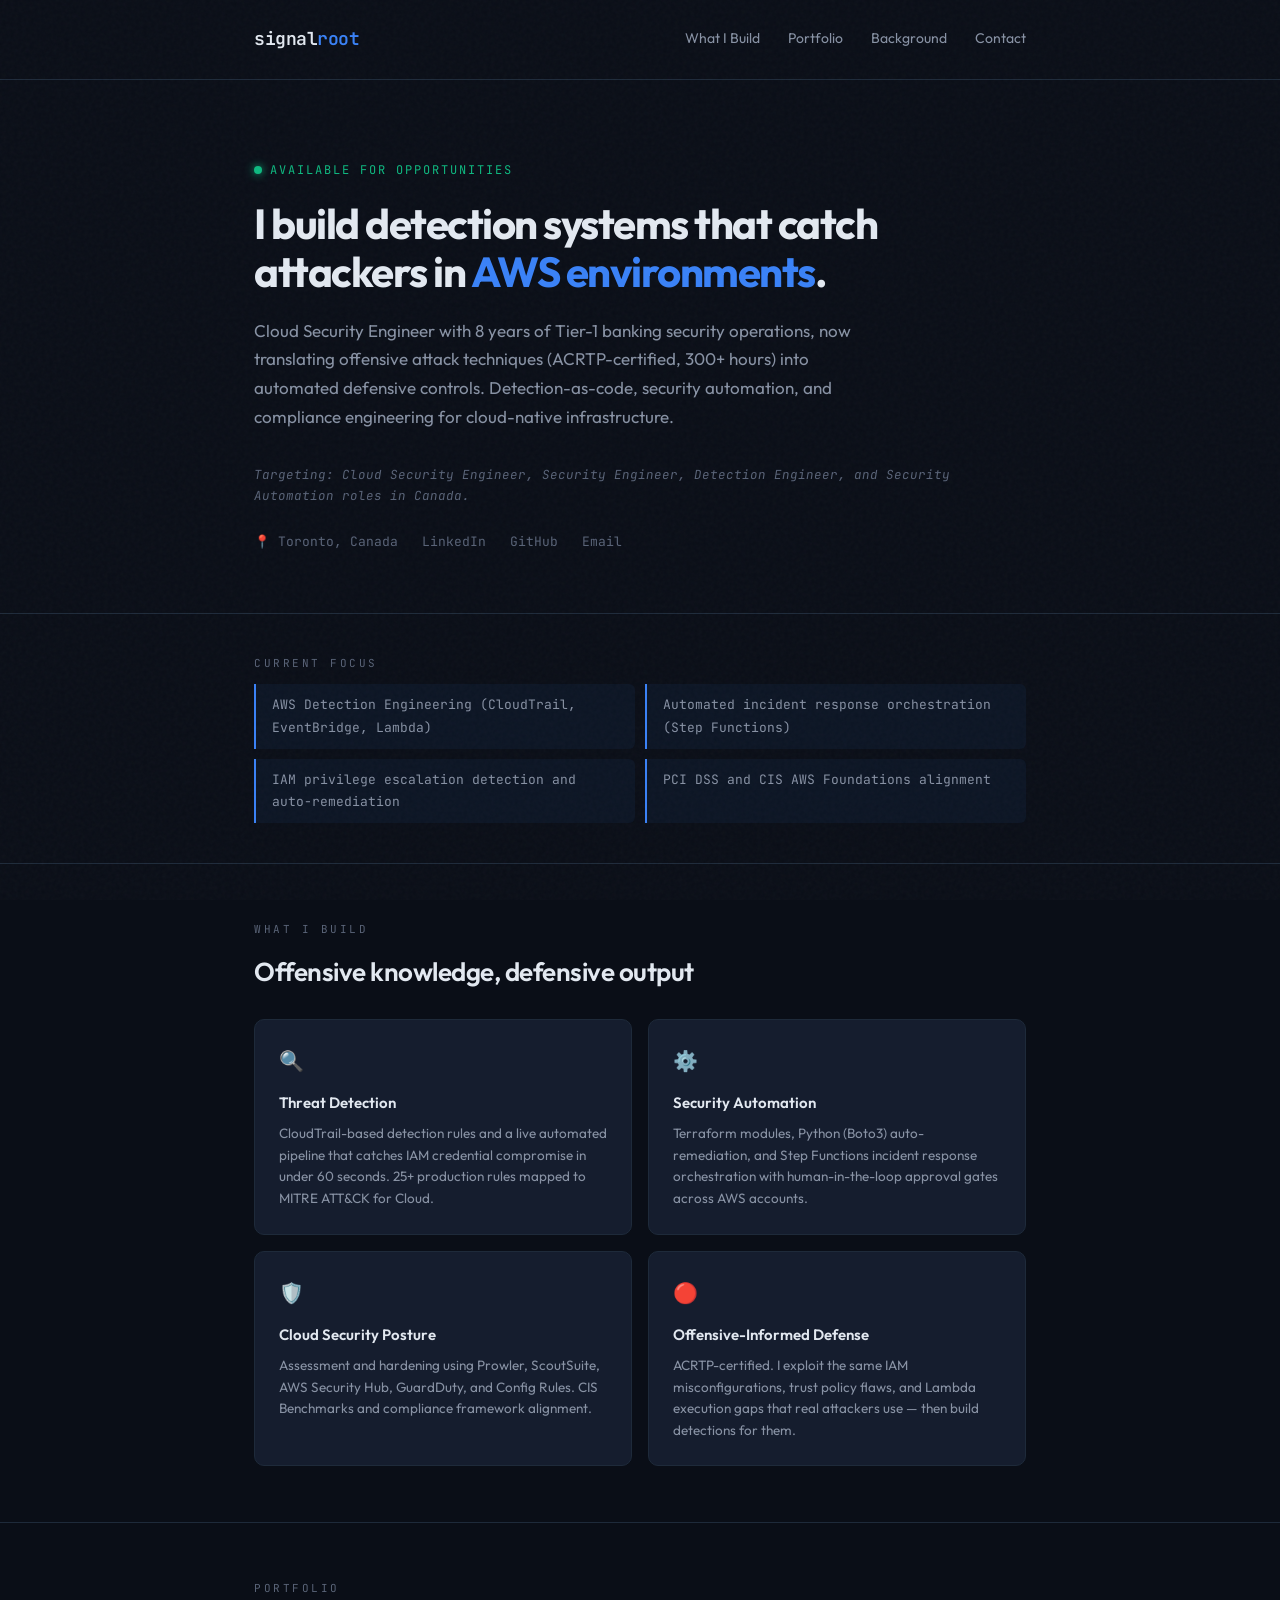
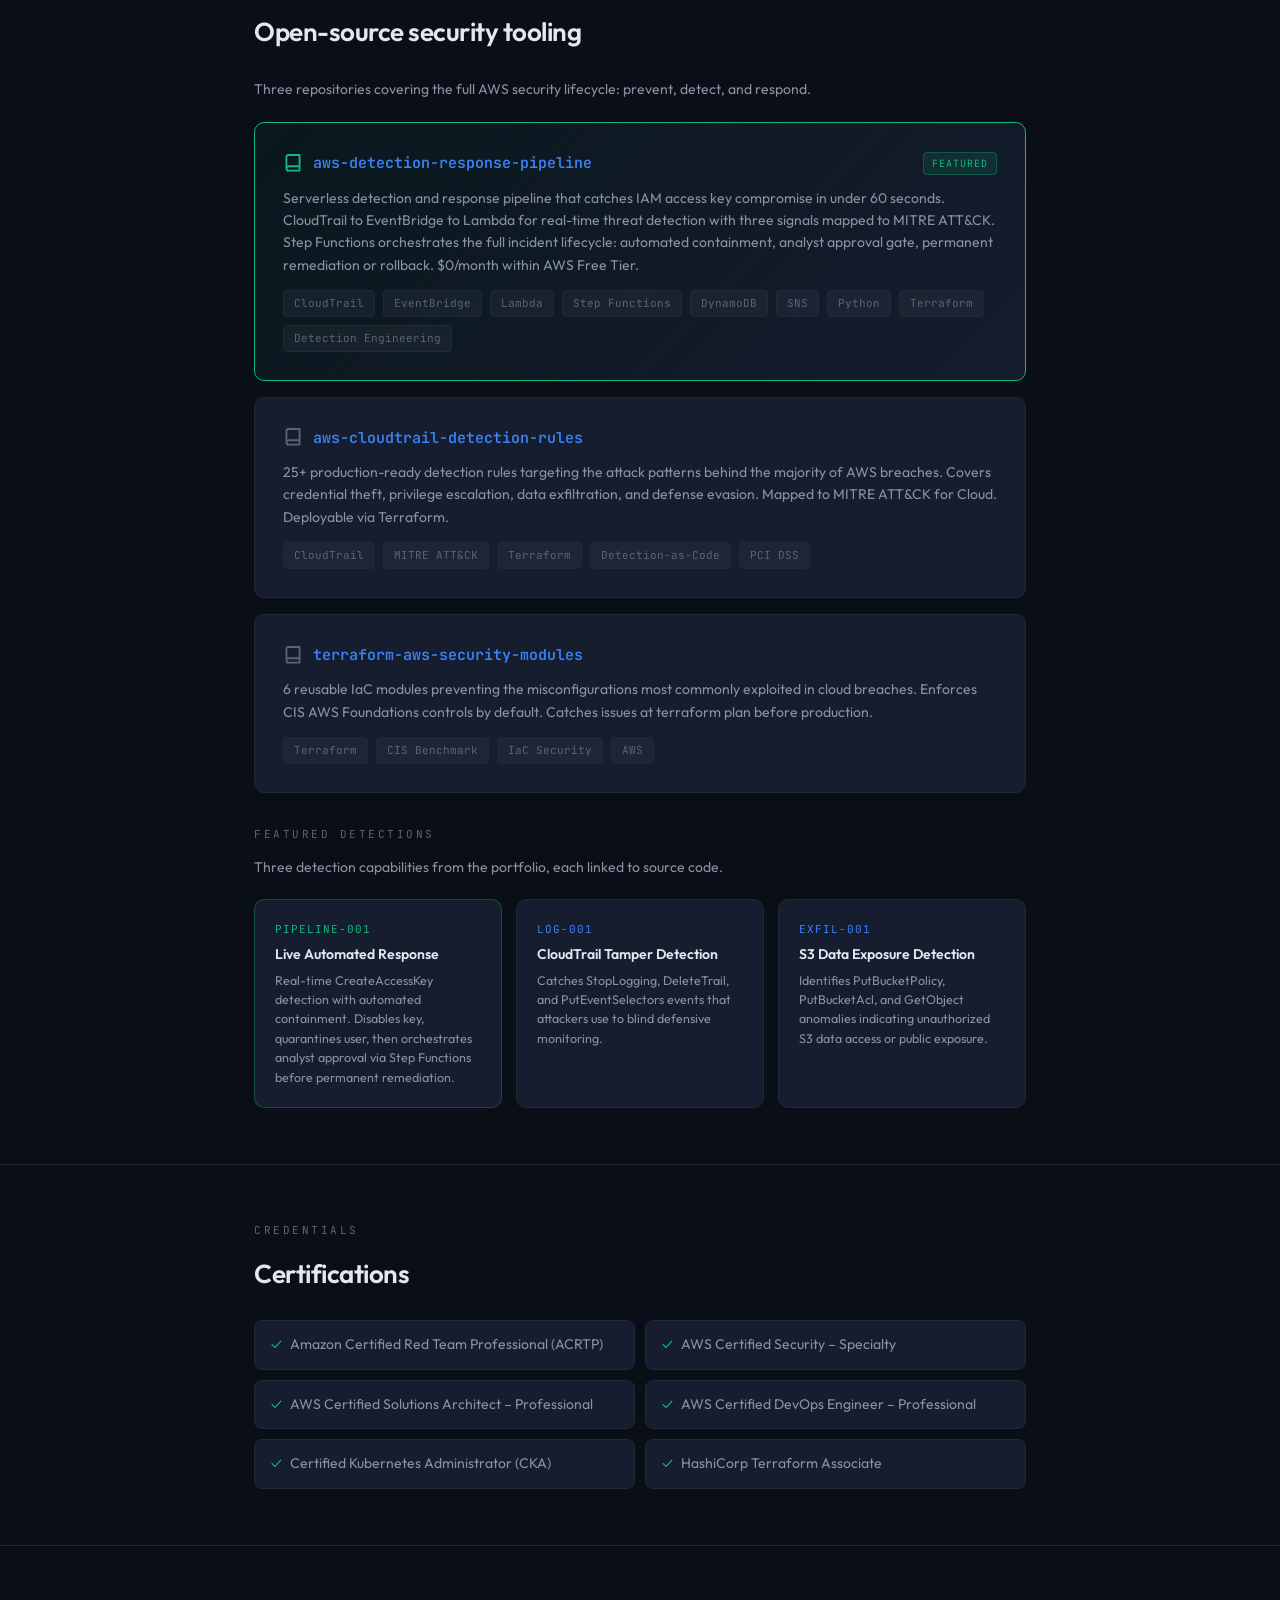
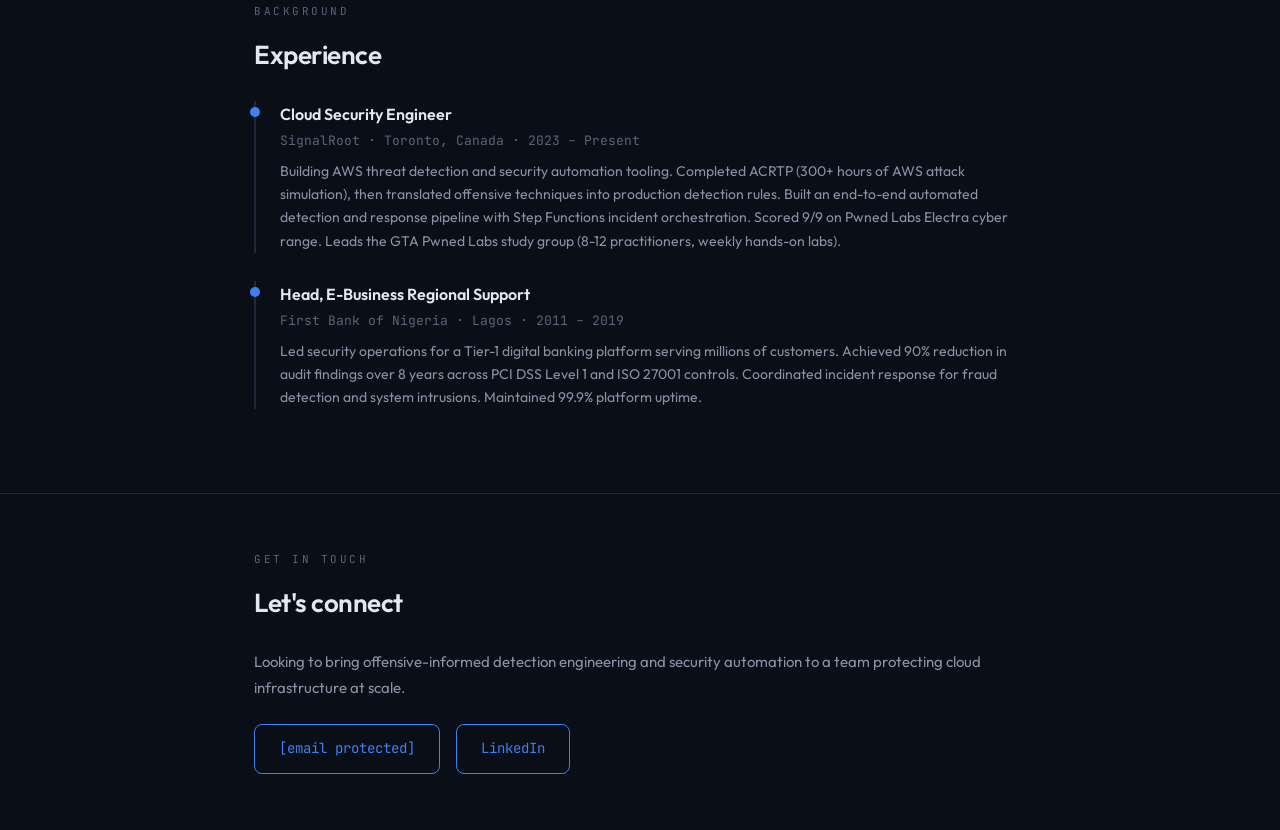
==== index.html @ 10da5808 "Refactor styles and enhance HTML structure Updated CSS variables for improved styling and added new " ====
<!DOCTYPE html>
<html lang="en">
<head>
    <meta charset="UTF-8">
    <meta name="viewport" content="width=device-width, initial-scale=1.0">
    <title>SignalRoot | Cloud Security Engineering</title>
    <meta name="description" content="SignalRoot — AWS cloud security engineering, threat detection, and security automation by Adewale Odeja.">
    <link rel="preconnect" href="https://fonts.googleapis.com">
    <link rel="preconnect" href="https://fonts.gstatic.com" crossorigin>
    <link href="https://fonts.googleapis.com/css2?family=JetBrains+Mono:wght@400;600&family=Outfit:wght@300;400;500;600;700&display=swap" rel="stylesheet">
    <style>
        :root {
            --bg-primary: #0a0e17;
            --bg-secondary: #111827;
            --bg-card: #151d2e;
            --border: #1e2a3a;
            --text-primary: #e2e8f0;
            --text-secondary: #8892a4;
            --text-muted: #5a6478;
            --accent: #3b82f6;
            --accent-glow: rgba(59, 130, 246, 0.15);
            --green: #10b981;
            --green-glow: rgba(16, 185, 129, 0.12);
            --mono: 'JetBrains Mono', monospace;
            --sans: 'Outfit', -apple-system, sans-serif;
        }

        * { margin: 0; padding: 0; box-sizing: border-box; }

        html { scroll-behavior: smooth; }

        body {
            font-family: var(--sans);
            background: var(--bg-primary);
            color: var(--text-primary);
            line-height: 1.7;
            -webkit-font-smoothing: antialiased;
        }

        /* === NOISE OVERLAY === */
        body::before {
            content: '';
            position: fixed;
            top: 0; left: 0; right: 0; bottom: 0;
            background-image: url("data:image/svg+xml,%3Csvg viewBox='0 0 256 256' xmlns='http://www.w3.org/2000/svg'%3E%3Cfilter id='noise'%3E%3CfeTurbulence type='fractalNoise' baseFrequency='0.9' numOctaves='4' stitchTiles='stitch'/%3E%3C/filter%3E%3Crect width='100%25' height='100%25' filter='url(%23noise)' opacity='0.03'/%3E%3C/svg%3E");
            pointer-events: none;
            z-index: 0;
        }

        /* === LAYOUT === */
        .container {
            max-width: 820px;
            margin: 0 auto;
            padding: 0 24px;
            position: relative;
            z-index: 1;
        }

        /* === NAV === */
        nav {
            padding: 24px 0;
            border-bottom: 1px solid var(--border);
            margin-bottom: 0;
        }
        nav .container {
            display: flex;
            justify-content: space-between;
            align-items: center;
        }
        .logo {
            font-family: var(--mono);
            font-weight: 600;
            font-size: 18px;
            color: var(--text-primary);
            text-decoration: none;
            letter-spacing: -0.5px;
        }
        .logo span { color: var(--accent); }
        .nav-links { display: flex; gap: 28px; }
        .nav-links a {
            color: var(--text-secondary);
            text-decoration: none;
            font-size: 14px;
            font-weight: 400;
            transition: color 0.2s;
        }
        .nav-links a:hover { color: var(--text-primary); }

        /* === HERO === */
        .hero {
            padding: 80px 0 60px;
            border-bottom: 1px solid var(--border);
        }
        .hero-label {
            font-family: var(--mono);
            font-size: 12px;
            color: var(--green);
            text-transform: uppercase;
            letter-spacing: 2px;
            margin-bottom: 20px;
            display: flex;
            align-items: center;
            gap: 8px;
        }
        .hero-label::before {
            content: '';
            width: 8px;
            height: 8px;
            background: var(--green);
            border-radius: 50%;
            display: inline-block;
            box-shadow: 0 0 8px var(--green);
            animation: pulse 2s ease-in-out infinite;
        }
        @keyframes pulse {
            0%, 100% { opacity: 1; }
            50% { opacity: 0.4; }
        }
        .hero h1 {
            font-size: 42px;
            font-weight: 700;
            line-height: 1.15;
            letter-spacing: -1.5px;
            margin-bottom: 20px;
            color: var(--text-primary);
        }
        .hero h1 em {
            font-style: normal;
            color: var(--accent);
        }
        .hero-sub {
            font-size: 17px;
            color: var(--text-secondary);
            max-width: 620px;
            line-height: 1.7;
            margin-bottom: 32px;
        }
        .hero-meta {
            display: flex;
            gap: 24px;
            flex-wrap: wrap;
        }
        .hero-meta a, .hero-meta span {
            font-family: var(--mono);
            font-size: 13px;
            color: var(--text-muted);
            text-decoration: none;
            display: flex;
            align-items: center;
            gap: 6px;
            transition: color 0.2s;
        }
        .hero-meta a:hover { color: var(--accent); }

        /* === SECTIONS === */
        section {
            padding: 56px 0;
            border-bottom: 1px solid var(--border);
        }
        section:last-of-type { border-bottom: none; }

        .section-label {
            font-family: var(--mono);
            font-size: 11px;
            color: var(--text-muted);
            text-transform: uppercase;
            letter-spacing: 2.5px;
            margin-bottom: 12px;
        }
        .section-title {
            font-size: 26px;
            font-weight: 600;
            letter-spacing: -0.5px;
            margin-bottom: 24px;
            color: var(--text-primary);
        }

        /* === WHAT I BUILD === */
        .capability-grid {
            display: grid;
            grid-template-columns: 1fr 1fr;
            gap: 16px;
        }
        .capability-card {
            background: var(--bg-card);
            border: 1px solid var(--border);
            border-radius: 10px;
            padding: 24px;
            transition: border-color 0.3s, box-shadow 0.3s;
        }
        .capability-card:hover {
            border-color: var(--accent);
            box-shadow: 0 0 20px var(--accent-glow);
        }
        .capability-card h3 {
            font-size: 15px;
            font-weight: 600;
            margin-bottom: 8px;
            color: var(--text-primary);
        }
        .capability-card p {
            font-size: 13.5px;
            color: var(--text-secondary);
            line-height: 1.6;
        }
        .capability-card .icon {
            font-size: 20px;
            margin-bottom: 12px;
            display: block;
        }

        /* === PORTFOLIO === */
        .repo-card {
            background: var(--bg-card);
            border: 1px solid var(--border);
            border-radius: 10px;
            padding: 28px;
            margin-bottom: 16px;
            transition: border-color 0.3s, box-shadow 0.3s;
            text-decoration: none;
            display: block;
        }
        .repo-card:hover {
            border-color: var(--green);
            box-shadow: 0 0 24px var(--green-glow);
        }
        .repo-header {
            display: flex;
            align-items: center;
            gap: 10px;
            margin-bottom: 10px;
        }
        .repo-header svg { flex-shrink: 0; }
        .repo-name {
            font-family: var(--mono);
            font-size: 15px;
            font-weight: 600;
            color: var(--accent);
        }
        .repo-desc {
            font-size: 14px;
            color: var(--text-secondary);
            line-height: 1.6;
            margin-bottom: 14px;
        }
        .repo-tags {
            display: flex;
            gap: 8px;
            flex-wrap: wrap;
        }
        .tag {
            font-family: var(--mono);
            font-size: 11px;
            color: var(--text-muted);
            background: rgba(255,255,255,0.04);
            border: 1px solid var(--border);
            padding: 3px 10px;
            border-radius: 4px;
        }

        /* === CREDENTIALS === */
        .cert-grid {
            display: grid;
            grid-template-columns: 1fr 1fr;
            gap: 10px;
        }
        .cert-item {
            font-size: 14px;
            color: var(--text-secondary);
            padding: 12px 16px;
            background: var(--bg-card);
            border: 1px solid var(--border);
            border-radius: 8px;
            display: flex;
            align-items: center;
            gap: 8px;
        }
        .cert-item .cert-icon {
            color: var(--green);
            font-size: 14px;
            flex-shrink: 0;
        }

        /* === BACKGROUND === */
        .timeline-item {
            padding-left: 24px;
            border-left: 2px solid var(--border);
            margin-bottom: 28px;
            position: relative;
        }
        .timeline-item::before {
            content: '';
            width: 10px;
            height: 10px;
            background: var(--accent);
            border-radius: 50%;
            position: absolute;
            left: -6px;
            top: 6px;
        }
        .timeline-role {
            font-size: 16px;
            font-weight: 600;
            color: var(--text-primary);
            margin-bottom: 2px;
        }
        .timeline-company {
            font-size: 13px;
            color: var(--text-muted);
            font-family: var(--mono);
            margin-bottom: 8px;
        }
        .timeline-desc {
            font-size: 14px;
            color: var(--text-secondary);
            line-height: 1.65;
        }

        /* === CONTACT === */
        .contact-row {
            display: flex;
            gap: 16px;
            flex-wrap: wrap;
        }
        .contact-link {
            font-family: var(--mono);
            font-size: 14px;
            color: var(--accent);
            text-decoration: none;
            padding: 12px 24px;
            border: 1px solid var(--accent);
            border-radius: 8px;
            transition: background 0.2s, color 0.2s;
        }
        .contact-link:hover {
            background: var(--accent);
            color: #fff;
        }

        /* === FOOTER === */
        footer {
            padding: 32px 0;
            text-align: center;
        }
        footer p {
            font-size: 13px;
            color: var(--text-muted);
        }

        /* === RESPONSIVE === */
        @media (max-width: 640px) {
            .hero h1 { font-size: 30px; }
            .capability-grid { grid-template-columns: 1fr; }
            .cert-grid { grid-template-columns: 1fr; }
            .hero-meta { flex-direction: column; gap: 12px; }
            .nav-links { gap: 16px; }
            .nav-links a { font-size: 13px; }
            .focus-grid { grid-template-columns: 1fr; }
            .detection-grid { grid-template-columns: 1fr; }
        }

        /* === HERO POSITIONING LINE === */
        .hero-position {
            font-family: var(--mono);
            font-size: 12.5px;
            color: var(--text-muted);
            margin-bottom: 24px;
            font-style: italic;
        }

        /* === CURRENT FOCUS === */
        .focus-section {
            padding: 40px 0;
            border-bottom: 1px solid var(--border);
        }
        .focus-grid {
            display: grid;
            grid-template-columns: 1fr 1fr;
            gap: 10px;
        }
        .focus-item {
            font-family: var(--mono);
            font-size: 13px;
            color: var(--text-secondary);
            padding: 10px 16px;
            background: rgba(59, 130, 246, 0.06);
            border-left: 2px solid var(--accent);
            border-radius: 0 6px 6px 0;
        }

        /* === DETECTION PROJECTS === */
        .detection-grid {
            display: grid;
            grid-template-columns: 1fr 1fr 1fr;
            gap: 14px;
            margin-top: 20px;
        }
        .detection-card {
            background: var(--bg-card);
            border: 1px solid var(--border);
            border-radius: 10px;
            padding: 20px;
            text-decoration: none;
            display: block;
            transition: border-color 0.3s, box-shadow 0.3s;
        }
        .detection-card:hover {
            border-color: var(--accent);
            box-shadow: 0 0 20px var(--accent-glow);
        }
        .detection-id {
            font-family: var(--mono);
            font-size: 11px;
            color: var(--accent);
            letter-spacing: 1px;
            margin-bottom: 6px;
            text-transform: uppercase;
        }
        .detection-title {
            font-size: 14px;
            font-weight: 600;
            color: var(--text-primary);
            margin-bottom: 6px;
            line-height: 1.4;
        }
        .detection-desc {
            font-size: 12.5px;
            color: var(--text-secondary);
            line-height: 1.55;
        }
    </style>
</head>
<body>

<nav>
    <div class="container">
        <a href="#" class="logo">signal<span>root</span></a>
        <div class="nav-links">
            <a href="#capabilities">What I Build</a>
            <a href="#portfolio">Portfolio</a>
            <a href="#background">Background</a>
            <a href="#contact">Contact</a>
        </div>
    </div>
</nav>

<header class="hero">
    <div class="container">
        <div class="hero-label">Available for opportunities</div>
        <h1>I build detection systems that catch attackers in <em>AWS environments</em>.</h1>
        <p class="hero-sub">
            Cloud Security Engineer with 8 years of Tier-1 banking security operations, 
            now translating offensive attack techniques (ACRTP-certified, 300+ hours) into 
            automated defensive controls. Detection-as-code, security automation, and 
            compliance engineering for cloud-native infrastructure.
        </p>
        <p class="hero-position">Targeting: Cloud Security Engineer, Security Engineer, Detection Engineer, and Security Automation roles in Canada.</p>
        <div class="hero-meta">
            <span>📍 Toronto, Canada</span>
            <a href="https://linkedin.com/in/adewaleodeja" target="_blank" rel="noopener">LinkedIn</a>
            <a href="https://github.com/Walentino" target="_blank" rel="noopener">GitHub</a>
            <a href="/cdn-cgi/l/email-protection#14757071637578717b70717e75547379757d783a777b79">Email</a>
        </div>
    </div>
</header>

<div class="focus-section">
    <div class="container">
        <div class="section-label">Current Focus</div>
        <div class="focus-grid">
            <div class="focus-item">AWS Detection Engineering (CloudTrail, EventBridge, Lambda)</div>
            <div class="focus-item">Automated incident response orchestration (Step Functions)</div>
            <div class="focus-item">IAM privilege escalation detection and auto-remediation</div>
            <div class="focus-item">PCI DSS and CIS AWS Foundations alignment</div>
        </div>
    </div>
</div>

<section id="capabilities">
    <div class="container">
        <div class="section-label">What I Build</div>
        <h2 class="section-title">Offensive knowledge, defensive output</h2>
        <div class="capability-grid">
            <div class="capability-card">
                <span class="icon">🔍</span>
                <h3>Threat Detection</h3>
                <p>CloudTrail-based detection rules and a live automated pipeline that catches IAM credential compromise in under 60 seconds. 25+ production rules mapped to MITRE ATT&CK for Cloud.</p>
            </div>
            <div class="capability-card">
                <span class="icon">⚙️</span>
                <h3>Security Automation</h3>
                <p>Terraform modules, Python (Boto3) auto-remediation, and Step Functions incident response orchestration with human-in-the-loop approval gates across AWS accounts.</p>
            </div>
            <div class="capability-card">
                <span class="icon">🛡️</span>
                <h3>Cloud Security Posture</h3>
                <p>Assessment and hardening using Prowler, ScoutSuite, AWS Security Hub, GuardDuty, and Config Rules. CIS Benchmarks and compliance framework alignment.</p>
            </div>
            <div class="capability-card">
                <span class="icon">🔴</span>
                <h3>Offensive-Informed Defense</h3>
                <p>ACRTP-certified. I exploit the same IAM misconfigurations, trust policy flaws, and Lambda execution gaps that real attackers use — then build detections for them.</p>
            </div>
        </div>
    </div>
</section>

<section id="portfolio">
    <div class="container">
        <div class="section-label">Portfolio</div>
        <h2 class="section-title">Open-source security tooling</h2>
        <p style="color: var(--text-secondary); font-size: 14px; margin-bottom: 20px;">Three repositories covering the full AWS security lifecycle: prevent, detect, and respond.</p>

        <a href="https://github.com/Walentino/aws-detection-response-pipeline" target="_blank" rel="noopener" class="repo-card" style="border-color: var(--green); background: linear-gradient(135deg, rgba(16, 185, 129, 0.06) 0%, var(--bg-card) 100%);">
            <div class="repo-header">
                <svg width="20" height="20" viewBox="0 0 16 16" fill="currentColor" style="color: var(--green)"><path d="M2 2.5A2.5 2.5 0 014.5 0h8.75a.75.75 0 01.75.75v12.5a.75.75 0 01-.75.75h-2.5a.75.75 0 110-1.5h1.75v-2h-8a1 1 0 00-.714 1.7.75.75 0 01-1.072 1.05A2.495 2.495 0 012 11.5v-9zm10.5-1h-8a1 1 0 00-1 1v6.708A2.486 2.486 0 014.5 9h8V1.5zm-8 11h8v1.5h-8a1 1 0 110-1.5z"/></svg>
                <span class="repo-name">aws-detection-response-pipeline</span>
                <span style="font-family: var(--mono); font-size: 10px; color: var(--green); background: rgba(16, 185, 129, 0.12); border: 1px solid rgba(16, 185, 129, 0.3); padding: 2px 8px; border-radius: 4px; text-transform: uppercase; letter-spacing: 1px; margin-left: auto;">Featured</span>
            </div>
            <p class="repo-desc">
                Serverless detection and response pipeline that catches IAM access key compromise in under 60 seconds.
                CloudTrail to EventBridge to Lambda for real-time threat detection with three signals mapped to MITRE ATT&CK.
                Step Functions orchestrates the full incident lifecycle: automated containment, analyst approval gate, permanent remediation or rollback.
                $0/month within AWS Free Tier.
            </p>
            <div class="repo-tags">
                <span class="tag">CloudTrail</span>
                <span class="tag">EventBridge</span>
                <span class="tag">Lambda</span>
                <span class="tag">Step Functions</span>
                <span class="tag">DynamoDB</span>
                <span class="tag">SNS</span>
                <span class="tag">Python</span>
                <span class="tag">Terraform</span>
                <span class="tag">Detection Engineering</span>
            </div>
        </a>

        <a href="https://github.com/Walentino/aws-cloudtrail-detection-rules" target="_blank" rel="noopener" class="repo-card">
            <div class="repo-header">
                <svg width="20" height="20" viewBox="0 0 16 16" fill="currentColor" style="color: var(--text-muted)"><path d="M2 2.5A2.5 2.5 0 014.5 0h8.75a.75.75 0 01.75.75v12.5a.75.75 0 01-.75.75h-2.5a.75.75 0 110-1.5h1.75v-2h-8a1 1 0 00-.714 1.7.75.75 0 01-1.072 1.05A2.495 2.495 0 012 11.5v-9zm10.5-1h-8a1 1 0 00-1 1v6.708A2.486 2.486 0 014.5 9h8V1.5zm-8 11h8v1.5h-8a1 1 0 110-1.5z"/></svg>
                <span class="repo-name">aws-cloudtrail-detection-rules</span>
            </div>
            <p class="repo-desc">
                25+ production-ready detection rules targeting the attack patterns behind the majority of AWS breaches. 
                Covers credential theft, privilege escalation, data exfiltration, and defense evasion. 
                Mapped to MITRE ATT&CK for Cloud. Deployable via Terraform.
            </p>
            <div class="repo-tags">
                <span class="tag">CloudTrail</span>
                <span class="tag">MITRE ATT&CK</span>
                <span class="tag">Terraform</span>
                <span class="tag">Detection-as-Code</span>
                <span class="tag">PCI DSS</span>
            </div>
        </a>

        <a href="https://github.com/Walentino/terraform-aws-security-modules" target="_blank" rel="noopener" class="repo-card">
            <div class="repo-header">
                <svg width="20" height="20" viewBox="0 0 16 16" fill="currentColor" style="color: var(--text-muted)"><path d="M2 2.5A2.5 2.5 0 014.5 0h8.75a.75.75 0 01.75.75v12.5a.75.75 0 01-.75.75h-2.5a.75.75 0 110-1.5h1.75v-2h-8a1 1 0 00-.714 1.7.75.75 0 01-1.072 1.05A2.495 2.495 0 012 11.5v-9zm10.5-1h-8a1 1 0 00-1 1v6.708A2.486 2.486 0 014.5 9h8V1.5zm-8 11h8v1.5h-8a1 1 0 110-1.5z"/></svg>
                <span class="repo-name">terraform-aws-security-modules</span>
            </div>
            <p class="repo-desc">
                6 reusable IaC modules preventing the misconfigurations most commonly exploited in cloud breaches. 
                Enforces CIS AWS Foundations controls by default. Catches issues at terraform plan before production.
            </p>
            <div class="repo-tags">
                <span class="tag">Terraform</span>
                <span class="tag">CIS Benchmark</span>
                <span class="tag">IaC Security</span>
                <span class="tag">AWS</span>
            </div>
        </a>

        <div style="margin-top: 32px;">
            <div class="section-label">Featured Detections</div>
            <p style="color: var(--text-secondary); font-size: 14px; margin-bottom: 16px;">Three detection capabilities from the portfolio, each linked to source code.</p>
            <div class="detection-grid">
                <a href="https://github.com/Walentino/aws-detection-response-pipeline" target="_blank" rel="noopener" class="detection-card" style="border-color: rgba(16, 185, 129, 0.3);">
                    <div class="detection-id" style="color: var(--green);">PIPELINE-001</div>
                    <div class="detection-title">Live Automated Response</div>
                    <div class="detection-desc">Real-time CreateAccessKey detection with automated containment. Disables key, quarantines user, then orchestrates analyst approval via Step Functions before permanent remediation.</div>
                </a>
                <a href="https://github.com/Walentino/aws-cloudtrail-detection-rules" target="_blank" rel="noopener" class="detection-card">
                    <div class="detection-id">LOG-001</div>
                    <div class="detection-title">CloudTrail Tamper Detection</div>
                    <div class="detection-desc">Catches StopLogging, DeleteTrail, and PutEventSelectors events that attackers use to blind defensive monitoring.</div>
                </a>
                <a href="https://github.com/Walentino/aws-cloudtrail-detection-rules" target="_blank" rel="noopener" class="detection-card">
                    <div class="detection-id">EXFIL-001</div>
                    <div class="detection-title">S3 Data Exposure Detection</div>
                    <div class="detection-desc">Identifies PutBucketPolicy, PutBucketAcl, and GetObject anomalies indicating unauthorized S3 data access or public exposure.</div>
                </a>
            </div>
        </div>
    </div>
</section>

<section id="credentials">
    <div class="container">
        <div class="section-label">Credentials</div>
        <h2 class="section-title">Certifications</h2>
        <div class="cert-grid">
            <div class="cert-item"><span class="cert-icon">✓</span> Amazon Certified Red Team Professional (ACRTP)</div>
            <div class="cert-item"><span class="cert-icon">✓</span> AWS Certified Security – Specialty</div>
            <div class="cert-item"><span class="cert-icon">✓</span> AWS Certified Solutions Architect – Professional</div>
            <div class="cert-item"><span class="cert-icon">✓</span> AWS Certified DevOps Engineer – Professional</div>
            <div class="cert-item"><span class="cert-icon">✓</span> Certified Kubernetes Administrator (CKA)</div>
            <div class="cert-item"><span class="cert-icon">✓</span> HashiCorp Terraform Associate</div>
        </div>
    </div>
</section>

<section id="background">
    <div class="container">
        <div class="section-label">Background</div>
        <h2 class="section-title">Experience</h2>

        <div class="timeline-item">
            <div class="timeline-role">Cloud Security Engineer</div>
            <div class="timeline-company">SignalRoot · Toronto, Canada · 2023 – Present</div>
            <p class="timeline-desc">
                Building AWS threat detection and security automation tooling. Completed ACRTP (300+ hours of AWS attack simulation), 
                then translated offensive techniques into production detection rules. Built an end-to-end automated detection and response pipeline
                with Step Functions incident orchestration. Scored 9/9 on Pwned Labs Electra cyber range. 
                Leads the GTA Pwned Labs study group (8-12 practitioners, weekly hands-on labs).
            </p>
        </div>

        <div class="timeline-item">
            <div class="timeline-role">Head, E-Business Regional Support</div>
            <div class="timeline-company">First Bank of Nigeria · Lagos · 2011 – 2019</div>
            <p class="timeline-desc">
                Led security operations for a Tier-1 digital banking platform serving millions of customers. 
                Achieved 90% reduction in audit findings over 8 years across PCI DSS Level 1 and ISO 27001 controls. 
                Coordinated incident response for fraud detection and system intrusions. 
                Maintained 99.9% platform uptime.
            </p>
        </div>
    </div>
</section>

<section id="contact">
    <div class="container">
        <div class="section-label">Get in touch</div>
        <h2 class="section-title">Let's connect</h2>
        <p style="color: var(--text-secondary); margin-bottom: 24px; font-size: 15px;">
            Looking to bring offensive-informed detection engineering and security automation to a team protecting cloud infrastructure at scale.
        </p>
        <div class="contact-row">
            <a href="/cdn-cgi/l/email-protection#4726232230262b222823222d2607202a262e2b6924282a" class="contact-link"><span class="__cf_email__" data-cfemail="8feeebeaf8eee3eae0ebeae5eecfe8e2eee6e3a1ece0e2">[email&#160;protected]</span></a>
            <a href="https://linkedin.com/in/adewaleodeja" target="_blank" rel="noopener" class="contact-link">LinkedIn</a>
            <a href="https://github.com/Walentino" target="_blank" rel="noopener" class="contact-lin
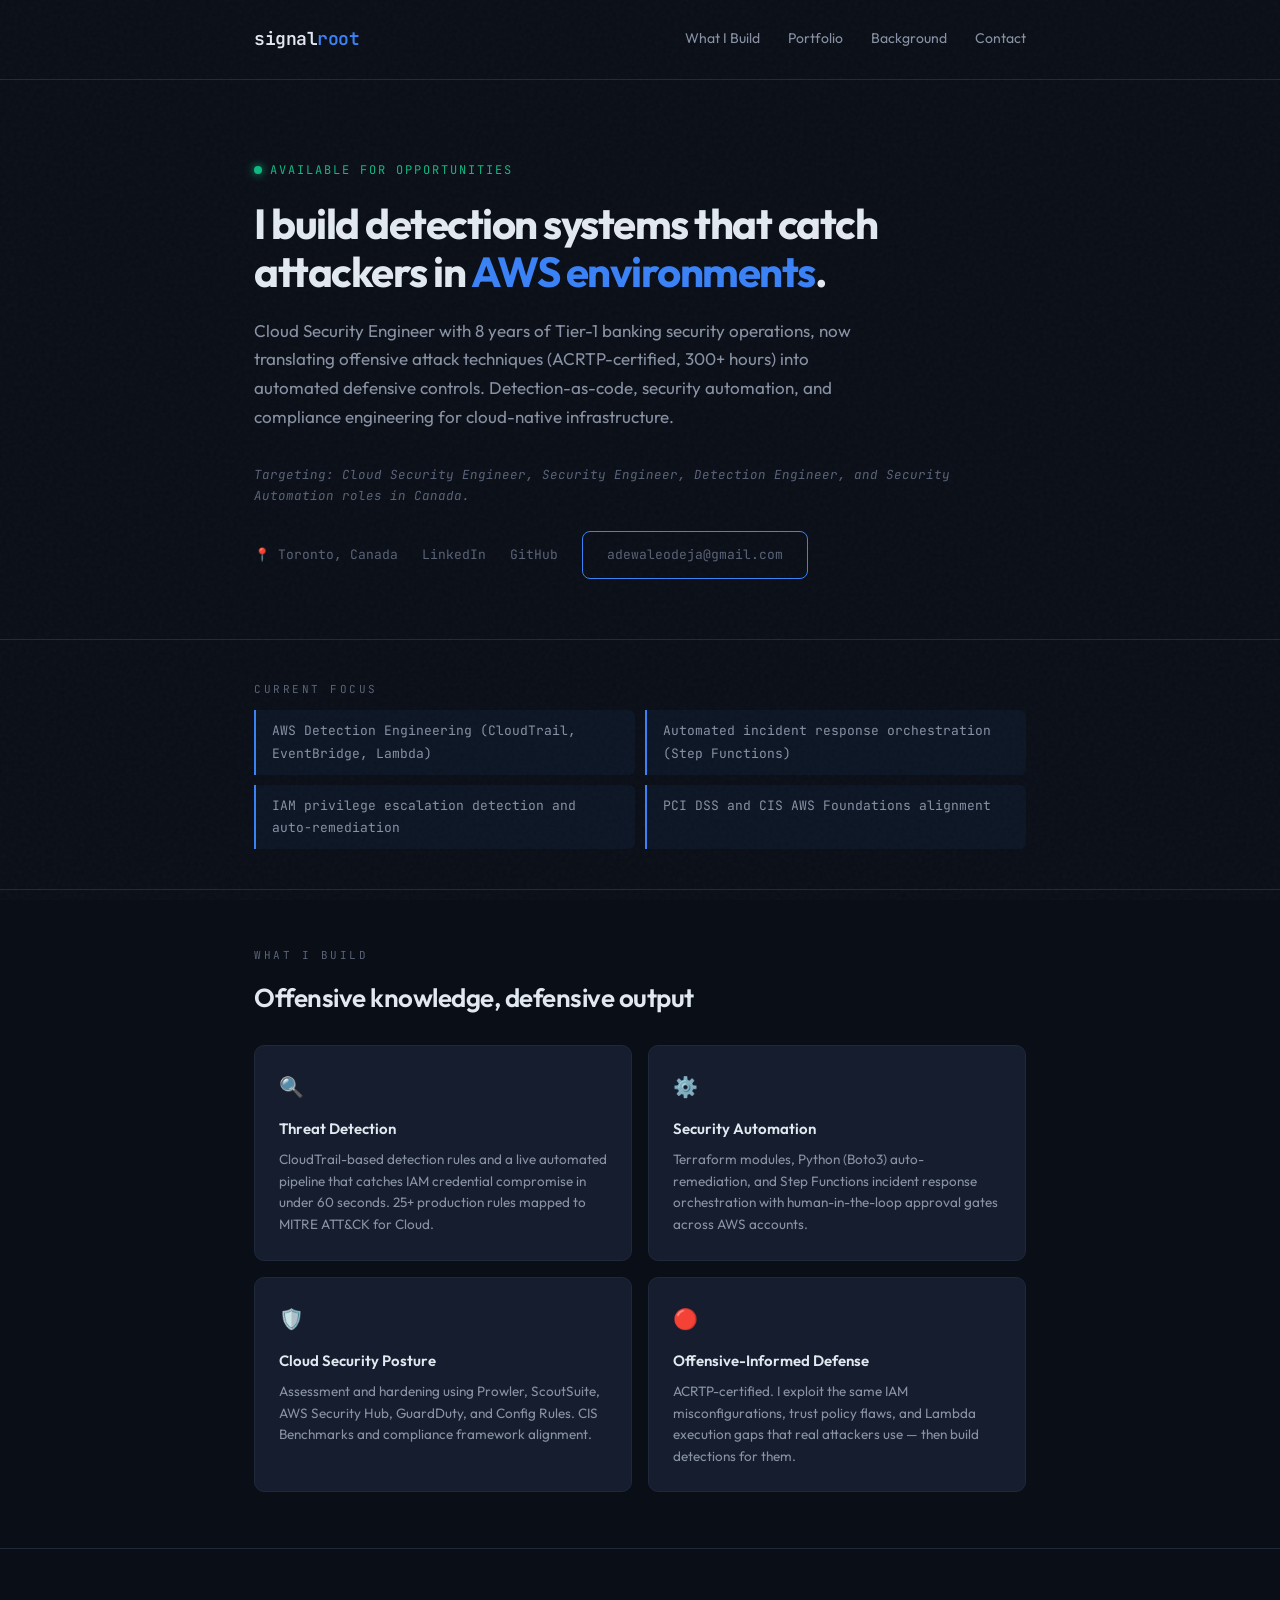
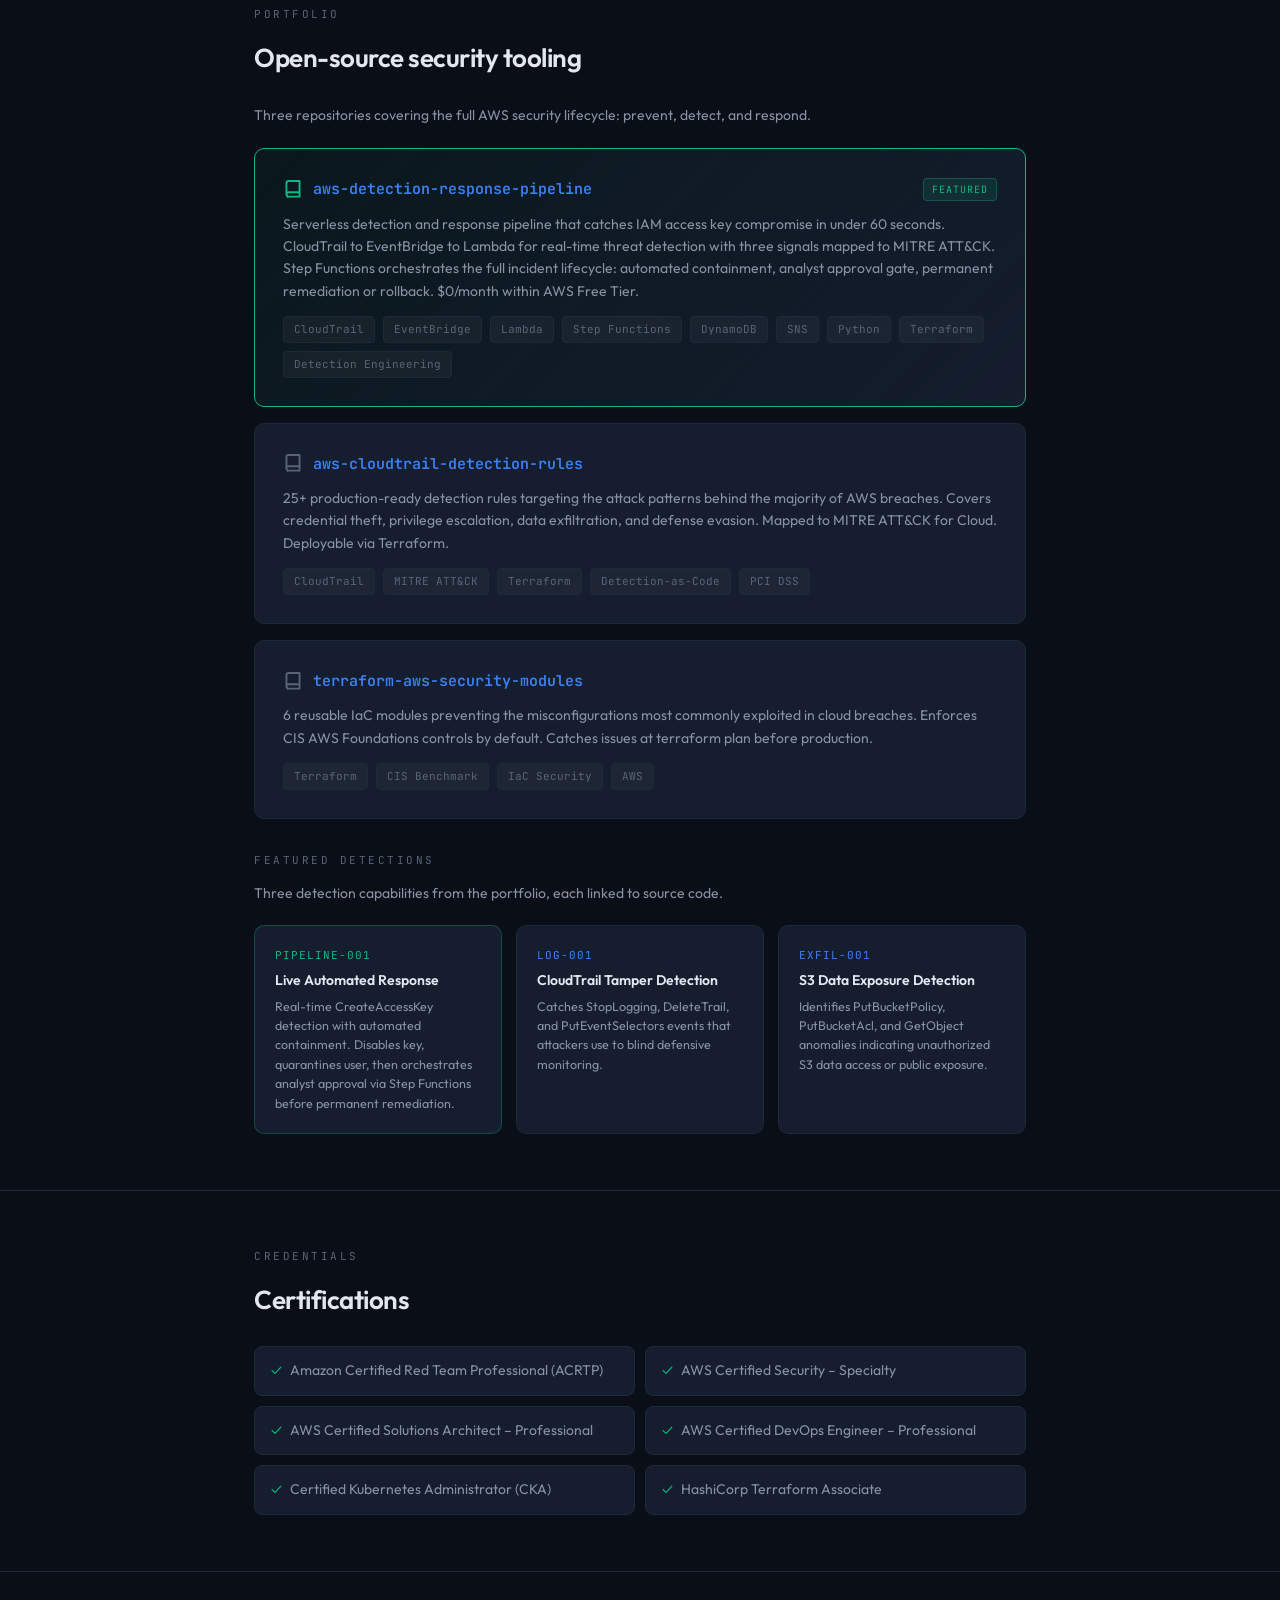
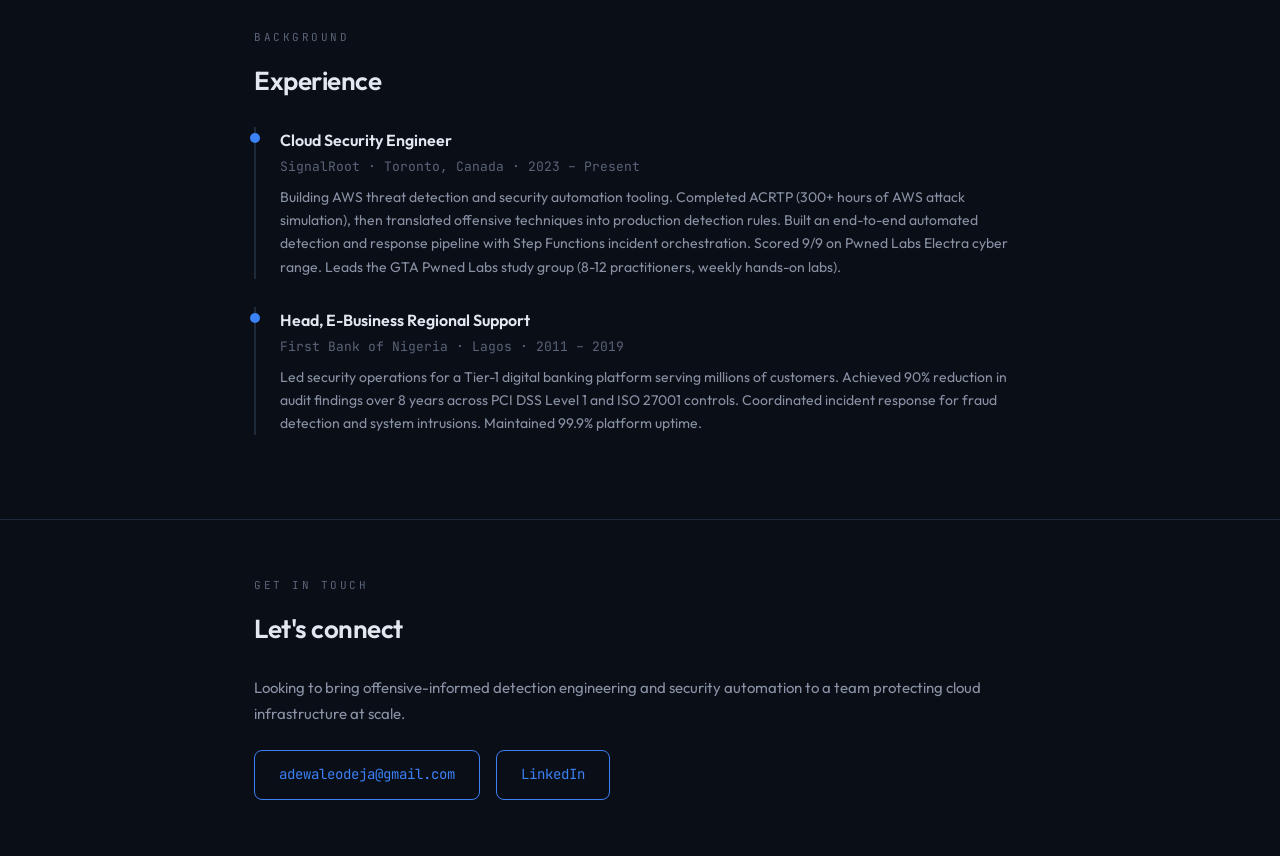
==== commit c4caebec: "Update email link to use mailto format" ====
--- a/index.html
+++ b/index.html
@@ -459,7 +459,7 @@
             <span>📍 Toronto, Canada</span>
             <a href="https://linkedin.com/in/adewaleodeja" target="_blank" rel="noopener">LinkedIn</a>
             <a href="https://github.com/Walentino" target="_blank" rel="noopener">GitHub</a>
-            <a href="/cdn-cgi/l/email-protection#14757071637578717b70717e75547379757d783a777b79">Email</a>
+            <a href="mailto:adewaleodeja@gmail.com" class="contact-link">adewaleodeja@gmail.com</a>
         </div>
     </div>
 </header>
@@ -648,6 +648,6 @@
             Looking to bring offensive-informed detection engineering and security automation to a team protecting cloud infrastructure at scale.
         </p>
         <div class="contact-row">
-            <a href="/cdn-cgi/l/email-protection#4726232230262b222823222d2607202a262e2b6924282a" class="contact-link"><span class="__cf_email__" data-cfemail="8feeebeaf8eee3eae0ebeae5eecfe8e2eee6e3a1ece0e2">[email&#160;protected]</span></a>
+            <a href="mailto:adewaleodeja@gmail.com" class="contact-link">adewaleodeja@gmail.com</a>
             <a href="https://linkedin.com/in/adewaleodeja" target="_blank" rel="noopener" class="contact-link">LinkedIn</a>
             <a href="https://github.com/Walentino" target="_blank" rel="noopener" class="contact-lin
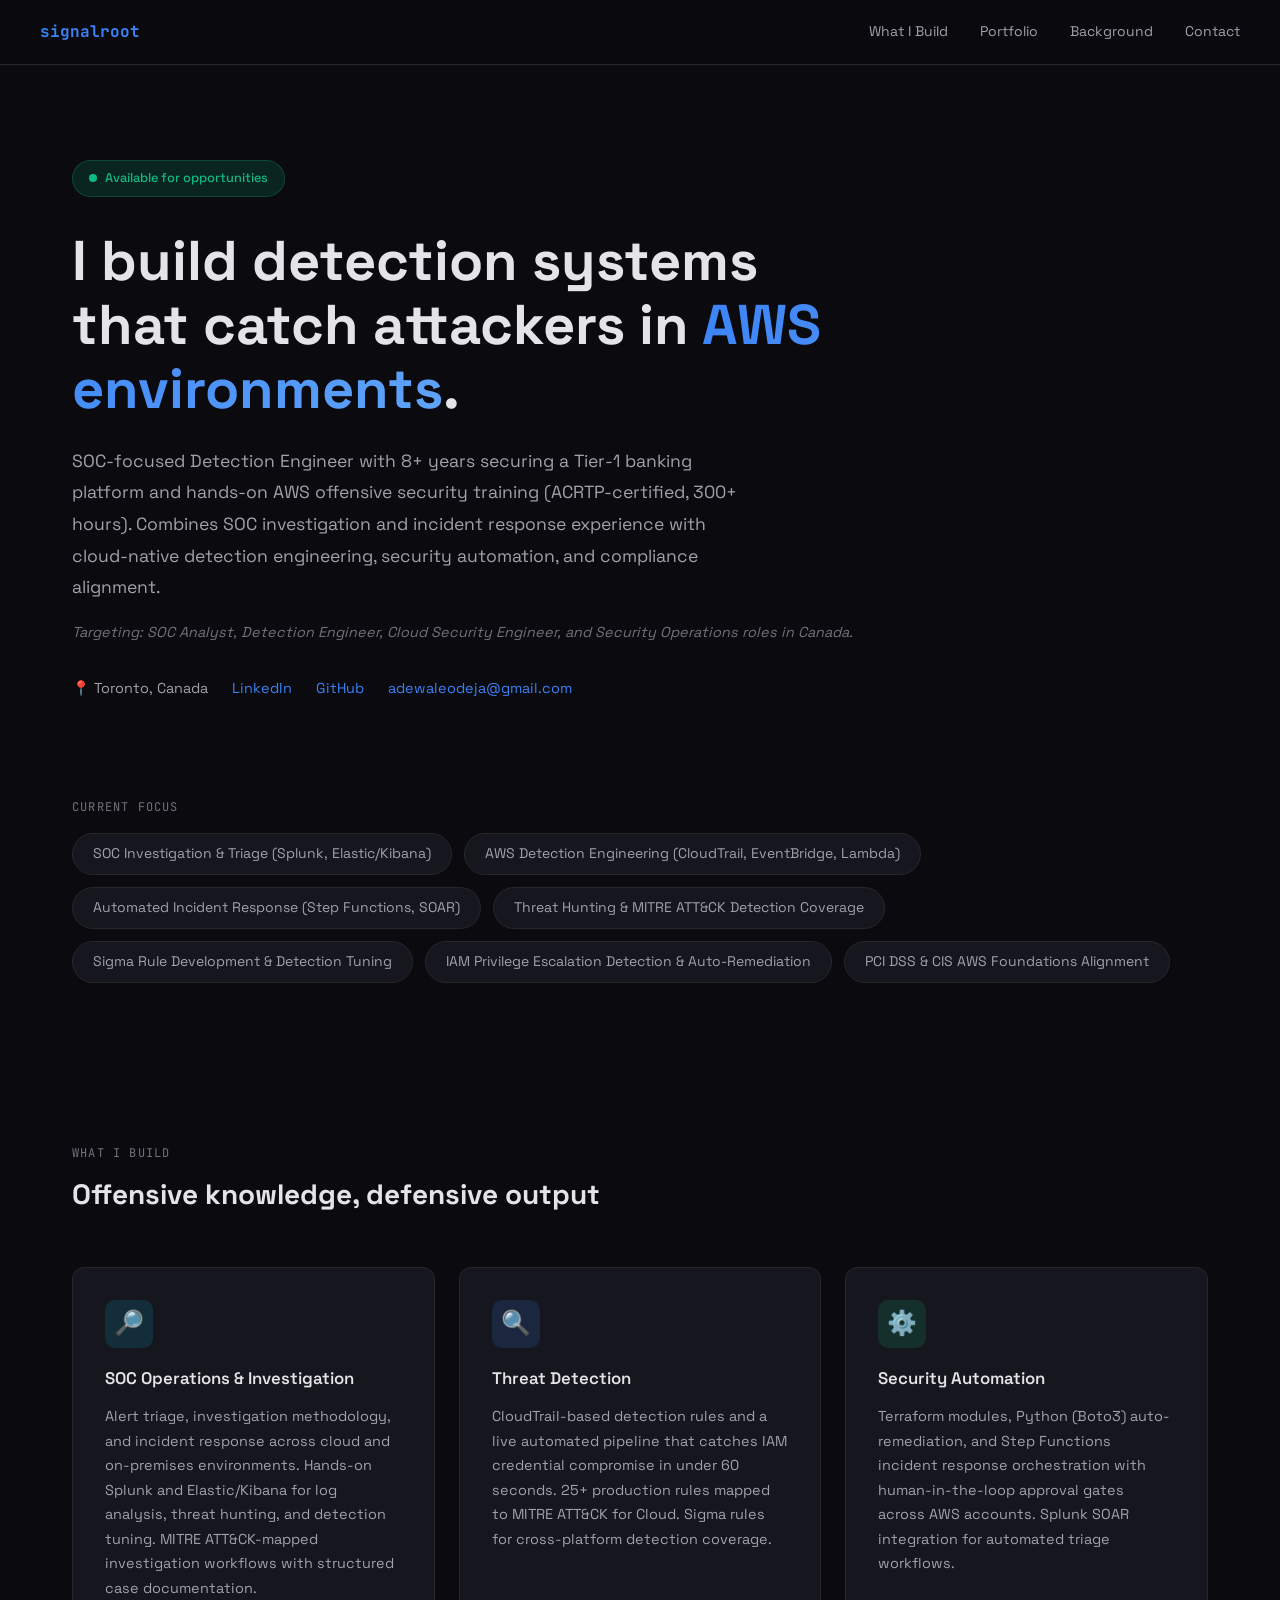
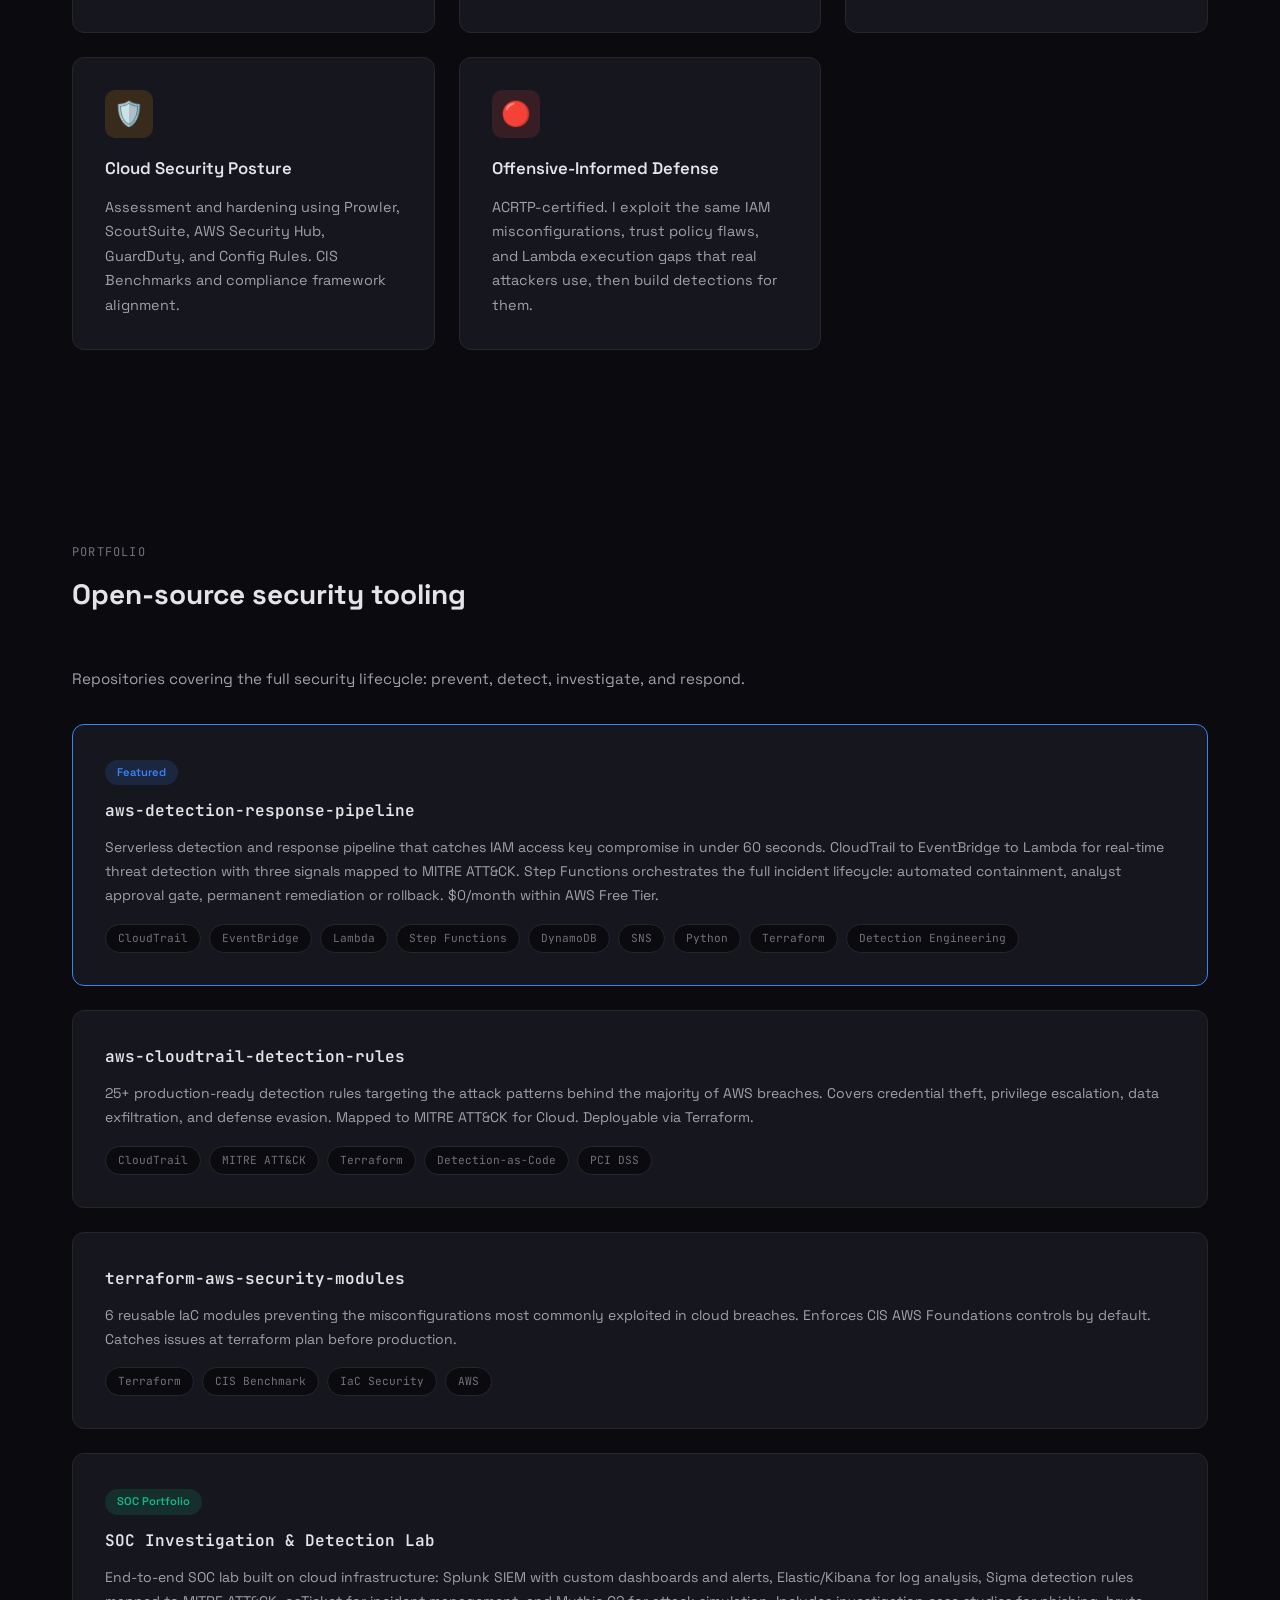
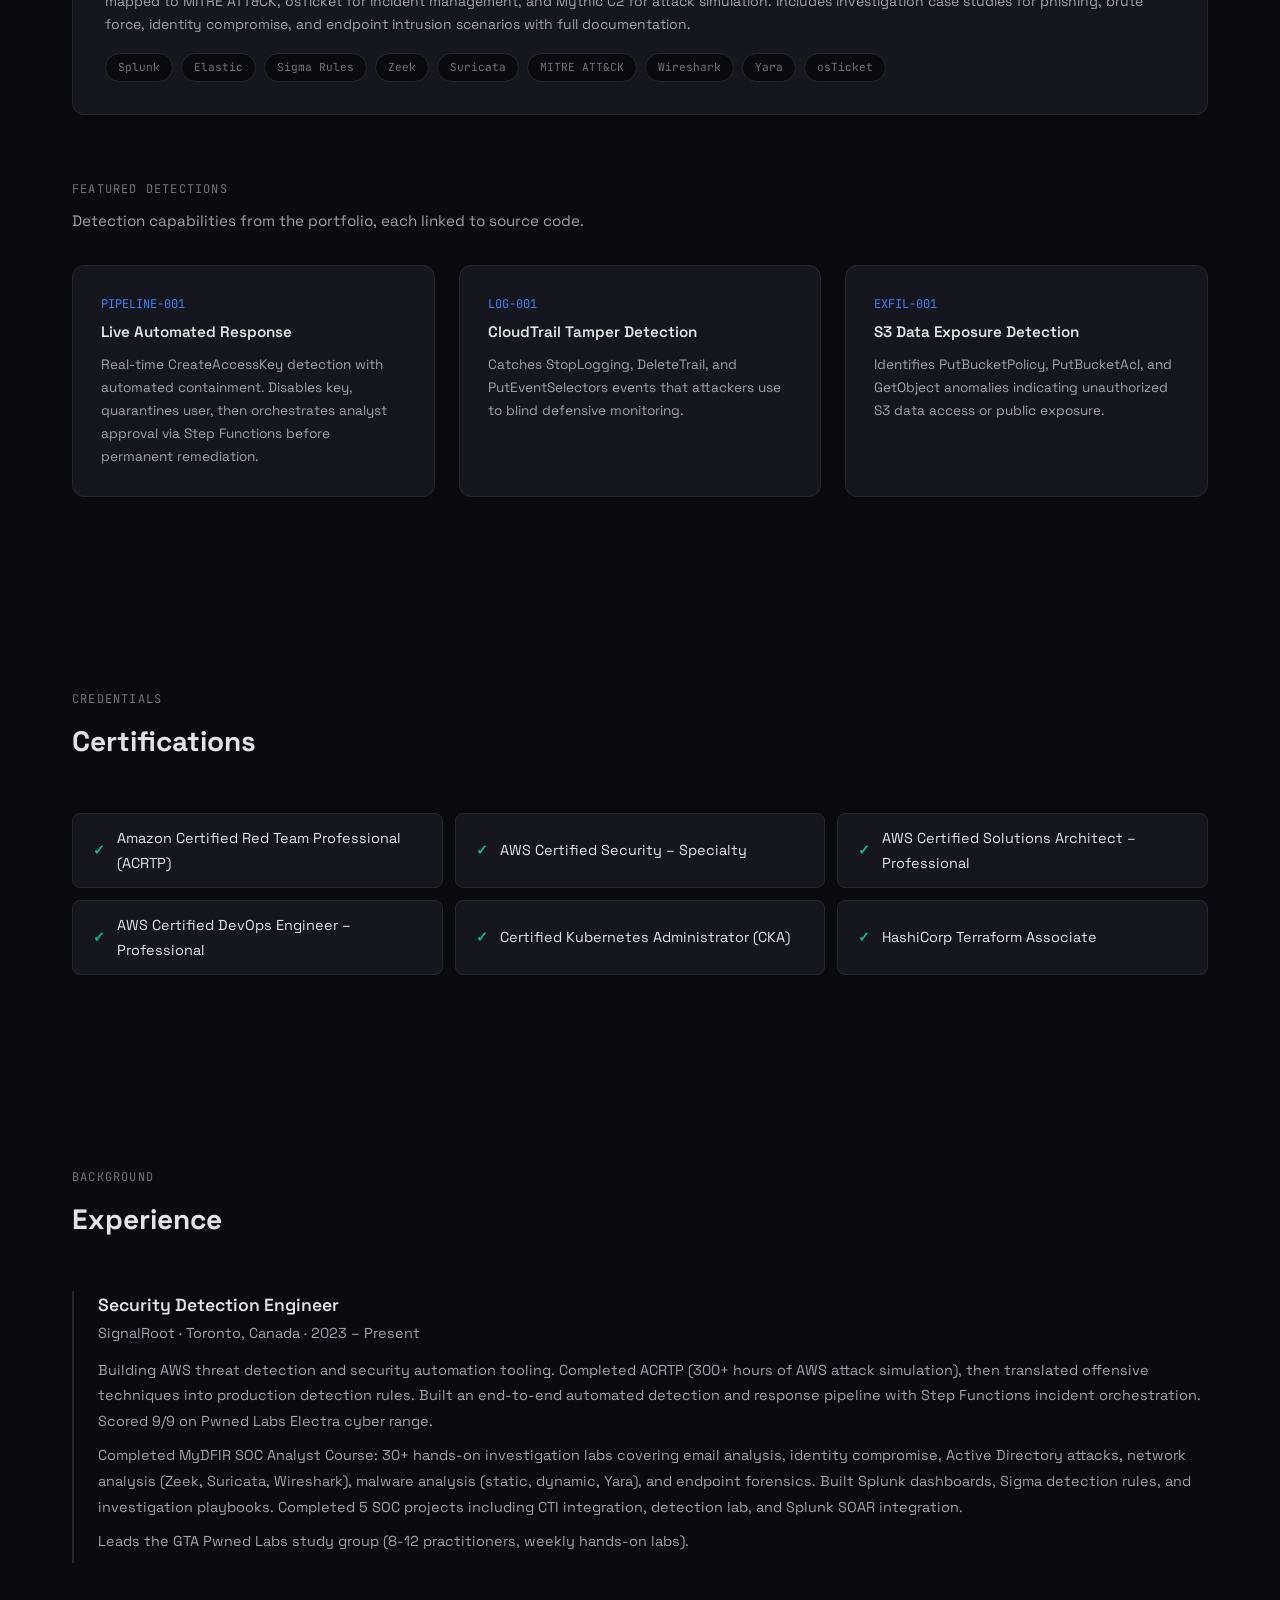
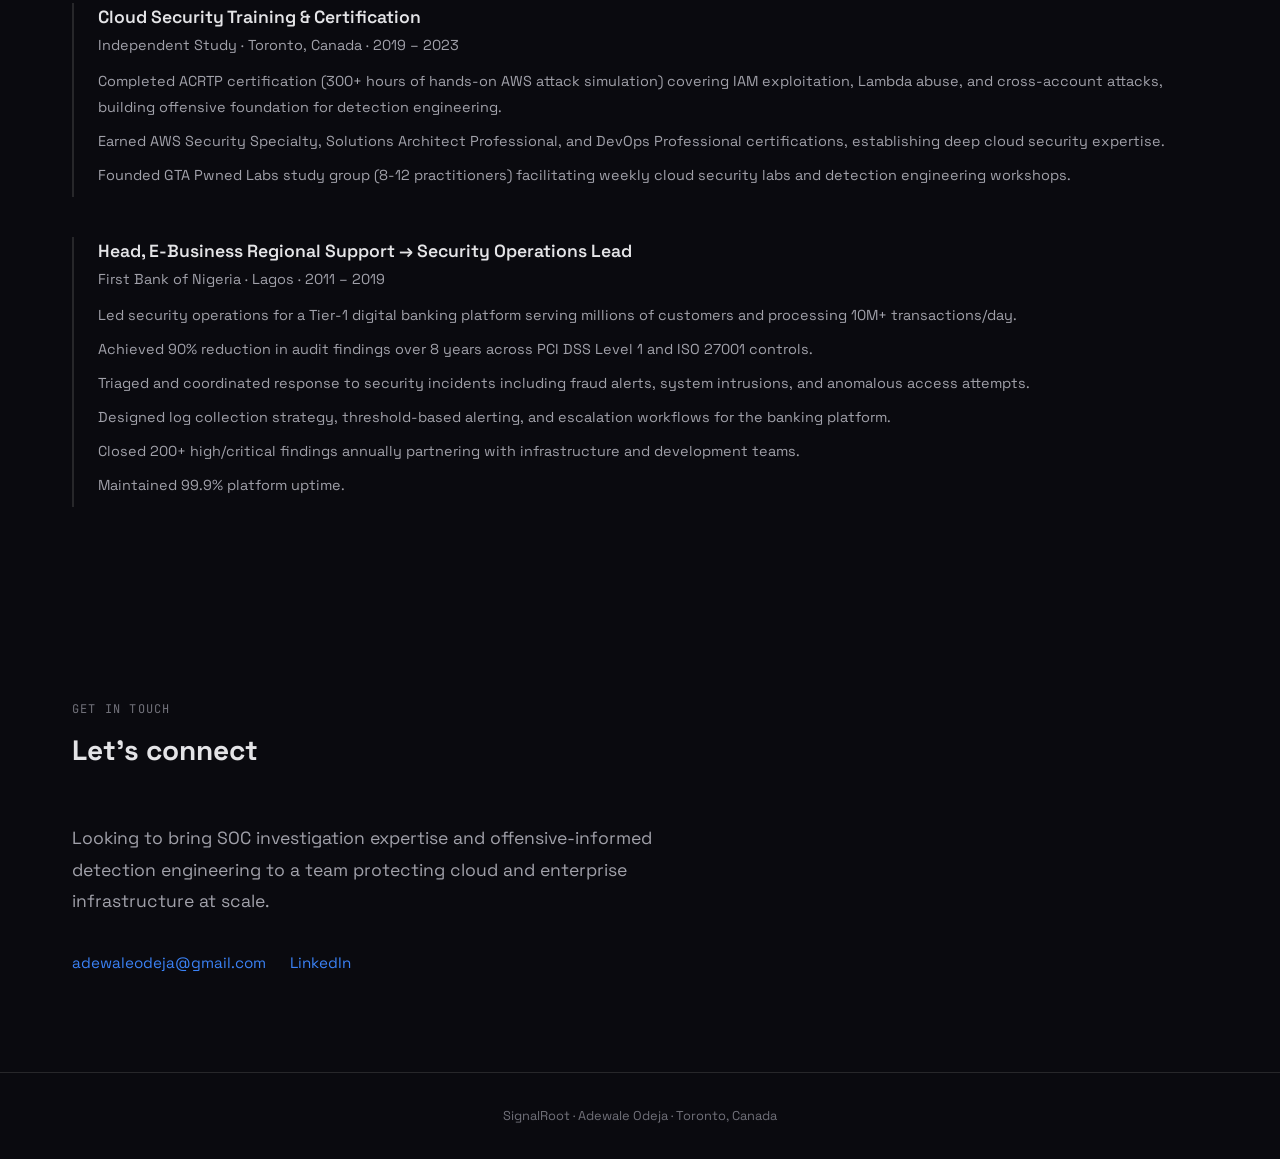
==== commit 7e9d292e: "Update: Add SOC skills, fix consistency, add MyDFIR portfolio" ====
--- a/index.html
+++ b/index.html
@@ -3,26 +3,36 @@
 <head>
     <meta charset="UTF-8">
     <meta name="viewport" content="width=device-width, initial-scale=1.0">
-    <title>SignalRoot | Cloud Security Engineering</title>
-    <meta name="description" content="SignalRoot — AWS cloud security engineering, threat detection, and security automation by Adewale Odeja.">
-    <link rel="preconnect" href="https://fonts.googleapis.com">
-    <link rel="preconnect" href="https://fonts.gstatic.com" crossorigin>
-    <link href="https://fonts.googleapis.com/css2?family=JetBrains+Mono:wght@400;600&family=Outfit:wght@300;400;500;600;700&display=swap" rel="stylesheet">
+    <title>I build detection systems that catch attackers in AWS environments.</title>
+    <meta name="description" content="SignalRoot | SOC-focused Detection Engineer building cloud-native detection rules, automated response pipelines, and IR playbooks for AWS environments.">
     <style>
+        @import url('https://fonts.googleapis.com/css2?family=JetBrains+Mono:wght@400;500;700&family=Space+Grotesk:wght@400;500;600;700&display=swap');
+
         :root {
-            --bg-primary: #0a0e17;
-            --bg-secondary: #111827;
-            --bg-card: #151d2e;
-            --border: #1e2a3a;
-            --text-primary: #e2e8f0;
-            --text-secondary: #8892a4;
-            --text-muted: #5a6478;
+            --bg-primary: #0a0a0f;
+            --bg-secondary: #111118;
+            --bg-card: #16161f;
+            --bg-card-hover: #1c1c28;
+            --text-primary: #e4e4e7;
+            --text-secondary: #a1a1aa;
+            --text-muted: #71717a;
             --accent: #3b82f6;
-            --accent-glow: rgba(59, 130, 246, 0.15);
-            --green: #10b981;
-            --green-glow: rgba(16, 185, 129, 0.12);
-            --mono: 'JetBrains Mono', monospace;
-            --sans: 'Outfit', -apple-system, sans-serif;
+            --accent-dim: rgba(59, 130, 246, 0.15);
+            --accent-green: #10b981;
+            --accent-green-dim: rgba(16, 185, 129, 0.15);
+            --accent-amber: #f59e0b;
+            --accent-amber-dim: rgba(245, 158, 11, 0.15);
+            --accent-red: #ef4444;
+            --accent-red-dim: rgba(239, 68, 68, 0.15);
+            --accent-purple: #8b5cf6;
+            --accent-purple-dim: rgba(139, 92, 246, 0.15);
+            --accent-cyan: #06b6d4;
+            --accent-cyan-dim: rgba(6, 182, 212, 0.15);
+            --border: #27272a;
+            --border-light: #3f3f46;
+            --radius: 12px;
+            --font-mono: 'JetBrains Mono', monospace;
+            --font-body: 'Space Grotesk', sans-serif;
         }
 
         * { margin: 0; padding: 0; box-sizing: border-box; }
@@ -30,411 +40,239 @@
         html { scroll-behavior: smooth; }
 
         body {
-            font-family: var(--sans);
+            font-family: var(--font-body);
             background: var(--bg-primary);
             color: var(--text-primary);
             line-height: 1.7;
             -webkit-font-smoothing: antialiased;
         }
 
-        /* === NOISE OVERLAY === */
-        body::before {
-            content: '';
-            position: fixed;
-            top: 0; left: 0; right: 0; bottom: 0;
-            background-image: url("data:image/svg+xml,%3Csvg viewBox='0 0 256 256' xmlns='http://www.w3.org/2000/svg'%3E%3Cfilter id='noise'%3E%3CfeTurbulence type='fractalNoise' baseFrequency='0.9' numOctaves='4' stitchTiles='stitch'/%3E%3C/filter%3E%3Crect width='100%25' height='100%25' filter='url(%23noise)' opacity='0.03'/%3E%3C/svg%3E");
-            pointer-events: none;
-            z-index: 0;
-        }
-
-        /* === LAYOUT === */
-        .container {
-            max-width: 820px;
-            margin: 0 auto;
-            padding: 0 24px;
-            position: relative;
-            z-index: 1;
-        }
-
-        /* === NAV === */
+        /* NAV */
         nav {
-            padding: 24px 0;
+            position: fixed; top: 0; left: 0; right: 0; z-index: 100;
+            background: rgba(10, 10, 15, 0.85);
+            backdrop-filter: blur(20px);
             border-bottom: 1px solid var(--border);
-            margin-bottom: 0;
-        }
-        nav .container {
-            display: flex;
-            justify-content: space-between;
-            align-items: center;
-        }
-        .logo {
-            font-family: var(--mono);
-            font-weight: 600;
-            font-size: 18px;
-            color: var(--text-primary);
-            text-decoration: none;
-            letter-spacing: -0.5px;
-        }
-        .logo span { color: var(--accent); }
-        .nav-links { display: flex; gap: 28px; }
-        .nav-links a {
-            color: var(--text-secondary);
-            text-decoration: none;
-            font-size: 14px;
-            font-weight: 400;
+            padding: 0 2rem;
+        }
+        nav .nav-inner {
+            max-width: 1200px; margin: 0 auto;
+            display: flex; justify-content: space-between; align-items: center;
+            height: 64px;
+        }
+        nav .logo {
+            font-family: var(--font-mono); font-weight: 700; font-size: 1rem;
+            color: var(--accent); text-decoration: none;
+        }
+        nav .nav-links { display: flex; gap: 2rem; }
+        nav .nav-links a {
+            font-size: 0.875rem; color: var(--text-secondary);
+            text-decoration: none; transition: color 0.2s;
+        }
+        nav .nav-links a:hover { color: var(--text-primary); }
+
+        /* SECTIONS */
+        section { padding: 6rem 2rem; max-width: 1200px; margin: 0 auto; }
+
+        /* HERO */
+        .hero { padding-top: 10rem; padding-bottom: 4rem; }
+        .hero .badge {
+            display: inline-flex; align-items: center; gap: 0.5rem;
+            background: var(--accent-green-dim); color: var(--accent-green);
+            font-size: 0.8rem; font-weight: 500; padding: 0.4rem 1rem;
+            border-radius: 100px; border: 1px solid rgba(16, 185, 129, 0.25);
+            margin-bottom: 2rem;
+        }
+        .hero .badge::before {
+            content: ''; width: 8px; height: 8px; border-radius: 50%;
+            background: var(--accent-green);
+            animation: pulse 2s ease-in-out infinite;
+        }
+        @keyframes pulse { 0%, 100% { opacity: 1; } 50% { opacity: 0.4; } }
+
+        .hero h1 {
+            font-size: clamp(2.2rem, 5vw, 3.5rem); font-weight: 700;
+            line-height: 1.15; margin-bottom: 1.5rem; max-width: 800px;
+        }
+        .hero h1 em {
+            font-style: normal; color: var(--accent);
+            background: linear-gradient(135deg, var(--accent), #60a5fa);
+            -webkit-background-clip: text; -webkit-text-fill-color: transparent;
+        }
+        .hero .desc {
+            font-size: 1.1rem; color: var(--text-secondary);
+            max-width: 680px; margin-bottom: 1rem; line-height: 1.8;
+        }
+        .hero .targeting {
+            font-size: 0.9rem; color: var(--text-muted);
+            margin-bottom: 2rem; font-style: italic;
+        }
+        .hero .meta {
+            display: flex; flex-wrap: wrap; gap: 1.5rem; align-items: center;
+            font-size: 0.9rem; color: var(--text-secondary);
+        }
+        .hero .meta a {
+            color: var(--accent); text-decoration: none;
             transition: color 0.2s;
         }
-        .nav-links a:hover { color: var(--text-primary); }
-
-        /* === HERO === */
-        .hero {
-            padding: 80px 0 60px;
-            border-bottom: 1px solid var(--border);
-        }
-        .hero-label {
-            font-family: var(--mono);
-            font-size: 12px;
-            color: var(--green);
-            text-transform: uppercase;
-            letter-spacing: 2px;
-            margin-bottom: 20px;
-            display: flex;
-            align-items: center;
-            gap: 8px;
-        }
-        .hero-label::before {
-            content: '';
-            width: 8px;
-            height: 8px;
-            background: var(--green);
-            border-radius: 50%;
-            display: inline-block;
-            box-shadow: 0 0 8px var(--green);
-            animation: pulse 2s ease-in-out infinite;
-        }
-        @keyframes pulse {
-            0%, 100% { opacity: 1; }
-            50% { opacity: 0.4; }
-        }
-        .hero h1 {
-            font-size: 42px;
-            font-weight: 700;
-            line-height: 1.15;
-            letter-spacing: -1.5px;
-            margin-bottom: 20px;
-            color: var(--text-primary);
-        }
-        .hero h1 em {
-            font-style: normal;
-            color: var(--accent);
-        }
-        .hero-sub {
-            font-size: 17px;
-            color: var(--text-secondary);
-            max-width: 620px;
-            line-height: 1.7;
-            margin-bottom: 32px;
-        }
-        .hero-meta {
-            display: flex;
-            gap: 24px;
-            flex-wrap: wrap;
-        }
-        .hero-meta a, .hero-meta span {
-            font-family: var(--mono);
-            font-size: 13px;
-            color: var(--text-muted);
-            text-decoration: none;
-            display: flex;
-            align-items: center;
-            gap: 6px;
-            transition: color 0.2s;
-        }
-        .hero-meta a:hover { color: var(--accent); }
-
-        /* === SECTIONS === */
-        section {
-            padding: 56px 0;
-            border-bottom: 1px solid var(--border);
-        }
-        section:last-of-type { border-bottom: none; }
-
+        .hero .meta a:hover { color: #60a5fa; }
+
+        /* FOCUS PILLS */
+        .focus { padding-top: 2rem; padding-bottom: 4rem; }
+        .focus-label {
+            font-family: var(--font-mono); font-size: 0.75rem;
+            color: var(--text-muted); text-transform: uppercase;
+            letter-spacing: 0.1em; margin-bottom: 1rem;
+        }
+        .focus-grid {
+            display: flex; flex-wrap: wrap; gap: 0.75rem;
+        }
+        .focus-pill {
+            background: var(--bg-card); border: 1px solid var(--border);
+            padding: 0.5rem 1.25rem; border-radius: 100px;
+            font-size: 0.875rem; color: var(--text-secondary);
+        }
+
+        /* CAPABILITIES */
         .section-label {
-            font-family: var(--mono);
-            font-size: 11px;
-            color: var(--text-muted);
-            text-transform: uppercase;
-            letter-spacing: 2.5px;
-            margin-bottom: 12px;
+            font-family: var(--font-mono); font-size: 0.75rem;
+            color: var(--text-muted); text-transform: uppercase;
+            letter-spacing: 0.1em; margin-bottom: 0.5rem;
         }
         .section-title {
-            font-size: 26px;
-            font-weight: 600;
-            letter-spacing: -0.5px;
-            margin-bottom: 24px;
-            color: var(--text-primary);
-        }
-
-        /* === WHAT I BUILD === */
-        .capability-grid {
+            font-size: 1.75rem; font-weight: 700; margin-bottom: 3rem;
+        }
+
+        .cap-grid {
             display: grid;
-            grid-template-columns: 1fr 1fr;
-            gap: 16px;
-        }
-        .capability-card {
-            background: var(--bg-card);
+            grid-template-columns: repeat(auto-fit, minmax(280px, 1fr));
+            gap: 1.5rem;
+        }
+        .cap-card {
+            background: var(--bg-card); border: 1px solid var(--border);
+            border-radius: var(--radius); padding: 2rem;
+            transition: all 0.3s ease;
+        }
+        .cap-card:hover {
+            border-color: var(--border-light);
+            background: var(--bg-card-hover);
+            transform: translateY(-2px);
+        }
+        .cap-icon {
+            font-size: 1.5rem; margin-bottom: 1rem;
+            width: 48px; height: 48px; border-radius: 10px;
+            display: flex; align-items: center; justify-content: center;
+        }
+        .cap-card h3 { font-size: 1.05rem; font-weight: 600; margin-bottom: 0.75rem; }
+        .cap-card p { font-size: 0.9rem; color: var(--text-secondary); line-height: 1.7; }
+
+        /* PORTFOLIO */
+        .port-grid { display: grid; gap: 1.5rem; }
+        .port-card {
+            background: var(--bg-card); border: 1px solid var(--border);
+            border-radius: var(--radius); padding: 2rem;
+            text-decoration: none; color: inherit;
+            transition: all 0.3s ease; display: block;
+        }
+        .port-card:hover {
+            border-color: var(--accent);
+            background: var(--bg-card-hover);
+            transform: translateY(-2px);
+        }
+        .port-card.featured { border-color: var(--accent); }
+        .port-badge {
+            display: inline-block; font-size: 0.7rem; font-weight: 600;
+            color: var(--accent); background: var(--accent-dim);
+            padding: 0.2rem 0.75rem; border-radius: 100px;
+            margin-bottom: 0.75rem;
+        }
+        .port-card h3 {
+            font-family: var(--font-mono); font-size: 1rem;
+            font-weight: 600; margin-bottom: 0.75rem;
+        }
+        .port-card p { font-size: 0.875rem; color: var(--text-secondary); line-height: 1.7; margin-bottom: 1rem; }
+        .port-tags { display: flex; flex-wrap: wrap; gap: 0.5rem; }
+        .port-tag {
+            font-family: var(--font-mono); font-size: 0.7rem;
+            color: var(--text-muted); background: var(--bg-primary);
+            padding: 0.25rem 0.75rem; border-radius: 100px;
             border: 1px solid var(--border);
-            border-radius: 10px;
-            padding: 24px;
-            transition: border-color 0.3s, box-shadow 0.3s;
-        }
-        .capability-card:hover {
-            border-color: var(--accent);
-            box-shadow: 0 0 20px var(--accent-glow);
-        }
-        .capability-card h3 {
-            font-size: 15px;
-            font-weight: 600;
-            margin-bottom: 8px;
-            color: var(--text-primary);
-        }
-        .capability-card p {
-            font-size: 13.5px;
-            color: var(--text-secondary);
-            line-height: 1.6;
-        }
-        .capability-card .icon {
-            font-size: 20px;
-            margin-bottom: 12px;
-            display: block;
-        }
-
-        /* === PORTFOLIO === */
-        .repo-card {
-            background: var(--bg-card);
-            border: 1px solid var(--border);
-            border-radius: 10px;
-            padding: 28px;
-            margin-bottom: 16px;
-            transition: border-color 0.3s, box-shadow 0.3s;
-            text-decoration: none;
-            display: block;
-        }
-        .repo-card:hover {
-            border-color: var(--green);
-            box-shadow: 0 0 24px var(--green-glow);
-        }
-        .repo-header {
-            display: flex;
-            align-items: center;
-            gap: 10px;
-            margin-bottom: 10px;
-        }
-        .repo-header svg { flex-shrink: 0; }
-        .repo-name {
-            font-family: var(--mono);
-            font-size: 15px;
-            font-weight: 600;
-            color: var(--accent);
-        }
-        .repo-desc {
-            font-size: 14px;
-            color: var(--text-secondary);
-            line-height: 1.6;
-            margin-bottom: 14px;
-        }
-        .repo-tags {
-            display: flex;
-            gap: 8px;
-            flex-wrap: wrap;
-        }
-        .tag {
-            font-family: var(--mono);
-            font-size: 11px;
-            color: var(--text-muted);
-            background: rgba(255,255,255,0.04);
-            border: 1px solid var(--border);
-            padding: 3px 10px;
-            border-radius: 4px;
-        }
-
-        /* === CREDENTIALS === */
-        .cert-grid {
+        }
+
+        /* DETECTIONS */
+        .det-grid {
             display: grid;
-            grid-template-columns: 1fr 1fr;
-            gap: 10px;
+            grid-template-columns: repeat(auto-fit, minmax(300px, 1fr));
+            gap: 1.5rem; margin-top: 2rem;
+        }
+        .det-card {
+            background: var(--bg-card); border: 1px solid var(--border);
+            border-radius: var(--radius); padding: 1.75rem;
+            text-decoration: none; color: inherit;
+            transition: all 0.3s ease;
+        }
+        .det-card:hover {
+            border-color: var(--border-light);
+            transform: translateY(-2px);
+        }
+        .det-id {
+            font-family: var(--font-mono); font-size: 0.75rem;
+            color: var(--accent); margin-bottom: 0.25rem;
+        }
+        .det-card h4 { font-size: 0.95rem; font-weight: 600; margin-bottom: 0.5rem; }
+        .det-card p { font-size: 0.85rem; color: var(--text-secondary); }
+
+        /* CERTS */
+        .certs-grid {
+            display: grid;
+            grid-template-columns: repeat(auto-fit, minmax(320px, 1fr));
+            gap: 0.75rem; margin-top: 2rem;
         }
         .cert-item {
-            font-size: 14px;
-            color: var(--text-secondary);
-            padding: 12px 16px;
-            background: var(--bg-card);
-            border: 1px solid var(--border);
-            border-radius: 8px;
-            display: flex;
-            align-items: center;
-            gap: 8px;
-        }
-        .cert-item .cert-icon {
-            color: var(--green);
-            font-size: 14px;
-            flex-shrink: 0;
-        }
-
-        /* === BACKGROUND === */
-        .timeline-item {
-            padding-left: 24px;
-            border-left: 2px solid var(--border);
-            margin-bottom: 28px;
-            position: relative;
-        }
-        .timeline-item::before {
-            content: '';
-            width: 10px;
-            height: 10px;
-            background: var(--accent);
-            border-radius: 50%;
-            position: absolute;
-            left: -6px;
-            top: 6px;
-        }
-        .timeline-role {
-            font-size: 16px;
-            font-weight: 600;
-            color: var(--text-primary);
-            margin-bottom: 2px;
-        }
-        .timeline-company {
-            font-size: 13px;
-            color: var(--text-muted);
-            font-family: var(--mono);
-            margin-bottom: 8px;
-        }
-        .timeline-desc {
-            font-size: 14px;
-            color: var(--text-secondary);
-            line-height: 1.65;
-        }
-
-        /* === CONTACT === */
-        .contact-row {
-            display: flex;
-            gap: 16px;
-            flex-wrap: wrap;
-        }
-        .contact-link {
-            font-family: var(--mono);
-            font-size: 14px;
-            color: var(--accent);
-            text-decoration: none;
-            padding: 12px 24px;
-            border: 1px solid var(--accent);
-            border-radius: 8px;
-            transition: background 0.2s, color 0.2s;
-        }
-        .contact-link:hover {
-            background: var(--accent);
-            color: #fff;
-        }
-
-        /* === FOOTER === */
-        footer {
-            padding: 32px 0;
-            text-align: center;
-        }
-        footer p {
-            font-size: 13px;
-            color: var(--text-muted);
-        }
-
-        /* === RESPONSIVE === */
-        @media (max-width: 640px) {
-            .hero h1 { font-size: 30px; }
-            .capability-grid { grid-template-columns: 1fr; }
-            .cert-grid { grid-template-columns: 1fr; }
-            .hero-meta { flex-direction: column; gap: 12px; }
-            .nav-links { gap: 16px; }
-            .nav-links a { font-size: 13px; }
-            .focus-grid { grid-template-columns: 1fr; }
-            .detection-grid { grid-template-columns: 1fr; }
-        }
-
-        /* === HERO POSITIONING LINE === */
-        .hero-position {
-            font-family: var(--mono);
-            font-size: 12.5px;
-            color: var(--text-muted);
-            margin-bottom: 24px;
-            font-style: italic;
-        }
-
-        /* === CURRENT FOCUS === */
-        .focus-section {
-            padding: 40px 0;
-            border-bottom: 1px solid var(--border);
-        }
-        .focus-grid {
-            display: grid;
-            grid-template-columns: 1fr 1fr;
-            gap: 10px;
-        }
-        .focus-item {
-            font-family: var(--mono);
-            font-size: 13px;
-            color: var(--text-secondary);
-            padding: 10px 16px;
-            background: rgba(59, 130, 246, 0.06);
-            border-left: 2px solid var(--accent);
-            border-radius: 0 6px 6px 0;
-        }
-
-        /* === DETECTION PROJECTS === */
-        .detection-grid {
-            display: grid;
-            grid-template-columns: 1fr 1fr 1fr;
-            gap: 14px;
-            margin-top: 20px;
-        }
-        .detection-card {
-            background: var(--bg-card);
-            border: 1px solid var(--border);
-            border-radius: 10px;
-            padding: 20px;
-            text-decoration: none;
-            display: block;
-            transition: border-color 0.3s, box-shadow 0.3s;
-        }
-        .detection-card:hover {
-            border-color: var(--accent);
-            box-shadow: 0 0 20px var(--accent-glow);
-        }
-        .detection-id {
-            font-family: var(--mono);
-            font-size: 11px;
-            color: var(--accent);
-            letter-spacing: 1px;
-            margin-bottom: 6px;
-            text-transform: uppercase;
-        }
-        .detection-title {
-            font-size: 14px;
-            font-weight: 600;
-            color: var(--text-primary);
-            margin-bottom: 6px;
-            line-height: 1.4;
-        }
-        .detection-desc {
-            font-size: 12.5px;
-            color: var(--text-secondary);
-            line-height: 1.55;
+            display: flex; align-items: center; gap: 0.75rem;
+            padding: 0.75rem 1.25rem; background: var(--bg-card);
+            border: 1px solid var(--border); border-radius: 8px;
+            font-size: 0.9rem;
+        }
+        .cert-check { color: var(--accent-green); font-weight: 700; }
+
+        /* EXPERIENCE */
+        .exp-timeline { display: grid; gap: 2.5rem; margin-top: 2rem; }
+        .exp-item { padding-left: 1.5rem; border-left: 2px solid var(--border); }
+        .exp-title { font-size: 1.1rem; font-weight: 600; }
+        .exp-company { font-size: 0.9rem; color: var(--text-secondary); margin-bottom: 0.75rem; }
+        .exp-desc { font-size: 0.9rem; color: var(--text-secondary); line-height: 1.8; }
+        .exp-desc p { margin-bottom: 0.5rem; }
+
+        /* CONTACT */
+        .contact-text {
+            font-size: 1.1rem; color: var(--text-secondary);
+            max-width: 600px; margin-bottom: 2rem; line-height: 1.8;
+        }
+        .contact-links { display: flex; gap: 1.5rem; flex-wrap: wrap; }
+        .contact-links a {
+            color: var(--accent); text-decoration: none;
+            font-size: 0.95rem; transition: color 0.2s;
+        }
+        .contact-links a:hover { color: #60a5fa; }
+
+        /* RESPONSIVE */
+        @media (max-width: 768px) {
+            section { padding: 4rem 1.25rem; }
+            .hero { padding-top: 7rem; }
+            .hero h1 { font-size: 2rem; }
+            nav .nav-links { gap: 1rem; }
+            nav .nav-links a { font-size: 0.8rem; }
+            .cap-grid { grid-template-columns: 1fr; }
         }
     </style>
 </head>
 <body>
 
+<!-- NAV -->
 <nav>
-    <div class="container">
-        <a href="#" class="logo">signal<span>root</span></a>
+    <div class="nav-inner">
+        <a href="#" class="logo">signalroot</a>
         <div class="nav-links">
             <a href="#capabilities">What I Build</a>
             <a href="#portfolio">Portfolio</a>
@@ -444,210 +282,261 @@
     </div>
 </nav>
 
-<header class="hero">
-    <div class="container">
-        <div class="hero-label">Available for opportunities</div>
-        <h1>I build detection systems that catch attackers in <em>AWS environments</em>.</h1>
-        <p class="hero-sub">
-            Cloud Security Engineer with 8 years of Tier-1 banking security operations, 
-            now translating offensive attack techniques (ACRTP-certified, 300+ hours) into 
-            automated defensive controls. Detection-as-code, security automation, and 
-            compliance engineering for cloud-native infrastructure.
-        </p>
-        <p class="hero-position">Targeting: Cloud Security Engineer, Security Engineer, Detection Engineer, and Security Automation roles in Canada.</p>
-        <div class="hero-meta">
-            <span>📍 Toronto, Canada</span>
-            <a href="https://linkedin.com/in/adewaleodeja" target="_blank" rel="noopener">LinkedIn</a>
-            <a href="https://github.com/Walentino" target="_blank" rel="noopener">GitHub</a>
-            <a href="mailto:adewaleodeja@gmail.com" class="contact-link">adewaleodeja@gmail.com</a>
-        </div>
-    </div>
-</header>
-
-<div class="focus-section">
-    <div class="container">
-        <div class="section-label">Current Focus</div>
-        <div class="focus-grid">
-            <div class="focus-item">AWS Detection Engineering (CloudTrail, EventBridge, Lambda)</div>
-            <div class="focus-item">Automated incident response orchestration (Step Functions)</div>
-            <div class="focus-item">IAM privilege escalation detection and auto-remediation</div>
-            <div class="focus-item">PCI DSS and CIS AWS Foundations alignment</div>
-        </div>
-    </div>
-</div>
-
+<!-- HERO -->
+<section class="hero">
+    <div class="badge">Available for opportunities</div>
+    <h1>I build detection systems that catch attackers in <em>AWS environments</em>.</h1>
+    <p class="desc">
+        SOC-focused Detection Engineer with 8+ years securing a Tier-1 banking platform
+        and hands-on AWS offensive security training (ACRTP-certified, 300+ hours).
+        Combines SOC investigation and incident response experience with cloud-native
+        detection engineering, security automation, and compliance alignment.
+    </p>
+    <p class="targeting">
+        Targeting: SOC Analyst, Detection Engineer, Cloud Security Engineer,
+        and Security Operations roles in Canada.
+    </p>
+    <div class="meta">
+        <span>📍 Toronto, Canada</span>
+        <a href="https://linkedin.com/in/adewaleodeja">LinkedIn</a>
+        <a href="https://github.com/Walentino">GitHub</a>
+        <a href="mailto:adewaleodeja@gmail.com">adewaleodeja@gmail.com</a>
+    </div>
+</section>
+
+<!-- CURRENT FOCUS -->
+<section class="focus">
+    <div class="focus-label">Current Focus</div>
+    <div class="focus-grid">
+        <span class="focus-pill">SOC Investigation & Triage (Splunk, Elastic/Kibana)</span>
+        <span class="focus-pill">AWS Detection Engineering (CloudTrail, EventBridge, Lambda)</span>
+        <span class="focus-pill">Automated Incident Response (Step Functions, SOAR)</span>
+        <span class="focus-pill">Threat Hunting & MITRE ATT&CK Detection Coverage</span>
+        <span class="focus-pill">Sigma Rule Development & Detection Tuning</span>
+        <span class="focus-pill">IAM Privilege Escalation Detection & Auto-Remediation</span>
+        <span class="focus-pill">PCI DSS & CIS AWS Foundations Alignment</span>
+    </div>
+</section>
+
+<!-- CAPABILITIES -->
 <section id="capabilities">
-    <div class="container">
-        <div class="section-label">What I Build</div>
-        <h2 class="section-title">Offensive knowledge, defensive output</h2>
-        <div class="capability-grid">
-            <div class="capability-card">
-                <span class="icon">🔍</span>
-                <h3>Threat Detection</h3>
-                <p>CloudTrail-based detection rules and a live automated pipeline that catches IAM credential compromise in under 60 seconds. 25+ production rules mapped to MITRE ATT&CK for Cloud.</p>
-            </div>
-            <div class="capability-card">
-                <span class="icon">⚙️</span>
-                <h3>Security Automation</h3>
-                <p>Terraform modules, Python (Boto3) auto-remediation, and Step Functions incident response orchestration with human-in-the-loop approval gates across AWS accounts.</p>
-            </div>
-            <div class="capability-card">
-                <span class="icon">🛡️</span>
-                <h3>Cloud Security Posture</h3>
-                <p>Assessment and hardening using Prowler, ScoutSuite, AWS Security Hub, GuardDuty, and Config Rules. CIS Benchmarks and compliance framework alignment.</p>
-            </div>
-            <div class="capability-card">
-                <span class="icon">🔴</span>
-                <h3>Offensive-Informed Defense</h3>
-                <p>ACRTP-certified. I exploit the same IAM misconfigurations, trust policy flaws, and Lambda execution gaps that real attackers use — then build detections for them.</p>
-            </div>
-        </div>
-    </div>
-</section>
-
+    <div class="section-label">What I Build</div>
+    <h2 class="section-title">Offensive knowledge, defensive output</h2>
+    <div class="cap-grid">
+        <div class="cap-card">
+            <div class="cap-icon" style="background: var(--accent-cyan-dim);">🔎</div>
+            <h3>SOC Operations & Investigation</h3>
+            <p>Alert triage, investigation methodology, and incident response across cloud and on-premises environments. Hands-on Splunk and Elastic/Kibana for log analysis, threat hunting, and detection tuning. MITRE ATT&CK-mapped investigation workflows with structured case documentation.</p>
+        </div>
+        <div class="cap-card">
+            <div class="cap-icon" style="background: var(--accent-dim);">🔍</div>
+            <h3>Threat Detection</h3>
+            <p>CloudTrail-based detection rules and a live automated pipeline that catches IAM credential compromise in under 60 seconds. 25+ production rules mapped to MITRE ATT&CK for Cloud. Sigma rules for cross-platform detection coverage.</p>
+        </div>
+        <div class="cap-card">
+            <div class="cap-icon" style="background: var(--accent-green-dim);">⚙️</div>
+            <h3>Security Automation</h3>
+            <p>Terraform modules, Python (Boto3) auto-remediation, and Step Functions incident response orchestration with human-in-the-loop approval gates across AWS accounts. Splunk SOAR integration for automated triage workflows.</p>
+        </div>
+        <div class="cap-card">
+            <div class="cap-icon" style="background: var(--accent-amber-dim);">🛡️</div>
+            <h3>Cloud Security Posture</h3>
+            <p>Assessment and hardening using Prowler, ScoutSuite, AWS Security Hub, GuardDuty, and Config Rules. CIS Benchmarks and compliance framework alignment.</p>
+        </div>
+        <div class="cap-card">
+            <div class="cap-icon" style="background: var(--accent-red-dim);">🔴</div>
+            <h3>Offensive-Informed Defense</h3>
+            <p>ACRTP-certified. I exploit the same IAM misconfigurations, trust policy flaws, and Lambda execution gaps that real attackers use, then build detections for them.</p>
+        </div>
+    </div>
+</section>
+
+<!-- PORTFOLIO -->
 <section id="portfolio">
-    <div class="container">
-        <div class="section-label">Portfolio</div>
-        <h2 class="section-title">Open-source security tooling</h2>
-        <p style="color: var(--text-secondary); font-size: 14px; margin-bottom: 20px;">Three repositories covering the full AWS security lifecycle: prevent, detect, and respond.</p>
-
-        <a href="https://github.com/Walentino/aws-detection-response-pipeline" target="_blank" rel="noopener" class="repo-card" style="border-color: var(--green); background: linear-gradient(135deg, rgba(16, 185, 129, 0.06) 0%, var(--bg-card) 100%);">
-            <div class="repo-header">
-                <svg width="20" height="20" viewBox="0 0 16 16" fill="currentColor" style="color: var(--green)"><path d="M2 2.5A2.5 2.5 0 014.5 0h8.75a.75.75 0 01.75.75v12.5a.75.75 0 01-.75.75h-2.5a.75.75 0 110-1.5h1.75v-2h-8a1 1 0 00-.714 1.7.75.75 0 01-1.072 1.05A2.495 2.495 0 012 11.5v-9zm10.5-1h-8a1 1 0 00-1 1v6.708A2.486 2.486 0 014.5 9h8V1.5zm-8 11h8v1.5h-8a1 1 0 110-1.5z"/></svg>
-                <span class="repo-name">aws-detection-response-pipeline</span>
-                <span style="font-family: var(--mono); font-size: 10px; color: var(--green); background: rgba(16, 185, 129, 0.12); border: 1px solid rgba(16, 185, 129, 0.3); padding: 2px 8px; border-radius: 4px; text-transform: uppercase; letter-spacing: 1px; margin-left: auto;">Featured</span>
-            </div>
-            <p class="repo-desc">
+    <div class="section-label">Portfolio</div>
+    <h2 class="section-title">Open-source security tooling</h2>
+    <p style="color: var(--text-secondary); margin-bottom: 2rem; font-size: 0.95rem;">
+        Repositories covering the full security lifecycle: prevent, detect, investigate, and respond.
+    </p>
+    <div class="port-grid">
+        <!-- AWS Detection Response Pipeline -->
+        <a href="https://github.com/Walentino/aws-detection-response-pipeline" class="port-card featured">
+            <span class="port-badge">Featured</span>
+            <h3>aws-detection-response-pipeline</h3>
+            <p>
                 Serverless detection and response pipeline that catches IAM access key compromise in under 60 seconds.
                 CloudTrail to EventBridge to Lambda for real-time threat detection with three signals mapped to MITRE ATT&CK.
-                Step Functions orchestrates the full incident lifecycle: automated containment, analyst approval gate, permanent remediation or rollback.
-                $0/month within AWS Free Tier.
+                Step Functions orchestrates the full incident lifecycle: automated containment, analyst approval gate,
+                permanent remediation or rollback. $0/month within AWS Free Tier.
             </p>
-            <div class="repo-tags">
-                <span class="tag">CloudTrail</span>
-                <span class="tag">EventBridge</span>
-                <span class="tag">Lambda</span>
-                <span class="tag">Step Functions</span>
-                <span class="tag">DynamoDB</span>
-                <span class="tag">SNS</span>
-                <span class="tag">Python</span>
-                <span class="tag">Terraform</span>
-                <span class="tag">Detection Engineering</span>
+            <div class="port-tags">
+                <span class="port-tag">CloudTrail</span>
+                <span class="port-tag">EventBridge</span>
+                <span class="port-tag">Lambda</span>
+                <span class="port-tag">Step Functions</span>
+                <span class="port-tag">DynamoDB</span>
+                <span class="port-tag">SNS</span>
+                <span class="port-tag">Python</span>
+                <span class="port-tag">Terraform</span>
+                <span class="port-tag">Detection Engineering</span>
             </div>
         </a>
 
-        <a href="https://github.com/Walentino/aws-cloudtrail-detection-rules" target="_blank" rel="noopener" class="repo-card">
-            <div class="repo-header">
-                <svg width="20" height="20" viewBox="0 0 16 16" fill="currentColor" style="color: var(--text-muted)"><path d="M2 2.5A2.5 2.5 0 014.5 0h8.75a.75.75 0 01.75.75v12.5a.75.75 0 01-.75.75h-2.5a.75.75 0 110-1.5h1.75v-2h-8a1 1 0 00-.714 1.7.75.75 0 01-1.072 1.05A2.495 2.495 0 012 11.5v-9zm10.5-1h-8a1 1 0 00-1 1v6.708A2.486 2.486 0 014.5 9h8V1.5zm-8 11h8v1.5h-8a1 1 0 110-1.5z"/></svg>
-                <span class="repo-name">aws-cloudtrail-detection-rules</span>
-            </div>
-            <p class="repo-desc">
-                25+ production-ready detection rules targeting the attack patterns behind the majority of AWS breaches. 
-                Covers credential theft, privilege escalation, data exfiltration, and defense evasion. 
+        <!-- CloudTrail Detection Rules -->
+        <a href="https://github.com/Walentino/aws-cloudtrail-detection-rules" class="port-card">
+            <h3>aws-cloudtrail-detection-rules</h3>
+            <p>
+                25+ production-ready detection rules targeting the attack patterns behind the majority of AWS breaches.
+                Covers credential theft, privilege escalation, data exfiltration, and defense evasion.
                 Mapped to MITRE ATT&CK for Cloud. Deployable via Terraform.
             </p>
-            <div class="repo-tags">
-                <span class="tag">CloudTrail</span>
-                <span class="tag">MITRE ATT&CK</span>
-                <span class="tag">Terraform</span>
-                <span class="tag">Detection-as-Code</span>
-                <span class="tag">PCI DSS</span>
+            <div class="port-tags">
+                <span class="port-tag">CloudTrail</span>
+                <span class="port-tag">MITRE ATT&CK</span>
+                <span class="port-tag">Terraform</span>
+                <span class="port-tag">Detection-as-Code</span>
+                <span class="port-tag">PCI DSS</span>
             </div>
         </a>
 
-        <a href="https://github.com/Walentino/terraform-aws-security-modules" target="_blank" rel="noopener" class="repo-card">
-            <div class="repo-header">
-                <svg width="20" height="20" viewBox="0 0 16 16" fill="currentColor" style="color: var(--text-muted)"><path d="M2 2.5A2.5 2.5 0 014.5 0h8.75a.75.75 0 01.75.75v12.5a.75.75 0 01-.75.75h-2.5a.75.75 0 110-1.5h1.75v-2h-8a1 1 0 00-.714 1.7.75.75 0 01-1.072 1.05A2.495 2.495 0 012 11.5v-9zm10.5-1h-8a1 1 0 00-1 1v6.708A2.486 2.486 0 014.5 9h8V1.5zm-8 11h8v1.5h-8a1 1 0 110-1.5z"/></svg>
-                <span class="repo-name">terraform-aws-security-modules</span>
-            </div>
-            <p class="repo-desc">
-                6 reusable IaC modules preventing the misconfigurations most commonly exploited in cloud breaches. 
+        <!-- Terraform Security Modules -->
+        <a href="https://github.com/Walentino/terraform-aws-security-modules" class="port-card">
+            <h3>terraform-aws-security-modules</h3>
+            <p>
+                6 reusable IaC modules preventing the misconfigurations most commonly exploited in cloud breaches.
                 Enforces CIS AWS Foundations controls by default. Catches issues at terraform plan before production.
             </p>
-            <div class="repo-tags">
-                <span class="tag">Terraform</span>
-                <span class="tag">CIS Benchmark</span>
-                <span class="tag">IaC Security</span>
-                <span class="tag">AWS</span>
+            <div class="port-tags">
+                <span class="port-tag">Terraform</span>
+                <span class="port-tag">CIS Benchmark</span>
+                <span class="port-tag">IaC Security</span>
+                <span class="port-tag">AWS</span>
             </div>
         </a>
 
-        <div style="margin-top: 32px;">
-            <div class="section-label">Featured Detections</div>
-            <p style="color: var(--text-secondary); font-size: 14px; margin-bottom: 16px;">Three detection capabilities from the portfolio, each linked to source code.</p>
-            <div class="detection-grid">
-                <a href="https://github.com/Walentino/aws-detection-response-pipeline" target="_blank" rel="noopener" class="detection-card" style="border-color: rgba(16, 185, 129, 0.3);">
-                    <div class="detection-id" style="color: var(--green);">PIPELINE-001</div>
-                    <div class="detection-title">Live Automated Response</div>
-                    <div class="detection-desc">Real-time CreateAccessKey detection with automated containment. Disables key, quarantines user, then orchestrates analyst approval via Step Functions before permanent remediation.</div>
-                </a>
-                <a href="https://github.com/Walentino/aws-cloudtrail-detection-rules" target="_blank" rel="noopener" class="detection-card">
-                    <div class="detection-id">LOG-001</div>
-                    <div class="detection-title">CloudTrail Tamper Detection</div>
-                    <div class="detection-desc">Catches StopLogging, DeleteTrail, and PutEventSelectors events that attackers use to blind defensive monitoring.</div>
-                </a>
-                <a href="https://github.com/Walentino/aws-cloudtrail-detection-rules" target="_blank" rel="noopener" class="detection-card">
-                    <div class="detection-id">EXFIL-001</div>
-                    <div class="detection-title">S3 Data Exposure Detection</div>
-                    <div class="detection-desc">Identifies PutBucketPolicy, PutBucketAcl, and GetObject anomalies indicating unauthorized S3 data access or public exposure.</div>
-                </a>
-            </div>
-        </div>
-    </div>
-</section>
-
-<section id="credentials">
-    <div class="container">
-        <div class="section-label">Credentials</div>
-        <h2 class="section-title">Certifications</h2>
-        <div class="cert-grid">
-            <div class="cert-item"><span class="cert-icon">✓</span> Amazon Certified Red Team Professional (ACRTP)</div>
-            <div class="cert-item"><span class="cert-icon">✓</span> AWS Certified Security – Specialty</div>
-            <div class="cert-item"><span class="cert-icon">✓</span> AWS Certified Solutions Architect – Professional</div>
-            <div class="cert-item"><span class="cert-icon">✓</span> AWS Certified DevOps Engineer – Professional</div>
-            <div class="cert-item"><span class="cert-icon">✓</span> Certified Kubernetes Administrator (CKA)</div>
-            <div class="cert-item"><span class="cert-icon">✓</span> HashiCorp Terraform Associate</div>
-        </div>
-    </div>
-</section>
-
+        <!-- SOC Investigation Portfolio (NEW - Post MyDFIR) -->
+        <a href="https://github.com/Walentino" class="port-card">
+            <span class="port-badge" style="background: var(--accent-green-dim); color: var(--accent-green);">SOC Portfolio</span>
+            <h3>SOC Investigation & Detection Lab</h3>
+            <p>
+                End-to-end SOC lab built on cloud infrastructure: Splunk SIEM with custom dashboards and alerts,
+                Elastic/Kibana for log analysis, Sigma detection rules mapped to MITRE ATT&CK,
+                osTicket for incident management, and Mythic C2 for attack simulation.
+                Includes investigation case studies for phishing, brute force, identity compromise,
+                and endpoint intrusion scenarios with full documentation.
+            </p>
+            <div class="port-tags">
+                <span class="port-tag">Splunk</span>
+                <span class="port-tag">Elastic</span>
+                <span class="port-tag">Sigma Rules</span>
+                <span class="port-tag">Zeek</span>
+                <span class="port-tag">Suricata</span>
+                <span class="port-tag">MITRE ATT&CK</span>
+                <span class="port-tag">Wireshark</span>
+                <span class="port-tag">Yara</span>
+                <span class="port-tag">osTicket</span>
+            </div>
+        </a>
+    </div>
+
+    <!-- Featured Detections -->
+    <div style="margin-top: 4rem;">
+        <div class="section-label">Featured Detections</div>
+        <p style="color: var(--text-secondary); margin-bottom: 1rem; font-size: 0.95rem;">Detection capabilities from the portfolio, each linked to source code.</p>
+        <div class="det-grid">
+            <a href="https://github.com/Walentino/aws-detection-response-pipeline" class="det-card">
+                <div class="det-id">PIPELINE-001</div>
+                <h4>Live Automated Response</h4>
+                <p>Real-time CreateAccessKey detection with automated containment. Disables key, quarantines user, then orchestrates analyst approval via Step Functions before permanent remediation.</p>
+            </a>
+            <a href="https://github.com/Walentino/aws-cloudtrail-detection-rules" class="det-card">
+                <div class="det-id">LOG-001</div>
+                <h4>CloudTrail Tamper Detection</h4>
+                <p>Catches StopLogging, DeleteTrail, and PutEventSelectors events that attackers use to blind defensive monitoring.</p>
+            </a>
+            <a href="https://github.com/Walentino/aws-cloudtrail-detection-rules" class="det-card">
+                <div class="det-id">EXFIL-001</div>
+                <h4>S3 Data Exposure Detection</h4>
+                <p>Identifies PutBucketPolicy, PutBucketAcl, and GetObject anomalies indicating unauthorized S3 data access or public exposure.</p>
+            </a>
+        </div>
+    </div>
+</section>
+
+<!-- CERTIFICATIONS -->
+<section>
+    <div class="section-label">Credentials</div>
+    <h2 class="section-title">Certifications</h2>
+    <div class="certs-grid">
+        <div class="cert-item"><span class="cert-check">✓</span> Amazon Certified Red Team Professional (ACRTP)</div>
+        <div class="cert-item"><span class="cert-check">✓</span> AWS Certified Security – Specialty</div>
+        <div class="cert-item"><span class="cert-check">✓</span> AWS Certified Solutions Architect – Professional</div>
+        <div class="cert-item"><span class="cert-check">✓</span> AWS Certified DevOps Engineer – Professional</div>
+        <div class="cert-item"><span class="cert-check">✓</span> Certified Kubernetes Administrator (CKA)</div>
+        <div class="cert-item"><span class="cert-check">✓</span> HashiCorp Terraform Associate</div>
+    </div>
+</section>
+
+<!-- EXPERIENCE -->
 <section id="background">
-    <div class="container">
-        <div class="section-label">Background</div>
-        <h2 class="section-title">Experience</h2>
-
-        <div class="timeline-item">
-            <div class="timeline-role">Cloud Security Engineer</div>
-            <div class="timeline-company">SignalRoot · Toronto, Canada · 2023 – Present</div>
-            <p class="timeline-desc">
-                Building AWS threat detection and security automation tooling. Completed ACRTP (300+ hours of AWS attack simulation), 
-                then translated offensive techniques into production detection rules. Built an end-to-end automated detection and response pipeline
-                with Step Functions incident orchestration. Scored 9/9 on Pwned Labs Electra cyber range. 
-                Leads the GTA Pwned Labs study group (8-12 practitioners, weekly hands-on labs).
-            </p>
-        </div>
-
-        <div class="timeline-item">
-            <div class="timeline-role">Head, E-Business Regional Support</div>
-            <div class="timeline-company">First Bank of Nigeria · Lagos · 2011 – 2019</div>
-            <p class="timeline-desc">
-                Led security operations for a Tier-1 digital banking platform serving millions of customers. 
-                Achieved 90% reduction in audit findings over 8 years across PCI DSS Level 1 and ISO 27001 controls. 
-                Coordinated incident response for fraud detection and system intrusions. 
-                Maintained 99.9% platform uptime.
-            </p>
-        </div>
-    </div>
-</section>
-
+    <div class="section-label">Background</div>
+    <h2 class="section-title">Experience</h2>
+    <div class="exp-timeline">
+        <!-- SignalRoot -->
+        <div class="exp-item">
+            <div class="exp-title">Security Detection Engineer</div>
+            <div class="exp-company">SignalRoot · Toronto, Canada · 2023 – Present</div>
+            <div class="exp-desc">
+                <p>Building AWS threat detection and security automation tooling. Completed ACRTP (300+ hours of AWS attack simulation), then translated offensive techniques into production detection rules. Built an end-to-end automated detection and response pipeline with Step Functions incident orchestration. Scored 9/9 on Pwned Labs Electra cyber range.</p>
+                <p>Completed MyDFIR SOC Analyst Course: 30+ hands-on investigation labs covering email analysis, identity compromise, Active Directory attacks, network analysis (Zeek, Suricata, Wireshark), malware analysis (static, dynamic, Yara), and endpoint forensics. Built Splunk dashboards, Sigma detection rules, and investigation playbooks. Completed 5 SOC projects including CTI integration, detection lab, and Splunk SOAR integration.</p>
+                <p>Leads the GTA Pwned Labs study group (8-12 practitioners, weekly hands-on labs).</p>
+            </div>
+        </div>
+
+        <!-- Career Development -->
+        <div class="exp-item">
+            <div class="exp-title">Cloud Security Training & Certification</div>
+            <div class="exp-company">Independent Study · Toronto, Canada · 2019 – 2023</div>
+            <div class="exp-desc">
+                <p>Completed ACRTP certification (300+ hours of hands-on AWS attack simulation) covering IAM exploitation, Lambda abuse, and cross-account attacks, building offensive foundation for detection engineering.</p>
+                <p>Earned AWS Security Specialty, Solutions Architect Professional, and DevOps Professional certifications, establishing deep cloud security expertise.</p>
+                <p>Founded GTA Pwned Labs study group (8-12 practitioners) facilitating weekly cloud security labs and detection engineering workshops.</p>
+            </div>
+        </div>
+
+        <!-- First Bank -->
+        <div class="exp-item">
+            <div class="exp-title">Head, E-Business Regional Support → Security Operations Lead</div>
+            <div class="exp-company">First Bank of Nigeria · Lagos · 2011 – 2019</div>
+            <div class="exp-desc">
+                <p>Led security operations for a Tier-1 digital banking platform serving millions of customers and processing 10M+ transactions/day.</p>
+                <p>Achieved 90% reduction in audit findings over 8 years across PCI DSS Level 1 and ISO 27001 controls.</p>
+                <p>Triaged and coordinated response to security incidents including fraud alerts, system intrusions, and anomalous access attempts.</p>
+                <p>Designed log collection strategy, threshold-based alerting, and escalation workflows for the banking platform.</p>
+                <p>Closed 200+ high/critical findings annually partnering with infrastructure and development teams.</p>
+                <p>Maintained 99.9% platform uptime.</p>
+            </div>
+        </div>
+    </div>
+</section>
+
+<!-- CONTACT -->
 <section id="contact">
-    <div class="container">
-        <div class="section-label">Get in touch</div>
-        <h2 class="section-title">Let's connect</h2>
-        <p style="color: var(--text-secondary); margin-bottom: 24px; font-size: 15px;">
-            Looking to bring offensive-informed detection engineering and security automation to a team protecting cloud infrastructure at scale.
-        </p>
-        <div class="contact-row">
-            <a href="mailto:adewaleodeja@gmail.com" class="contact-link">adewaleodeja@gmail.com</a>
-            <a href="https://linkedin.com/in/adewaleodeja" target="_blank" rel="noopener" class="contact-link">LinkedIn</a>
-            <a href="https://github.com/Walentino" target="_blank" rel="noopener" class="contact-lin
+    <div class="section-label">Get in touch</div>
+    <h2 class="section-title">Let's connect</h2>
+    <p class="contact-text">
+        Looking to bring SOC investigation expertise and offensive-informed detection
+        engineering to a team protecting cloud and enterprise infrastructure at scale.
+    </p>
+    <div class="contact-links">
+        <a href="mailto:adewaleodeja@gmail.com">adewaleodeja@gmail.com</a>
+        <a href="https://linkedin.com/in/adewaleodeja">LinkedIn</a>
+    </div>
+</section>
+
+<div style="padding: 2rem; text-align: center; border-top: 1px solid var(--border); color: var(--text-muted); font-size: 0.8rem;">
+    SignalRoot · Adewale Odeja · Toronto, Canada
+</div>
+
+</body>
+</html>
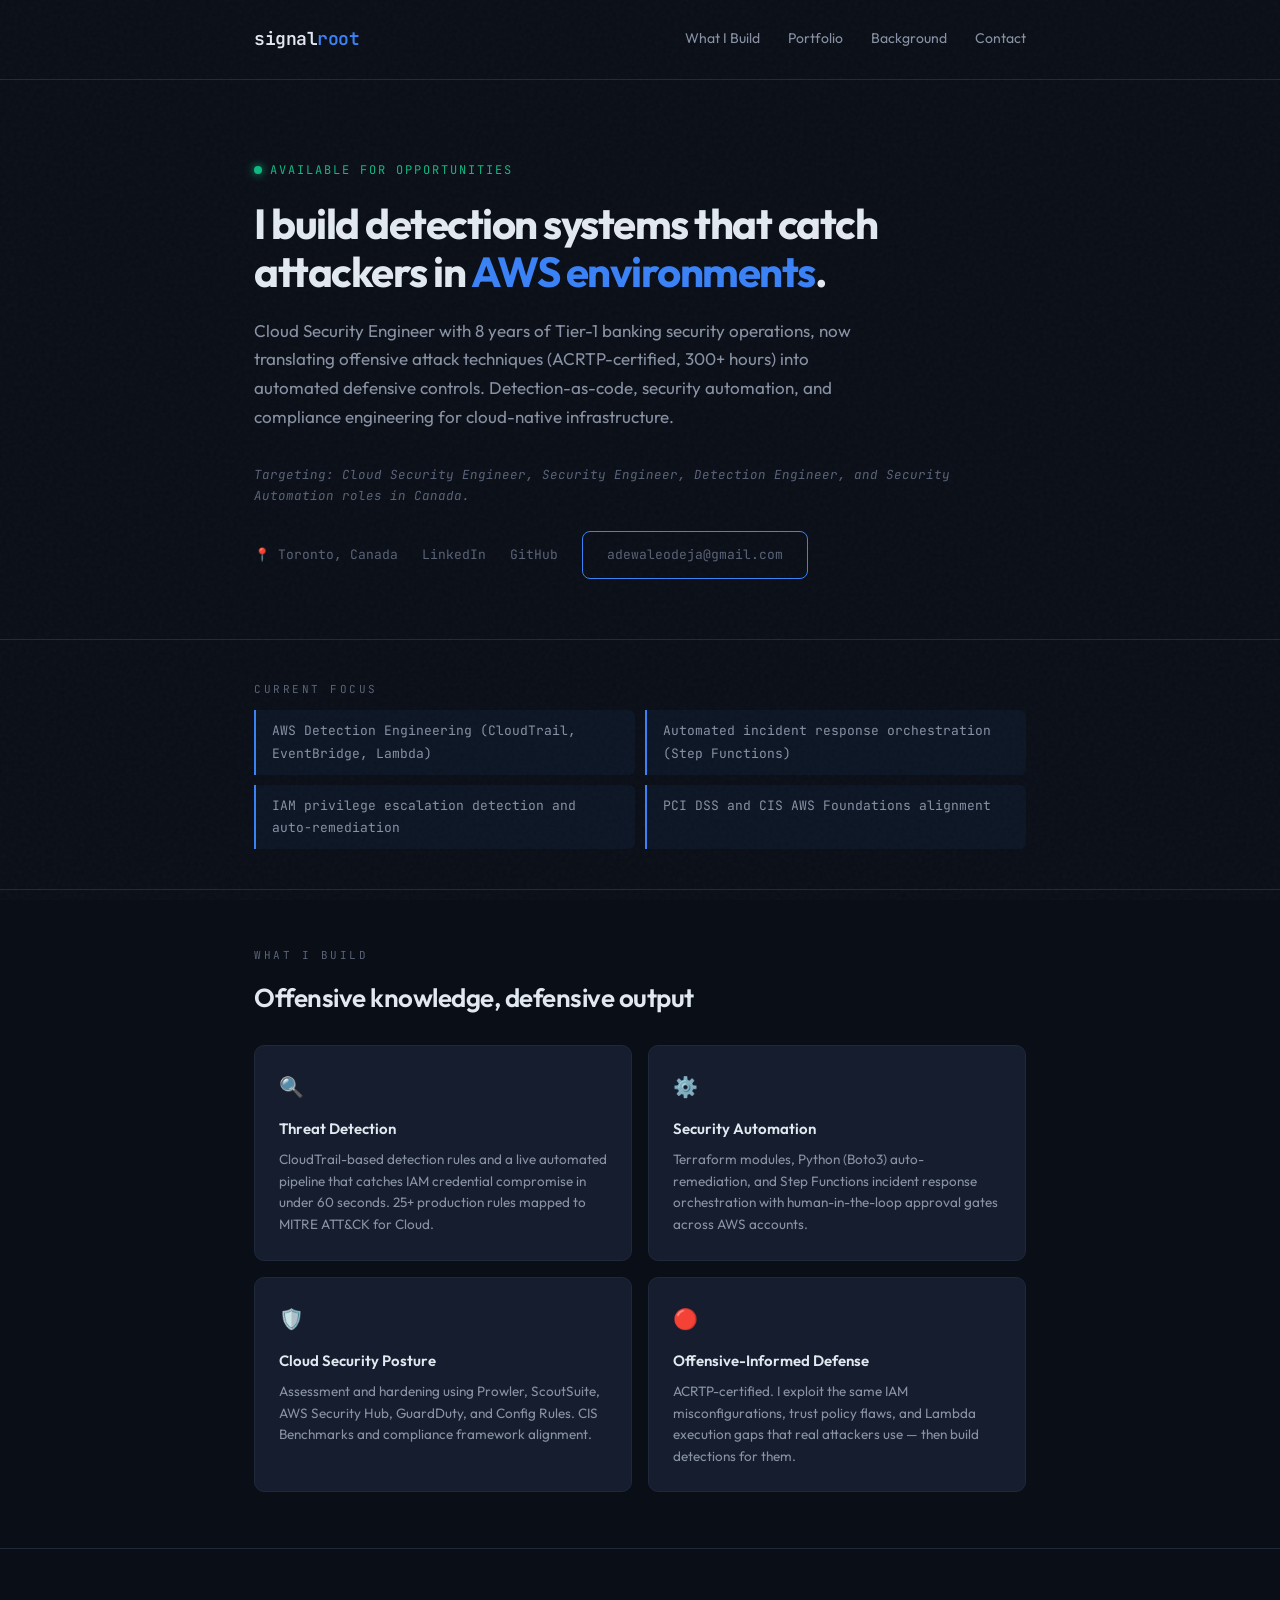
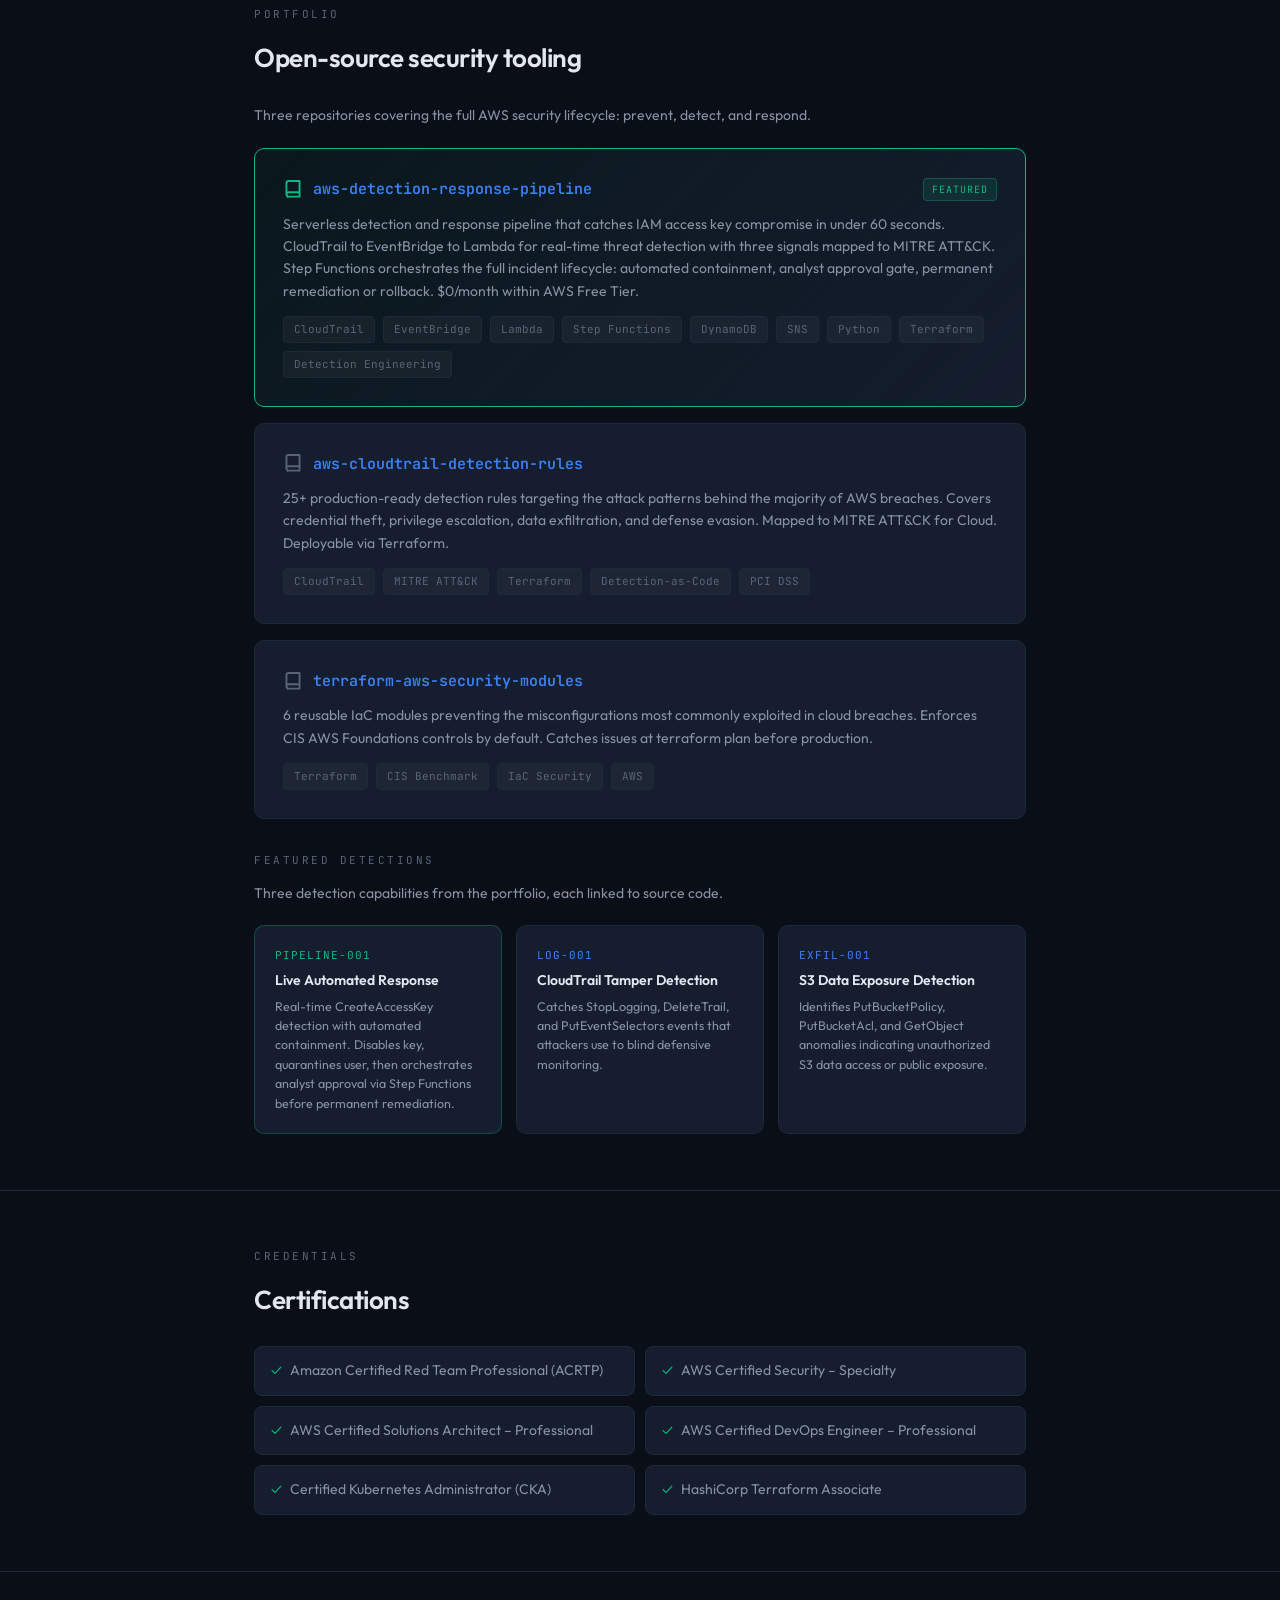
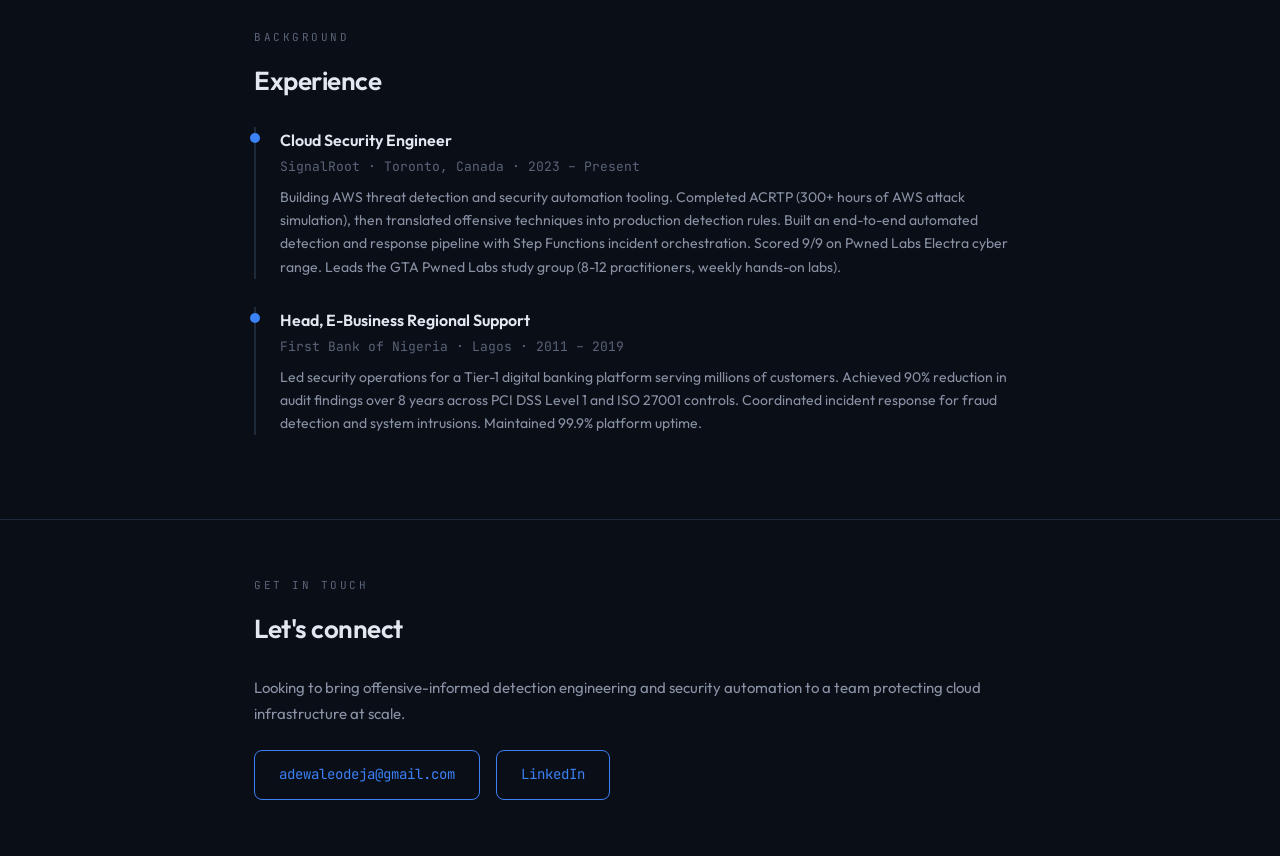
==== commit 6d2a49b3: "Merge remote changes" ====
--- a/index.html
+++ b/index.html
@@ -3,36 +3,26 @@
 <head>
     <meta charset="UTF-8">
     <meta name="viewport" content="width=device-width, initial-scale=1.0">
-    <title>I build detection systems that catch attackers in AWS environments.</title>
-    <meta name="description" content="SignalRoot | SOC-focused Detection Engineer building cloud-native detection rules, automated response pipelines, and IR playbooks for AWS environments.">
+    <title>SignalRoot | Cloud Security Engineering</title>
+    <meta name="description" content="SignalRoot — AWS cloud security engineering, threat detection, and security automation by Adewale Odeja.">
+    <link rel="preconnect" href="https://fonts.googleapis.com">
+    <link rel="preconnect" href="https://fonts.gstatic.com" crossorigin>
+    <link href="https://fonts.googleapis.com/css2?family=JetBrains+Mono:wght@400;600&family=Outfit:wght@300;400;500;600;700&display=swap" rel="stylesheet">
     <style>
-        @import url('https://fonts.googleapis.com/css2?family=JetBrains+Mono:wght@400;500;700&family=Space+Grotesk:wght@400;500;600;700&display=swap');
-
         :root {
-            --bg-primary: #0a0a0f;
-            --bg-secondary: #111118;
-            --bg-card: #16161f;
-            --bg-card-hover: #1c1c28;
-            --text-primary: #e4e4e7;
-            --text-secondary: #a1a1aa;
-            --text-muted: #71717a;
+            --bg-primary: #0a0e17;
+            --bg-secondary: #111827;
+            --bg-card: #151d2e;
+            --border: #1e2a3a;
+            --text-primary: #e2e8f0;
+            --text-secondary: #8892a4;
+            --text-muted: #5a6478;
             --accent: #3b82f6;
-            --accent-dim: rgba(59, 130, 246, 0.15);
-            --accent-green: #10b981;
-            --accent-green-dim: rgba(16, 185, 129, 0.15);
-            --accent-amber: #f59e0b;
-            --accent-amber-dim: rgba(245, 158, 11, 0.15);
-            --accent-red: #ef4444;
-            --accent-red-dim: rgba(239, 68, 68, 0.15);
-            --accent-purple: #8b5cf6;
-            --accent-purple-dim: rgba(139, 92, 246, 0.15);
-            --accent-cyan: #06b6d4;
-            --accent-cyan-dim: rgba(6, 182, 212, 0.15);
-            --border: #27272a;
-            --border-light: #3f3f46;
-            --radius: 12px;
-            --font-mono: 'JetBrains Mono', monospace;
-            --font-body: 'Space Grotesk', sans-serif;
+            --accent-glow: rgba(59, 130, 246, 0.15);
+            --green: #10b981;
+            --green-glow: rgba(16, 185, 129, 0.12);
+            --mono: 'JetBrains Mono', monospace;
+            --sans: 'Outfit', -apple-system, sans-serif;
         }
 
         * { margin: 0; padding: 0; box-sizing: border-box; }
@@ -40,239 +30,411 @@
         html { scroll-behavior: smooth; }
 
         body {
-            font-family: var(--font-body);
+            font-family: var(--sans);
             background: var(--bg-primary);
             color: var(--text-primary);
             line-height: 1.7;
             -webkit-font-smoothing: antialiased;
         }
 
-        /* NAV */
+        /* === NOISE OVERLAY === */
+        body::before {
+            content: '';
+            position: fixed;
+            top: 0; left: 0; right: 0; bottom: 0;
+            background-image: url("data:image/svg+xml,%3Csvg viewBox='0 0 256 256' xmlns='http://www.w3.org/2000/svg'%3E%3Cfilter id='noise'%3E%3CfeTurbulence type='fractalNoise' baseFrequency='0.9' numOctaves='4' stitchTiles='stitch'/%3E%3C/filter%3E%3Crect width='100%25' height='100%25' filter='url(%23noise)' opacity='0.03'/%3E%3C/svg%3E");
+            pointer-events: none;
+            z-index: 0;
+        }
+
+        /* === LAYOUT === */
+        .container {
+            max-width: 820px;
+            margin: 0 auto;
+            padding: 0 24px;
+            position: relative;
+            z-index: 1;
+        }
+
+        /* === NAV === */
         nav {
-            position: fixed; top: 0; left: 0; right: 0; z-index: 100;
-            background: rgba(10, 10, 15, 0.85);
-            backdrop-filter: blur(20px);
+            padding: 24px 0;
             border-bottom: 1px solid var(--border);
-            padding: 0 2rem;
-        }
-        nav .nav-inner {
-            max-width: 1200px; margin: 0 auto;
-            display: flex; justify-content: space-between; align-items: center;
-            height: 64px;
-        }
-        nav .logo {
-            font-family: var(--font-mono); font-weight: 700; font-size: 1rem;
-            color: var(--accent); text-decoration: none;
-        }
-        nav .nav-links { display: flex; gap: 2rem; }
-        nav .nav-links a {
-            font-size: 0.875rem; color: var(--text-secondary);
-            text-decoration: none; transition: color 0.2s;
-        }
-        nav .nav-links a:hover { color: var(--text-primary); }
-
-        /* SECTIONS */
-        section { padding: 6rem 2rem; max-width: 1200px; margin: 0 auto; }
-
-        /* HERO */
-        .hero { padding-top: 10rem; padding-bottom: 4rem; }
-        .hero .badge {
-            display: inline-flex; align-items: center; gap: 0.5rem;
-            background: var(--accent-green-dim); color: var(--accent-green);
-            font-size: 0.8rem; font-weight: 500; padding: 0.4rem 1rem;
-            border-radius: 100px; border: 1px solid rgba(16, 185, 129, 0.25);
-            margin-bottom: 2rem;
-        }
-        .hero .badge::before {
-            content: ''; width: 8px; height: 8px; border-radius: 50%;
-            background: var(--accent-green);
+            margin-bottom: 0;
+        }
+        nav .container {
+            display: flex;
+            justify-content: space-between;
+            align-items: center;
+        }
+        .logo {
+            font-family: var(--mono);
+            font-weight: 600;
+            font-size: 18px;
+            color: var(--text-primary);
+            text-decoration: none;
+            letter-spacing: -0.5px;
+        }
+        .logo span { color: var(--accent); }
+        .nav-links { display: flex; gap: 28px; }
+        .nav-links a {
+            color: var(--text-secondary);
+            text-decoration: none;
+            font-size: 14px;
+            font-weight: 400;
+            transition: color 0.2s;
+        }
+        .nav-links a:hover { color: var(--text-primary); }
+
+        /* === HERO === */
+        .hero {
+            padding: 80px 0 60px;
+            border-bottom: 1px solid var(--border);
+        }
+        .hero-label {
+            font-family: var(--mono);
+            font-size: 12px;
+            color: var(--green);
+            text-transform: uppercase;
+            letter-spacing: 2px;
+            margin-bottom: 20px;
+            display: flex;
+            align-items: center;
+            gap: 8px;
+        }
+        .hero-label::before {
+            content: '';
+            width: 8px;
+            height: 8px;
+            background: var(--green);
+            border-radius: 50%;
+            display: inline-block;
+            box-shadow: 0 0 8px var(--green);
             animation: pulse 2s ease-in-out infinite;
         }
-        @keyframes pulse { 0%, 100% { opacity: 1; } 50% { opacity: 0.4; } }
-
+        @keyframes pulse {
+            0%, 100% { opacity: 1; }
+            50% { opacity: 0.4; }
+        }
         .hero h1 {
-            font-size: clamp(2.2rem, 5vw, 3.5rem); font-weight: 700;
-            line-height: 1.15; margin-bottom: 1.5rem; max-width: 800px;
+            font-size: 42px;
+            font-weight: 700;
+            line-height: 1.15;
+            letter-spacing: -1.5px;
+            margin-bottom: 20px;
+            color: var(--text-primary);
         }
         .hero h1 em {
-            font-style: normal; color: var(--accent);
-            background: linear-gradient(135deg, var(--accent), #60a5fa);
-            -webkit-background-clip: text; -webkit-text-fill-color: transparent;
-        }
-        .hero .desc {
-            font-size: 1.1rem; color: var(--text-secondary);
-            max-width: 680px; margin-bottom: 1rem; line-height: 1.8;
-        }
-        .hero .targeting {
-            font-size: 0.9rem; color: var(--text-muted);
-            margin-bottom: 2rem; font-style: italic;
-        }
-        .hero .meta {
-            display: flex; flex-wrap: wrap; gap: 1.5rem; align-items: center;
-            font-size: 0.9rem; color: var(--text-secondary);
-        }
-        .hero .meta a {
-            color: var(--accent); text-decoration: none;
+            font-style: normal;
+            color: var(--accent);
+        }
+        .hero-sub {
+            font-size: 17px;
+            color: var(--text-secondary);
+            max-width: 620px;
+            line-height: 1.7;
+            margin-bottom: 32px;
+        }
+        .hero-meta {
+            display: flex;
+            gap: 24px;
+            flex-wrap: wrap;
+        }
+        .hero-meta a, .hero-meta span {
+            font-family: var(--mono);
+            font-size: 13px;
+            color: var(--text-muted);
+            text-decoration: none;
+            display: flex;
+            align-items: center;
+            gap: 6px;
             transition: color 0.2s;
         }
-        .hero .meta a:hover { color: #60a5fa; }
-
-        /* FOCUS PILLS */
-        .focus { padding-top: 2rem; padding-bottom: 4rem; }
-        .focus-label {
-            font-family: var(--font-mono); font-size: 0.75rem;
-            color: var(--text-muted); text-transform: uppercase;
-            letter-spacing: 0.1em; margin-bottom: 1rem;
+        .hero-meta a:hover { color: var(--accent); }
+
+        /* === SECTIONS === */
+        section {
+            padding: 56px 0;
+            border-bottom: 1px solid var(--border);
+        }
+        section:last-of-type { border-bottom: none; }
+
+        .section-label {
+            font-family: var(--mono);
+            font-size: 11px;
+            color: var(--text-muted);
+            text-transform: uppercase;
+            letter-spacing: 2.5px;
+            margin-bottom: 12px;
+        }
+        .section-title {
+            font-size: 26px;
+            font-weight: 600;
+            letter-spacing: -0.5px;
+            margin-bottom: 24px;
+            color: var(--text-primary);
+        }
+
+        /* === WHAT I BUILD === */
+        .capability-grid {
+            display: grid;
+            grid-template-columns: 1fr 1fr;
+            gap: 16px;
+        }
+        .capability-card {
+            background: var(--bg-card);
+            border: 1px solid var(--border);
+            border-radius: 10px;
+            padding: 24px;
+            transition: border-color 0.3s, box-shadow 0.3s;
+        }
+        .capability-card:hover {
+            border-color: var(--accent);
+            box-shadow: 0 0 20px var(--accent-glow);
+        }
+        .capability-card h3 {
+            font-size: 15px;
+            font-weight: 600;
+            margin-bottom: 8px;
+            color: var(--text-primary);
+        }
+        .capability-card p {
+            font-size: 13.5px;
+            color: var(--text-secondary);
+            line-height: 1.6;
+        }
+        .capability-card .icon {
+            font-size: 20px;
+            margin-bottom: 12px;
+            display: block;
+        }
+
+        /* === PORTFOLIO === */
+        .repo-card {
+            background: var(--bg-card);
+            border: 1px solid var(--border);
+            border-radius: 10px;
+            padding: 28px;
+            margin-bottom: 16px;
+            transition: border-color 0.3s, box-shadow 0.3s;
+            text-decoration: none;
+            display: block;
+        }
+        .repo-card:hover {
+            border-color: var(--green);
+            box-shadow: 0 0 24px var(--green-glow);
+        }
+        .repo-header {
+            display: flex;
+            align-items: center;
+            gap: 10px;
+            margin-bottom: 10px;
+        }
+        .repo-header svg { flex-shrink: 0; }
+        .repo-name {
+            font-family: var(--mono);
+            font-size: 15px;
+            font-weight: 600;
+            color: var(--accent);
+        }
+        .repo-desc {
+            font-size: 14px;
+            color: var(--text-secondary);
+            line-height: 1.6;
+            margin-bottom: 14px;
+        }
+        .repo-tags {
+            display: flex;
+            gap: 8px;
+            flex-wrap: wrap;
+        }
+        .tag {
+            font-family: var(--mono);
+            font-size: 11px;
+            color: var(--text-muted);
+            background: rgba(255,255,255,0.04);
+            border: 1px solid var(--border);
+            padding: 3px 10px;
+            border-radius: 4px;
+        }
+
+        /* === CREDENTIALS === */
+        .cert-grid {
+            display: grid;
+            grid-template-columns: 1fr 1fr;
+            gap: 10px;
+        }
+        .cert-item {
+            font-size: 14px;
+            color: var(--text-secondary);
+            padding: 12px 16px;
+            background: var(--bg-card);
+            border: 1px solid var(--border);
+            border-radius: 8px;
+            display: flex;
+            align-items: center;
+            gap: 8px;
+        }
+        .cert-item .cert-icon {
+            color: var(--green);
+            font-size: 14px;
+            flex-shrink: 0;
+        }
+
+        /* === BACKGROUND === */
+        .timeline-item {
+            padding-left: 24px;
+            border-left: 2px solid var(--border);
+            margin-bottom: 28px;
+            position: relative;
+        }
+        .timeline-item::before {
+            content: '';
+            width: 10px;
+            height: 10px;
+            background: var(--accent);
+            border-radius: 50%;
+            position: absolute;
+            left: -6px;
+            top: 6px;
+        }
+        .timeline-role {
+            font-size: 16px;
+            font-weight: 600;
+            color: var(--text-primary);
+            margin-bottom: 2px;
+        }
+        .timeline-company {
+            font-size: 13px;
+            color: var(--text-muted);
+            font-family: var(--mono);
+            margin-bottom: 8px;
+        }
+        .timeline-desc {
+            font-size: 14px;
+            color: var(--text-secondary);
+            line-height: 1.65;
+        }
+
+        /* === CONTACT === */
+        .contact-row {
+            display: flex;
+            gap: 16px;
+            flex-wrap: wrap;
+        }
+        .contact-link {
+            font-family: var(--mono);
+            font-size: 14px;
+            color: var(--accent);
+            text-decoration: none;
+            padding: 12px 24px;
+            border: 1px solid var(--accent);
+            border-radius: 8px;
+            transition: background 0.2s, color 0.2s;
+        }
+        .contact-link:hover {
+            background: var(--accent);
+            color: #fff;
+        }
+
+        /* === FOOTER === */
+        footer {
+            padding: 32px 0;
+            text-align: center;
+        }
+        footer p {
+            font-size: 13px;
+            color: var(--text-muted);
+        }
+
+        /* === RESPONSIVE === */
+        @media (max-width: 640px) {
+            .hero h1 { font-size: 30px; }
+            .capability-grid { grid-template-columns: 1fr; }
+            .cert-grid { grid-template-columns: 1fr; }
+            .hero-meta { flex-direction: column; gap: 12px; }
+            .nav-links { gap: 16px; }
+            .nav-links a { font-size: 13px; }
+            .focus-grid { grid-template-columns: 1fr; }
+            .detection-grid { grid-template-columns: 1fr; }
+        }
+
+        /* === HERO POSITIONING LINE === */
+        .hero-position {
+            font-family: var(--mono);
+            font-size: 12.5px;
+            color: var(--text-muted);
+            margin-bottom: 24px;
+            font-style: italic;
+        }
+
+        /* === CURRENT FOCUS === */
+        .focus-section {
+            padding: 40px 0;
+            border-bottom: 1px solid var(--border);
         }
         .focus-grid {
-            display: flex; flex-wrap: wrap; gap: 0.75rem;
-        }
-        .focus-pill {
-            background: var(--bg-card); border: 1px solid var(--border);
-            padding: 0.5rem 1.25rem; border-radius: 100px;
-            font-size: 0.875rem; color: var(--text-secondary);
-        }
-
-        /* CAPABILITIES */
-        .section-label {
-            font-family: var(--font-mono); font-size: 0.75rem;
-            color: var(--text-muted); text-transform: uppercase;
-            letter-spacing: 0.1em; margin-bottom: 0.5rem;
-        }
-        .section-title {
-            font-size: 1.75rem; font-weight: 700; margin-bottom: 3rem;
-        }
-
-        .cap-grid {
             display: grid;
-            grid-template-columns: repeat(auto-fit, minmax(280px, 1fr));
-            gap: 1.5rem;
-        }
-        .cap-card {
-            background: var(--bg-card); border: 1px solid var(--border);
-            border-radius: var(--radius); padding: 2rem;
-            transition: all 0.3s ease;
-        }
-        .cap-card:hover {
-            border-color: var(--border-light);
-            background: var(--bg-card-hover);
-            transform: translateY(-2px);
-        }
-        .cap-icon {
-            font-size: 1.5rem; margin-bottom: 1rem;
-            width: 48px; height: 48px; border-radius: 10px;
-            display: flex; align-items: center; justify-content: center;
-        }
-        .cap-card h3 { font-size: 1.05rem; font-weight: 600; margin-bottom: 0.75rem; }
-        .cap-card p { font-size: 0.9rem; color: var(--text-secondary); line-height: 1.7; }
-
-        /* PORTFOLIO */
-        .port-grid { display: grid; gap: 1.5rem; }
-        .port-card {
-            background: var(--bg-card); border: 1px solid var(--border);
-            border-radius: var(--radius); padding: 2rem;
-            text-decoration: none; color: inherit;
-            transition: all 0.3s ease; display: block;
-        }
-        .port-card:hover {
+            grid-template-columns: 1fr 1fr;
+            gap: 10px;
+        }
+        .focus-item {
+            font-family: var(--mono);
+            font-size: 13px;
+            color: var(--text-secondary);
+            padding: 10px 16px;
+            background: rgba(59, 130, 246, 0.06);
+            border-left: 2px solid var(--accent);
+            border-radius: 0 6px 6px 0;
+        }
+
+        /* === DETECTION PROJECTS === */
+        .detection-grid {
+            display: grid;
+            grid-template-columns: 1fr 1fr 1fr;
+            gap: 14px;
+            margin-top: 20px;
+        }
+        .detection-card {
+            background: var(--bg-card);
+            border: 1px solid var(--border);
+            border-radius: 10px;
+            padding: 20px;
+            text-decoration: none;
+            display: block;
+            transition: border-color 0.3s, box-shadow 0.3s;
+        }
+        .detection-card:hover {
             border-color: var(--accent);
-            background: var(--bg-card-hover);
-            transform: translateY(-2px);
-        }
-        .port-card.featured { border-color: var(--accent); }
-        .port-badge {
-            display: inline-block; font-size: 0.7rem; font-weight: 600;
-            color: var(--accent); background: var(--accent-dim);
-            padding: 0.2rem 0.75rem; border-radius: 100px;
-            margin-bottom: 0.75rem;
-        }
-        .port-card h3 {
-            font-family: var(--font-mono); font-size: 1rem;
-            font-weight: 600; margin-bottom: 0.75rem;
-        }
-        .port-card p { font-size: 0.875rem; color: var(--text-secondary); line-height: 1.7; margin-bottom: 1rem; }
-        .port-tags { display: flex; flex-wrap: wrap; gap: 0.5rem; }
-        .port-tag {
-            font-family: var(--font-mono); font-size: 0.7rem;
-            color: var(--text-muted); background: var(--bg-primary);
-            padding: 0.25rem 0.75rem; border-radius: 100px;
-            border: 1px solid var(--border);
-        }
-
-        /* DETECTIONS */
-        .det-grid {
-            display: grid;
-            grid-template-columns: repeat(auto-fit, minmax(300px, 1fr));
-            gap: 1.5rem; margin-top: 2rem;
-        }
-        .det-card {
-            background: var(--bg-card); border: 1px solid var(--border);
-            border-radius: var(--radius); padding: 1.75rem;
-            text-decoration: none; color: inherit;
-            transition: all 0.3s ease;
-        }
-        .det-card:hover {
-            border-color: var(--border-light);
-            transform: translateY(-2px);
-        }
-        .det-id {
-            font-family: var(--font-mono); font-size: 0.75rem;
-            color: var(--accent); margin-bottom: 0.25rem;
-        }
-        .det-card h4 { font-size: 0.95rem; font-weight: 600; margin-bottom: 0.5rem; }
-        .det-card p { font-size: 0.85rem; color: var(--text-secondary); }
-
-        /* CERTS */
-        .certs-grid {
-            display: grid;
-            grid-template-columns: repeat(auto-fit, minmax(320px, 1fr));
-            gap: 0.75rem; margin-top: 2rem;
-        }
-        .cert-item {
-            display: flex; align-items: center; gap: 0.75rem;
-            padding: 0.75rem 1.25rem; background: var(--bg-card);
-            border: 1px solid var(--border); border-radius: 8px;
-            font-size: 0.9rem;
-        }
-        .cert-check { color: var(--accent-green); font-weight: 700; }
-
-        /* EXPERIENCE */
-        .exp-timeline { display: grid; gap: 2.5rem; margin-top: 2rem; }
-        .exp-item { padding-left: 1.5rem; border-left: 2px solid var(--border); }
-        .exp-title { font-size: 1.1rem; font-weight: 600; }
-        .exp-company { font-size: 0.9rem; color: var(--text-secondary); margin-bottom: 0.75rem; }
-        .exp-desc { font-size: 0.9rem; color: var(--text-secondary); line-height: 1.8; }
-        .exp-desc p { margin-bottom: 0.5rem; }
-
-        /* CONTACT */
-        .contact-text {
-            font-size: 1.1rem; color: var(--text-secondary);
-            max-width: 600px; margin-bottom: 2rem; line-height: 1.8;
-        }
-        .contact-links { display: flex; gap: 1.5rem; flex-wrap: wrap; }
-        .contact-links a {
-            color: var(--accent); text-decoration: none;
-            font-size: 0.95rem; transition: color 0.2s;
-        }
-        .contact-links a:hover { color: #60a5fa; }
-
-        /* RESPONSIVE */
-        @media (max-width: 768px) {
-            section { padding: 4rem 1.25rem; }
-            .hero { padding-top: 7rem; }
-            .hero h1 { font-size: 2rem; }
-            nav .nav-links { gap: 1rem; }
-            nav .nav-links a { font-size: 0.8rem; }
-            .cap-grid { grid-template-columns: 1fr; }
+            box-shadow: 0 0 20px var(--accent-glow);
+        }
+        .detection-id {
+            font-family: var(--mono);
+            font-size: 11px;
+            color: var(--accent);
+            letter-spacing: 1px;
+            margin-bottom: 6px;
+            text-transform: uppercase;
+        }
+        .detection-title {
+            font-size: 14px;
+            font-weight: 600;
+            color: var(--text-primary);
+            margin-bottom: 6px;
+            line-height: 1.4;
+        }
+        .detection-desc {
+            font-size: 12.5px;
+            color: var(--text-secondary);
+            line-height: 1.55;
         }
     </style>
 </head>
 <body>
 
-<!-- NAV -->
 <nav>
-    <div class="nav-inner">
-        <a href="#" class="logo">signalroot</a>
+    <div class="container">
+        <a href="#" class="logo">signal<span>root</span></a>
         <div class="nav-links">
             <a href="#capabilities">What I Build</a>
             <a href="#portfolio">Portfolio</a>
@@ -282,261 +444,210 @@
     </div>
 </nav>
 
-<!-- HERO -->
-<section class="hero">
-    <div class="badge">Available for opportunities</div>
-    <h1>I build detection systems that catch attackers in <em>AWS environments</em>.</h1>
-    <p class="desc">
-        SOC-focused Detection Engineer with 8+ years securing a Tier-1 banking platform
-        and hands-on AWS offensive security training (ACRTP-certified, 300+ hours).
-        Combines SOC investigation and incident response experience with cloud-native
-        detection engineering, security automation, and compliance alignment.
-    </p>
-    <p class="targeting">
-        Targeting: SOC Analyst, Detection Engineer, Cloud Security Engineer,
-        and Security Operations roles in Canada.
-    </p>
-    <div class="meta">
-        <span>📍 Toronto, Canada</span>
-        <a href="https://linkedin.com/in/adewaleodeja">LinkedIn</a>
-        <a href="https://github.com/Walentino">GitHub</a>
-        <a href="mailto:adewaleodeja@gmail.com">adewaleodeja@gmail.com</a>
+<header class="hero">
+    <div class="container">
+        <div class="hero-label">Available for opportunities</div>
+        <h1>I build detection systems that catch attackers in <em>AWS environments</em>.</h1>
+        <p class="hero-sub">
+            Cloud Security Engineer with 8 years of Tier-1 banking security operations, 
+            now translating offensive attack techniques (ACRTP-certified, 300+ hours) into 
+            automated defensive controls. Detection-as-code, security automation, and 
+            compliance engineering for cloud-native infrastructure.
+        </p>
+        <p class="hero-position">Targeting: Cloud Security Engineer, Security Engineer, Detection Engineer, and Security Automation roles in Canada.</p>
+        <div class="hero-meta">
+            <span>📍 Toronto, Canada</span>
+            <a href="https://linkedin.com/in/adewaleodeja" target="_blank" rel="noopener">LinkedIn</a>
+            <a href="https://github.com/Walentino" target="_blank" rel="noopener">GitHub</a>
+            <a href="mailto:adewaleodeja@gmail.com" class="contact-link">adewaleodeja@gmail.com</a>
+        </div>
+    </div>
+</header>
+
+<div class="focus-section">
+    <div class="container">
+        <div class="section-label">Current Focus</div>
+        <div class="focus-grid">
+            <div class="focus-item">AWS Detection Engineering (CloudTrail, EventBridge, Lambda)</div>
+            <div class="focus-item">Automated incident response orchestration (Step Functions)</div>
+            <div class="focus-item">IAM privilege escalation detection and auto-remediation</div>
+            <div class="focus-item">PCI DSS and CIS AWS Foundations alignment</div>
+        </div>
+    </div>
+</div>
+
+<section id="capabilities">
+    <div class="container">
+        <div class="section-label">What I Build</div>
+        <h2 class="section-title">Offensive knowledge, defensive output</h2>
+        <div class="capability-grid">
+            <div class="capability-card">
+                <span class="icon">🔍</span>
+                <h3>Threat Detection</h3>
+                <p>CloudTrail-based detection rules and a live automated pipeline that catches IAM credential compromise in under 60 seconds. 25+ production rules mapped to MITRE ATT&CK for Cloud.</p>
+            </div>
+            <div class="capability-card">
+                <span class="icon">⚙️</span>
+                <h3>Security Automation</h3>
+                <p>Terraform modules, Python (Boto3) auto-remediation, and Step Functions incident response orchestration with human-in-the-loop approval gates across AWS accounts.</p>
+            </div>
+            <div class="capability-card">
+                <span class="icon">🛡️</span>
+                <h3>Cloud Security Posture</h3>
+                <p>Assessment and hardening using Prowler, ScoutSuite, AWS Security Hub, GuardDuty, and Config Rules. CIS Benchmarks and compliance framework alignment.</p>
+            </div>
+            <div class="capability-card">
+                <span class="icon">🔴</span>
+                <h3>Offensive-Informed Defense</h3>
+                <p>ACRTP-certified. I exploit the same IAM misconfigurations, trust policy flaws, and Lambda execution gaps that real attackers use — then build detections for them.</p>
+            </div>
+        </div>
     </div>
 </section>
 
-<!-- CURRENT FOCUS -->
-<section class="focus">
-    <div class="focus-label">Current Focus</div>
-    <div class="focus-grid">
-        <span class="focus-pill">SOC Investigation & Triage (Splunk, Elastic/Kibana)</span>
-        <span class="focus-pill">AWS Detection Engineering (CloudTrail, EventBridge, Lambda)</span>
-        <span class="focus-pill">Automated Incident Response (Step Functions, SOAR)</span>
-        <span class="focus-pill">Threat Hunting & MITRE ATT&CK Detection Coverage</span>
-        <span class="focus-pill">Sigma Rule Development & Detection Tuning</span>
-        <span class="focus-pill">IAM Privilege Escalation Detection & Auto-Remediation</span>
-        <span class="focus-pill">PCI DSS & CIS AWS Foundations Alignment</span>
+<section id="portfolio">
+    <div class="container">
+        <div class="section-label">Portfolio</div>
+        <h2 class="section-title">Open-source security tooling</h2>
+        <p style="color: var(--text-secondary); font-size: 14px; margin-bottom: 20px;">Three repositories covering the full AWS security lifecycle: prevent, detect, and respond.</p>
+
+        <a href="https://github.com/Walentino/aws-detection-response-pipeline" target="_blank" rel="noopener" class="repo-card" style="border-color: var(--green); background: linear-gradient(135deg, rgba(16, 185, 129, 0.06) 0%, var(--bg-card) 100%);">
+            <div class="repo-header">
+                <svg width="20" height="20" viewBox="0 0 16 16" fill="currentColor" style="color: var(--green)"><path d="M2 2.5A2.5 2.5 0 014.5 0h8.75a.75.75 0 01.75.75v12.5a.75.75 0 01-.75.75h-2.5a.75.75 0 110-1.5h1.75v-2h-8a1 1 0 00-.714 1.7.75.75 0 01-1.072 1.05A2.495 2.495 0 012 11.5v-9zm10.5-1h-8a1 1 0 00-1 1v6.708A2.486 2.486 0 014.5 9h8V1.5zm-8 11h8v1.5h-8a1 1 0 110-1.5z"/></svg>
+                <span class="repo-name">aws-detection-response-pipeline</span>
+                <span style="font-family: var(--mono); font-size: 10px; color: var(--green); background: rgba(16, 185, 129, 0.12); border: 1px solid rgba(16, 185, 129, 0.3); padding: 2px 8px; border-radius: 4px; text-transform: uppercase; letter-spacing: 1px; margin-left: auto;">Featured</span>
+            </div>
+            <p class="repo-desc">
+                Serverless detection and response pipeline that catches IAM access key compromise in under 60 seconds.
+                CloudTrail to EventBridge to Lambda for real-time threat detection with three signals mapped to MITRE ATT&CK.
+                Step Functions orchestrates the full incident lifecycle: automated containment, analyst approval gate, permanent remediation or rollback.
+                $0/month within AWS Free Tier.
+            </p>
+            <div class="repo-tags">
+                <span class="tag">CloudTrail</span>
+                <span class="tag">EventBridge</span>
+                <span class="tag">Lambda</span>
+                <span class="tag">Step Functions</span>
+                <span class="tag">DynamoDB</span>
+                <span class="tag">SNS</span>
+                <span class="tag">Python</span>
+                <span class="tag">Terraform</span>
+                <span class="tag">Detection Engineering</span>
+            </div>
+        </a>
+
+        <a href="https://github.com/Walentino/aws-cloudtrail-detection-rules" target="_blank" rel="noopener" class="repo-card">
+            <div class="repo-header">
+                <svg width="20" height="20" viewBox="0 0 16 16" fill="currentColor" style="color: var(--text-muted)"><path d="M2 2.5A2.5 2.5 0 014.5 0h8.75a.75.75 0 01.75.75v12.5a.75.75 0 01-.75.75h-2.5a.75.75 0 110-1.5h1.75v-2h-8a1 1 0 00-.714 1.7.75.75 0 01-1.072 1.05A2.495 2.495 0 012 11.5v-9zm10.5-1h-8a1 1 0 00-1 1v6.708A2.486 2.486 0 014.5 9h8V1.5zm-8 11h8v1.5h-8a1 1 0 110-1.5z"/></svg>
+                <span class="repo-name">aws-cloudtrail-detection-rules</span>
+            </div>
+            <p class="repo-desc">
+                25+ production-ready detection rules targeting the attack patterns behind the majority of AWS breaches. 
+                Covers credential theft, privilege escalation, data exfiltration, and defense evasion. 
+                Mapped to MITRE ATT&CK for Cloud. Deployable via Terraform.
+            </p>
+            <div class="repo-tags">
+                <span class="tag">CloudTrail</span>
+                <span class="tag">MITRE ATT&CK</span>
+                <span class="tag">Terraform</span>
+                <span class="tag">Detection-as-Code</span>
+                <span class="tag">PCI DSS</span>
+            </div>
+        </a>
+
+        <a href="https://github.com/Walentino/terraform-aws-security-modules" target="_blank" rel="noopener" class="repo-card">
+            <div class="repo-header">
+                <svg width="20" height="20" viewBox="0 0 16 16" fill="currentColor" style="color: var(--text-muted)"><path d="M2 2.5A2.5 2.5 0 014.5 0h8.75a.75.75 0 01.75.75v12.5a.75.75 0 01-.75.75h-2.5a.75.75 0 110-1.5h1.75v-2h-8a1 1 0 00-.714 1.7.75.75 0 01-1.072 1.05A2.495 2.495 0 012 11.5v-9zm10.5-1h-8a1 1 0 00-1 1v6.708A2.486 2.486 0 014.5 9h8V1.5zm-8 11h8v1.5h-8a1 1 0 110-1.5z"/></svg>
+                <span class="repo-name">terraform-aws-security-modules</span>
+            </div>
+            <p class="repo-desc">
+                6 reusable IaC modules preventing the misconfigurations most commonly exploited in cloud breaches. 
+                Enforces CIS AWS Foundations controls by default. Catches issues at terraform plan before production.
+            </p>
+            <div class="repo-tags">
+                <span class="tag">Terraform</span>
+                <span class="tag">CIS Benchmark</span>
+                <span class="tag">IaC Security</span>
+                <span class="tag">AWS</span>
+            </div>
+        </a>
+
+        <div style="margin-top: 32px;">
+            <div class="section-label">Featured Detections</div>
+            <p style="color: var(--text-secondary); font-size: 14px; margin-bottom: 16px;">Three detection capabilities from the portfolio, each linked to source code.</p>
+            <div class="detection-grid">
+                <a href="https://github.com/Walentino/aws-detection-response-pipeline" target="_blank" rel="noopener" class="detection-card" style="border-color: rgba(16, 185, 129, 0.3);">
+                    <div class="detection-id" style="color: var(--green);">PIPELINE-001</div>
+                    <div class="detection-title">Live Automated Response</div>
+                    <div class="detection-desc">Real-time CreateAccessKey detection with automated containment. Disables key, quarantines user, then orchestrates analyst approval via Step Functions before permanent remediation.</div>
+                </a>
+                <a href="https://github.com/Walentino/aws-cloudtrail-detection-rules" target="_blank" rel="noopener" class="detection-card">
+                    <div class="detection-id">LOG-001</div>
+                    <div class="detection-title">CloudTrail Tamper Detection</div>
+                    <div class="detection-desc">Catches StopLogging, DeleteTrail, and PutEventSelectors events that attackers use to blind defensive monitoring.</div>
+                </a>
+                <a href="https://github.com/Walentino/aws-cloudtrail-detection-rules" target="_blank" rel="noopener" class="detection-card">
+                    <div class="detection-id">EXFIL-001</div>
+                    <div class="detection-title">S3 Data Exposure Detection</div>
+                    <div class="detection-desc">Identifies PutBucketPolicy, PutBucketAcl, and GetObject anomalies indicating unauthorized S3 data access or public exposure.</div>
+                </a>
+            </div>
+        </div>
     </div>
 </section>
 
-<!-- CAPABILITIES -->
-<section id="capabilities">
-    <div class="section-label">What I Build</div>
-    <h2 class="section-title">Offensive knowledge, defensive output</h2>
-    <div class="cap-grid">
-        <div class="cap-card">
-            <div class="cap-icon" style="background: var(--accent-cyan-dim);">🔎</div>
-            <h3>SOC Operations & Investigation</h3>
-            <p>Alert triage, investigation methodology, and incident response across cloud and on-premises environments. Hands-on Splunk and Elastic/Kibana for log analysis, threat hunting, and detection tuning. MITRE ATT&CK-mapped investigation workflows with structured case documentation.</p>
-        </div>
-        <div class="cap-card">
-            <div class="cap-icon" style="background: var(--accent-dim);">🔍</div>
-            <h3>Threat Detection</h3>
-            <p>CloudTrail-based detection rules and a live automated pipeline that catches IAM credential compromise in under 60 seconds. 25+ production rules mapped to MITRE ATT&CK for Cloud. Sigma rules for cross-platform detection coverage.</p>
-        </div>
-        <div class="cap-card">
-            <div class="cap-icon" style="background: var(--accent-green-dim);">⚙️</div>
-            <h3>Security Automation</h3>
-            <p>Terraform modules, Python (Boto3) auto-remediation, and Step Functions incident response orchestration with human-in-the-loop approval gates across AWS accounts. Splunk SOAR integration for automated triage workflows.</p>
-        </div>
-        <div class="cap-card">
-            <div class="cap-icon" style="background: var(--accent-amber-dim);">🛡️</div>
-            <h3>Cloud Security Posture</h3>
-            <p>Assessment and hardening using Prowler, ScoutSuite, AWS Security Hub, GuardDuty, and Config Rules. CIS Benchmarks and compliance framework alignment.</p>
-        </div>
-        <div class="cap-card">
-            <div class="cap-icon" style="background: var(--accent-red-dim);">🔴</div>
-            <h3>Offensive-Informed Defense</h3>
-            <p>ACRTP-certified. I exploit the same IAM misconfigurations, trust policy flaws, and Lambda execution gaps that real attackers use, then build detections for them.</p>
+<section id="credentials">
+    <div class="container">
+        <div class="section-label">Credentials</div>
+        <h2 class="section-title">Certifications</h2>
+        <div class="cert-grid">
+            <div class="cert-item"><span class="cert-icon">✓</span> Amazon Certified Red Team Professional (ACRTP)</div>
+            <div class="cert-item"><span class="cert-icon">✓</span> AWS Certified Security – Specialty</div>
+            <div class="cert-item"><span class="cert-icon">✓</span> AWS Certified Solutions Architect – Professional</div>
+            <div class="cert-item"><span class="cert-icon">✓</span> AWS Certified DevOps Engineer – Professional</div>
+            <div class="cert-item"><span class="cert-icon">✓</span> Certified Kubernetes Administrator (CKA)</div>
+            <div class="cert-item"><span class="cert-icon">✓</span> HashiCorp Terraform Associate</div>
         </div>
     </div>
 </section>
 
-<!-- PORTFOLIO -->
-<section id="portfolio">
-    <div class="section-label">Portfolio</div>
-    <h2 class="section-title">Open-source security tooling</h2>
-    <p style="color: var(--text-secondary); margin-bottom: 2rem; font-size: 0.95rem;">
-        Repositories covering the full security lifecycle: prevent, detect, investigate, and respond.
-    </p>
-    <div class="port-grid">
-        <!-- AWS Detection Response Pipeline -->
-        <a href="https://github.com/Walentino/aws-detection-response-pipeline" class="port-card featured">
-            <span class="port-badge">Featured</span>
-            <h3>aws-detection-response-pipeline</h3>
-            <p>
-                Serverless detection and response pipeline that catches IAM access key compromise in under 60 seconds.
-                CloudTrail to EventBridge to Lambda for real-time threat detection with three signals mapped to MITRE ATT&CK.
-                Step Functions orchestrates the full incident lifecycle: automated containment, analyst approval gate,
-                permanent remediation or rollback. $0/month within AWS Free Tier.
+<section id="background">
+    <div class="container">
+        <div class="section-label">Background</div>
+        <h2 class="section-title">Experience</h2>
+
+        <div class="timeline-item">
+            <div class="timeline-role">Cloud Security Engineer</div>
+            <div class="timeline-company">SignalRoot · Toronto, Canada · 2023 – Present</div>
+            <p class="timeline-desc">
+                Building AWS threat detection and security automation tooling. Completed ACRTP (300+ hours of AWS attack simulation), 
+                then translated offensive techniques into production detection rules. Built an end-to-end automated detection and response pipeline
+                with Step Functions incident orchestration. Scored 9/9 on Pwned Labs Electra cyber range. 
+                Leads the GTA Pwned Labs study group (8-12 practitioners, weekly hands-on labs).
             </p>
-            <div class="port-tags">
-                <span class="port-tag">CloudTrail</span>
-                <span class="port-tag">EventBridge</span>
-                <span class="port-tag">Lambda</span>
-                <span class="port-tag">Step Functions</span>
-                <span class="port-tag">DynamoDB</span>
-                <span class="port-tag">SNS</span>
-                <span class="port-tag">Python</span>
-                <span class="port-tag">Terraform</span>
-                <span class="port-tag">Detection Engineering</span>
-            </div>
-        </a>
-
-        <!-- CloudTrail Detection Rules -->
-        <a href="https://github.com/Walentino/aws-cloudtrail-detection-rules" class="port-card">
-            <h3>aws-cloudtrail-detection-rules</h3>
-            <p>
-                25+ production-ready detection rules targeting the attack patterns behind the majority of AWS breaches.
-                Covers credential theft, privilege escalation, data exfiltration, and defense evasion.
-                Mapped to MITRE ATT&CK for Cloud. Deployable via Terraform.
+        </div>
+
+        <div class="timeline-item">
+            <div class="timeline-role">Head, E-Business Regional Support</div>
+            <div class="timeline-company">First Bank of Nigeria · Lagos · 2011 – 2019</div>
+            <p class="timeline-desc">
+                Led security operations for a Tier-1 digital banking platform serving millions of customers. 
+                Achieved 90% reduction in audit findings over 8 years across PCI DSS Level 1 and ISO 27001 controls. 
+                Coordinated incident response for fraud detection and system intrusions. 
+                Maintained 99.9% platform uptime.
             </p>
-            <div class="port-tags">
-                <span class="port-tag">CloudTrail</span>
-                <span class="port-tag">MITRE ATT&CK</span>
-                <span class="port-tag">Terraform</span>
-                <span class="port-tag">Detection-as-Code</span>
-                <span class="port-tag">PCI DSS</span>
-            </div>
-        </a>
-
-        <!-- Terraform Security Modules -->
-        <a href="https://github.com/Walentino/terraform-aws-security-modules" class="port-card">
-            <h3>terraform-aws-security-modules</h3>
-            <p>
-                6 reusable IaC modules preventing the misconfigurations most commonly exploited in cloud breaches.
-                Enforces CIS AWS Foundations controls by default. Catches issues at terraform plan before production.
-            </p>
-            <div class="port-tags">
-                <span class="port-tag">Terraform</span>
-                <span class="port-tag">CIS Benchmark</span>
-                <span class="port-tag">IaC Security</span>
-                <span class="port-tag">AWS</span>
-            </div>
-        </a>
-
-        <!-- SOC Investigation Portfolio (NEW - Post MyDFIR) -->
-        <a href="https://github.com/Walentino" class="port-card">
-            <span class="port-badge" style="background: var(--accent-green-dim); color: var(--accent-green);">SOC Portfolio</span>
-            <h3>SOC Investigation & Detection Lab</h3>
-            <p>
-                End-to-end SOC lab built on cloud infrastructure: Splunk SIEM with custom dashboards and alerts,
-                Elastic/Kibana for log analysis, Sigma detection rules mapped to MITRE ATT&CK,
-                osTicket for incident management, and Mythic C2 for attack simulation.
-                Includes investigation case studies for phishing, brute force, identity compromise,
-                and endpoint intrusion scenarios with full documentation.
-            </p>
-            <div class="port-tags">
-                <span class="port-tag">Splunk</span>
-                <span class="port-tag">Elastic</span>
-                <span class="port-tag">Sigma Rules</span>
-                <span class="port-tag">Zeek</span>
-                <span class="port-tag">Suricata</span>
-                <span class="port-tag">MITRE ATT&CK</span>
-                <span class="port-tag">Wireshark</span>
-                <span class="port-tag">Yara</span>
-                <span class="port-tag">osTicket</span>
-            </div>
-        </a>
-    </div>
-
-    <!-- Featured Detections -->
-    <div style="margin-top: 4rem;">
-        <div class="section-label">Featured Detections</div>
-        <p style="color: var(--text-secondary); margin-bottom: 1rem; font-size: 0.95rem;">Detection capabilities from the portfolio, each linked to source code.</p>
-        <div class="det-grid">
-            <a href="https://github.com/Walentino/aws-detection-response-pipeline" class="det-card">
-                <div class="det-id">PIPELINE-001</div>
-                <h4>Live Automated Response</h4>
-                <p>Real-time CreateAccessKey detection with automated containment. Disables key, quarantines user, then orchestrates analyst approval via Step Functions before permanent remediation.</p>
-            </a>
-            <a href="https://github.com/Walentino/aws-cloudtrail-detection-rules" class="det-card">
-                <div class="det-id">LOG-001</div>
-                <h4>CloudTrail Tamper Detection</h4>
-                <p>Catches StopLogging, DeleteTrail, and PutEventSelectors events that attackers use to blind defensive monitoring.</p>
-            </a>
-            <a href="https://github.com/Walentino/aws-cloudtrail-detection-rules" class="det-card">
-                <div class="det-id">EXFIL-001</div>
-                <h4>S3 Data Exposure Detection</h4>
-                <p>Identifies PutBucketPolicy, PutBucketAcl, and GetObject anomalies indicating unauthorized S3 data access or public exposure.</p>
-            </a>
         </div>
     </div>
 </section>
 
-<!-- CERTIFICATIONS -->
-<section>
-    <div class="section-label">Credentials</div>
-    <h2 class="section-title">Certifications</h2>
-    <div class="certs-grid">
-        <div class="cert-item"><span class="cert-check">✓</span> Amazon Certified Red Team Professional (ACRTP)</div>
-        <div class="cert-item"><span class="cert-check">✓</span> AWS Certified Security – Specialty</div>
-        <div class="cert-item"><span class="cert-check">✓</span> AWS Certified Solutions Architect – Professional</div>
-        <div class="cert-item"><span class="cert-check">✓</span> AWS Certified DevOps Engineer – Professional</div>
-        <div class="cert-item"><span class="cert-check">✓</span> Certified Kubernetes Administrator (CKA)</div>
-        <div class="cert-item"><span class="cert-check">✓</span> HashiCorp Terraform Associate</div>
-    </div>
-</section>
-
-<!-- EXPERIENCE -->
-<section id="background">
-    <div class="section-label">Background</div>
-    <h2 class="section-title">Experience</h2>
-    <div class="exp-timeline">
-        <!-- SignalRoot -->
-        <div class="exp-item">
-            <div class="exp-title">Security Detection Engineer</div>
-            <div class="exp-company">SignalRoot · Toronto, Canada · 2023 – Present</div>
-            <div class="exp-desc">
-                <p>Building AWS threat detection and security automation tooling. Completed ACRTP (300+ hours of AWS attack simulation), then translated offensive techniques into production detection rules. Built an end-to-end automated detection and response pipeline with Step Functions incident orchestration. Scored 9/9 on Pwned Labs Electra cyber range.</p>
-                <p>Completed MyDFIR SOC Analyst Course: 30+ hands-on investigation labs covering email analysis, identity compromise, Active Directory attacks, network analysis (Zeek, Suricata, Wireshark), malware analysis (static, dynamic, Yara), and endpoint forensics. Built Splunk dashboards, Sigma detection rules, and investigation playbooks. Completed 5 SOC projects including CTI integration, detection lab, and Splunk SOAR integration.</p>
-                <p>Leads the GTA Pwned Labs study group (8-12 practitioners, weekly hands-on labs).</p>
-            </div>
-        </div>
-
-        <!-- Career Development -->
-        <div class="exp-item">
-            <div class="exp-title">Cloud Security Training & Certification</div>
-            <div class="exp-company">Independent Study · Toronto, Canada · 2019 – 2023</div>
-            <div class="exp-desc">
-                <p>Completed ACRTP certification (300+ hours of hands-on AWS attack simulation) covering IAM exploitation, Lambda abuse, and cross-account attacks, building offensive foundation for detection engineering.</p>
-                <p>Earned AWS Security Specialty, Solutions Architect Professional, and DevOps Professional certifications, establishing deep cloud security expertise.</p>
-                <p>Founded GTA Pwned Labs study group (8-12 practitioners) facilitating weekly cloud security labs and detection engineering workshops.</p>
-            </div>
-        </div>
-
-        <!-- First Bank -->
-        <div class="exp-item">
-            <div class="exp-title">Head, E-Business Regional Support → Security Operations Lead</div>
-            <div class="exp-company">First Bank of Nigeria · Lagos · 2011 – 2019</div>
-            <div class="exp-desc">
-                <p>Led security operations for a Tier-1 digital banking platform serving millions of customers and processing 10M+ transactions/day.</p>
-                <p>Achieved 90% reduction in audit findings over 8 years across PCI DSS Level 1 and ISO 27001 controls.</p>
-                <p>Triaged and coordinated response to security incidents including fraud alerts, system intrusions, and anomalous access attempts.</p>
-                <p>Designed log collection strategy, threshold-based alerting, and escalation workflows for the banking platform.</p>
-                <p>Closed 200+ high/critical findings annually partnering with infrastructure and development teams.</p>
-                <p>Maintained 99.9% platform uptime.</p>
-            </div>
-        </div>
-    </div>
-</section>
-
-<!-- CONTACT -->
 <section id="contact">
-    <div class="section-label">Get in touch</div>
-    <h2 class="section-title">Let's connect</h2>
-    <p class="contact-text">
-        Looking to bring SOC investigation expertise and offensive-informed detection
-        engineering to a team protecting cloud and enterprise infrastructure at scale.
-    </p>
-    <div class="contact-links">
-        <a href="mailto:adewaleodeja@gmail.com">adewaleodeja@gmail.com</a>
-        <a href="https://linkedin.com/in/adewaleodeja">LinkedIn</a>
-    </div>
-</section>
-
-<div style="padding: 2rem; text-align: center; border-top: 1px solid var(--border); color: var(--text-muted); font-size: 0.8rem;">
-    SignalRoot · Adewale Odeja · Toronto, Canada
-</div>
-
-</body>
-</html>
+    <div class="container">
+        <div class="section-label">Get in touch</div>
+        <h2 class="section-title">Let's connect</h2>
+        <p style="color: var(--text-secondary); margin-bottom: 24px; font-size: 15px;">
+            Looking to bring offensive-informed detection engineering and security automation to a team protecting cloud infrastructure at scale.
+        </p>
+        <div class="contact-row">
+            <a href="mailto:adewaleodeja@gmail.com" class="contact-link">adewaleodeja@gmail.com</a>
+            <a href="https://linkedin.com/in/adewaleodeja" target="_blank" rel="noopener" class="contact-link">LinkedIn</a>
+            <a href="https://github.com/Walentino" target="_blank" rel="noopener" class="contact-lin
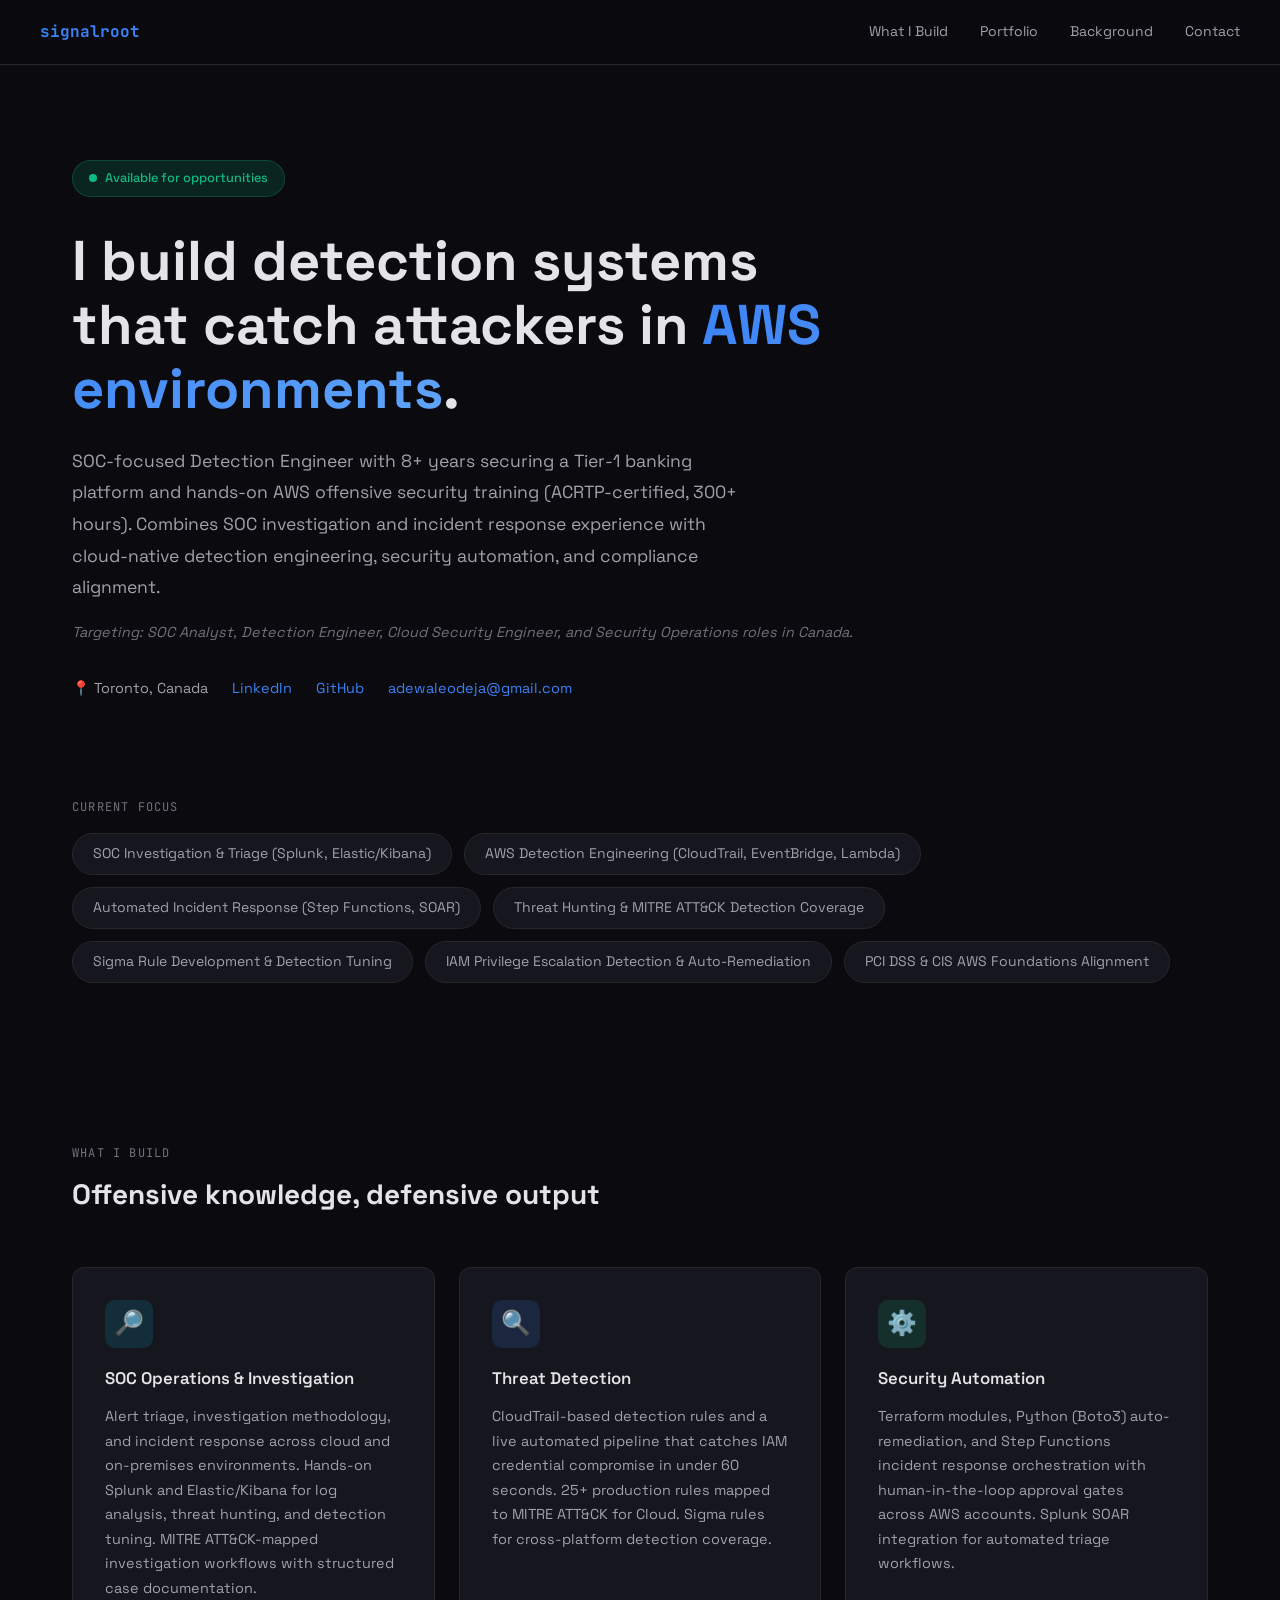
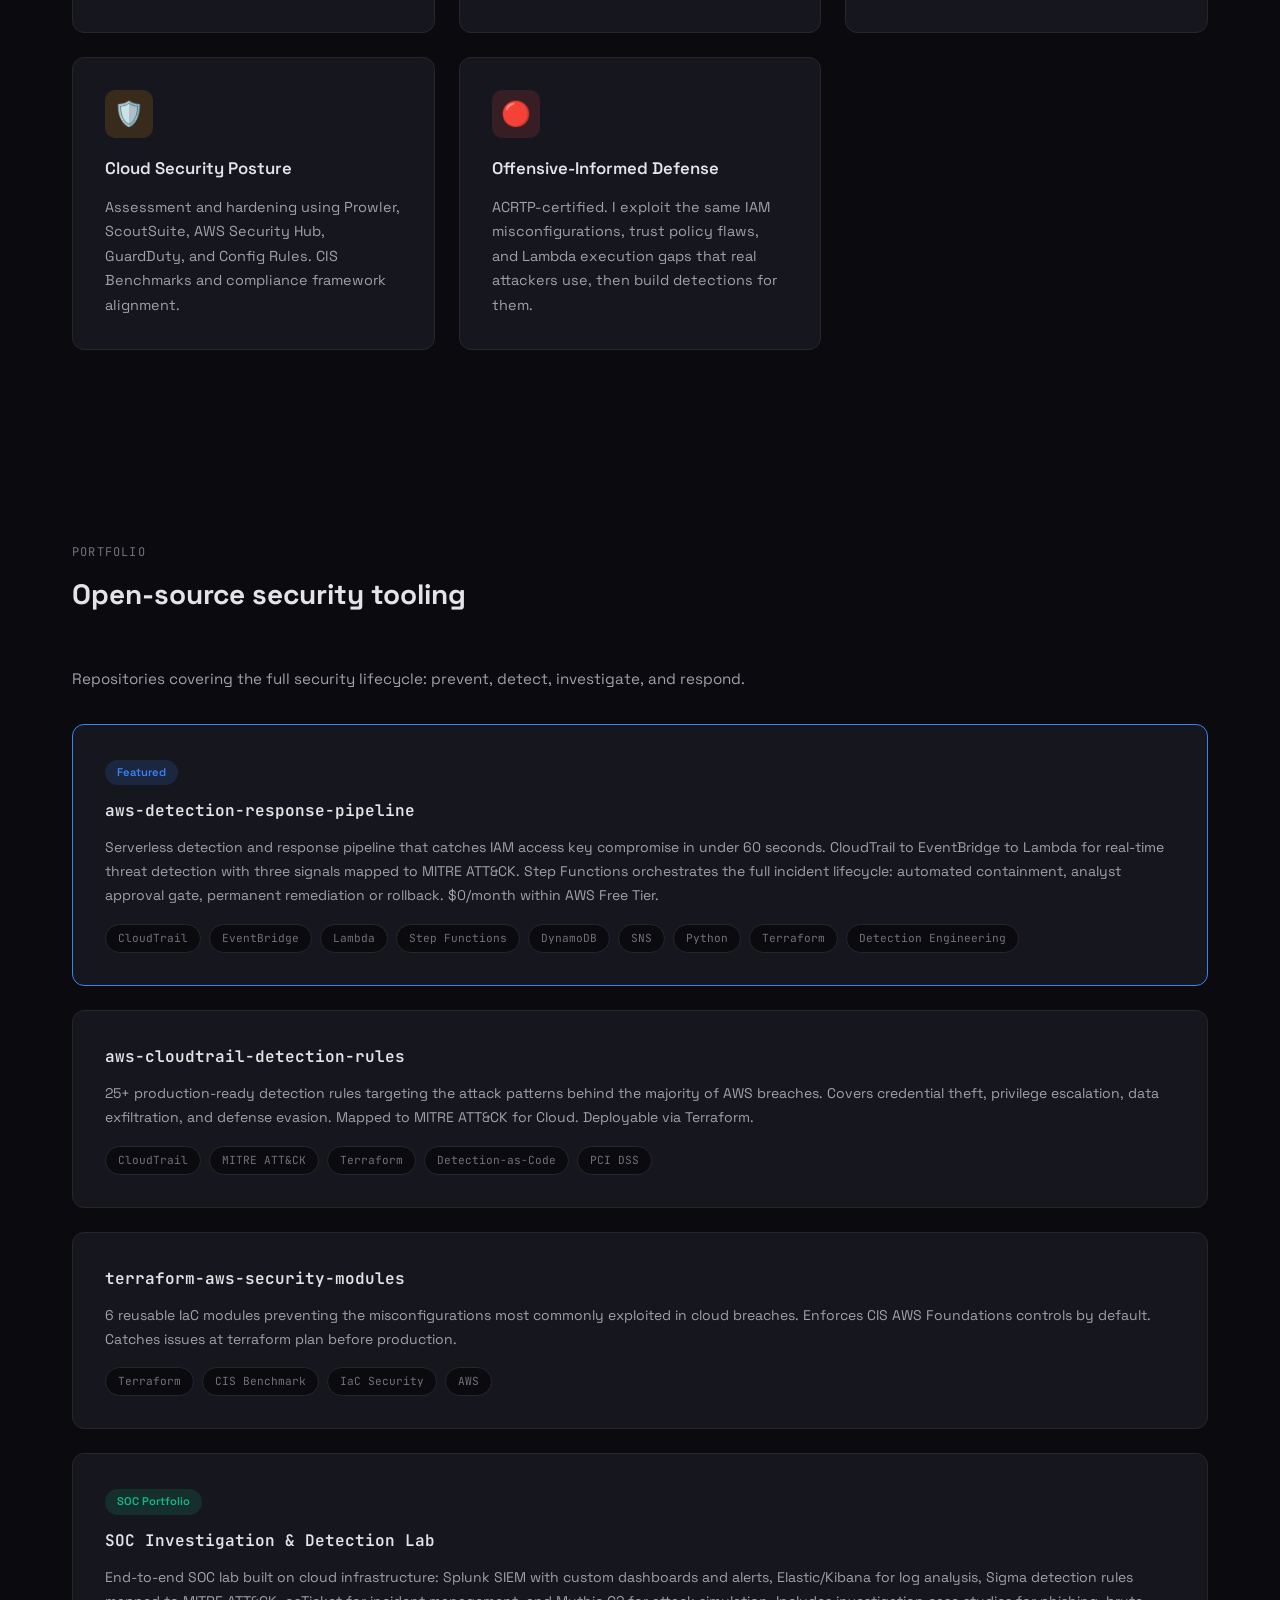
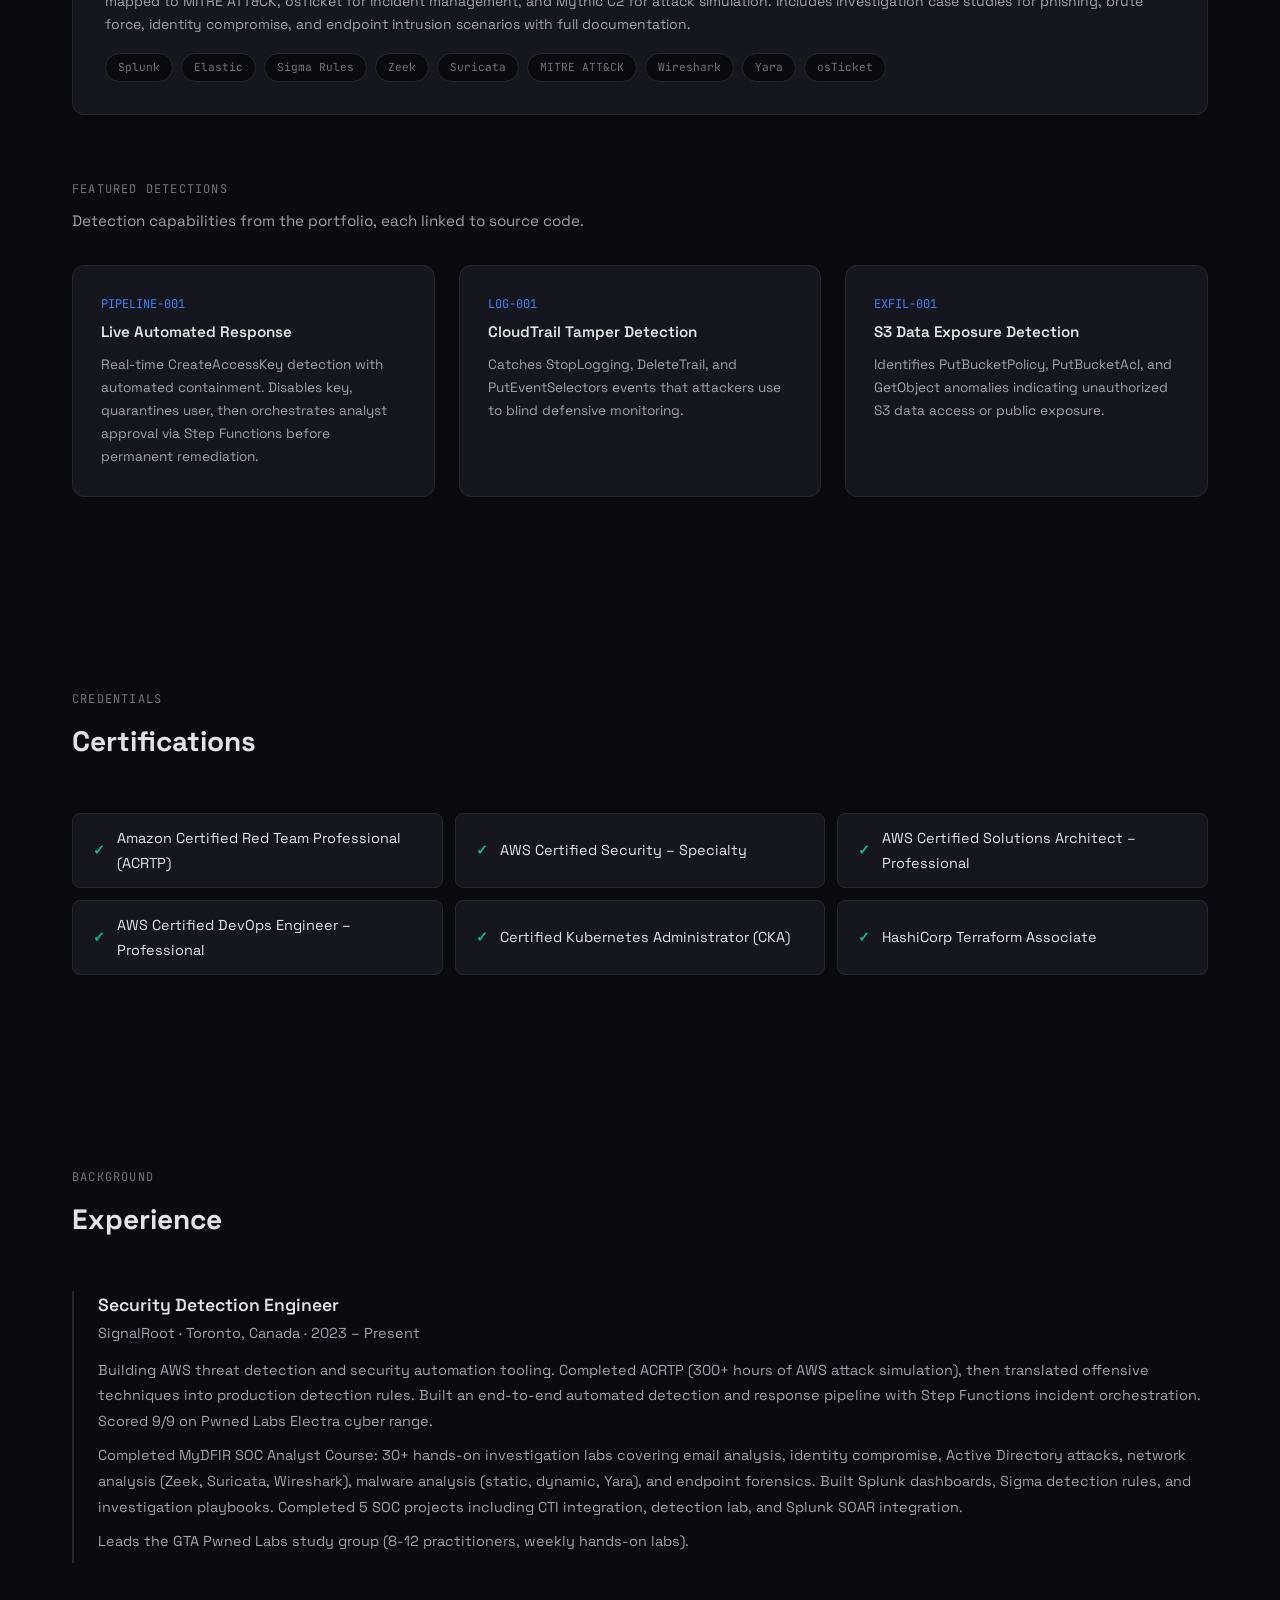
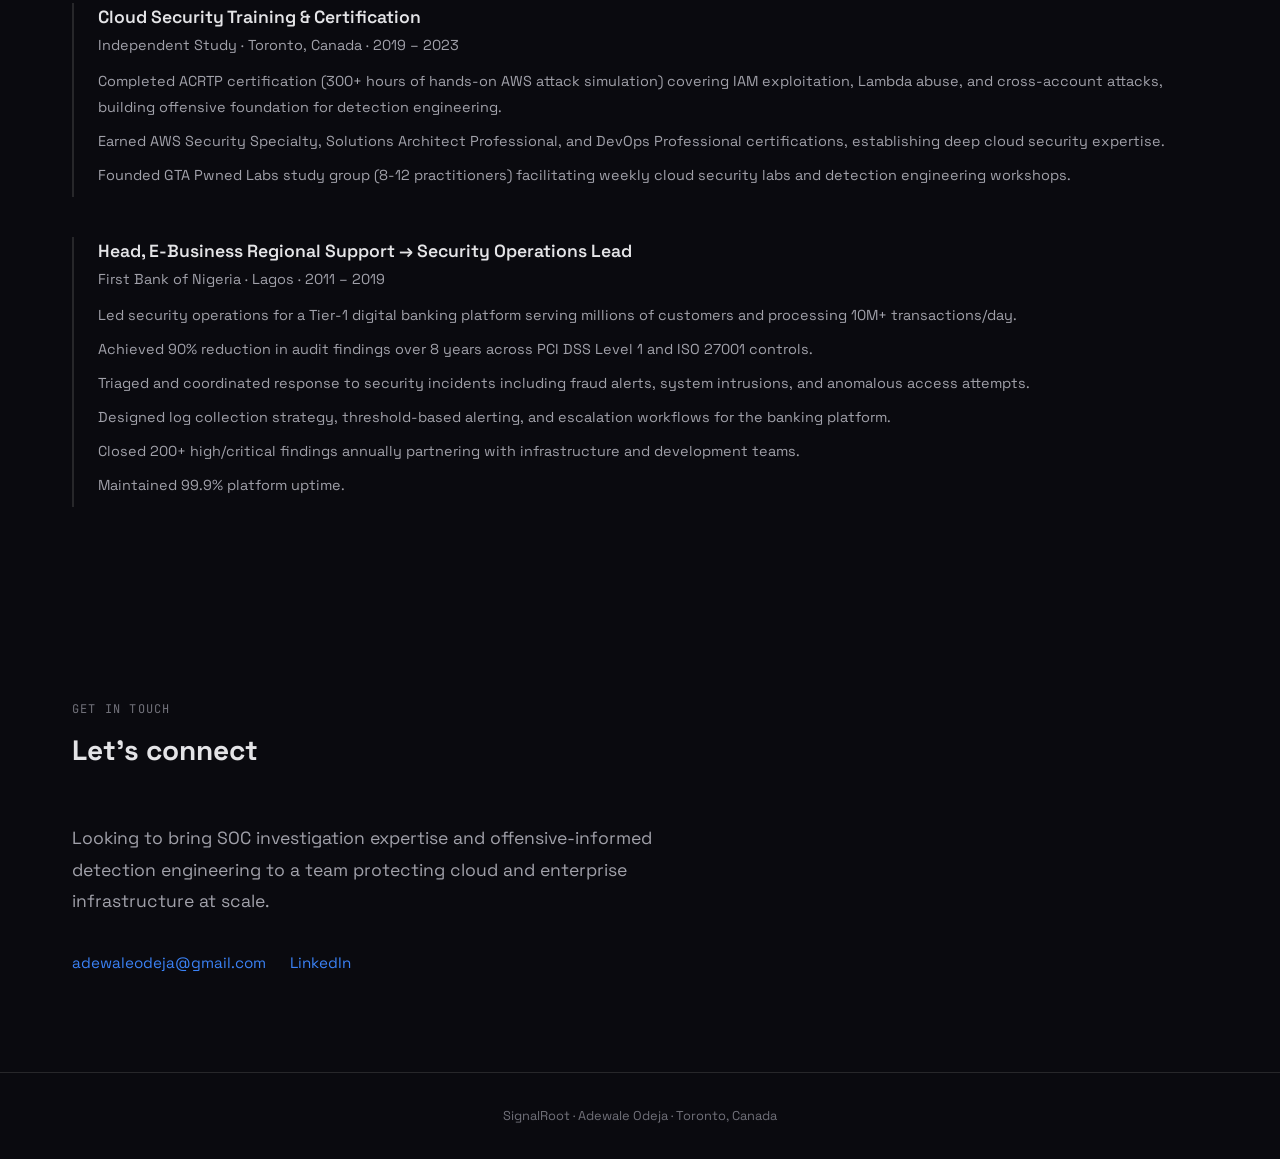
==== commit b06ea1b7: "Update: Add SOC skills, fix consistency, add MyDFIR portfolio" ====
--- a/index.html
+++ b/index.html
@@ -3,26 +3,36 @@
 <head>
     <meta charset="UTF-8">
     <meta name="viewport" content="width=device-width, initial-scale=1.0">
-    <title>SignalRoot | Cloud Security Engineering</title>
-    <meta name="description" content="SignalRoot — AWS cloud security engineering, threat detection, and security automation by Adewale Odeja.">
-    <link rel="preconnect" href="https://fonts.googleapis.com">
-    <link rel="preconnect" href="https://fonts.gstatic.com" crossorigin>
-    <link href="https://fonts.googleapis.com/css2?family=JetBrains+Mono:wght@400;600&family=Outfit:wght@300;400;500;600;700&display=swap" rel="stylesheet">
+    <title>I build detection systems that catch attackers in AWS environments.</title>
+    <meta name="description" content="SignalRoot | SOC-focused Detection Engineer building cloud-native detection rules, automated response pipelines, and IR playbooks for AWS environments.">
     <style>
+        @import url('https://fonts.googleapis.com/css2?family=JetBrains+Mono:wght@400;500;700&family=Space+Grotesk:wght@400;500;600;700&display=swap');
+
         :root {
-            --bg-primary: #0a0e17;
-            --bg-secondary: #111827;
-            --bg-card: #151d2e;
-            --border: #1e2a3a;
-            --text-primary: #e2e8f0;
-            --text-secondary: #8892a4;
-            --text-muted: #5a6478;
+            --bg-primary: #0a0a0f;
+            --bg-secondary: #111118;
+            --bg-card: #16161f;
+            --bg-card-hover: #1c1c28;
+            --text-primary: #e4e4e7;
+            --text-secondary: #a1a1aa;
+            --text-muted: #71717a;
             --accent: #3b82f6;
-            --accent-glow: rgba(59, 130, 246, 0.15);
-            --green: #10b981;
-            --green-glow: rgba(16, 185, 129, 0.12);
-            --mono: 'JetBrains Mono', monospace;
-            --sans: 'Outfit', -apple-system, sans-serif;
+            --accent-dim: rgba(59, 130, 246, 0.15);
+            --accent-green: #10b981;
+            --accent-green-dim: rgba(16, 185, 129, 0.15);
+            --accent-amber: #f59e0b;
+            --accent-amber-dim: rgba(245, 158, 11, 0.15);
+            --accent-red: #ef4444;
+            --accent-red-dim: rgba(239, 68, 68, 0.15);
+            --accent-purple: #8b5cf6;
+            --accent-purple-dim: rgba(139, 92, 246, 0.15);
+            --accent-cyan: #06b6d4;
+            --accent-cyan-dim: rgba(6, 182, 212, 0.15);
+            --border: #27272a;
+            --border-light: #3f3f46;
+            --radius: 12px;
+            --font-mono: 'JetBrains Mono', monospace;
+            --font-body: 'Space Grotesk', sans-serif;
         }
 
         * { margin: 0; padding: 0; box-sizing: border-box; }
@@ -30,411 +40,239 @@
         html { scroll-behavior: smooth; }
 
         body {
-            font-family: var(--sans);
+            font-family: var(--font-body);
             background: var(--bg-primary);
             color: var(--text-primary);
             line-height: 1.7;
             -webkit-font-smoothing: antialiased;
         }
 
-        /* === NOISE OVERLAY === */
-        body::before {
-            content: '';
-            position: fixed;
-            top: 0; left: 0; right: 0; bottom: 0;
-            background-image: url("data:image/svg+xml,%3Csvg viewBox='0 0 256 256' xmlns='http://www.w3.org/2000/svg'%3E%3Cfilter id='noise'%3E%3CfeTurbulence type='fractalNoise' baseFrequency='0.9' numOctaves='4' stitchTiles='stitch'/%3E%3C/filter%3E%3Crect width='100%25' height='100%25' filter='url(%23noise)' opacity='0.03'/%3E%3C/svg%3E");
-            pointer-events: none;
-            z-index: 0;
-        }
-
-        /* === LAYOUT === */
-        .container {
-            max-width: 820px;
-            margin: 0 auto;
-            padding: 0 24px;
-            position: relative;
-            z-index: 1;
-        }
-
-        /* === NAV === */
+        /* NAV */
         nav {
-            padding: 24px 0;
+            position: fixed; top: 0; left: 0; right: 0; z-index: 100;
+            background: rgba(10, 10, 15, 0.85);
+            backdrop-filter: blur(20px);
             border-bottom: 1px solid var(--border);
-            margin-bottom: 0;
-        }
-        nav .container {
-            display: flex;
-            justify-content: space-between;
-            align-items: center;
-        }
-        .logo {
-            font-family: var(--mono);
-            font-weight: 600;
-            font-size: 18px;
-            color: var(--text-primary);
-            text-decoration: none;
-            letter-spacing: -0.5px;
-        }
-        .logo span { color: var(--accent); }
-        .nav-links { display: flex; gap: 28px; }
-        .nav-links a {
-            color: var(--text-secondary);
-            text-decoration: none;
-            font-size: 14px;
-            font-weight: 400;
+            padding: 0 2rem;
+        }
+        nav .nav-inner {
+            max-width: 1200px; margin: 0 auto;
+            display: flex; justify-content: space-between; align-items: center;
+            height: 64px;
+        }
+        nav .logo {
+            font-family: var(--font-mono); font-weight: 700; font-size: 1rem;
+            color: var(--accent); text-decoration: none;
+        }
+        nav .nav-links { display: flex; gap: 2rem; }
+        nav .nav-links a {
+            font-size: 0.875rem; color: var(--text-secondary);
+            text-decoration: none; transition: color 0.2s;
+        }
+        nav .nav-links a:hover { color: var(--text-primary); }
+
+        /* SECTIONS */
+        section { padding: 6rem 2rem; max-width: 1200px; margin: 0 auto; }
+
+        /* HERO */
+        .hero { padding-top: 10rem; padding-bottom: 4rem; }
+        .hero .badge {
+            display: inline-flex; align-items: center; gap: 0.5rem;
+            background: var(--accent-green-dim); color: var(--accent-green);
+            font-size: 0.8rem; font-weight: 500; padding: 0.4rem 1rem;
+            border-radius: 100px; border: 1px solid rgba(16, 185, 129, 0.25);
+            margin-bottom: 2rem;
+        }
+        .hero .badge::before {
+            content: ''; width: 8px; height: 8px; border-radius: 50%;
+            background: var(--accent-green);
+            animation: pulse 2s ease-in-out infinite;
+        }
+        @keyframes pulse { 0%, 100% { opacity: 1; } 50% { opacity: 0.4; } }
+
+        .hero h1 {
+            font-size: clamp(2.2rem, 5vw, 3.5rem); font-weight: 700;
+            line-height: 1.15; margin-bottom: 1.5rem; max-width: 800px;
+        }
+        .hero h1 em {
+            font-style: normal; color: var(--accent);
+            background: linear-gradient(135deg, var(--accent), #60a5fa);
+            -webkit-background-clip: text; -webkit-text-fill-color: transparent;
+        }
+        .hero .desc {
+            font-size: 1.1rem; color: var(--text-secondary);
+            max-width: 680px; margin-bottom: 1rem; line-height: 1.8;
+        }
+        .hero .targeting {
+            font-size: 0.9rem; color: var(--text-muted);
+            margin-bottom: 2rem; font-style: italic;
+        }
+        .hero .meta {
+            display: flex; flex-wrap: wrap; gap: 1.5rem; align-items: center;
+            font-size: 0.9rem; color: var(--text-secondary);
+        }
+        .hero .meta a {
+            color: var(--accent); text-decoration: none;
             transition: color 0.2s;
         }
-        .nav-links a:hover { color: var(--text-primary); }
-
-        /* === HERO === */
-        .hero {
-            padding: 80px 0 60px;
-            border-bottom: 1px solid var(--border);
-        }
-        .hero-label {
-            font-family: var(--mono);
-            font-size: 12px;
-            color: var(--green);
-            text-transform: uppercase;
-            letter-spacing: 2px;
-            margin-bottom: 20px;
-            display: flex;
-            align-items: center;
-            gap: 8px;
-        }
-        .hero-label::before {
-            content: '';
-            width: 8px;
-            height: 8px;
-            background: var(--green);
-            border-radius: 50%;
-            display: inline-block;
-            box-shadow: 0 0 8px var(--green);
-            animation: pulse 2s ease-in-out infinite;
-        }
-        @keyframes pulse {
-            0%, 100% { opacity: 1; }
-            50% { opacity: 0.4; }
-        }
-        .hero h1 {
-            font-size: 42px;
-            font-weight: 700;
-            line-height: 1.15;
-            letter-spacing: -1.5px;
-            margin-bottom: 20px;
-            color: var(--text-primary);
-        }
-        .hero h1 em {
-            font-style: normal;
-            color: var(--accent);
-        }
-        .hero-sub {
-            font-size: 17px;
-            color: var(--text-secondary);
-            max-width: 620px;
-            line-height: 1.7;
-            margin-bottom: 32px;
-        }
-        .hero-meta {
-            display: flex;
-            gap: 24px;
-            flex-wrap: wrap;
-        }
-        .hero-meta a, .hero-meta span {
-            font-family: var(--mono);
-            font-size: 13px;
-            color: var(--text-muted);
-            text-decoration: none;
-            display: flex;
-            align-items: center;
-            gap: 6px;
-            transition: color 0.2s;
-        }
-        .hero-meta a:hover { color: var(--accent); }
-
-        /* === SECTIONS === */
-        section {
-            padding: 56px 0;
-            border-bottom: 1px solid var(--border);
-        }
-        section:last-of-type { border-bottom: none; }
-
+        .hero .meta a:hover { color: #60a5fa; }
+
+        /* FOCUS PILLS */
+        .focus { padding-top: 2rem; padding-bottom: 4rem; }
+        .focus-label {
+            font-family: var(--font-mono); font-size: 0.75rem;
+            color: var(--text-muted); text-transform: uppercase;
+            letter-spacing: 0.1em; margin-bottom: 1rem;
+        }
+        .focus-grid {
+            display: flex; flex-wrap: wrap; gap: 0.75rem;
+        }
+        .focus-pill {
+            background: var(--bg-card); border: 1px solid var(--border);
+            padding: 0.5rem 1.25rem; border-radius: 100px;
+            font-size: 0.875rem; color: var(--text-secondary);
+        }
+
+        /* CAPABILITIES */
         .section-label {
-            font-family: var(--mono);
-            font-size: 11px;
-            color: var(--text-muted);
-            text-transform: uppercase;
-            letter-spacing: 2.5px;
-            margin-bottom: 12px;
+            font-family: var(--font-mono); font-size: 0.75rem;
+            color: var(--text-muted); text-transform: uppercase;
+            letter-spacing: 0.1em; margin-bottom: 0.5rem;
         }
         .section-title {
-            font-size: 26px;
-            font-weight: 600;
-            letter-spacing: -0.5px;
-            margin-bottom: 24px;
-            color: var(--text-primary);
-        }
-
-        /* === WHAT I BUILD === */
-        .capability-grid {
+            font-size: 1.75rem; font-weight: 700; margin-bottom: 3rem;
+        }
+
+        .cap-grid {
             display: grid;
-            grid-template-columns: 1fr 1fr;
-            gap: 16px;
-        }
-        .capability-card {
-            background: var(--bg-card);
+            grid-template-columns: repeat(auto-fit, minmax(280px, 1fr));
+            gap: 1.5rem;
+        }
+        .cap-card {
+            background: var(--bg-card); border: 1px solid var(--border);
+            border-radius: var(--radius); padding: 2rem;
+            transition: all 0.3s ease;
+        }
+        .cap-card:hover {
+            border-color: var(--border-light);
+            background: var(--bg-card-hover);
+            transform: translateY(-2px);
+        }
+        .cap-icon {
+            font-size: 1.5rem; margin-bottom: 1rem;
+            width: 48px; height: 48px; border-radius: 10px;
+            display: flex; align-items: center; justify-content: center;
+        }
+        .cap-card h3 { font-size: 1.05rem; font-weight: 600; margin-bottom: 0.75rem; }
+        .cap-card p { font-size: 0.9rem; color: var(--text-secondary); line-height: 1.7; }
+
+        /* PORTFOLIO */
+        .port-grid { display: grid; gap: 1.5rem; }
+        .port-card {
+            background: var(--bg-card); border: 1px solid var(--border);
+            border-radius: var(--radius); padding: 2rem;
+            text-decoration: none; color: inherit;
+            transition: all 0.3s ease; display: block;
+        }
+        .port-card:hover {
+            border-color: var(--accent);
+            background: var(--bg-card-hover);
+            transform: translateY(-2px);
+        }
+        .port-card.featured { border-color: var(--accent); }
+        .port-badge {
+            display: inline-block; font-size: 0.7rem; font-weight: 600;
+            color: var(--accent); background: var(--accent-dim);
+            padding: 0.2rem 0.75rem; border-radius: 100px;
+            margin-bottom: 0.75rem;
+        }
+        .port-card h3 {
+            font-family: var(--font-mono); font-size: 1rem;
+            font-weight: 600; margin-bottom: 0.75rem;
+        }
+        .port-card p { font-size: 0.875rem; color: var(--text-secondary); line-height: 1.7; margin-bottom: 1rem; }
+        .port-tags { display: flex; flex-wrap: wrap; gap: 0.5rem; }
+        .port-tag {
+            font-family: var(--font-mono); font-size: 0.7rem;
+            color: var(--text-muted); background: var(--bg-primary);
+            padding: 0.25rem 0.75rem; border-radius: 100px;
             border: 1px solid var(--border);
-            border-radius: 10px;
-            padding: 24px;
-            transition: border-color 0.3s, box-shadow 0.3s;
-        }
-        .capability-card:hover {
-            border-color: var(--accent);
-            box-shadow: 0 0 20px var(--accent-glow);
-        }
-        .capability-card h3 {
-            font-size: 15px;
-            font-weight: 600;
-            margin-bottom: 8px;
-            color: var(--text-primary);
-        }
-        .capability-card p {
-            font-size: 13.5px;
-            color: var(--text-secondary);
-            line-height: 1.6;
-        }
-        .capability-card .icon {
-            font-size: 20px;
-            margin-bottom: 12px;
-            display: block;
-        }
-
-        /* === PORTFOLIO === */
-        .repo-card {
-            background: var(--bg-card);
-            border: 1px solid var(--border);
-            border-radius: 10px;
-            padding: 28px;
-            margin-bottom: 16px;
-            transition: border-color 0.3s, box-shadow 0.3s;
-            text-decoration: none;
-            display: block;
-        }
-        .repo-card:hover {
-            border-color: var(--green);
-            box-shadow: 0 0 24px var(--green-glow);
-        }
-        .repo-header {
-            display: flex;
-            align-items: center;
-            gap: 10px;
-            margin-bottom: 10px;
-        }
-        .repo-header svg { flex-shrink: 0; }
-        .repo-name {
-            font-family: var(--mono);
-            font-size: 15px;
-            font-weight: 600;
-            color: var(--accent);
-        }
-        .repo-desc {
-            font-size: 14px;
-            color: var(--text-secondary);
-            line-height: 1.6;
-            margin-bottom: 14px;
-        }
-        .repo-tags {
-            display: flex;
-            gap: 8px;
-            flex-wrap: wrap;
-        }
-        .tag {
-            font-family: var(--mono);
-            font-size: 11px;
-            color: var(--text-muted);
-            background: rgba(255,255,255,0.04);
-            border: 1px solid var(--border);
-            padding: 3px 10px;
-            border-radius: 4px;
-        }
-
-        /* === CREDENTIALS === */
-        .cert-grid {
+        }
+
+        /* DETECTIONS */
+        .det-grid {
             display: grid;
-            grid-template-columns: 1fr 1fr;
-            gap: 10px;
+            grid-template-columns: repeat(auto-fit, minmax(300px, 1fr));
+            gap: 1.5rem; margin-top: 2rem;
+        }
+        .det-card {
+            background: var(--bg-card); border: 1px solid var(--border);
+            border-radius: var(--radius); padding: 1.75rem;
+            text-decoration: none; color: inherit;
+            transition: all 0.3s ease;
+        }
+        .det-card:hover {
+            border-color: var(--border-light);
+            transform: translateY(-2px);
+        }
+        .det-id {
+            font-family: var(--font-mono); font-size: 0.75rem;
+            color: var(--accent); margin-bottom: 0.25rem;
+        }
+        .det-card h4 { font-size: 0.95rem; font-weight: 600; margin-bottom: 0.5rem; }
+        .det-card p { font-size: 0.85rem; color: var(--text-secondary); }
+
+        /* CERTS */
+        .certs-grid {
+            display: grid;
+            grid-template-columns: repeat(auto-fit, minmax(320px, 1fr));
+            gap: 0.75rem; margin-top: 2rem;
         }
         .cert-item {
-            font-size: 14px;
-            color: var(--text-secondary);
-            padding: 12px 16px;
-            background: var(--bg-card);
-            border: 1px solid var(--border);
-            border-radius: 8px;
-            display: flex;
-            align-items: center;
-            gap: 8px;
-        }
-        .cert-item .cert-icon {
-            color: var(--green);
-            font-size: 14px;
-            flex-shrink: 0;
-        }
-
-        /* === BACKGROUND === */
-        .timeline-item {
-            padding-left: 24px;
-            border-left: 2px solid var(--border);
-            margin-bottom: 28px;
-            position: relative;
-        }
-        .timeline-item::before {
-            content: '';
-            width: 10px;
-            height: 10px;
-            background: var(--accent);
-            border-radius: 50%;
-            position: absolute;
-            left: -6px;
-            top: 6px;
-        }
-        .timeline-role {
-            font-size: 16px;
-            font-weight: 600;
-            color: var(--text-primary);
-            margin-bottom: 2px;
-        }
-        .timeline-company {
-            font-size: 13px;
-            color: var(--text-muted);
-            font-family: var(--mono);
-            margin-bottom: 8px;
-        }
-        .timeline-desc {
-            font-size: 14px;
-            color: var(--text-secondary);
-            line-height: 1.65;
-        }
-
-        /* === CONTACT === */
-        .contact-row {
-            display: flex;
-            gap: 16px;
-            flex-wrap: wrap;
-        }
-        .contact-link {
-            font-family: var(--mono);
-            font-size: 14px;
-            color: var(--accent);
-            text-decoration: none;
-            padding: 12px 24px;
-            border: 1px solid var(--accent);
-            border-radius: 8px;
-            transition: background 0.2s, color 0.2s;
-        }
-        .contact-link:hover {
-            background: var(--accent);
-            color: #fff;
-        }
-
-        /* === FOOTER === */
-        footer {
-            padding: 32px 0;
-            text-align: center;
-        }
-        footer p {
-            font-size: 13px;
-            color: var(--text-muted);
-        }
-
-        /* === RESPONSIVE === */
-        @media (max-width: 640px) {
-            .hero h1 { font-size: 30px; }
-            .capability-grid { grid-template-columns: 1fr; }
-            .cert-grid { grid-template-columns: 1fr; }
-            .hero-meta { flex-direction: column; gap: 12px; }
-            .nav-links { gap: 16px; }
-            .nav-links a { font-size: 13px; }
-            .focus-grid { grid-template-columns: 1fr; }
-            .detection-grid { grid-template-columns: 1fr; }
-        }
-
-        /* === HERO POSITIONING LINE === */
-        .hero-position {
-            font-family: var(--mono);
-            font-size: 12.5px;
-            color: var(--text-muted);
-            margin-bottom: 24px;
-            font-style: italic;
-        }
-
-        /* === CURRENT FOCUS === */
-        .focus-section {
-            padding: 40px 0;
-            border-bottom: 1px solid var(--border);
-        }
-        .focus-grid {
-            display: grid;
-            grid-template-columns: 1fr 1fr;
-            gap: 10px;
-        }
-        .focus-item {
-            font-family: var(--mono);
-            font-size: 13px;
-            color: var(--text-secondary);
-            padding: 10px 16px;
-            background: rgba(59, 130, 246, 0.06);
-            border-left: 2px solid var(--accent);
-            border-radius: 0 6px 6px 0;
-        }
-
-        /* === DETECTION PROJECTS === */
-        .detection-grid {
-            display: grid;
-            grid-template-columns: 1fr 1fr 1fr;
-            gap: 14px;
-            margin-top: 20px;
-        }
-        .detection-card {
-            background: var(--bg-card);
-            border: 1px solid var(--border);
-            border-radius: 10px;
-            padding: 20px;
-            text-decoration: none;
-            display: block;
-            transition: border-color 0.3s, box-shadow 0.3s;
-        }
-        .detection-card:hover {
-            border-color: var(--accent);
-            box-shadow: 0 0 20px var(--accent-glow);
-        }
-        .detection-id {
-            font-family: var(--mono);
-            font-size: 11px;
-            color: var(--accent);
-            letter-spacing: 1px;
-            margin-bottom: 6px;
-            text-transform: uppercase;
-        }
-        .detection-title {
-            font-size: 14px;
-            font-weight: 600;
-            color: var(--text-primary);
-            margin-bottom: 6px;
-            line-height: 1.4;
-        }
-        .detection-desc {
-            font-size: 12.5px;
-            color: var(--text-secondary);
-            line-height: 1.55;
+            display: flex; align-items: center; gap: 0.75rem;
+            padding: 0.75rem 1.25rem; background: var(--bg-card);
+            border: 1px solid var(--border); border-radius: 8px;
+            font-size: 0.9rem;
+        }
+        .cert-check { color: var(--accent-green); font-weight: 700; }
+
+        /* EXPERIENCE */
+        .exp-timeline { display: grid; gap: 2.5rem; margin-top: 2rem; }
+        .exp-item { padding-left: 1.5rem; border-left: 2px solid var(--border); }
+        .exp-title { font-size: 1.1rem; font-weight: 600; }
+        .exp-company { font-size: 0.9rem; color: var(--text-secondary); margin-bottom: 0.75rem; }
+        .exp-desc { font-size: 0.9rem; color: var(--text-secondary); line-height: 1.8; }
+        .exp-desc p { margin-bottom: 0.5rem; }
+
+        /* CONTACT */
+        .contact-text {
+            font-size: 1.1rem; color: var(--text-secondary);
+            max-width: 600px; margin-bottom: 2rem; line-height: 1.8;
+        }
+        .contact-links { display: flex; gap: 1.5rem; flex-wrap: wrap; }
+        .contact-links a {
+            color: var(--accent); text-decoration: none;
+            font-size: 0.95rem; transition: color 0.2s;
+        }
+        .contact-links a:hover { color: #60a5fa; }
+
+        /* RESPONSIVE */
+        @media (max-width: 768px) {
+            section { padding: 4rem 1.25rem; }
+            .hero { padding-top: 7rem; }
+            .hero h1 { font-size: 2rem; }
+            nav .nav-links { gap: 1rem; }
+            nav .nav-links a { font-size: 0.8rem; }
+            .cap-grid { grid-template-columns: 1fr; }
         }
     </style>
 </head>
 <body>
 
+<!-- NAV -->
 <nav>
-    <div class="container">
-        <a href="#" class="logo">signal<span>root</span></a>
+    <div class="nav-inner">
+        <a href="#" class="logo">signalroot</a>
         <div class="nav-links">
             <a href="#capabilities">What I Build</a>
             <a href="#portfolio">Portfolio</a>
@@ -444,210 +282,261 @@
     </div>
 </nav>
 
-<header class="hero">
-    <div class="container">
-        <div class="hero-label">Available for opportunities</div>
-        <h1>I build detection systems that catch attackers in <em>AWS environments</em>.</h1>
-        <p class="hero-sub">
-            Cloud Security Engineer with 8 years of Tier-1 banking security operations, 
-            now translating offensive attack techniques (ACRTP-certified, 300+ hours) into 
-            automated defensive controls. Detection-as-code, security automation, and 
-            compliance engineering for cloud-native infrastructure.
-        </p>
-        <p class="hero-position">Targeting: Cloud Security Engineer, Security Engineer, Detection Engineer, and Security Automation roles in Canada.</p>
-        <div class="hero-meta">
-            <span>📍 Toronto, Canada</span>
-            <a href="https://linkedin.com/in/adewaleodeja" target="_blank" rel="noopener">LinkedIn</a>
-            <a href="https://github.com/Walentino" target="_blank" rel="noopener">GitHub</a>
-            <a href="mailto:adewaleodeja@gmail.com" class="contact-link">adewaleodeja@gmail.com</a>
-        </div>
-    </div>
-</header>
-
-<div class="focus-section">
-    <div class="container">
-        <div class="section-label">Current Focus</div>
-        <div class="focus-grid">
-            <div class="focus-item">AWS Detection Engineering (CloudTrail, EventBridge, Lambda)</div>
-            <div class="focus-item">Automated incident response orchestration (Step Functions)</div>
-            <div class="focus-item">IAM privilege escalation detection and auto-remediation</div>
-            <div class="focus-item">PCI DSS and CIS AWS Foundations alignment</div>
-        </div>
-    </div>
-</div>
-
+<!-- HERO -->
+<section class="hero">
+    <div class="badge">Available for opportunities</div>
+    <h1>I build detection systems that catch attackers in <em>AWS environments</em>.</h1>
+    <p class="desc">
+        SOC-focused Detection Engineer with 8+ years securing a Tier-1 banking platform
+        and hands-on AWS offensive security training (ACRTP-certified, 300+ hours).
+        Combines SOC investigation and incident response experience with cloud-native
+        detection engineering, security automation, and compliance alignment.
+    </p>
+    <p class="targeting">
+        Targeting: SOC Analyst, Detection Engineer, Cloud Security Engineer,
+        and Security Operations roles in Canada.
+    </p>
+    <div class="meta">
+        <span>📍 Toronto, Canada</span>
+        <a href="https://linkedin.com/in/adewaleodeja">LinkedIn</a>
+        <a href="https://github.com/Walentino">GitHub</a>
+        <a href="mailto:adewaleodeja@gmail.com">adewaleodeja@gmail.com</a>
+    </div>
+</section>
+
+<!-- CURRENT FOCUS -->
+<section class="focus">
+    <div class="focus-label">Current Focus</div>
+    <div class="focus-grid">
+        <span class="focus-pill">SOC Investigation & Triage (Splunk, Elastic/Kibana)</span>
+        <span class="focus-pill">AWS Detection Engineering (CloudTrail, EventBridge, Lambda)</span>
+        <span class="focus-pill">Automated Incident Response (Step Functions, SOAR)</span>
+        <span class="focus-pill">Threat Hunting & MITRE ATT&CK Detection Coverage</span>
+        <span class="focus-pill">Sigma Rule Development & Detection Tuning</span>
+        <span class="focus-pill">IAM Privilege Escalation Detection & Auto-Remediation</span>
+        <span class="focus-pill">PCI DSS & CIS AWS Foundations Alignment</span>
+    </div>
+</section>
+
+<!-- CAPABILITIES -->
 <section id="capabilities">
-    <div class="container">
-        <div class="section-label">What I Build</div>
-        <h2 class="section-title">Offensive knowledge, defensive output</h2>
-        <div class="capability-grid">
-            <div class="capability-card">
-                <span class="icon">🔍</span>
-                <h3>Threat Detection</h3>
-                <p>CloudTrail-based detection rules and a live automated pipeline that catches IAM credential compromise in under 60 seconds. 25+ production rules mapped to MITRE ATT&CK for Cloud.</p>
-            </div>
-            <div class="capability-card">
-                <span class="icon">⚙️</span>
-                <h3>Security Automation</h3>
-                <p>Terraform modules, Python (Boto3) auto-remediation, and Step Functions incident response orchestration with human-in-the-loop approval gates across AWS accounts.</p>
-            </div>
-            <div class="capability-card">
-                <span class="icon">🛡️</span>
-                <h3>Cloud Security Posture</h3>
-                <p>Assessment and hardening using Prowler, ScoutSuite, AWS Security Hub, GuardDuty, and Config Rules. CIS Benchmarks and compliance framework alignment.</p>
-            </div>
-            <div class="capability-card">
-                <span class="icon">🔴</span>
-                <h3>Offensive-Informed Defense</h3>
-                <p>ACRTP-certified. I exploit the same IAM misconfigurations, trust policy flaws, and Lambda execution gaps that real attackers use — then build detections for them.</p>
-            </div>
-        </div>
-    </div>
-</section>
-
+    <div class="section-label">What I Build</div>
+    <h2 class="section-title">Offensive knowledge, defensive output</h2>
+    <div class="cap-grid">
+        <div class="cap-card">
+            <div class="cap-icon" style="background: var(--accent-cyan-dim);">🔎</div>
+            <h3>SOC Operations & Investigation</h3>
+            <p>Alert triage, investigation methodology, and incident response across cloud and on-premises environments. Hands-on Splunk and Elastic/Kibana for log analysis, threat hunting, and detection tuning. MITRE ATT&CK-mapped investigation workflows with structured case documentation.</p>
+        </div>
+        <div class="cap-card">
+            <div class="cap-icon" style="background: var(--accent-dim);">🔍</div>
+            <h3>Threat Detection</h3>
+            <p>CloudTrail-based detection rules and a live automated pipeline that catches IAM credential compromise in under 60 seconds. 25+ production rules mapped to MITRE ATT&CK for Cloud. Sigma rules for cross-platform detection coverage.</p>
+        </div>
+        <div class="cap-card">
+            <div class="cap-icon" style="background: var(--accent-green-dim);">⚙️</div>
+            <h3>Security Automation</h3>
+            <p>Terraform modules, Python (Boto3) auto-remediation, and Step Functions incident response orchestration with human-in-the-loop approval gates across AWS accounts. Splunk SOAR integration for automated triage workflows.</p>
+        </div>
+        <div class="cap-card">
+            <div class="cap-icon" style="background: var(--accent-amber-dim);">🛡️</div>
+            <h3>Cloud Security Posture</h3>
+            <p>Assessment and hardening using Prowler, ScoutSuite, AWS Security Hub, GuardDuty, and Config Rules. CIS Benchmarks and compliance framework alignment.</p>
+        </div>
+        <div class="cap-card">
+            <div class="cap-icon" style="background: var(--accent-red-dim);">🔴</div>
+            <h3>Offensive-Informed Defense</h3>
+            <p>ACRTP-certified. I exploit the same IAM misconfigurations, trust policy flaws, and Lambda execution gaps that real attackers use, then build detections for them.</p>
+        </div>
+    </div>
+</section>
+
+<!-- PORTFOLIO -->
 <section id="portfolio">
-    <div class="container">
-        <div class="section-label">Portfolio</div>
-        <h2 class="section-title">Open-source security tooling</h2>
-        <p style="color: var(--text-secondary); font-size: 14px; margin-bottom: 20px;">Three repositories covering the full AWS security lifecycle: prevent, detect, and respond.</p>
-
-        <a href="https://github.com/Walentino/aws-detection-response-pipeline" target="_blank" rel="noopener" class="repo-card" style="border-color: var(--green); background: linear-gradient(135deg, rgba(16, 185, 129, 0.06) 0%, var(--bg-card) 100%);">
-            <div class="repo-header">
-                <svg width="20" height="20" viewBox="0 0 16 16" fill="currentColor" style="color: var(--green)"><path d="M2 2.5A2.5 2.5 0 014.5 0h8.75a.75.75 0 01.75.75v12.5a.75.75 0 01-.75.75h-2.5a.75.75 0 110-1.5h1.75v-2h-8a1 1 0 00-.714 1.7.75.75 0 01-1.072 1.05A2.495 2.495 0 012 11.5v-9zm10.5-1h-8a1 1 0 00-1 1v6.708A2.486 2.486 0 014.5 9h8V1.5zm-8 11h8v1.5h-8a1 1 0 110-1.5z"/></svg>
-                <span class="repo-name">aws-detection-response-pipeline</span>
-                <span style="font-family: var(--mono); font-size: 10px; color: var(--green); background: rgba(16, 185, 129, 0.12); border: 1px solid rgba(16, 185, 129, 0.3); padding: 2px 8px; border-radius: 4px; text-transform: uppercase; letter-spacing: 1px; margin-left: auto;">Featured</span>
-            </div>
-            <p class="repo-desc">
+    <div class="section-label">Portfolio</div>
+    <h2 class="section-title">Open-source security tooling</h2>
+    <p style="color: var(--text-secondary); margin-bottom: 2rem; font-size: 0.95rem;">
+        Repositories covering the full security lifecycle: prevent, detect, investigate, and respond.
+    </p>
+    <div class="port-grid">
+        <!-- AWS Detection Response Pipeline -->
+        <a href="https://github.com/Walentino/aws-detection-response-pipeline" class="port-card featured">
+            <span class="port-badge">Featured</span>
+            <h3>aws-detection-response-pipeline</h3>
+            <p>
                 Serverless detection and response pipeline that catches IAM access key compromise in under 60 seconds.
                 CloudTrail to EventBridge to Lambda for real-time threat detection with three signals mapped to MITRE ATT&CK.
-                Step Functions orchestrates the full incident lifecycle: automated containment, analyst approval gate, permanent remediation or rollback.
-                $0/month within AWS Free Tier.
+                Step Functions orchestrates the full incident lifecycle: automated containment, analyst approval gate,
+                permanent remediation or rollback. $0/month within AWS Free Tier.
             </p>
-            <div class="repo-tags">
-                <span class="tag">CloudTrail</span>
-                <span class="tag">EventBridge</span>
-                <span class="tag">Lambda</span>
-                <span class="tag">Step Functions</span>
-                <span class="tag">DynamoDB</span>
-                <span class="tag">SNS</span>
-                <span class="tag">Python</span>
-                <span class="tag">Terraform</span>
-                <span class="tag">Detection Engineering</span>
+            <div class="port-tags">
+                <span class="port-tag">CloudTrail</span>
+                <span class="port-tag">EventBridge</span>
+                <span class="port-tag">Lambda</span>
+                <span class="port-tag">Step Functions</span>
+                <span class="port-tag">DynamoDB</span>
+                <span class="port-tag">SNS</span>
+                <span class="port-tag">Python</span>
+                <span class="port-tag">Terraform</span>
+                <span class="port-tag">Detection Engineering</span>
             </div>
         </a>
 
-        <a href="https://github.com/Walentino/aws-cloudtrail-detection-rules" target="_blank" rel="noopener" class="repo-card">
-            <div class="repo-header">
-                <svg width="20" height="20" viewBox="0 0 16 16" fill="currentColor" style="color: var(--text-muted)"><path d="M2 2.5A2.5 2.5 0 014.5 0h8.75a.75.75 0 01.75.75v12.5a.75.75 0 01-.75.75h-2.5a.75.75 0 110-1.5h1.75v-2h-8a1 1 0 00-.714 1.7.75.75 0 01-1.072 1.05A2.495 2.495 0 012 11.5v-9zm10.5-1h-8a1 1 0 00-1 1v6.708A2.486 2.486 0 014.5 9h8V1.5zm-8 11h8v1.5h-8a1 1 0 110-1.5z"/></svg>
-                <span class="repo-name">aws-cloudtrail-detection-rules</span>
-            </div>
-            <p class="repo-desc">
-                25+ production-ready detection rules targeting the attack patterns behind the majority of AWS breaches. 
-                Covers credential theft, privilege escalation, data exfiltration, and defense evasion. 
+        <!-- CloudTrail Detection Rules -->
+        <a href="https://github.com/Walentino/aws-cloudtrail-detection-rules" class="port-card">
+            <h3>aws-cloudtrail-detection-rules</h3>
+            <p>
+                25+ production-ready detection rules targeting the attack patterns behind the majority of AWS breaches.
+                Covers credential theft, privilege escalation, data exfiltration, and defense evasion.
                 Mapped to MITRE ATT&CK for Cloud. Deployable via Terraform.
             </p>
-            <div class="repo-tags">
-                <span class="tag">CloudTrail</span>
-                <span class="tag">MITRE ATT&CK</span>
-                <span class="tag">Terraform</span>
-                <span class="tag">Detection-as-Code</span>
-                <span class="tag">PCI DSS</span>
+            <div class="port-tags">
+                <span class="port-tag">CloudTrail</span>
+                <span class="port-tag">MITRE ATT&CK</span>
+                <span class="port-tag">Terraform</span>
+                <span class="port-tag">Detection-as-Code</span>
+                <span class="port-tag">PCI DSS</span>
             </div>
         </a>
 
-        <a href="https://github.com/Walentino/terraform-aws-security-modules" target="_blank" rel="noopener" class="repo-card">
-            <div class="repo-header">
-                <svg width="20" height="20" viewBox="0 0 16 16" fill="currentColor" style="color: var(--text-muted)"><path d="M2 2.5A2.5 2.5 0 014.5 0h8.75a.75.75 0 01.75.75v12.5a.75.75 0 01-.75.75h-2.5a.75.75 0 110-1.5h1.75v-2h-8a1 1 0 00-.714 1.7.75.75 0 01-1.072 1.05A2.495 2.495 0 012 11.5v-9zm10.5-1h-8a1 1 0 00-1 1v6.708A2.486 2.486 0 014.5 9h8V1.5zm-8 11h8v1.5h-8a1 1 0 110-1.5z"/></svg>
-                <span class="repo-name">terraform-aws-security-modules</span>
-            </div>
-            <p class="repo-desc">
-                6 reusable IaC modules preventing the misconfigurations most commonly exploited in cloud breaches. 
+        <!-- Terraform Security Modules -->
+        <a href="https://github.com/Walentino/terraform-aws-security-modules" class="port-card">
+            <h3>terraform-aws-security-modules</h3>
+            <p>
+                6 reusable IaC modules preventing the misconfigurations most commonly exploited in cloud breaches.
                 Enforces CIS AWS Foundations controls by default. Catches issues at terraform plan before production.
             </p>
-            <div class="repo-tags">
-                <span class="tag">Terraform</span>
-                <span class="tag">CIS Benchmark</span>
-                <span class="tag">IaC Security</span>
-                <span class="tag">AWS</span>
+            <div class="port-tags">
+                <span class="port-tag">Terraform</span>
+                <span class="port-tag">CIS Benchmark</span>
+                <span class="port-tag">IaC Security</span>
+                <span class="port-tag">AWS</span>
             </div>
         </a>
 
-        <div style="margin-top: 32px;">
-            <div class="section-label">Featured Detections</div>
-            <p style="color: var(--text-secondary); font-size: 14px; margin-bottom: 16px;">Three detection capabilities from the portfolio, each linked to source code.</p>
-            <div class="detection-grid">
-                <a href="https://github.com/Walentino/aws-detection-response-pipeline" target="_blank" rel="noopener" class="detection-card" style="border-color: rgba(16, 185, 129, 0.3);">
-                    <div class="detection-id" style="color: var(--green);">PIPELINE-001</div>
-                    <div class="detection-title">Live Automated Response</div>
-                    <div class="detection-desc">Real-time CreateAccessKey detection with automated containment. Disables key, quarantines user, then orchestrates analyst approval via Step Functions before permanent remediation.</div>
-                </a>
-                <a href="https://github.com/Walentino/aws-cloudtrail-detection-rules" target="_blank" rel="noopener" class="detection-card">
-                    <div class="detection-id">LOG-001</div>
-                    <div class="detection-title">CloudTrail Tamper Detection</div>
-                    <div class="detection-desc">Catches StopLogging, DeleteTrail, and PutEventSelectors events that attackers use to blind defensive monitoring.</div>
-                </a>
-                <a href="https://github.com/Walentino/aws-cloudtrail-detection-rules" target="_blank" rel="noopener" class="detection-card">
-                    <div class="detection-id">EXFIL-001</div>
-                    <div class="detection-title">S3 Data Exposure Detection</div>
-                    <div class="detection-desc">Identifies PutBucketPolicy, PutBucketAcl, and GetObject anomalies indicating unauthorized S3 data access or public exposure.</div>
-                </a>
-            </div>
-        </div>
-    </div>
-</section>
-
-<section id="credentials">
-    <div class="container">
-        <div class="section-label">Credentials</div>
-        <h2 class="section-title">Certifications</h2>
-        <div class="cert-grid">
-            <div class="cert-item"><span class="cert-icon">✓</span> Amazon Certified Red Team Professional (ACRTP)</div>
-            <div class="cert-item"><span class="cert-icon">✓</span> AWS Certified Security – Specialty</div>
-            <div class="cert-item"><span class="cert-icon">✓</span> AWS Certified Solutions Architect – Professional</div>
-            <div class="cert-item"><span class="cert-icon">✓</span> AWS Certified DevOps Engineer – Professional</div>
-            <div class="cert-item"><span class="cert-icon">✓</span> Certified Kubernetes Administrator (CKA)</div>
-            <div class="cert-item"><span class="cert-icon">✓</span> HashiCorp Terraform Associate</div>
-        </div>
-    </div>
-</section>
-
+        <!-- SOC Investigation Portfolio (NEW - Post MyDFIR) -->
+        <a href="https://github.com/Walentino" class="port-card">
+            <span class="port-badge" style="background: var(--accent-green-dim); color: var(--accent-green);">SOC Portfolio</span>
+            <h3>SOC Investigation & Detection Lab</h3>
+            <p>
+                End-to-end SOC lab built on cloud infrastructure: Splunk SIEM with custom dashboards and alerts,
+                Elastic/Kibana for log analysis, Sigma detection rules mapped to MITRE ATT&CK,
+                osTicket for incident management, and Mythic C2 for attack simulation.
+                Includes investigation case studies for phishing, brute force, identity compromise,
+                and endpoint intrusion scenarios with full documentation.
+            </p>
+            <div class="port-tags">
+                <span class="port-tag">Splunk</span>
+                <span class="port-tag">Elastic</span>
+                <span class="port-tag">Sigma Rules</span>
+                <span class="port-tag">Zeek</span>
+                <span class="port-tag">Suricata</span>
+                <span class="port-tag">MITRE ATT&CK</span>
+                <span class="port-tag">Wireshark</span>
+                <span class="port-tag">Yara</span>
+                <span class="port-tag">osTicket</span>
+            </div>
+        </a>
+    </div>
+
+    <!-- Featured Detections -->
+    <div style="margin-top: 4rem;">
+        <div class="section-label">Featured Detections</div>
+        <p style="color: var(--text-secondary); margin-bottom: 1rem; font-size: 0.95rem;">Detection capabilities from the portfolio, each linked to source code.</p>
+        <div class="det-grid">
+            <a href="https://github.com/Walentino/aws-detection-response-pipeline" class="det-card">
+                <div class="det-id">PIPELINE-001</div>
+                <h4>Live Automated Response</h4>
+                <p>Real-time CreateAccessKey detection with automated containment. Disables key, quarantines user, then orchestrates analyst approval via Step Functions before permanent remediation.</p>
+            </a>
+            <a href="https://github.com/Walentino/aws-cloudtrail-detection-rules" class="det-card">
+                <div class="det-id">LOG-001</div>
+                <h4>CloudTrail Tamper Detection</h4>
+                <p>Catches StopLogging, DeleteTrail, and PutEventSelectors events that attackers use to blind defensive monitoring.</p>
+            </a>
+            <a href="https://github.com/Walentino/aws-cloudtrail-detection-rules" class="det-card">
+                <div class="det-id">EXFIL-001</div>
+                <h4>S3 Data Exposure Detection</h4>
+                <p>Identifies PutBucketPolicy, PutBucketAcl, and GetObject anomalies indicating unauthorized S3 data access or public exposure.</p>
+            </a>
+        </div>
+    </div>
+</section>
+
+<!-- CERTIFICATIONS -->
+<section>
+    <div class="section-label">Credentials</div>
+    <h2 class="section-title">Certifications</h2>
+    <div class="certs-grid">
+        <div class="cert-item"><span class="cert-check">✓</span> Amazon Certified Red Team Professional (ACRTP)</div>
+        <div class="cert-item"><span class="cert-check">✓</span> AWS Certified Security – Specialty</div>
+        <div class="cert-item"><span class="cert-check">✓</span> AWS Certified Solutions Architect – Professional</div>
+        <div class="cert-item"><span class="cert-check">✓</span> AWS Certified DevOps Engineer – Professional</div>
+        <div class="cert-item"><span class="cert-check">✓</span> Certified Kubernetes Administrator (CKA)</div>
+        <div class="cert-item"><span class="cert-check">✓</span> HashiCorp Terraform Associate</div>
+    </div>
+</section>
+
+<!-- EXPERIENCE -->
 <section id="background">
-    <div class="container">
-        <div class="section-label">Background</div>
-        <h2 class="section-title">Experience</h2>
-
-        <div class="timeline-item">
-            <div class="timeline-role">Cloud Security Engineer</div>
-            <div class="timeline-company">SignalRoot · Toronto, Canada · 2023 – Present</div>
-            <p class="timeline-desc">
-                Building AWS threat detection and security automation tooling. Completed ACRTP (300+ hours of AWS attack simulation), 
-                then translated offensive techniques into production detection rules. Built an end-to-end automated detection and response pipeline
-                with Step Functions incident orchestration. Scored 9/9 on Pwned Labs Electra cyber range. 
-                Leads the GTA Pwned Labs study group (8-12 practitioners, weekly hands-on labs).
-            </p>
-        </div>
-
-        <div class="timeline-item">
-            <div class="timeline-role">Head, E-Business Regional Support</div>
-            <div class="timeline-company">First Bank of Nigeria · Lagos · 2011 – 2019</div>
-            <p class="timeline-desc">
-                Led security operations for a Tier-1 digital banking platform serving millions of customers. 
-                Achieved 90% reduction in audit findings over 8 years across PCI DSS Level 1 and ISO 27001 controls. 
-                Coordinated incident response for fraud detection and system intrusions. 
-                Maintained 99.9% platform uptime.
-            </p>
-        </div>
-    </div>
-</section>
-
+    <div class="section-label">Background</div>
+    <h2 class="section-title">Experience</h2>
+    <div class="exp-timeline">
+        <!-- SignalRoot -->
+        <div class="exp-item">
+            <div class="exp-title">Security Detection Engineer</div>
+            <div class="exp-company">SignalRoot · Toronto, Canada · 2023 – Present</div>
+            <div class="exp-desc">
+                <p>Building AWS threat detection and security automation tooling. Completed ACRTP (300+ hours of AWS attack simulation), then translated offensive techniques into production detection rules. Built an end-to-end automated detection and response pipeline with Step Functions incident orchestration. Scored 9/9 on Pwned Labs Electra cyber range.</p>
+                <p>Completed MyDFIR SOC Analyst Course: 30+ hands-on investigation labs covering email analysis, identity compromise, Active Directory attacks, network analysis (Zeek, Suricata, Wireshark), malware analysis (static, dynamic, Yara), and endpoint forensics. Built Splunk dashboards, Sigma detection rules, and investigation playbooks. Completed 5 SOC projects including CTI integration, detection lab, and Splunk SOAR integration.</p>
+                <p>Leads the GTA Pwned Labs study group (8-12 practitioners, weekly hands-on labs).</p>
+            </div>
+        </div>
+
+        <!-- Career Development -->
+        <div class="exp-item">
+            <div class="exp-title">Cloud Security Training & Certification</div>
+            <div class="exp-company">Independent Study · Toronto, Canada · 2019 – 2023</div>
+            <div class="exp-desc">
+                <p>Completed ACRTP certification (300+ hours of hands-on AWS attack simulation) covering IAM exploitation, Lambda abuse, and cross-account attacks, building offensive foundation for detection engineering.</p>
+                <p>Earned AWS Security Specialty, Solutions Architect Professional, and DevOps Professional certifications, establishing deep cloud security expertise.</p>
+                <p>Founded GTA Pwned Labs study group (8-12 practitioners) facilitating weekly cloud security labs and detection engineering workshops.</p>
+            </div>
+        </div>
+
+        <!-- First Bank -->
+        <div class="exp-item">
+            <div class="exp-title">Head, E-Business Regional Support → Security Operations Lead</div>
+            <div class="exp-company">First Bank of Nigeria · Lagos · 2011 – 2019</div>
+            <div class="exp-desc">
+                <p>Led security operations for a Tier-1 digital banking platform serving millions of customers and processing 10M+ transactions/day.</p>
+                <p>Achieved 90% reduction in audit findings over 8 years across PCI DSS Level 1 and ISO 27001 controls.</p>
+                <p>Triaged and coordinated response to security incidents including fraud alerts, system intrusions, and anomalous access attempts.</p>
+                <p>Designed log collection strategy, threshold-based alerting, and escalation workflows for the banking platform.</p>
+                <p>Closed 200+ high/critical findings annually partnering with infrastructure and development teams.</p>
+                <p>Maintained 99.9% platform uptime.</p>
+            </div>
+        </div>
+    </div>
+</section>
+
+<!-- CONTACT -->
 <section id="contact">
-    <div class="container">
-        <div class="section-label">Get in touch</div>
-        <h2 class="section-title">Let's connect</h2>
-        <p style="color: var(--text-secondary); margin-bottom: 24px; font-size: 15px;">
-            Looking to bring offensive-informed detection engineering and security automation to a team protecting cloud infrastructure at scale.
-        </p>
-        <div class="contact-row">
-            <a href="mailto:adewaleodeja@gmail.com" class="contact-link">adewaleodeja@gmail.com</a>
-            <a href="https://linkedin.com/in/adewaleodeja" target="_blank" rel="noopener" class="contact-link">LinkedIn</a>
-            <a href="https://github.com/Walentino" target="_blank" rel="noopener" class="contact-lin
+    <div class="section-label">Get in touch</div>
+    <h2 class="section-title">Let's connect</h2>
+    <p class="contact-text">
+        Looking to bring SOC investigation expertise and offensive-informed detection
+        engineering to a team protecting cloud and enterprise infrastructure at scale.
+    </p>
+    <div class="contact-links">
+        <a href="mailto:adewaleodeja@gmail.com">adewaleodeja@gmail.com</a>
+        <a href="https://linkedin.com/in/adewaleodeja">LinkedIn</a>
+    </div>
+</section>
+
+<div style="padding: 2rem; text-align: center; border-top: 1px solid var(--border); color: var(--text-muted); font-size: 0.8rem;">
+    SignalRoot · Adewale Odeja · Toronto, Canada
+</div>
+
+</body>
+</html>
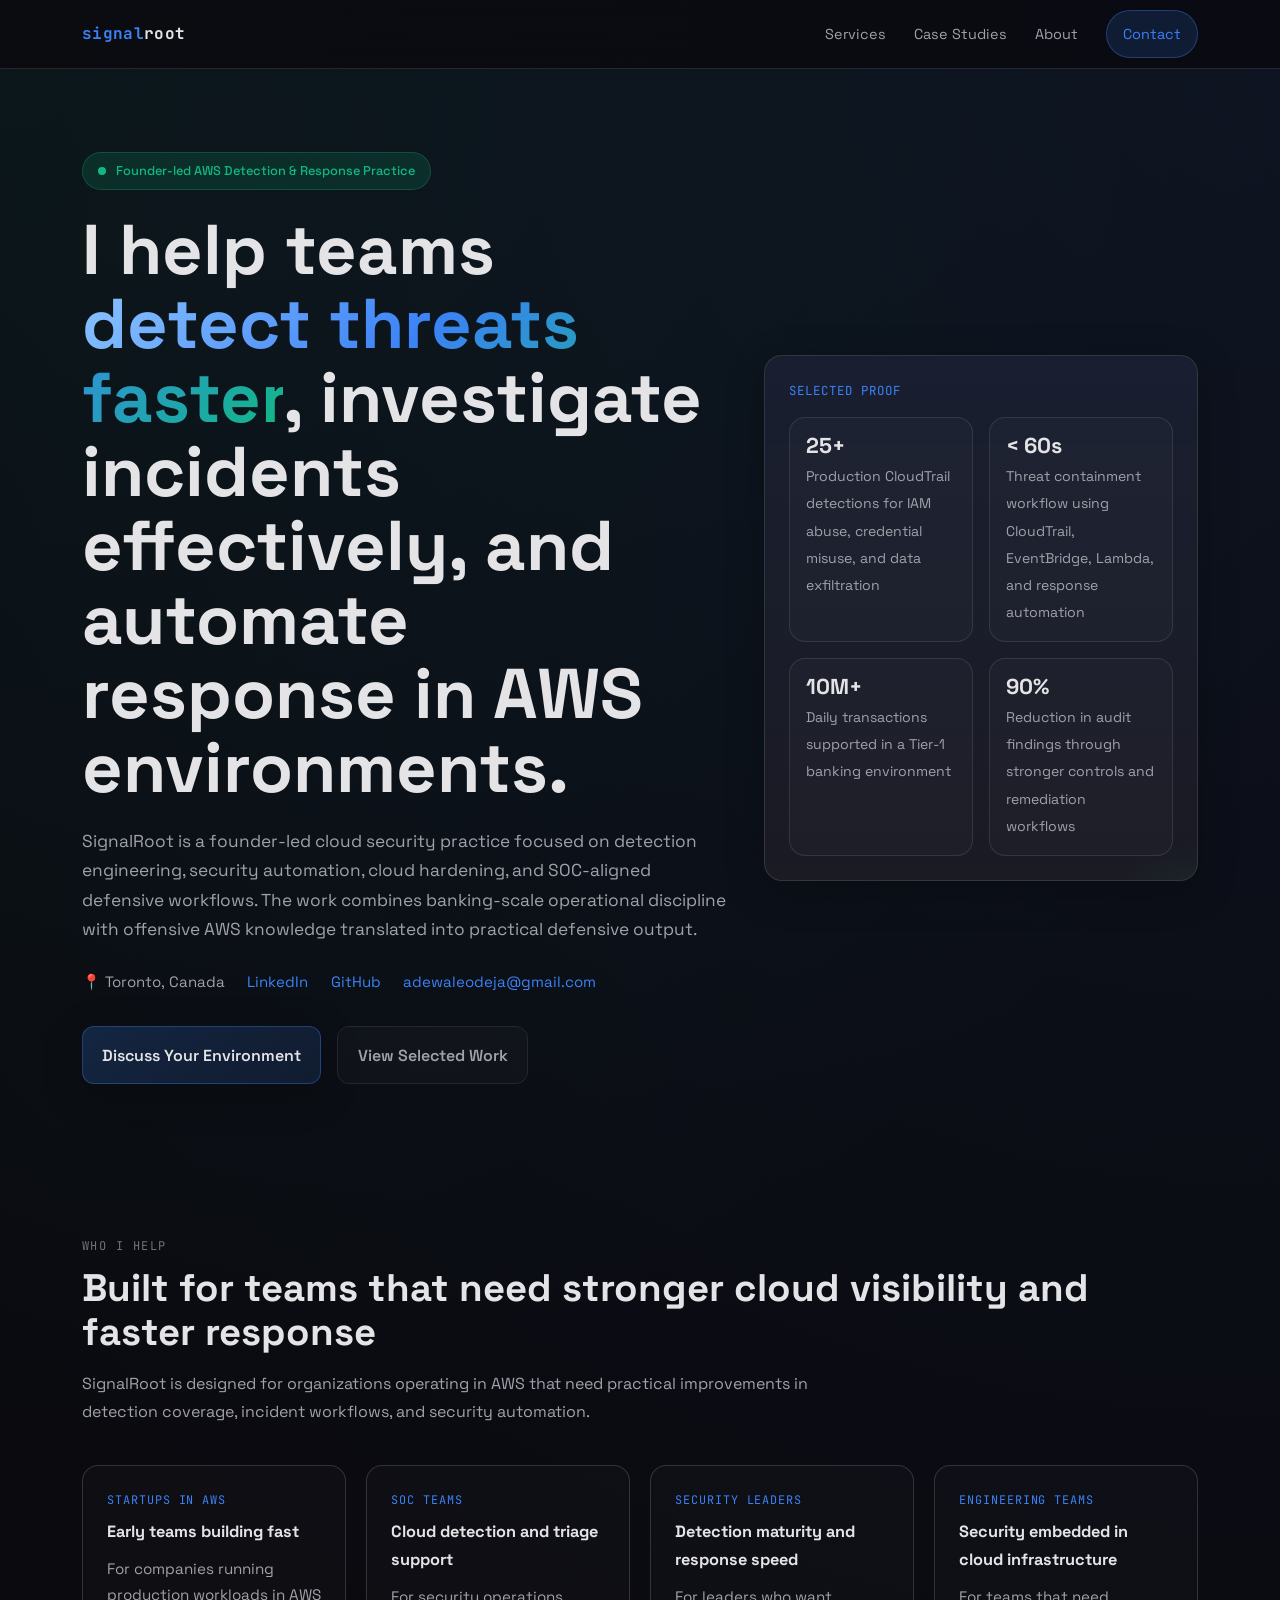
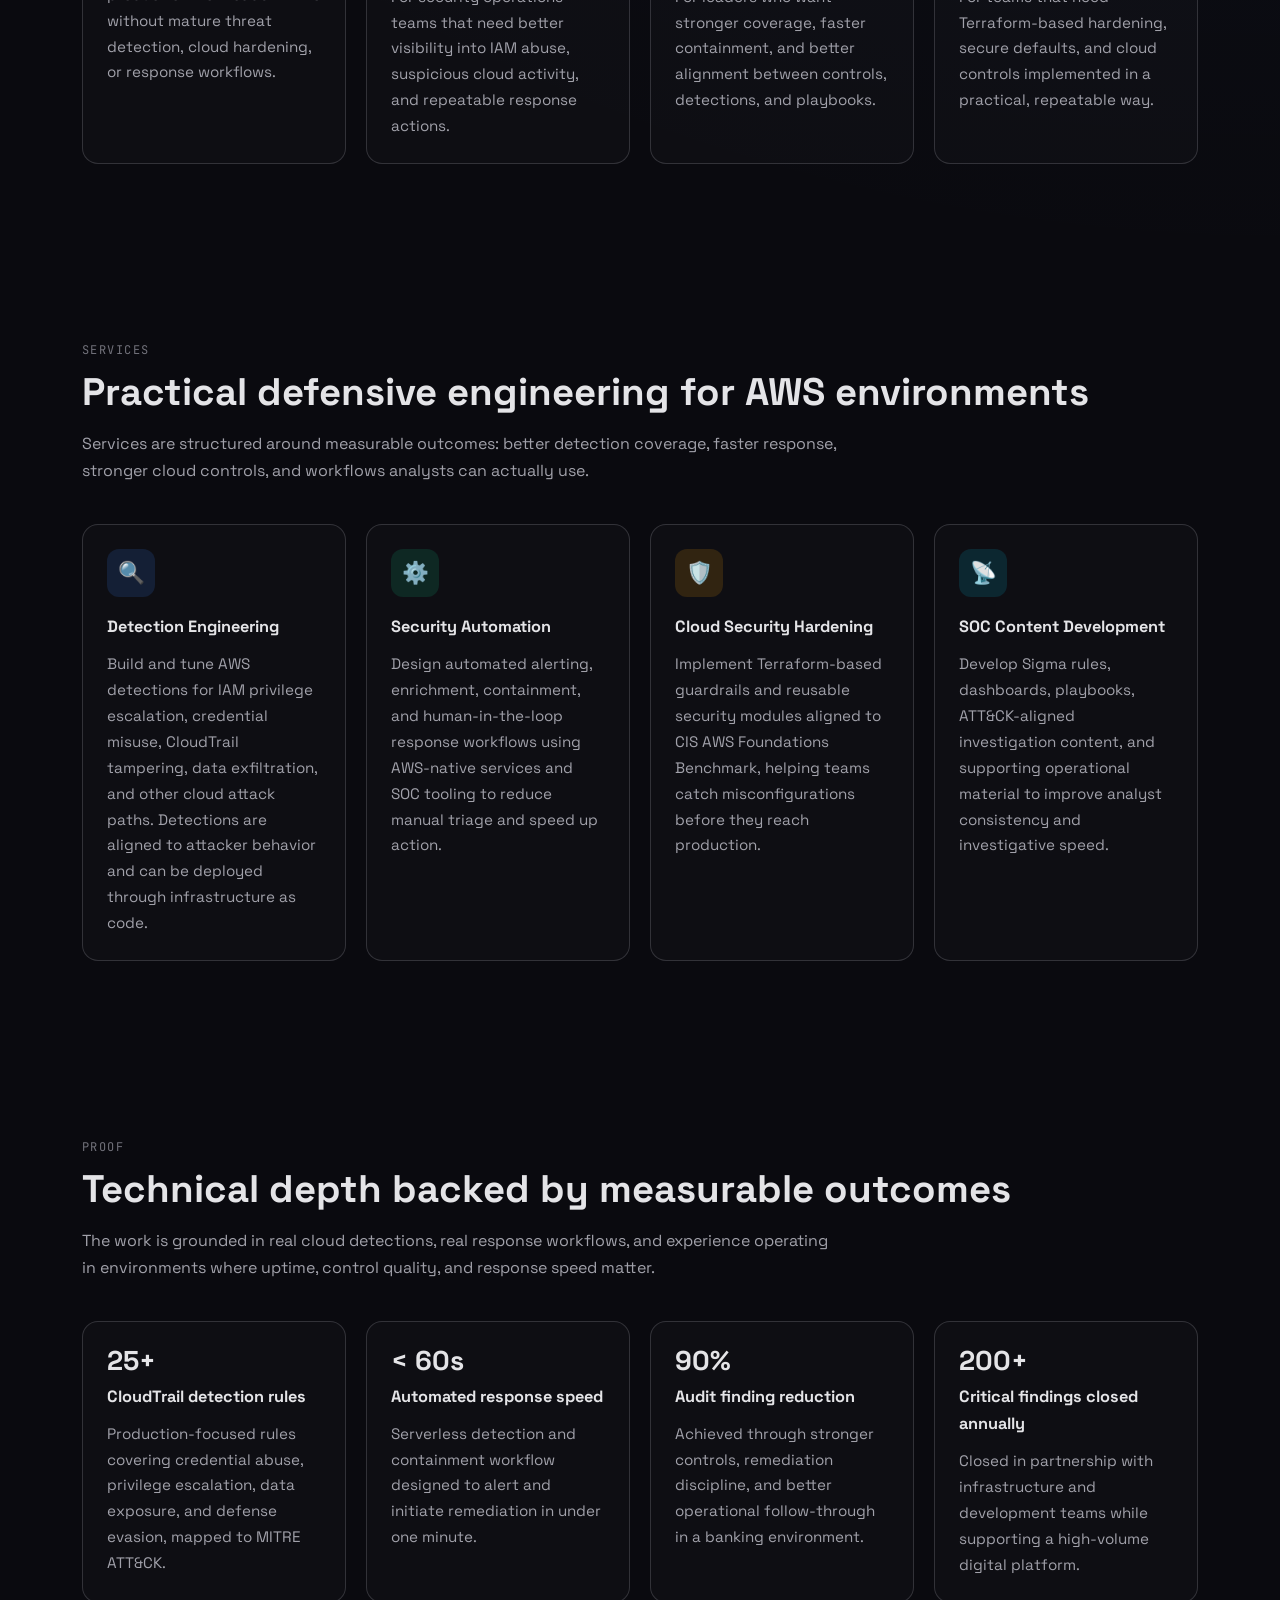
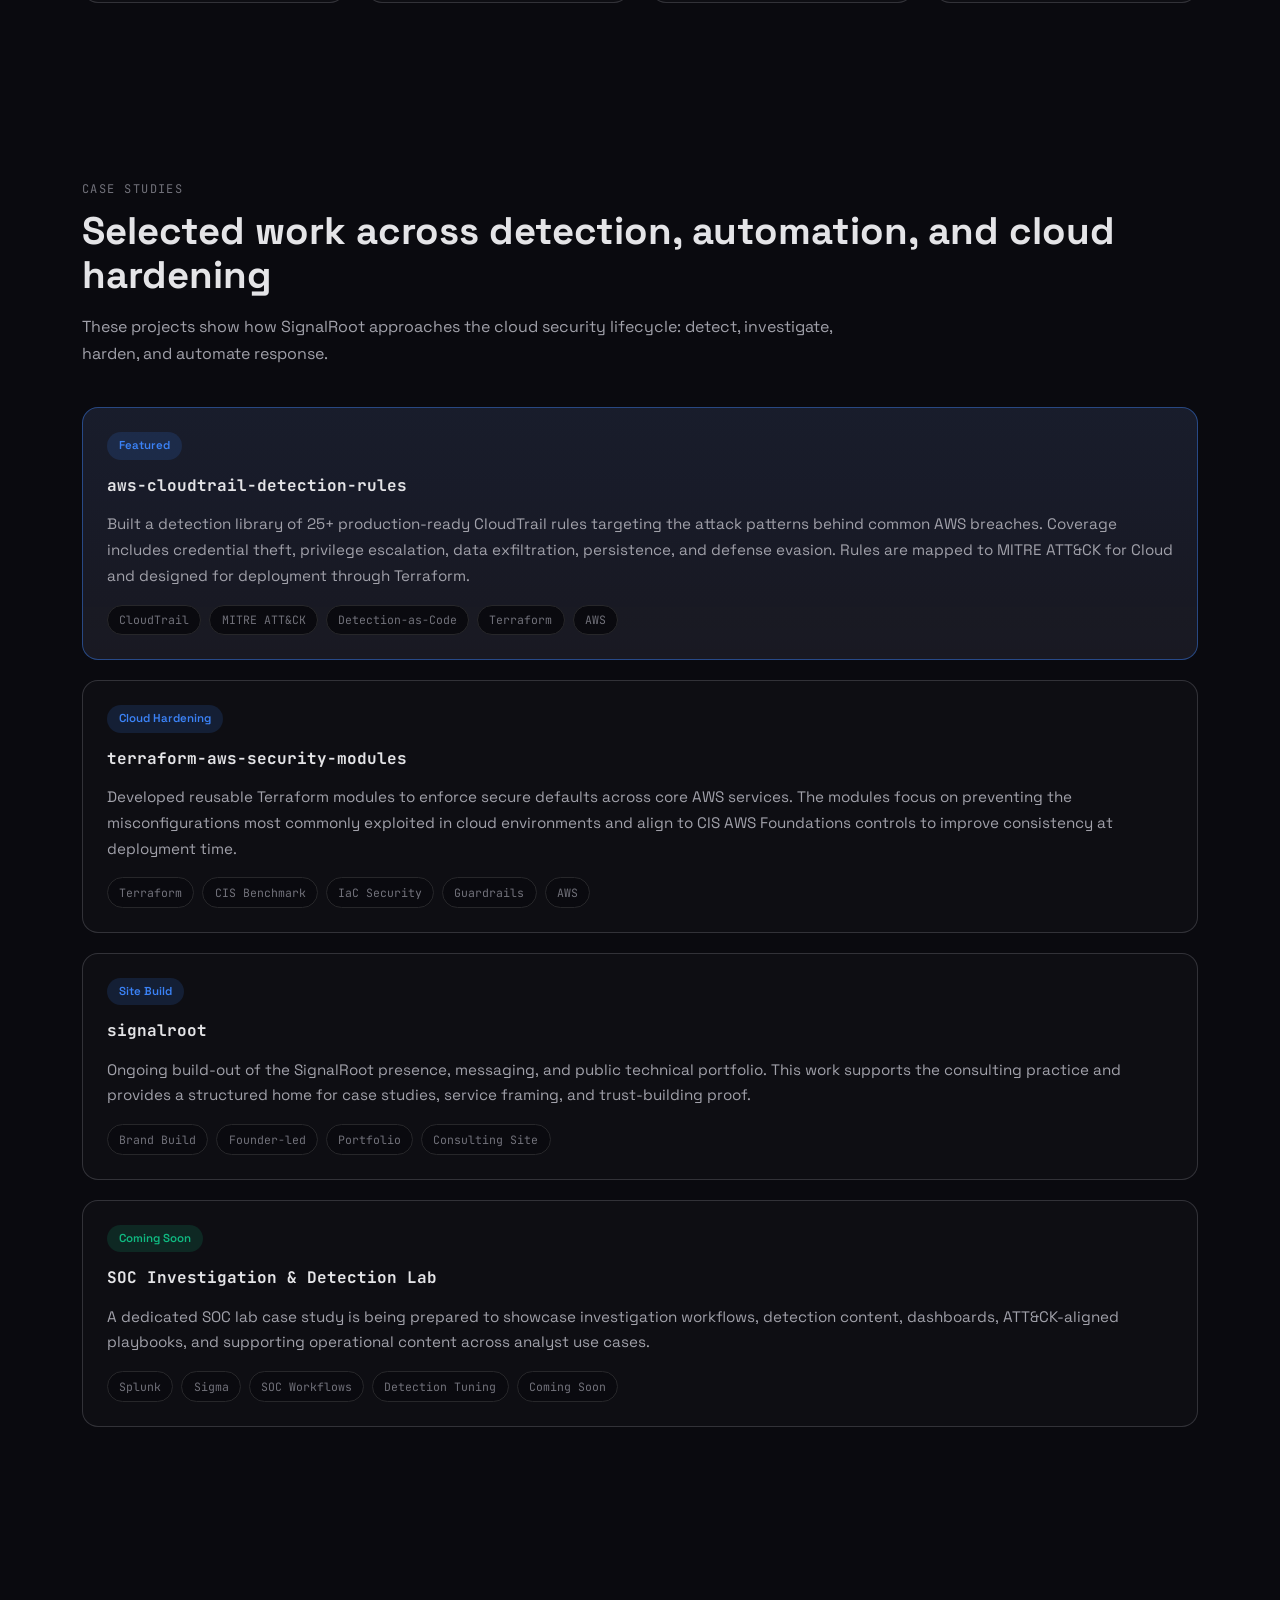
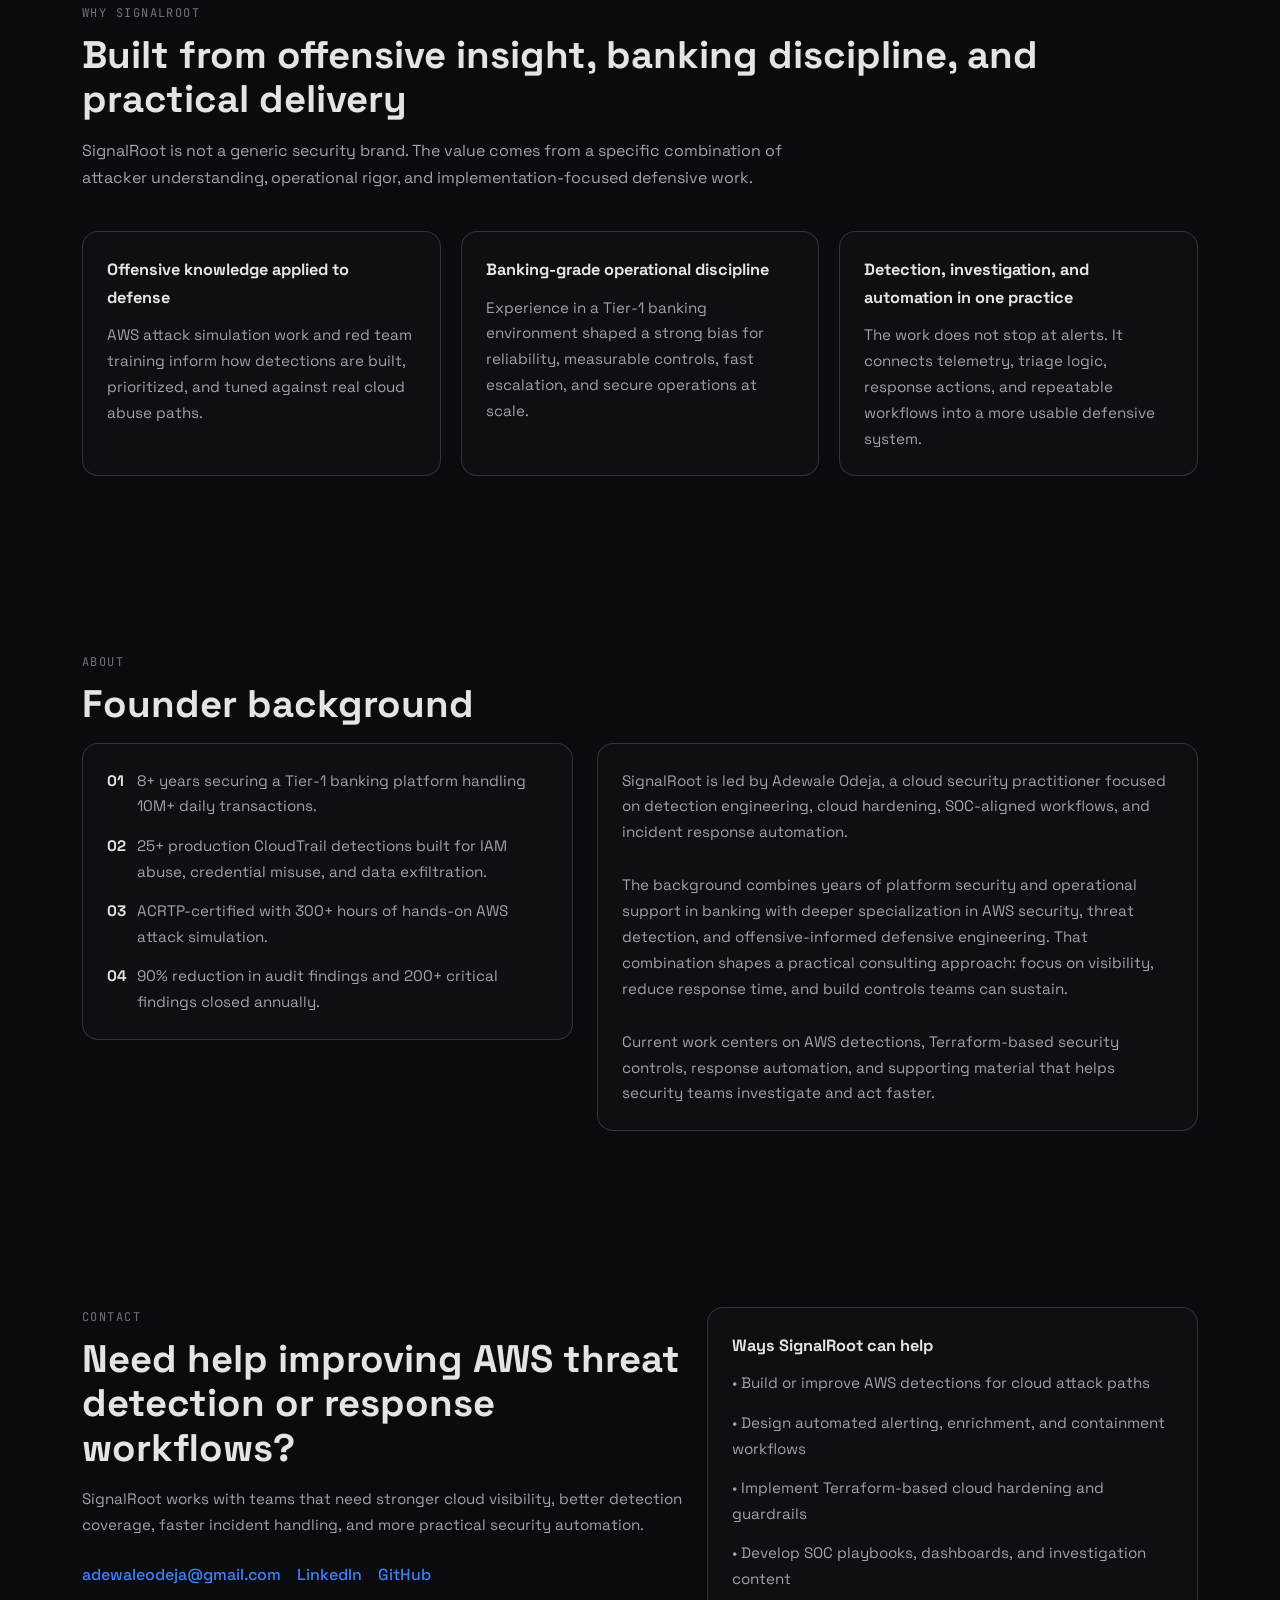
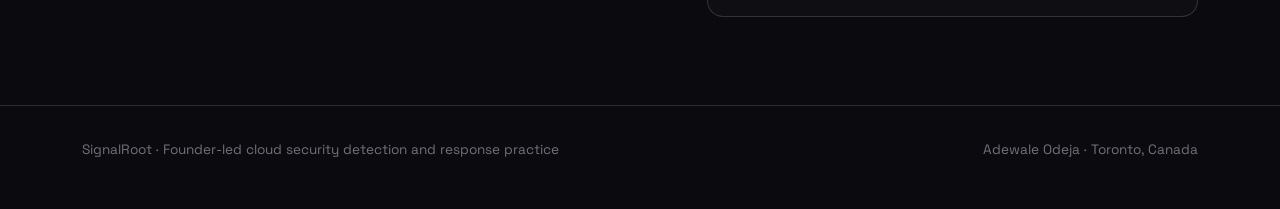
==== commit cacf80ae: "Update print statement from 'Hello' to 'Goodbye'" ====
--- a/index.html
+++ b/index.html
@@ -1,542 +1,906 @@
 <!DOCTYPE html>
 <html lang="en">
 <head>
-    <meta charset="UTF-8">
-    <meta name="viewport" content="width=device-width, initial-scale=1.0">
-    <title>I build detection systems that catch attackers in AWS environments.</title>
-    <meta name="description" content="SignalRoot | SOC-focused Detection Engineer building cloud-native detection rules, automated response pipelines, and IR playbooks for AWS environments.">
-    <style>
-        @import url('https://fonts.googleapis.com/css2?family=JetBrains+Mono:wght@400;500;700&family=Space+Grotesk:wght@400;500;600;700&display=swap');
-
-        :root {
-            --bg-primary: #0a0a0f;
-            --bg-secondary: #111118;
-            --bg-card: #16161f;
-            --bg-card-hover: #1c1c28;
-            --text-primary: #e4e4e7;
-            --text-secondary: #a1a1aa;
-            --text-muted: #71717a;
-            --accent: #3b82f6;
-            --accent-dim: rgba(59, 130, 246, 0.15);
-            --accent-green: #10b981;
-            --accent-green-dim: rgba(16, 185, 129, 0.15);
-            --accent-amber: #f59e0b;
-            --accent-amber-dim: rgba(245, 158, 11, 0.15);
-            --accent-red: #ef4444;
-            --accent-red-dim: rgba(239, 68, 68, 0.15);
-            --accent-purple: #8b5cf6;
-            --accent-purple-dim: rgba(139, 92, 246, 0.15);
-            --accent-cyan: #06b6d4;
-            --accent-cyan-dim: rgba(6, 182, 212, 0.15);
-            --border: #27272a;
-            --border-light: #3f3f46;
-            --radius: 12px;
-            --font-mono: 'JetBrains Mono', monospace;
-            --font-body: 'Space Grotesk', sans-serif;
-        }
-
-        * { margin: 0; padding: 0; box-sizing: border-box; }
-
-        html { scroll-behavior: smooth; }
-
-        body {
-            font-family: var(--font-body);
-            background: var(--bg-primary);
-            color: var(--text-primary);
-            line-height: 1.7;
-            -webkit-font-smoothing: antialiased;
-        }
-
-        /* NAV */
-        nav {
-            position: fixed; top: 0; left: 0; right: 0; z-index: 100;
-            background: rgba(10, 10, 15, 0.85);
-            backdrop-filter: blur(20px);
-            border-bottom: 1px solid var(--border);
-            padding: 0 2rem;
-        }
-        nav .nav-inner {
-            max-width: 1200px; margin: 0 auto;
-            display: flex; justify-content: space-between; align-items: center;
-            height: 64px;
-        }
-        nav .logo {
-            font-family: var(--font-mono); font-weight: 700; font-size: 1rem;
-            color: var(--accent); text-decoration: none;
-        }
-        nav .nav-links { display: flex; gap: 2rem; }
-        nav .nav-links a {
-            font-size: 0.875rem; color: var(--text-secondary);
-            text-decoration: none; transition: color 0.2s;
-        }
-        nav .nav-links a:hover { color: var(--text-primary); }
-
-        /* SECTIONS */
-        section { padding: 6rem 2rem; max-width: 1200px; margin: 0 auto; }
-
-        /* HERO */
-        .hero { padding-top: 10rem; padding-bottom: 4rem; }
-        .hero .badge {
-            display: inline-flex; align-items: center; gap: 0.5rem;
-            background: var(--accent-green-dim); color: var(--accent-green);
-            font-size: 0.8rem; font-weight: 500; padding: 0.4rem 1rem;
-            border-radius: 100px; border: 1px solid rgba(16, 185, 129, 0.25);
-            margin-bottom: 2rem;
-        }
-        .hero .badge::before {
-            content: ''; width: 8px; height: 8px; border-radius: 50%;
-            background: var(--accent-green);
-            animation: pulse 2s ease-in-out infinite;
-        }
-        @keyframes pulse { 0%, 100% { opacity: 1; } 50% { opacity: 0.4; } }
-
-        .hero h1 {
-            font-size: clamp(2.2rem, 5vw, 3.5rem); font-weight: 700;
-            line-height: 1.15; margin-bottom: 1.5rem; max-width: 800px;
-        }
-        .hero h1 em {
-            font-style: normal; color: var(--accent);
-            background: linear-gradient(135deg, var(--accent), #60a5fa);
-            -webkit-background-clip: text; -webkit-text-fill-color: transparent;
-        }
-        .hero .desc {
-            font-size: 1.1rem; color: var(--text-secondary);
-            max-width: 680px; margin-bottom: 1rem; line-height: 1.8;
-        }
-        .hero .targeting {
-            font-size: 0.9rem; color: var(--text-muted);
-            margin-bottom: 2rem; font-style: italic;
-        }
-        .hero .meta {
-            display: flex; flex-wrap: wrap; gap: 1.5rem; align-items: center;
-            font-size: 0.9rem; color: var(--text-secondary);
-        }
-        .hero .meta a {
-            color: var(--accent); text-decoration: none;
-            transition: color 0.2s;
-        }
-        .hero .meta a:hover { color: #60a5fa; }
-
-        /* FOCUS PILLS */
-        .focus { padding-top: 2rem; padding-bottom: 4rem; }
-        .focus-label {
-            font-family: var(--font-mono); font-size: 0.75rem;
-            color: var(--text-muted); text-transform: uppercase;
-            letter-spacing: 0.1em; margin-bottom: 1rem;
-        }
-        .focus-grid {
-            display: flex; flex-wrap: wrap; gap: 0.75rem;
-        }
-        .focus-pill {
-            background: var(--bg-card); border: 1px solid var(--border);
-            padding: 0.5rem 1.25rem; border-radius: 100px;
-            font-size: 0.875rem; color: var(--text-secondary);
-        }
-
-        /* CAPABILITIES */
-        .section-label {
-            font-family: var(--font-mono); font-size: 0.75rem;
-            color: var(--text-muted); text-transform: uppercase;
-            letter-spacing: 0.1em; margin-bottom: 0.5rem;
-        }
-        .section-title {
-            font-size: 1.75rem; font-weight: 700; margin-bottom: 3rem;
-        }
-
-        .cap-grid {
-            display: grid;
-            grid-template-columns: repeat(auto-fit, minmax(280px, 1fr));
-            gap: 1.5rem;
-        }
-        .cap-card {
-            background: var(--bg-card); border: 1px solid var(--border);
-            border-radius: var(--radius); padding: 2rem;
-            transition: all 0.3s ease;
-        }
-        .cap-card:hover {
-            border-color: var(--border-light);
-            background: var(--bg-card-hover);
-            transform: translateY(-2px);
-        }
-        .cap-icon {
-            font-size: 1.5rem; margin-bottom: 1rem;
-            width: 48px; height: 48px; border-radius: 10px;
-            display: flex; align-items: center; justify-content: center;
-        }
-        .cap-card h3 { font-size: 1.05rem; font-weight: 600; margin-bottom: 0.75rem; }
-        .cap-card p { font-size: 0.9rem; color: var(--text-secondary); line-height: 1.7; }
-
-        /* PORTFOLIO */
-        .port-grid { display: grid; gap: 1.5rem; }
-        .port-card {
-            background: var(--bg-card); border: 1px solid var(--border);
-            border-radius: var(--radius); padding: 2rem;
-            text-decoration: none; color: inherit;
-            transition: all 0.3s ease; display: block;
-        }
-        .port-card:hover {
-            border-color: var(--accent);
-            background: var(--bg-card-hover);
-            transform: translateY(-2px);
-        }
-        .port-card.featured { border-color: var(--accent); }
-        .port-badge {
-            display: inline-block; font-size: 0.7rem; font-weight: 600;
-            color: var(--accent); background: var(--accent-dim);
-            padding: 0.2rem 0.75rem; border-radius: 100px;
-            margin-bottom: 0.75rem;
-        }
-        .port-card h3 {
-            font-family: var(--font-mono); font-size: 1rem;
-            font-weight: 600; margin-bottom: 0.75rem;
-        }
-        .port-card p { font-size: 0.875rem; color: var(--text-secondary); line-height: 1.7; margin-bottom: 1rem; }
-        .port-tags { display: flex; flex-wrap: wrap; gap: 0.5rem; }
-        .port-tag {
-            font-family: var(--font-mono); font-size: 0.7rem;
-            color: var(--text-muted); background: var(--bg-primary);
-            padding: 0.25rem 0.75rem; border-radius: 100px;
-            border: 1px solid var(--border);
-        }
-
-        /* DETECTIONS */
-        .det-grid {
-            display: grid;
-            grid-template-columns: repeat(auto-fit, minmax(300px, 1fr));
-            gap: 1.5rem; margin-top: 2rem;
-        }
-        .det-card {
-            background: var(--bg-card); border: 1px solid var(--border);
-            border-radius: var(--radius); padding: 1.75rem;
-            text-decoration: none; color: inherit;
-            transition: all 0.3s ease;
-        }
-        .det-card:hover {
-            border-color: var(--border-light);
-            transform: translateY(-2px);
-        }
-        .det-id {
-            font-family: var(--font-mono); font-size: 0.75rem;
-            color: var(--accent); margin-bottom: 0.25rem;
-        }
-        .det-card h4 { font-size: 0.95rem; font-weight: 600; margin-bottom: 0.5rem; }
-        .det-card p { font-size: 0.85rem; color: var(--text-secondary); }
-
-        /* CERTS */
-        .certs-grid {
-            display: grid;
-            grid-template-columns: repeat(auto-fit, minmax(320px, 1fr));
-            gap: 0.75rem; margin-top: 2rem;
-        }
-        .cert-item {
-            display: flex; align-items: center; gap: 0.75rem;
-            padding: 0.75rem 1.25rem; background: var(--bg-card);
-            border: 1px solid var(--border); border-radius: 8px;
-            font-size: 0.9rem;
-        }
-        .cert-check { color: var(--accent-green); font-weight: 700; }
-
-        /* EXPERIENCE */
-        .exp-timeline { display: grid; gap: 2.5rem; margin-top: 2rem; }
-        .exp-item { padding-left: 1.5rem; border-left: 2px solid var(--border); }
-        .exp-title { font-size: 1.1rem; font-weight: 600; }
-        .exp-company { font-size: 0.9rem; color: var(--text-secondary); margin-bottom: 0.75rem; }
-        .exp-desc { font-size: 0.9rem; color: var(--text-secondary); line-height: 1.8; }
-        .exp-desc p { margin-bottom: 0.5rem; }
-
-        /* CONTACT */
-        .contact-text {
-            font-size: 1.1rem; color: var(--text-secondary);
-            max-width: 600px; margin-bottom: 2rem; line-height: 1.8;
-        }
-        .contact-links { display: flex; gap: 1.5rem; flex-wrap: wrap; }
-        .contact-links a {
-            color: var(--accent); text-decoration: none;
-            font-size: 0.95rem; transition: color 0.2s;
-        }
-        .contact-links a:hover { color: #60a5fa; }
-
-        /* RESPONSIVE */
-        @media (max-width: 768px) {
-            section { padding: 4rem 1.25rem; }
-            .hero { padding-top: 7rem; }
-            .hero h1 { font-size: 2rem; }
-            nav .nav-links { gap: 1rem; }
-            nav .nav-links a { font-size: 0.8rem; }
-            .cap-grid { grid-template-columns: 1fr; }
-        }
-    </style>
+  <meta charset="UTF-8" />
+  <meta name="viewport" content="width=device-width, initial-scale=1.0" />
+  <title>SignalRoot | AWS Detection Engineering & Security Automation</title>
+  <meta
+    name="description"
+    content="Founder-led cloud security practice helping teams improve AWS threat detection, incident response workflows, and security automation."
+  />
+  <style>
+    @import url('https://fonts.googleapis.com/css2?family=JetBrains+Mono:wght@400;500;700&family=Space+Grotesk:wght@400;500;600;700&display=swap');
+
+    :root {
+      --bg-primary: #0a0a0f;
+      --bg-secondary: #111118;
+      --bg-card: #16161f;
+      --bg-card-hover: #1c1c28;
+      --text-primary: #e4e4e7;
+      --text-secondary: #a1a1aa;
+      --text-muted: #71717a;
+      --accent: #3b82f6;
+      --accent-dim: rgba(59, 130, 246, 0.15);
+      --accent-green: #10b981;
+      --accent-green-dim: rgba(16, 185, 129, 0.15);
+      --accent-amber: #f59e0b;
+      --accent-amber-dim: rgba(245, 158, 11, 0.15);
+      --accent-cyan: #06b6d4;
+      --accent-cyan-dim: rgba(6, 182, 212, 0.15);
+      --border: #27272a;
+      --border-light: #3f3f46;
+      --radius: 16px;
+      --font-mono: 'JetBrains Mono', monospace;
+      --font-body: 'Space Grotesk', sans-serif;
+      --shadow-soft: 0 10px 40px rgba(0, 0, 0, 0.22);
+      --max-width: 1180px;
+    }
+
+    * { box-sizing: border-box; margin: 0; padding: 0; }
+    html { scroll-behavior: smooth; }
+    body {
+      font-family: var(--font-body);
+      background:
+        radial-gradient(circle at top right, rgba(59, 130, 246, 0.08), transparent 28%),
+        radial-gradient(circle at top left, rgba(16, 185, 129, 0.06), transparent 22%),
+        var(--bg-primary);
+      color: var(--text-primary);
+      line-height: 1.7;
+      -webkit-font-smoothing: antialiased;
+    }
+
+    a { color: inherit; }
+
+    .container {
+      max-width: var(--max-width);
+      margin: 0 auto;
+      padding: 0 2rem;
+    }
+
+    nav {
+      position: fixed;
+      top: 0;
+      left: 0;
+      right: 0;
+      z-index: 100;
+      background: rgba(10, 10, 15, 0.82);
+      backdrop-filter: blur(18px);
+      border-bottom: 1px solid rgba(63, 63, 70, 0.55);
+    }
+
+    .nav-inner {
+      max-width: var(--max-width);
+      margin: 0 auto;
+      padding: 0 2rem;
+      height: 68px;
+      display: flex;
+      align-items: center;
+      justify-content: space-between;
+      gap: 2rem;
+    }
+
+    .logo {
+      font-family: var(--font-mono);
+      font-weight: 700;
+      font-size: 1rem;
+      text-decoration: none;
+      color: var(--text-primary);
+      letter-spacing: 0.02em;
+    }
+
+    .logo span { color: var(--accent); }
+
+    .nav-links {
+      display: flex;
+      align-items: center;
+      gap: 1.75rem;
+      flex-wrap: wrap;
+    }
+
+    .nav-links a {
+      text-decoration: none;
+      color: var(--text-secondary);
+      font-size: 0.9rem;
+      transition: color 0.2s ease;
+    }
+
+    .nav-links a:hover { color: var(--text-primary); }
+
+    .nav-cta {
+      padding: 0.65rem 1rem;
+      border-radius: 999px;
+      border: 1px solid rgba(59, 130, 246, 0.35);
+      background: var(--accent-dim);
+      color: var(--accent) !important;
+    }
+
+    section { padding: 5.5rem 0; }
+
+    .section-label {
+      font-family: var(--font-mono);
+      font-size: 0.75rem;
+      color: var(--text-muted);
+      text-transform: uppercase;
+      letter-spacing: 0.12em;
+      margin-bottom: 0.6rem;
+    }
+
+    .section-title {
+      font-size: clamp(1.8rem, 3vw, 2.5rem);
+      line-height: 1.15;
+      margin-bottom: 1rem;
+    }
+
+    .section-intro {
+      color: var(--text-secondary);
+      max-width: 760px;
+      font-size: 1rem;
+      margin-bottom: 2.5rem;
+    }
+
+    .hero {
+      padding-top: 9.5rem;
+      padding-bottom: 4rem;
+    }
+
+    .hero-grid {
+      display: grid;
+      grid-template-columns: 1.2fr 0.8fr;
+      gap: 2rem;
+      align-items: center;
+    }
+
+    .hero-badge {
+      display: inline-flex;
+      align-items: center;
+      gap: 0.6rem;
+      padding: 0.45rem 0.95rem;
+      border-radius: 999px;
+      border: 1px solid rgba(16, 185, 129, 0.25);
+      background: var(--accent-green-dim);
+      color: var(--accent-green);
+      font-size: 0.8rem;
+      font-weight: 500;
+      margin-bottom: 1.5rem;
+    }
+
+    .hero-badge::before {
+      content: "";
+      width: 8px;
+      height: 8px;
+      border-radius: 50%;
+      background: var(--accent-green);
+      animation: pulse 2s ease-in-out infinite;
+    }
+
+    @keyframes pulse {
+      0%, 100% { opacity: 1; }
+      50% { opacity: 0.4; }
+    }
+
+    .hero h1 {
+      font-size: clamp(2.5rem, 6vw, 4.4rem);
+      line-height: 1.05;
+      margin-bottom: 1.35rem;
+      max-width: 860px;
+    }
+
+    .hero h1 em {
+      font-style: normal;
+      background: linear-gradient(135deg, #8ec5ff, #3b82f6 50%, #10b981 100%);
+      -webkit-background-clip: text;
+      -webkit-text-fill-color: transparent;
+    }
+
+    .hero-copy {
+      color: var(--text-secondary);
+      font-size: 1.08rem;
+      max-width: 720px;
+      margin-bottom: 1.5rem;
+    }
+
+    .hero-meta {
+      display: flex;
+      flex-wrap: wrap;
+      gap: 1rem 1.4rem;
+      color: var(--text-secondary);
+      font-size: 0.94rem;
+      margin-bottom: 2rem;
+    }
+
+    .hero-meta a {
+      text-decoration: none;
+      color: var(--accent);
+    }
+
+    .hero-meta a:hover { color: #60a5fa; }
+
+    .hero-actions {
+      display: flex;
+      flex-wrap: wrap;
+      gap: 1rem;
+    }
+
+    .btn {
+      display: inline-flex;
+      align-items: center;
+      justify-content: center;
+      gap: 0.5rem;
+      min-height: 48px;
+      padding: 0.9rem 1.2rem;
+      border-radius: 12px;
+      text-decoration: none;
+      font-weight: 600;
+      transition: all 0.22s ease;
+      border: 1px solid transparent;
+    }
+
+    .btn-primary {
+      background: linear-gradient(135deg, rgba(59,130,246,0.2), rgba(59,130,246,0.12));
+      border-color: rgba(59, 130, 246, 0.35);
+      color: var(--text-primary);
+      box-shadow: var(--shadow-soft);
+    }
+
+    .btn-primary:hover {
+      transform: translateY(-1px);
+      border-color: rgba(59, 130, 246, 0.55);
+      background: linear-gradient(135deg, rgba(59,130,246,0.25), rgba(59,130,246,0.14));
+    }
+
+    .btn-secondary {
+      background: rgba(255,255,255,0.02);
+      border-color: var(--border);
+      color: var(--text-secondary);
+    }
+
+    .btn-secondary:hover {
+      color: var(--text-primary);
+      border-color: var(--border-light);
+      transform: translateY(-1px);
+    }
+
+    .hero-panel {
+      background:
+        linear-gradient(180deg, rgba(59,130,246,0.08), rgba(255,255,255,0.02)),
+        var(--bg-card);
+      border: 1px solid rgba(63, 63, 70, 0.7);
+      border-radius: 18px;
+      padding: 1.5rem;
+      box-shadow: var(--shadow-soft);
+      position: relative;
+      overflow: hidden;
+    }
+
+    .hero-panel::after {
+      content: "";
+      position: absolute;
+      inset: auto -25% -35% auto;
+      width: 220px;
+      height: 220px;
+      border-radius: 50%;
+      background: radial-gradient(circle, rgba(16,185,129,0.15), transparent 70%);
+      pointer-events: none;
+    }
+
+    .signal-title {
+      font-family: var(--font-mono);
+      color: var(--accent);
+      font-size: 0.78rem;
+      letter-spacing: 0.08em;
+      margin-bottom: 1rem;
+      text-transform: uppercase;
+    }
+
+    .hero-stats {
+      display: grid;
+      grid-template-columns: repeat(2, 1fr);
+      gap: 1rem;
+    }
+
+    .stat-card,
+    .audience-card,
+    .service-card,
+    .proof-card,
+    .case-card,
+    .why-card,
+    .about-card,
+    .contact-card {
+      background: rgba(255,255,255,0.02);
+      border: 1px solid rgba(63,63,70,0.75);
+      border-radius: var(--radius);
+      padding: 1.5rem;
+      transition: all 0.25s ease;
+    }
+
+    .stat-card { padding: 1rem; }
+
+    .stat-card strong {
+      display: block;
+      font-size: 1.35rem;
+      line-height: 1.1;
+      margin-bottom: 0.25rem;
+    }
+
+    .stat-card span {
+      color: var(--text-secondary);
+      font-size: 0.88rem;
+    }
+
+    .audience-grid,
+    .services-grid,
+    .proof-grid,
+    .case-grid,
+    .why-grid {
+      display: grid;
+      gap: 1.25rem;
+    }
+
+    .audience-grid {
+      grid-template-columns: repeat(auto-fit, minmax(240px, 1fr));
+    }
+
+    .services-grid {
+      grid-template-columns: repeat(auto-fit, minmax(250px, 1fr));
+    }
+
+    .proof-grid {
+      grid-template-columns: repeat(auto-fit, minmax(220px, 1fr));
+    }
+
+    .case-grid { grid-template-columns: 1fr; }
+
+    .why-grid {
+      grid-template-columns: repeat(auto-fit, minmax(240px, 1fr));
+    }
+
+    .audience-card:hover,
+    .service-card:hover,
+    .proof-card:hover,
+    .case-card:hover,
+    .why-card:hover {
+      transform: translateY(-2px);
+      border-color: var(--border-light);
+      background: var(--bg-card-hover);
+    }
+
+    .card-kicker {
+      font-family: var(--font-mono);
+      font-size: 0.74rem;
+      color: var(--accent);
+      margin-bottom: 0.5rem;
+      text-transform: uppercase;
+      letter-spacing: 0.08em;
+    }
+
+    .audience-card h3,
+    .service-card h3,
+    .proof-card h3,
+    .case-card h3,
+    .why-card h3,
+    .contact-card h3 {
+      font-size: 1.02rem;
+      margin-bottom: 0.65rem;
+    }
+
+    .audience-card p,
+    .service-card p,
+    .proof-card p,
+    .case-card p,
+    .why-card p,
+    .about-copy p,
+    .contact-copy p,
+    .contact-points {
+      color: var(--text-secondary);
+      font-size: 0.95rem;
+    }
+
+    .service-icon {
+      width: 48px;
+      height: 48px;
+      border-radius: 12px;
+      display: flex;
+      align-items: center;
+      justify-content: center;
+      margin-bottom: 1rem;
+      font-size: 1.35rem;
+    }
+
+    .proof-card strong {
+      display: block;
+      font-size: 1.7rem;
+      line-height: 1.1;
+      margin-bottom: 0.4rem;
+      color: var(--text-primary);
+    }
+
+    .case-card {
+      text-decoration: none;
+      color: inherit;
+      display: block;
+    }
+
+    .case-card.featured {
+      border-color: rgba(59, 130, 246, 0.45);
+      background:
+        linear-gradient(180deg, rgba(59,130,246,0.06), rgba(255,255,255,0.01)),
+        var(--bg-card);
+    }
+
+    .case-top {
+      display: flex;
+      flex-wrap: wrap;
+      align-items: center;
+      gap: 0.75rem;
+      margin-bottom: 0.75rem;
+    }
+
+    .case-badge {
+      display: inline-flex;
+      align-items: center;
+      padding: 0.25rem 0.75rem;
+      border-radius: 999px;
+      font-size: 0.72rem;
+      font-weight: 600;
+      color: var(--accent);
+      background: var(--accent-dim);
+    }
+
+    .case-badge.coming {
+      color: var(--accent-green);
+      background: var(--accent-green-dim);
+    }
+
+    .case-card h3 {
+      font-family: var(--font-mono);
+      font-size: 1rem;
+      margin-bottom: 0.75rem;
+    }
+
+    .case-tags {
+      display: flex;
+      flex-wrap: wrap;
+      gap: 0.5rem;
+      margin-top: 1rem;
+    }
+
+    .case-tag {
+      font-family: var(--font-mono);
+      font-size: 0.72rem;
+      color: var(--text-muted);
+      border: 1px solid var(--border);
+      background: var(--bg-primary);
+      border-radius: 999px;
+      padding: 0.28rem 0.7rem;
+    }
+
+    .about-wrap {
+      display: grid;
+      grid-template-columns: 0.9fr 1.1fr;
+      gap: 1.5rem;
+      align-items: start;
+    }
+
+    .about-list {
+      list-style: none;
+      display: grid;
+      gap: 0.85rem;
+    }
+
+    .about-list li {
+      display: flex;
+      gap: 0.75rem;
+      align-items: flex-start;
+      color: var(--text-secondary);
+      font-size: 0.95rem;
+    }
+
+    .about-list li strong {
+      color: var(--text-primary);
+      min-width: 18px;
+    }
+
+    .contact-wrap {
+      display: grid;
+      grid-template-columns: 1.1fr 0.9fr;
+      gap: 1.5rem;
+      align-items: stretch;
+    }
+
+    .contact-links {
+      display: flex;
+      flex-wrap: wrap;
+      gap: 1rem;
+      margin-top: 1.5rem;
+    }
+
+    .contact-link {
+      text-decoration: none;
+      color: var(--accent);
+      font-weight: 500;
+    }
+
+    .contact-link:hover { color: #60a5fa; }
+
+    .contact-points {
+      display: grid;
+      gap: 0.85rem;
+    }
+
+    footer {
+      border-top: 1px solid rgba(63, 63, 70, 0.65);
+      padding: 2rem 0 3rem;
+      color: var(--text-muted);
+      font-size: 0.85rem;
+    }
+
+    .footer-inner {
+      max-width: var(--max-width);
+      margin: 0 auto;
+      padding: 0 2rem;
+      display: flex;
+      justify-content: space-between;
+      gap: 1rem;
+      flex-wrap: wrap;
+    }
+
+    @media (max-width: 960px) {
+      .hero-grid,
+      .about-wrap,
+      .contact-wrap {
+        grid-template-columns: 1fr;
+      }
+    }
+
+    @media (max-width: 768px) {
+      .container,
+      .nav-inner,
+      .footer-inner {
+        padding-left: 1.25rem;
+        padding-right: 1.25rem;
+      }
+
+      section { padding: 4.25rem 0; }
+      .hero { padding-top: 7.5rem; }
+      .nav-links { gap: 1rem; }
+      .nav-links a { font-size: 0.82rem; }
+      .hero-stats { grid-template-columns: 1fr 1fr; }
+    }
+
+    @media (max-width: 560px) {
+      .hero-stats,
+      .proof-grid,
+      .audience-grid,
+      .services-grid,
+      .why-grid {
+        grid-template-columns: 1fr;
+      }
+
+      .nav-inner {
+        height: auto;
+        padding-top: 0.9rem;
+        padding-bottom: 0.9rem;
+        align-items: flex-start;
+        flex-direction: column;
+      }
+    }
+  </style>
 </head>
 <body>
-
-<!-- NAV -->
-<nav>
+  <nav>
     <div class="nav-inner">
-        <a href="#" class="logo">signalroot</a>
-        <div class="nav-links">
-            <a href="#capabilities">What I Build</a>
-            <a href="#portfolio">Portfolio</a>
-            <a href="#background">Background</a>
-            <a href="#contact">Contact</a>
-        </div>
+      <a href="#" class="logo"><span>signal</span>root</a>
+      <div class="nav-links">
+        <a href="#services">Services</a>
+        <a href="#work">Case Studies</a>
+        <a href="#about">About</a>
+        <a href="#contact" class="nav-cta">Contact</a>
+      </div>
     </div>
-</nav>
-
-<!-- HERO -->
-<section class="hero">
-    <div class="badge">Available for opportunities</div>
-    <h1>I build detection systems that catch attackers in <em>AWS environments</em>.</h1>
-    <p class="desc">
-        SOC-focused Detection Engineer with 8+ years securing a Tier-1 banking platform
-        and hands-on AWS offensive security training (ACRTP-certified, 300+ hours).
-        Combines SOC investigation and incident response experience with cloud-native
-        detection engineering, security automation, and compliance alignment.
-    </p>
-    <p class="targeting">
-        Targeting: SOC Analyst, Detection Engineer, Cloud Security Engineer,
-        and Security Operations roles in Canada.
-    </p>
-    <div class="meta">
-        <span>📍 Toronto, Canada</span>
-        <a href="https://linkedin.com/in/adewaleodeja">LinkedIn</a>
-        <a href="https://github.com/Walentino">GitHub</a>
-        <a href="mailto:adewaleodeja@gmail.com">adewaleodeja@gmail.com</a>
+  </nav>
+
+  <section class="hero">
+    <div class="container">
+      <div class="hero-grid">
+        <div>
+          <div class="hero-badge">Founder-led AWS Detection &amp; Response Practice</div>
+          <h1>I help teams <em>detect threats faster</em>, investigate incidents effectively, and automate response in AWS environments.</h1>
+          <p class="hero-copy">
+            SignalRoot is a founder-led cloud security practice focused on detection engineering, security automation, cloud hardening, and SOC-aligned defensive workflows. The work combines banking-scale operational discipline with offensive AWS knowledge translated into practical defensive output.
+          </p>
+          <div class="hero-meta">
+            <span>📍 Toronto, Canada</span>
+            <a href="https://linkedin.com/in/adewaleodeja" target="_blank" rel="noopener noreferrer">LinkedIn</a>
+            <a href="https://github.com/Walentino" target="_blank" rel="noopener noreferrer">GitHub</a>
+            <a href="mailto:adewaleodeja@gmail.com">adewaleodeja@gmail.com</a>
+          </div>
+          <div class="hero-actions">
+            <a class="btn btn-primary" href="#contact">Discuss Your Environment</a>
+            <a class="btn btn-secondary" href="#work">View Selected Work</a>
+          </div>
+        </div>
+
+        <div class="hero-panel">
+          <div class="signal-title">Selected Proof</div>
+          <div class="hero-stats">
+            <div class="stat-card">
+              <strong>25+</strong>
+              <span>Production CloudTrail detections for IAM abuse, credential misuse, and data exfiltration</span>
+            </div>
+            <div class="stat-card">
+              <strong>&lt; 60s</strong>
+              <span>Threat containment workflow using CloudTrail, EventBridge, Lambda, and response automation</span>
+            </div>
+            <div class="stat-card">
+              <strong>10M+</strong>
+              <span>Daily transactions supported in a Tier-1 banking environment</span>
+            </div>
+            <div class="stat-card">
+              <strong>90%</strong>
+              <span>Reduction in audit findings through stronger controls and remediation workflows</span>
+            </div>
+          </div>
+        </div>
+      </div>
     </div>
-</section>
-
-<!-- CURRENT FOCUS -->
-<section class="focus">
-    <div class="focus-label">Current Focus</div>
-    <div class="focus-grid">
-        <span class="focus-pill">SOC Investigation & Triage (Splunk, Elastic/Kibana)</span>
-        <span class="focus-pill">AWS Detection Engineering (CloudTrail, EventBridge, Lambda)</span>
-        <span class="focus-pill">Automated Incident Response (Step Functions, SOAR)</span>
-        <span class="focus-pill">Threat Hunting & MITRE ATT&CK Detection Coverage</span>
-        <span class="focus-pill">Sigma Rule Development & Detection Tuning</span>
-        <span class="focus-pill">IAM Privilege Escalation Detection & Auto-Remediation</span>
-        <span class="focus-pill">PCI DSS & CIS AWS Foundations Alignment</span>
+  </section>
+
+  <section id="audience">
+    <div class="container">
+      <div class="section-label">Who I Help</div>
+      <h2 class="section-title">Built for teams that need stronger cloud visibility and faster response</h2>
+      <p class="section-intro">
+        SignalRoot is designed for organizations operating in AWS that need practical improvements in detection coverage, incident workflows, and security automation.
+      </p>
+
+      <div class="audience-grid">
+        <div class="audience-card">
+          <div class="card-kicker">Startups in AWS</div>
+          <h3>Early teams building fast</h3>
+          <p>For companies running production workloads in AWS without mature threat detection, cloud hardening, or response workflows.</p>
+        </div>
+
+        <div class="audience-card">
+          <div class="card-kicker">SOC Teams</div>
+          <h3>Cloud detection and triage support</h3>
+          <p>For security operations teams that need better visibility into IAM abuse, suspicious cloud activity, and repeatable response actions.</p>
+        </div>
+
+        <div class="audience-card">
+          <div class="card-kicker">Security Leaders</div>
+          <h3>Detection maturity and response speed</h3>
+          <p>For leaders who want stronger coverage, faster containment, and better alignment between controls, detections, and playbooks.</p>
+        </div>
+
+        <div class="audience-card">
+          <div class="card-kicker">Engineering Teams</div>
+          <h3>Security embedded in cloud infrastructure</h3>
+          <p>For teams that need Terraform-based hardening, secure defaults, and cloud controls implemented in a practical, repeatable way.</p>
+        </div>
+      </div>
     </div>
-</section>
-
-<!-- CAPABILITIES -->
-<section id="capabilities">
-    <div class="section-label">What I Build</div>
-    <h2 class="section-title">Offensive knowledge, defensive output</h2>
-    <div class="cap-grid">
-        <div class="cap-card">
-            <div class="cap-icon" style="background: var(--accent-cyan-dim);">🔎</div>
-            <h3>SOC Operations & Investigation</h3>
-            <p>Alert triage, investigation methodology, and incident response across cloud and on-premises environments. Hands-on Splunk and Elastic/Kibana for log analysis, threat hunting, and detection tuning. MITRE ATT&CK-mapped investigation workflows with structured case documentation.</p>
-        </div>
-        <div class="cap-card">
-            <div class="cap-icon" style="background: var(--accent-dim);">🔍</div>
-            <h3>Threat Detection</h3>
-            <p>CloudTrail-based detection rules and a live automated pipeline that catches IAM credential compromise in under 60 seconds. 25+ production rules mapped to MITRE ATT&CK for Cloud. Sigma rules for cross-platform detection coverage.</p>
-        </div>
-        <div class="cap-card">
-            <div class="cap-icon" style="background: var(--accent-green-dim);">⚙️</div>
-            <h3>Security Automation</h3>
-            <p>Terraform modules, Python (Boto3) auto-remediation, and Step Functions incident response orchestration with human-in-the-loop approval gates across AWS accounts. Splunk SOAR integration for automated triage workflows.</p>
-        </div>
-        <div class="cap-card">
-            <div class="cap-icon" style="background: var(--accent-amber-dim);">🛡️</div>
-            <h3>Cloud Security Posture</h3>
-            <p>Assessment and hardening using Prowler, ScoutSuite, AWS Security Hub, GuardDuty, and Config Rules. CIS Benchmarks and compliance framework alignment.</p>
-        </div>
-        <div class="cap-card">
-            <div class="cap-icon" style="background: var(--accent-red-dim);">🔴</div>
-            <h3>Offensive-Informed Defense</h3>
-            <p>ACRTP-certified. I exploit the same IAM misconfigurations, trust policy flaws, and Lambda execution gaps that real attackers use, then build detections for them.</p>
-        </div>
+  </section>
+
+  <section id="services">
+    <div class="container">
+      <div class="section-label">Services</div>
+      <h2 class="section-title">Practical defensive engineering for AWS environments</h2>
+      <p class="section-intro">
+        Services are structured around measurable outcomes: better detection coverage, faster response, stronger cloud controls, and workflows analysts can actually use.
+      </p>
+
+      <div class="services-grid">
+        <div class="service-card">
+          <div class="service-icon" style="background: var(--accent-dim);">🔍</div>
+          <h3>Detection Engineering</h3>
+          <p>Build and tune AWS detections for IAM privilege escalation, credential misuse, CloudTrail tampering, data exfiltration, and other cloud attack paths. Detections are aligned to attacker behavior and can be deployed through infrastructure as code.</p>
+        </div>
+
+        <div class="service-card">
+          <div class="service-icon" style="background: var(--accent-green-dim);">⚙️</div>
+          <h3>Security Automation</h3>
+          <p>Design automated alerting, enrichment, containment, and human-in-the-loop response workflows using AWS-native services and SOC tooling to reduce manual triage and speed up action.</p>
+        </div>
+
+        <div class="service-card">
+          <div class="service-icon" style="background: var(--accent-amber-dim);">🛡️</div>
+          <h3>Cloud Security Hardening</h3>
+          <p>Implement Terraform-based guardrails and reusable security modules aligned to CIS AWS Foundations Benchmark, helping teams catch misconfigurations before they reach production.</p>
+        </div>
+
+        <div class="service-card">
+          <div class="service-icon" style="background: var(--accent-cyan-dim);">📡</div>
+          <h3>SOC Content Development</h3>
+          <p>Develop Sigma rules, dashboards, playbooks, ATT&amp;CK-aligned investigation content, and supporting operational material to improve analyst consistency and investigative speed.</p>
+        </div>
+      </div>
     </div>
-</section>
-
-<!-- PORTFOLIO -->
-<section id="portfolio">
-    <div class="section-label">Portfolio</div>
-    <h2 class="section-title">Open-source security tooling</h2>
-    <p style="color: var(--text-secondary); margin-bottom: 2rem; font-size: 0.95rem;">
-        Repositories covering the full security lifecycle: prevent, detect, investigate, and respond.
-    </p>
-    <div class="port-grid">
-        <!-- AWS Detection Response Pipeline -->
-        <a href="https://github.com/Walentino/aws-detection-response-pipeline" class="port-card featured">
-            <span class="port-badge">Featured</span>
-            <h3>aws-detection-response-pipeline</h3>
-            <p>
-                Serverless detection and response pipeline that catches IAM access key compromise in under 60 seconds.
-                CloudTrail to EventBridge to Lambda for real-time threat detection with three signals mapped to MITRE ATT&CK.
-                Step Functions orchestrates the full incident lifecycle: automated containment, analyst approval gate,
-                permanent remediation or rollback. $0/month within AWS Free Tier.
-            </p>
-            <div class="port-tags">
-                <span class="port-tag">CloudTrail</span>
-                <span class="port-tag">EventBridge</span>
-                <span class="port-tag">Lambda</span>
-                <span class="port-tag">Step Functions</span>
-                <span class="port-tag">DynamoDB</span>
-                <span class="port-tag">SNS</span>
-                <span class="port-tag">Python</span>
-                <span class="port-tag">Terraform</span>
-                <span class="port-tag">Detection Engineering</span>
-            </div>
+  </section>
+
+  <section id="proof">
+    <div class="container">
+      <div class="section-label">Proof</div>
+      <h2 class="section-title">Technical depth backed by measurable outcomes</h2>
+      <p class="section-intro">
+        The work is grounded in real cloud detections, real response workflows, and experience operating in environments where uptime, control quality, and response speed matter.
+      </p>
+
+      <div class="proof-grid">
+        <div class="proof-card">
+          <strong>25+</strong>
+          <h3>CloudTrail detection rules</h3>
+          <p>Production-focused rules covering credential abuse, privilege escalation, data exposure, and defense evasion, mapped to MITRE ATT&amp;CK.</p>
+        </div>
+
+        <div class="proof-card">
+          <strong>&lt; 60s</strong>
+          <h3>Automated response speed</h3>
+          <p>Serverless detection and containment workflow designed to alert and initiate remediation in under one minute.</p>
+        </div>
+
+        <div class="proof-card">
+          <strong>90%</strong>
+          <h3>Audit finding reduction</h3>
+          <p>Achieved through stronger controls, remediation discipline, and better operational follow-through in a banking environment.</p>
+        </div>
+
+        <div class="proof-card">
+          <strong>200+</strong>
+          <h3>Critical findings closed annually</h3>
+          <p>Closed in partnership with infrastructure and development teams while supporting a high-volume digital platform.</p>
+        </div>
+      </div>
+    </div>
+  </section>
+
+  <section id="work">
+    <div class="container">
+      <div class="section-label">Case Studies</div>
+      <h2 class="section-title">Selected work across detection, automation, and cloud hardening</h2>
+      <p class="section-intro">
+        These projects show how SignalRoot approaches the cloud security lifecycle: detect, investigate, harden, and automate response.
+      </p>
+
+      <div class="case-grid">
+        <a href="https://github.com/Walentino/aws-cloudtrail-detection-rules" target="_blank" rel="noopener noreferrer" class="case-card featured">
+          <div class="case-top"><span class="case-badge">Featured</span></div>
+          <h3>aws-cloudtrail-detection-rules</h3>
+          <p>Built a detection library of 25+ production-ready CloudTrail rules targeting the attack patterns behind common AWS breaches. Coverage includes credential theft, privilege escalation, data exfiltration, persistence, and defense evasion. Rules are mapped to MITRE ATT&amp;CK for Cloud and designed for deployment through Terraform.</p>
+          <div class="case-tags">
+            <span class="case-tag">CloudTrail</span>
+            <span class="case-tag">MITRE ATT&amp;CK</span>
+            <span class="case-tag">Detection-as-Code</span>
+            <span class="case-tag">Terraform</span>
+            <span class="case-tag">AWS</span>
+          </div>
         </a>
 
-        <!-- CloudTrail Detection Rules -->
-        <a href="https://github.com/Walentino/aws-cloudtrail-detection-rules" class="port-card">
-            <h3>aws-cloudtrail-detection-rules</h3>
-            <p>
-                25+ production-ready detection rules targeting the attack patterns behind the majority of AWS breaches.
-                Covers credential theft, privilege escalation, data exfiltration, and defense evasion.
-                Mapped to MITRE ATT&CK for Cloud. Deployable via Terraform.
-            </p>
-            <div class="port-tags">
-                <span class="port-tag">CloudTrail</span>
-                <span class="port-tag">MITRE ATT&CK</span>
-                <span class="port-tag">Terraform</span>
-                <span class="port-tag">Detection-as-Code</span>
-                <span class="port-tag">PCI DSS</span>
-            </div>
+        <a href="https://github.com/Walentino/terraform-aws-security-modules" target="_blank" rel="noopener noreferrer" class="case-card">
+          <div class="case-top"><span class="case-badge">Cloud Hardening</span></div>
+          <h3>terraform-aws-security-modules</h3>
+          <p>Developed reusable Terraform modules to enforce secure defaults across core AWS services. The modules focus on preventing the misconfigurations most commonly exploited in cloud environments and align to CIS AWS Foundations controls to improve consistency at deployment time.</p>
+          <div class="case-tags">
+            <span class="case-tag">Terraform</span>
+            <span class="case-tag">CIS Benchmark</span>
+            <span class="case-tag">IaC Security</span>
+            <span class="case-tag">Guardrails</span>
+            <span class="case-tag">AWS</span>
+          </div>
         </a>
 
-        <!-- Terraform Security Modules -->
-        <a href="https://github.com/Walentino/terraform-aws-security-modules" class="port-card">
-            <h3>terraform-aws-security-modules</h3>
-            <p>
-                6 reusable IaC modules preventing the misconfigurations most commonly exploited in cloud breaches.
-                Enforces CIS AWS Foundations controls by default. Catches issues at terraform plan before production.
-            </p>
-            <div class="port-tags">
-                <span class="port-tag">Terraform</span>
-                <span class="port-tag">CIS Benchmark</span>
-                <span class="port-tag">IaC Security</span>
-                <span class="port-tag">AWS</span>
-            </div>
+        <a href="https://github.com/Walentino/signalroot/commits?author=Walentino" target="_blank" rel="noopener noreferrer" class="case-card">
+          <div class="case-top"><span class="case-badge">Site Build</span></div>
+          <h3>signalroot</h3>
+          <p>Ongoing build-out of the SignalRoot presence, messaging, and public technical portfolio. This work supports the consulting practice and provides a structured home for case studies, service framing, and trust-building proof.</p>
+          <div class="case-tags">
+            <span class="case-tag">Brand Build</span>
+            <span class="case-tag">Founder-led</span>
+            <span class="case-tag">Portfolio</span>
+            <span class="case-tag">Consulting Site</span>
+          </div>
         </a>
 
-        <!-- SOC Investigation Portfolio (NEW - Post MyDFIR) -->
-        <a href="https://github.com/Walentino" class="port-card">
-            <span class="port-badge" style="background: var(--accent-green-dim); color: var(--accent-green);">SOC Portfolio</span>
-            <h3>SOC Investigation & Detection Lab</h3>
-            <p>
-                End-to-end SOC lab built on cloud infrastructure: Splunk SIEM with custom dashboards and alerts,
-                Elastic/Kibana for log analysis, Sigma detection rules mapped to MITRE ATT&CK,
-                osTicket for incident management, and Mythic C2 for attack simulation.
-                Includes investigation case studies for phishing, brute force, identity compromise,
-                and endpoint intrusion scenarios with full documentation.
-            </p>
-            <div class="port-tags">
-                <span class="port-tag">Splunk</span>
-                <span class="port-tag">Elastic</span>
-                <span class="port-tag">Sigma Rules</span>
-                <span class="port-tag">Zeek</span>
-                <span class="port-tag">Suricata</span>
-                <span class="port-tag">MITRE ATT&CK</span>
-                <span class="port-tag">Wireshark</span>
-                <span class="port-tag">Yara</span>
-                <span class="port-tag">osTicket</span>
-            </div>
-        </a>
+        <div class="case-card">
+          <div class="case-top"><span class="case-badge coming">Coming Soon</span></div>
+          <h3>SOC Investigation &amp; Detection Lab</h3>
+          <p>A dedicated SOC lab case study is being prepared to showcase investigation workflows, detection content, dashboards, ATT&amp;CK-aligned playbooks, and supporting operational content across analyst use cases.</p>
+          <div class="case-tags">
+            <span class="case-tag">Splunk</span>
+            <span class="case-tag">Sigma</span>
+            <span class="case-tag">SOC Workflows</span>
+            <span class="case-tag">Detection Tuning</span>
+            <span class="case-tag">Coming Soon</span>
+          </div>
+        </div>
+      </div>
     </div>
-
-    <!-- Featured Detections -->
-    <div style="margin-top: 4rem;">
-        <div class="section-label">Featured Detections</div>
-        <p style="color: var(--text-secondary); margin-bottom: 1rem; font-size: 0.95rem;">Detection capabilities from the portfolio, each linked to source code.</p>
-        <div class="det-grid">
-            <a href="https://github.com/Walentino/aws-detection-response-pipeline" class="det-card">
-                <div class="det-id">PIPELINE-001</div>
-                <h4>Live Automated Response</h4>
-                <p>Real-time CreateAccessKey detection with automated containment. Disables key, quarantines user, then orchestrates analyst approval via Step Functions before permanent remediation.</p>
-            </a>
-            <a href="https://github.com/Walentino/aws-cloudtrail-detection-rules" class="det-card">
-                <div class="det-id">LOG-001</div>
-                <h4>CloudTrail Tamper Detection</h4>
-                <p>Catches StopLogging, DeleteTrail, and PutEventSelectors events that attackers use to blind defensive monitoring.</p>
-            </a>
-            <a href="https://github.com/Walentino/aws-cloudtrail-detection-rules" class="det-card">
-                <div class="det-id">EXFIL-001</div>
-                <h4>S3 Data Exposure Detection</h4>
-                <p>Identifies PutBucketPolicy, PutBucketAcl, and GetObject anomalies indicating unauthorized S3 data access or public exposure.</p>
-            </a>
-        </div>
+  </section>
+
+  <section id="why">
+    <div class="container">
+      <div class="section-label">Why SignalRoot</div>
+      <h2 class="section-title">Built from offensive insight, banking discipline, and practical delivery</h2>
+      <p class="section-intro">
+        SignalRoot is not a generic security brand. The value comes from a specific combination of attacker understanding, operational rigor, and implementation-focused defensive work.
+      </p>
+
+      <div class="why-grid">
+        <div class="why-card">
+          <h3>Offensive knowledge applied to defense</h3>
+          <p>AWS attack simulation work and red team training inform how detections are built, prioritized, and tuned against real cloud abuse paths.</p>
+        </div>
+
+        <div class="why-card">
+          <h3>Banking-grade operational discipline</h3>
+          <p>Experience in a Tier-1 banking environment shaped a strong bias for reliability, measurable controls, fast escalation, and secure operations at scale.</p>
+        </div>
+
+        <div class="why-card">
+          <h3>Detection, investigation, and automation in one practice</h3>
+          <p>The work does not stop at alerts. It connects telemetry, triage logic, response actions, and repeatable workflows into a more usable defensive system.</p>
+        </div>
+      </div>
     </div>
-</section>
-
-<!-- CERTIFICATIONS -->
-<section>
-    <div class="section-label">Credentials</div>
-    <h2 class="section-title">Certifications</h2>
-    <div class="certs-grid">
-        <div class="cert-item"><span class="cert-check">✓</span> Amazon Certified Red Team Professional (ACRTP)</div>
-        <div class="cert-item"><span class="cert-check">✓</span> AWS Certified Security – Specialty</div>
-        <div class="cert-item"><span class="cert-check">✓</span> AWS Certified Solutions Architect – Professional</div>
-        <div class="cert-item"><span class="cert-check">✓</span> AWS Certified DevOps Engineer – Professional</div>
-        <div class="cert-item"><span class="cert-check">✓</span> Certified Kubernetes Administrator (CKA)</div>
-        <div class="cert-item"><span class="cert-check">✓</span> HashiCorp Terraform Associate</div>
+  </section>
+
+  <section id="about">
+    <div class="container">
+      <div class="section-label">About</div>
+      <h2 class="section-title">Founder background</h2>
+      <div class="about-wrap">
+        <div class="about-card">
+          <ul class="about-list">
+            <li><strong>01</strong><span>8+ years securing a Tier-1 banking platform handling 10M+ daily transactions.</span></li>
+            <li><strong>02</strong><span>25+ production CloudTrail detections built for IAM abuse, credential misuse, and data exfiltration.</span></li>
+            <li><strong>03</strong><span>ACRTP-certified with 300+ hours of hands-on AWS attack simulation.</span></li>
+            <li><strong>04</strong><span>90% reduction in audit findings and 200+ critical findings closed annually.</span></li>
+          </ul>
+        </div>
+
+        <div class="about-copy about-card">
+          <p>SignalRoot is led by Adewale Odeja, a cloud security practitioner focused on detection engineering, cloud hardening, SOC-aligned workflows, and incident response automation.</p>
+          <br />
+          <p>The background combines years of platform security and operational support in banking with deeper specialization in AWS security, threat detection, and offensive-informed defensive engineering. That combination shapes a practical consulting approach: focus on visibility, reduce response time, and build controls teams can sustain.</p>
+          <br />
+          <p>Current work centers on AWS detections, Terraform-based security controls, response automation, and supporting material that helps security teams investigate and act faster.</p>
+        </div>
+      </div>
     </div>
-</section>
-
-<!-- EXPERIENCE -->
-<section id="background">
-    <div class="section-label">Background</div>
-    <h2 class="section-title">Experience</h2>
-    <div class="exp-timeline">
-        <!-- SignalRoot -->
-        <div class="exp-item">
-            <div class="exp-title">Security Detection Engineer</div>
-            <div class="exp-company">SignalRoot · Toronto, Canada · 2023 – Present</div>
-            <div class="exp-desc">
-                <p>Building AWS threat detection and security automation tooling. Completed ACRTP (300+ hours of AWS attack simulation), then translated offensive techniques into production detection rules. Built an end-to-end automated detection and response pipeline with Step Functions incident orchestration. Scored 9/9 on Pwned Labs Electra cyber range.</p>
-                <p>Completed MyDFIR SOC Analyst Course: 30+ hands-on investigation labs covering email analysis, identity compromise, Active Directory attacks, network analysis (Zeek, Suricata, Wireshark), malware analysis (static, dynamic, Yara), and endpoint forensics. Built Splunk dashboards, Sigma detection rules, and investigation playbooks. Completed 5 SOC projects including CTI integration, detection lab, and Splunk SOAR integration.</p>
-                <p>Leads the GTA Pwned Labs study group (8-12 practitioners, weekly hands-on labs).</p>
-            </div>
-        </div>
-
-        <!-- Career Development -->
-        <div class="exp-item">
-            <div class="exp-title">Cloud Security Training & Certification</div>
-            <div class="exp-company">Independent Study · Toronto, Canada · 2019 – 2023</div>
-            <div class="exp-desc">
-                <p>Completed ACRTP certification (300+ hours of hands-on AWS attack simulation) covering IAM exploitation, Lambda abuse, and cross-account attacks, building offensive foundation for detection engineering.</p>
-                <p>Earned AWS Security Specialty, Solutions Architect Professional, and DevOps Professional certifications, establishing deep cloud security expertise.</p>
-                <p>Founded GTA Pwned Labs study group (8-12 practitioners) facilitating weekly cloud security labs and detection engineering workshops.</p>
-            </div>
-        </div>
-
-        <!-- First Bank -->
-        <div class="exp-item">
-            <div class="exp-title">Head, E-Business Regional Support → Security Operations Lead</div>
-            <div class="exp-company">First Bank of Nigeria · Lagos · 2011 – 2019</div>
-            <div class="exp-desc">
-                <p>Led security operations for a Tier-1 digital banking platform serving millions of customers and processing 10M+ transactions/day.</p>
-                <p>Achieved 90% reduction in audit findings over 8 years across PCI DSS Level 1 and ISO 27001 controls.</p>
-                <p>Triaged and coordinated response to security incidents including fraud alerts, system intrusions, and anomalous access attempts.</p>
-                <p>Designed log collection strategy, threshold-based alerting, and escalation workflows for the banking platform.</p>
-                <p>Closed 200+ high/critical findings annually partnering with infrastructure and development teams.</p>
-                <p>Maintained 99.9% platform uptime.</p>
-            </div>
-        </div>
+  </section>
+
+  <section id="contact">
+    <div class="container">
+      <div class="contact-wrap">
+        <div class="contact-copy">
+          <div class="section-label">Contact</div>
+          <h2 class="section-title">Need help improving AWS threat detection or response workflows?</h2>
+          <p>SignalRoot works with teams that need stronger cloud visibility, better detection coverage, faster incident handling, and more practical security automation.</p>
+
+          <div class="contact-links">
+            <a class="contact-link" href="mailto:adewaleodeja@gmail.com">adewaleodeja@gmail.com</a>
+            <a class="contact-link" href="https://linkedin.com/in/adewaleodeja" target="_blank" rel="noopener noreferrer">LinkedIn</a>
+            <a class="contact-link" href="https://github.com/Walentino" target="_blank" rel="noopener noreferrer">GitHub</a>
+          </div>
+        </div>
+
+        <div class="contact-card">
+          <h3>Ways SignalRoot can help</h3>
+          <div class="contact-points">
+            <div>• Build or improve AWS detections for cloud attack paths</div>
+            <div>• Design automated alerting, enrichment, and containment workflows</div>
+            <div>• Implement Terraform-based cloud hardening and guardrails</div>
+            <div>• Develop SOC playbooks, dashboards, and investigation content</div>
+          </div>
+        </div>
+      </div>
     </div>
-</section>
-
-<!-- CONTACT -->
-<section id="contact">
-    <div class="section-label">Get in touch</div>
-    <h2 class="section-title">Let's connect</h2>
-    <p class="contact-text">
-        Looking to bring SOC investigation expertise and offensive-informed detection
-        engineering to a team protecting cloud and enterprise infrastructure at scale.
-    </p>
-    <div class="contact-links">
-        <a href="mailto:adewaleodeja@gmail.com">adewaleodeja@gmail.com</a>
-        <a href="https://linkedin.com/in/adewaleodeja">LinkedIn</a>
+  </section>
+
+  <footer>
+    <div class="footer-inner">
+      <div>SignalRoot · Founder-led cloud security detection and response practice</div>
+      <div>Adewale Odeja · Toronto, Canada</div>
     </div>
-</section>
-
-<div style="padding: 2rem; text-align: center; border-top: 1px solid var(--border); color: var(--text-muted); font-size: 0.8rem;">
-    SignalRoot · Adewale Odeja · Toronto, Canada
-</div>
-
+  </footer>
 </body>
 </html>
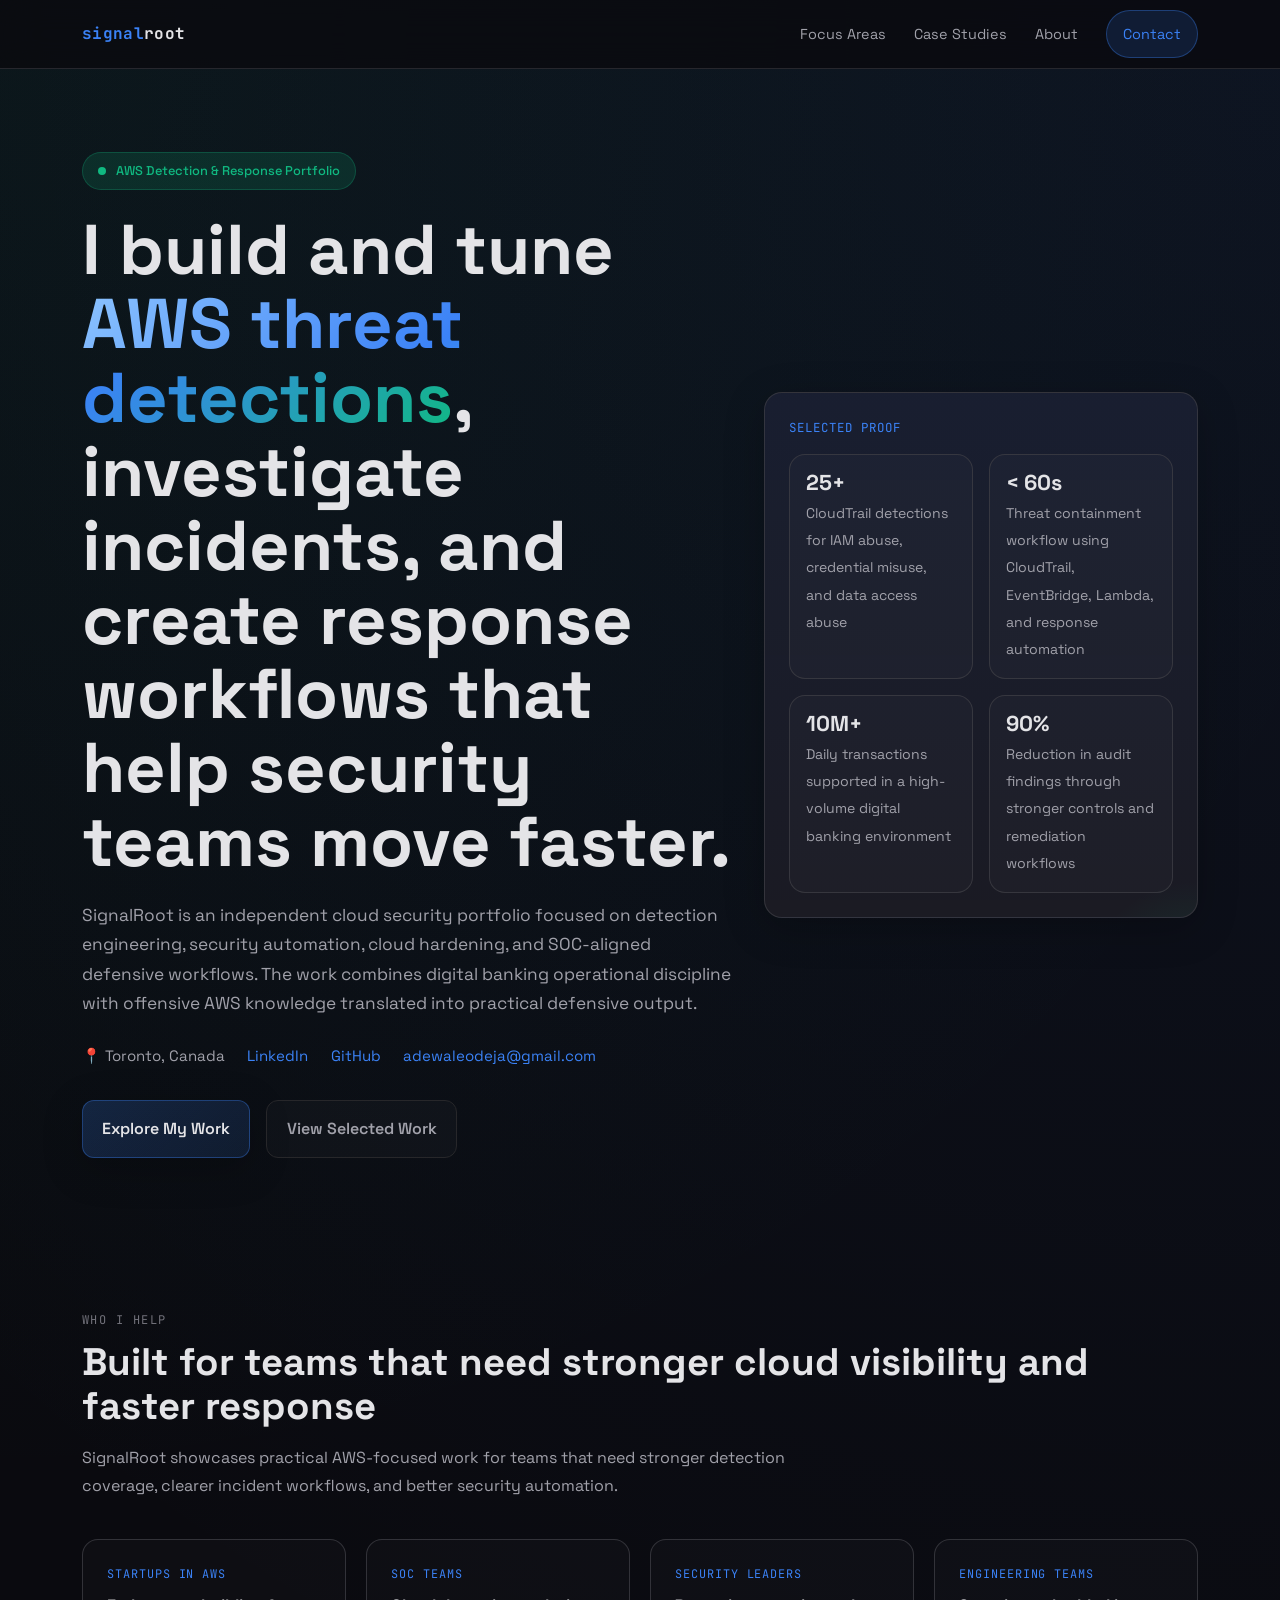
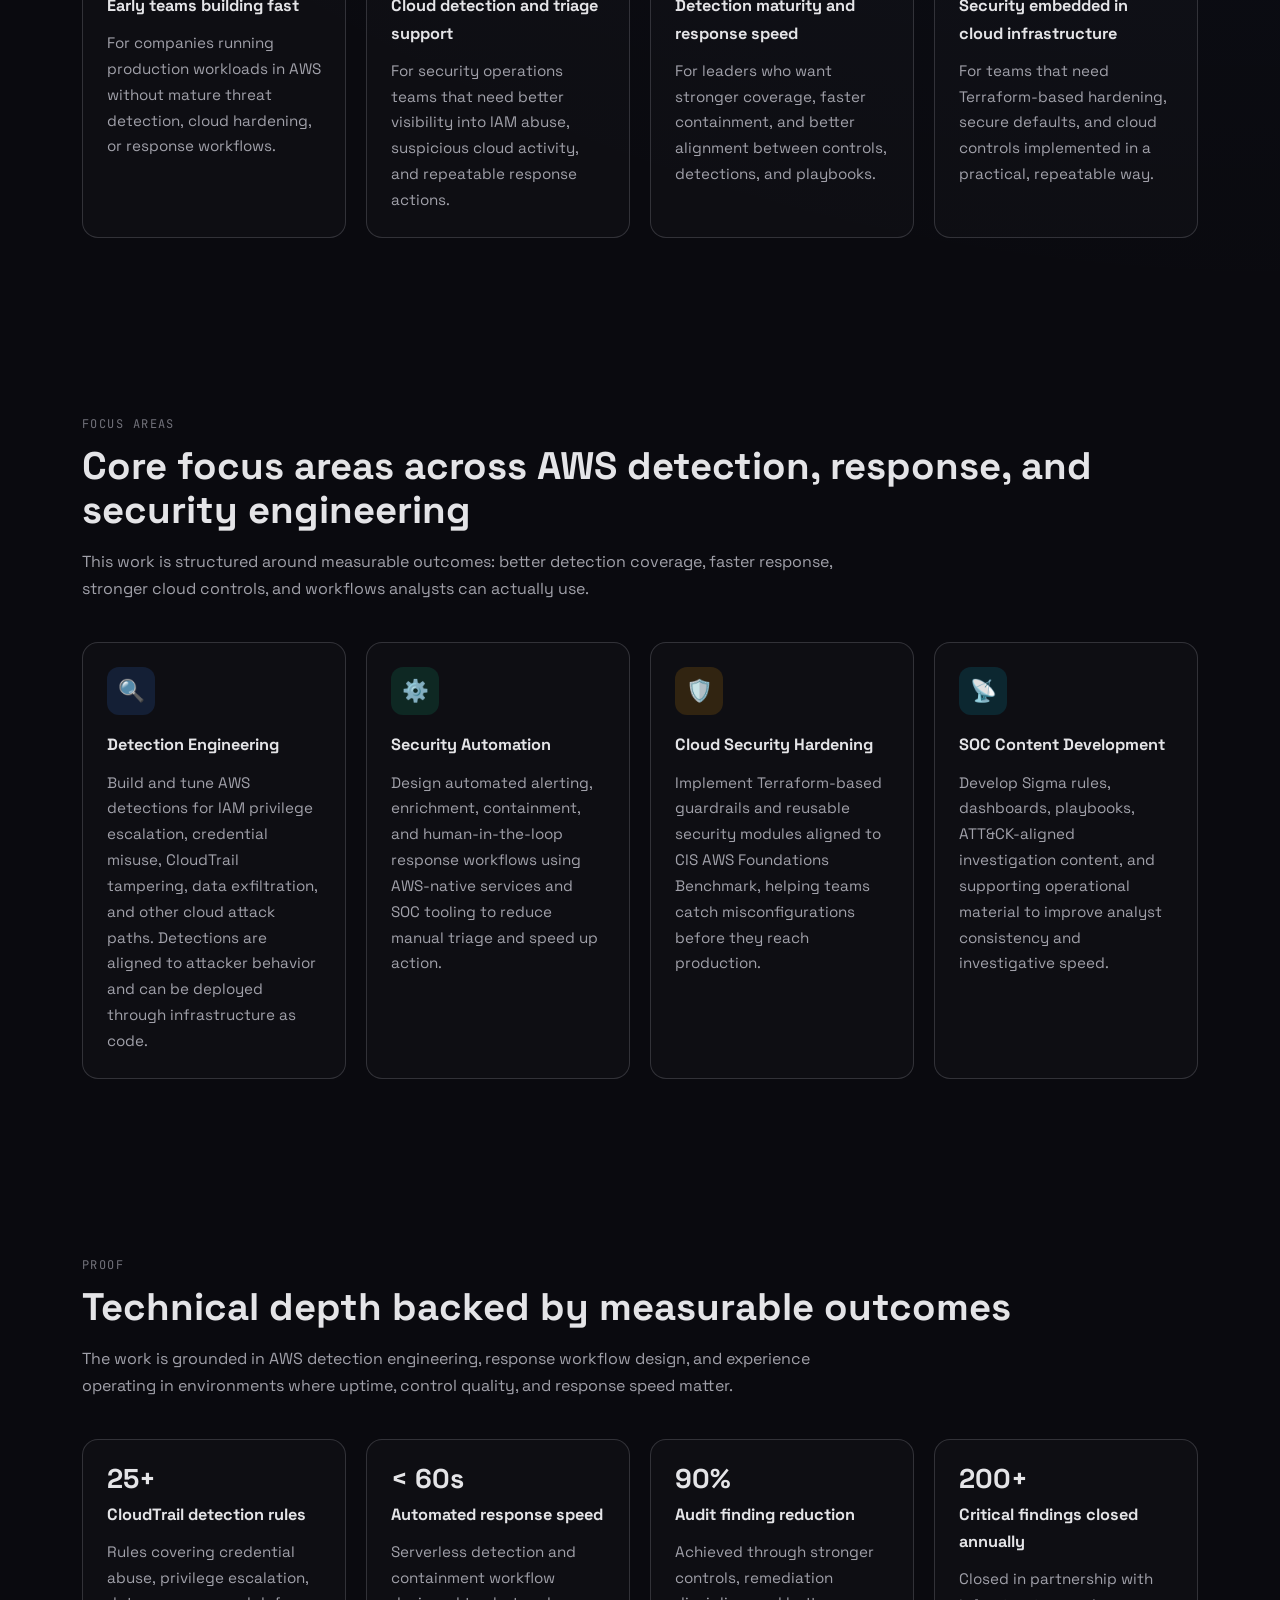
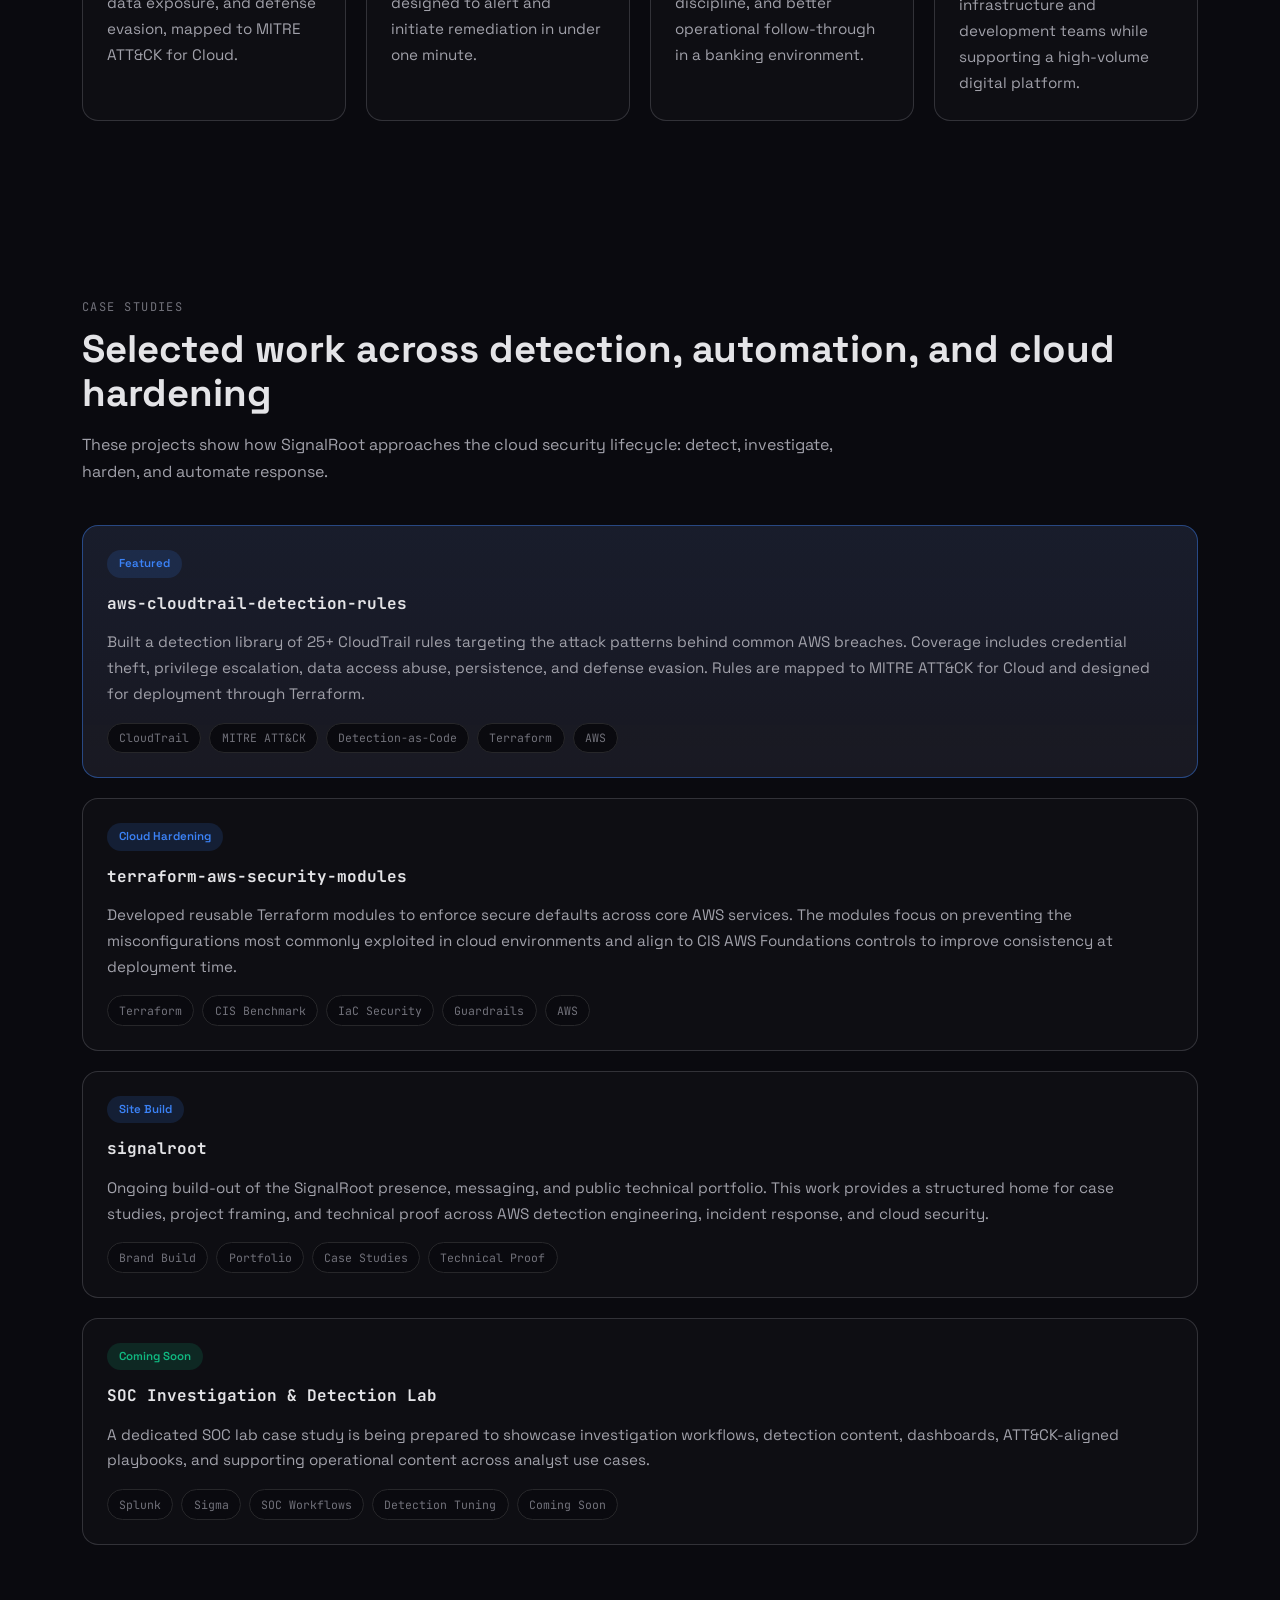
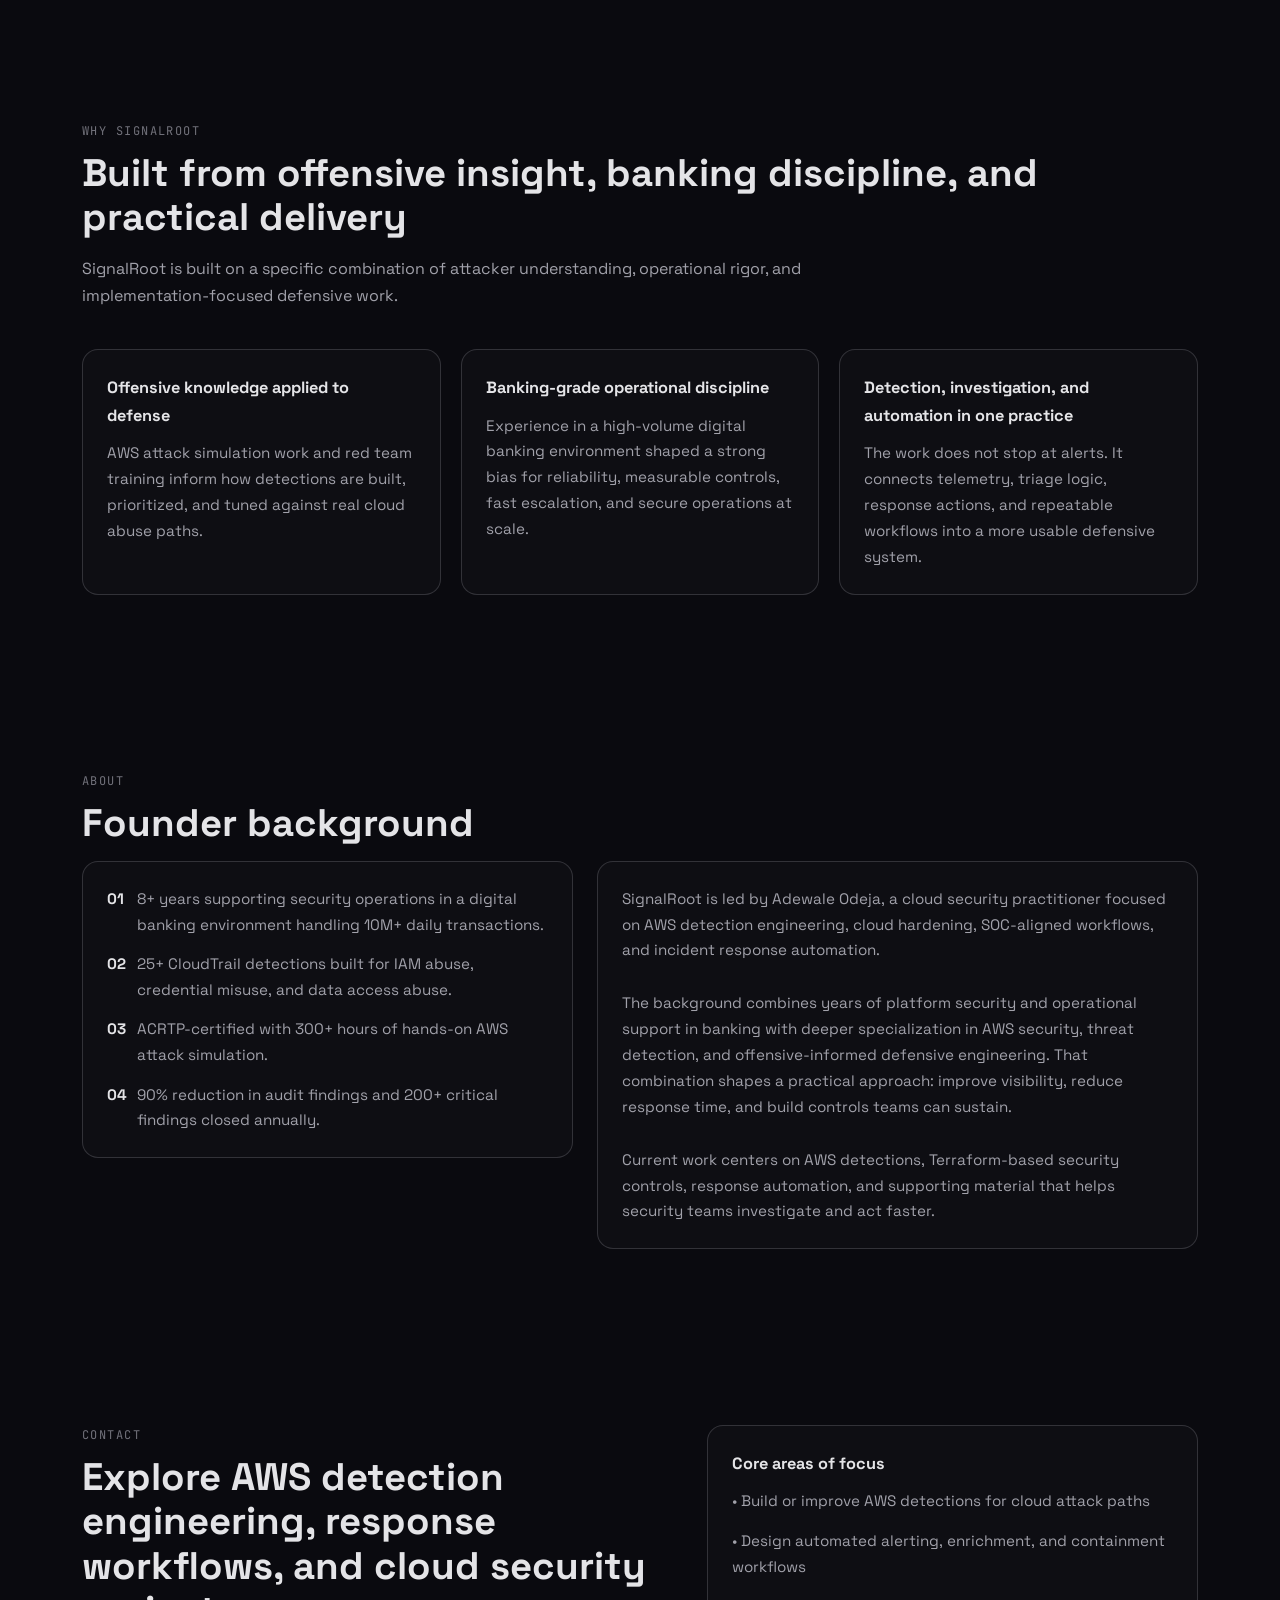
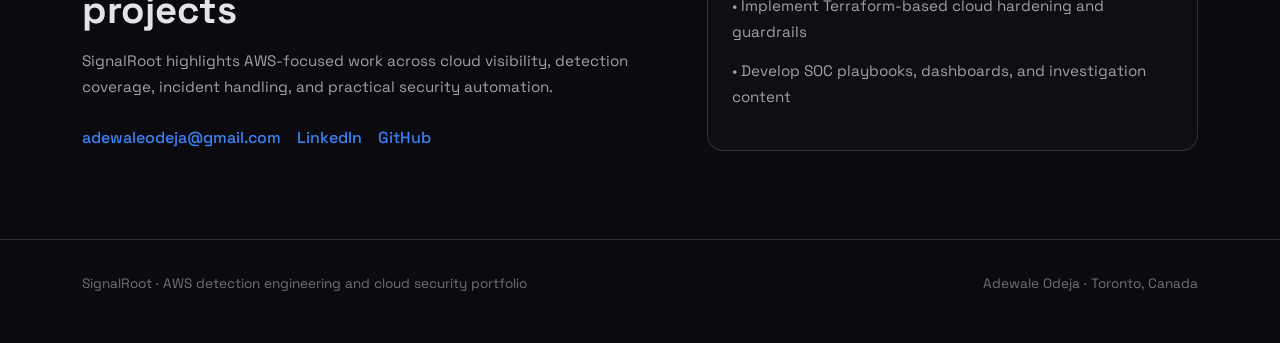
==== commit 56e680e1: "Update content for the consulting site" ====
--- a/index.html
+++ b/index.html
@@ -6,7 +6,7 @@
   <title>SignalRoot | AWS Detection Engineering & Security Automation</title>
   <meta
     name="description"
-    content="Founder-led cloud security practice helping teams improve AWS threat detection, incident response workflows, and security automation."
+    content="Independent AWS detection engineering and cloud security portfolio focused on threat detection, incident response workflows, and security automation."
   />
   <style>
     @import url('https://fonts.googleapis.com/css2?family=JetBrains+Mono:wght@400;500;700&family=Space+Grotesk:wght@400;500;600;700&display=swap');
@@ -300,7 +300,7 @@
 
     .stat-card,
     .audience-card,
-    .service-card,
+    .focus-card,
     .proof-card,
     .case-card,
     .why-card,
@@ -328,7 +328,7 @@
     }
 
     .audience-grid,
-    .services-grid,
+    .focus-grid,
     .proof-grid,
     .case-grid,
     .why-grid {
@@ -340,7 +340,7 @@
       grid-template-columns: repeat(auto-fit, minmax(240px, 1fr));
     }
 
-    .services-grid {
+    .focus-grid {
       grid-template-columns: repeat(auto-fit, minmax(250px, 1fr));
     }
 
@@ -355,7 +355,7 @@
     }
 
     .audience-card:hover,
-    .service-card:hover,
+    .focus-card:hover,
     .proof-card:hover,
     .case-card:hover,
     .why-card:hover {
@@ -374,7 +374,7 @@
     }
 
     .audience-card h3,
-    .service-card h3,
+    .focus-card h3,
     .proof-card h3,
     .case-card h3,
     .why-card h3,
@@ -384,7 +384,7 @@
     }
 
     .audience-card p,
-    .service-card p,
+    .focus-card p,
     .proof-card p,
     .case-card p,
     .why-card p,
@@ -395,7 +395,7 @@
       font-size: 0.95rem;
     }
 
-    .service-icon {
+    .focus-icon {
       width: 48px;
       height: 48px;
       border-radius: 12px;
@@ -571,7 +571,7 @@
       .hero-stats,
       .proof-grid,
       .audience-grid,
-      .services-grid,
+      .focus-grid,
       .why-grid {
         grid-template-columns: 1fr;
       }
@@ -591,7 +591,7 @@
     <div class="nav-inner">
       <a href="#" class="logo"><span>signal</span>root</a>
       <div class="nav-links">
-        <a href="#services">Services</a>
+        <a href="#focus">Focus Areas</a>
         <a href="#work">Case Studies</a>
         <a href="#about">About</a>
         <a href="#contact" class="nav-cta">Contact</a>
@@ -603,10 +603,10 @@
     <div class="container">
       <div class="hero-grid">
         <div>
-          <div class="hero-badge">Founder-led AWS Detection &amp; Response Practice</div>
-          <h1>I help teams <em>detect threats faster</em>, investigate incidents effectively, and automate response in AWS environments.</h1>
+          <div class="hero-badge">AWS Detection &amp; Response Portfolio</div>
+          <h1>I build and tune <em>AWS threat detections</em>, investigate incidents, and create response workflows that help security teams move faster.</h1>
           <p class="hero-copy">
-            SignalRoot is a founder-led cloud security practice focused on detection engineering, security automation, cloud hardening, and SOC-aligned defensive workflows. The work combines banking-scale operational discipline with offensive AWS knowledge translated into practical defensive output.
+            SignalRoot is an independent cloud security portfolio focused on detection engineering, security automation, cloud hardening, and SOC-aligned defensive workflows. The work combines digital banking operational discipline with offensive AWS knowledge translated into practical defensive output.
           </p>
           <div class="hero-meta">
             <span>📍 Toronto, Canada</span>
@@ -615,7 +615,7 @@
             <a href="mailto:adewaleodeja@gmail.com">adewaleodeja@gmail.com</a>
           </div>
           <div class="hero-actions">
-            <a class="btn btn-primary" href="#contact">Discuss Your Environment</a>
+            <a class="btn btn-primary" href="#contact">Explore My Work</a>
             <a class="btn btn-secondary" href="#work">View Selected Work</a>
           </div>
         </div>
@@ -625,7 +625,7 @@
           <div class="hero-stats">
             <div class="stat-card">
               <strong>25+</strong>
-              <span>Production CloudTrail detections for IAM abuse, credential misuse, and data exfiltration</span>
+              <span>CloudTrail detections for IAM abuse, credential misuse, and data access abuse</span>
             </div>
             <div class="stat-card">
               <strong>&lt; 60s</strong>
@@ -633,7 +633,7 @@
             </div>
             <div class="stat-card">
               <strong>10M+</strong>
-              <span>Daily transactions supported in a Tier-1 banking environment</span>
+              <span>Daily transactions supported in a high-volume digital banking environment</span>
             </div>
             <div class="stat-card">
               <strong>90%</strong>
@@ -650,7 +650,7 @@
       <div class="section-label">Who I Help</div>
       <h2 class="section-title">Built for teams that need stronger cloud visibility and faster response</h2>
       <p class="section-intro">
-        SignalRoot is designed for organizations operating in AWS that need practical improvements in detection coverage, incident workflows, and security automation.
+        SignalRoot showcases practical AWS-focused work for teams that need stronger detection coverage, clearer incident workflows, and better security automation.
       </p>
 
       <div class="audience-grid">
@@ -681,35 +681,35 @@
     </div>
   </section>
 
-  <section id="services">
+  <section id="focus">
     <div class="container">
-      <div class="section-label">Services</div>
-      <h2 class="section-title">Practical defensive engineering for AWS environments</h2>
+      <div class="section-label">Focus Areas</div>
+      <h2 class="section-title">Core focus areas across AWS detection, response, and security engineering</h2>
       <p class="section-intro">
-        Services are structured around measurable outcomes: better detection coverage, faster response, stronger cloud controls, and workflows analysts can actually use.
+        This work is structured around measurable outcomes: better detection coverage, faster response, stronger cloud controls, and workflows analysts can actually use.
       </p>
 
-      <div class="services-grid">
-        <div class="service-card">
-          <div class="service-icon" style="background: var(--accent-dim);">🔍</div>
+      <div class="focus-grid">
+        <div class="focus-card">
+          <div class="focus-icon" style="background: var(--accent-dim);">🔍</div>
           <h3>Detection Engineering</h3>
           <p>Build and tune AWS detections for IAM privilege escalation, credential misuse, CloudTrail tampering, data exfiltration, and other cloud attack paths. Detections are aligned to attacker behavior and can be deployed through infrastructure as code.</p>
         </div>
 
-        <div class="service-card">
-          <div class="service-icon" style="background: var(--accent-green-dim);">⚙️</div>
+        <div class="focus-card">
+          <div class="focus-icon" style="background: var(--accent-green-dim);">⚙️</div>
           <h3>Security Automation</h3>
           <p>Design automated alerting, enrichment, containment, and human-in-the-loop response workflows using AWS-native services and SOC tooling to reduce manual triage and speed up action.</p>
         </div>
 
-        <div class="service-card">
-          <div class="service-icon" style="background: var(--accent-amber-dim);">🛡️</div>
+        <div class="focus-card">
+          <div class="focus-icon" style="background: var(--accent-amber-dim);">🛡️</div>
           <h3>Cloud Security Hardening</h3>
           <p>Implement Terraform-based guardrails and reusable security modules aligned to CIS AWS Foundations Benchmark, helping teams catch misconfigurations before they reach production.</p>
         </div>
 
-        <div class="service-card">
-          <div class="service-icon" style="background: var(--accent-cyan-dim);">📡</div>
+        <div class="focus-card">
+          <div class="focus-icon" style="background: var(--accent-cyan-dim);">📡</div>
           <h3>SOC Content Development</h3>
           <p>Develop Sigma rules, dashboards, playbooks, ATT&amp;CK-aligned investigation content, and supporting operational material to improve analyst consistency and investigative speed.</p>
         </div>
@@ -722,14 +722,14 @@
       <div class="section-label">Proof</div>
       <h2 class="section-title">Technical depth backed by measurable outcomes</h2>
       <p class="section-intro">
-        The work is grounded in real cloud detections, real response workflows, and experience operating in environments where uptime, control quality, and response speed matter.
+        The work is grounded in AWS detection engineering, response workflow design, and experience operating in environments where uptime, control quality, and response speed matter.
       </p>
 
       <div class="proof-grid">
         <div class="proof-card">
           <strong>25+</strong>
           <h3>CloudTrail detection rules</h3>
-          <p>Production-focused rules covering credential abuse, privilege escalation, data exposure, and defense evasion, mapped to MITRE ATT&amp;CK.</p>
+          <p>Rules covering credential abuse, privilege escalation, data exposure, and defense evasion, mapped to MITRE ATT&amp;CK for Cloud.</p>
         </div>
 
         <div class="proof-card">
@@ -765,7 +765,7 @@
         <a href="https://github.com/Walentino/aws-cloudtrail-detection-rules" target="_blank" rel="noopener noreferrer" class="case-card featured">
           <div class="case-top"><span class="case-badge">Featured</span></div>
           <h3>aws-cloudtrail-detection-rules</h3>
-          <p>Built a detection library of 25+ production-ready CloudTrail rules targeting the attack patterns behind common AWS breaches. Coverage includes credential theft, privilege escalation, data exfiltration, persistence, and defense evasion. Rules are mapped to MITRE ATT&amp;CK for Cloud and designed for deployment through Terraform.</p>
+          <p>Built a detection library of 25+ CloudTrail rules targeting the attack patterns behind common AWS breaches. Coverage includes credential theft, privilege escalation, data access abuse, persistence, and defense evasion. Rules are mapped to MITRE ATT&amp;CK for Cloud and designed for deployment through Terraform.</p>
           <div class="case-tags">
             <span class="case-tag">CloudTrail</span>
             <span class="case-tag">MITRE ATT&amp;CK</span>
@@ -791,12 +791,12 @@
         <a href="https://github.com/Walentino/signalroot/commits?author=Walentino" target="_blank" rel="noopener noreferrer" class="case-card">
           <div class="case-top"><span class="case-badge">Site Build</span></div>
           <h3>signalroot</h3>
-          <p>Ongoing build-out of the SignalRoot presence, messaging, and public technical portfolio. This work supports the consulting practice and provides a structured home for case studies, service framing, and trust-building proof.</p>
+          <p>Ongoing build-out of the SignalRoot presence, messaging, and public technical portfolio. This work provides a structured home for case studies, project framing, and technical proof across AWS detection engineering, incident response, and cloud security.</p>
           <div class="case-tags">
             <span class="case-tag">Brand Build</span>
-            <span class="case-tag">Founder-led</span>
             <span class="case-tag">Portfolio</span>
-            <span class="case-tag">Consulting Site</span>
+            <span class="case-tag">Case Studies</span>
+            <span class="case-tag">Technical Proof</span>
           </div>
         </a>
 
@@ -821,7 +821,7 @@
       <div class="section-label">Why SignalRoot</div>
       <h2 class="section-title">Built from offensive insight, banking discipline, and practical delivery</h2>
       <p class="section-intro">
-        SignalRoot is not a generic security brand. The value comes from a specific combination of attacker understanding, operational rigor, and implementation-focused defensive work.
+        SignalRoot is built on a specific combination of attacker understanding, operational rigor, and implementation-focused defensive work.
       </p>
 
       <div class="why-grid">
@@ -832,7 +832,7 @@
 
         <div class="why-card">
           <h3>Banking-grade operational discipline</h3>
-          <p>Experience in a Tier-1 banking environment shaped a strong bias for reliability, measurable controls, fast escalation, and secure operations at scale.</p>
+          <p>Experience in a high-volume digital banking environment shaped a strong bias for reliability, measurable controls, fast escalation, and secure operations at scale.</p>
         </div>
 
         <div class="why-card">
@@ -850,17 +850,17 @@
       <div class="about-wrap">
         <div class="about-card">
           <ul class="about-list">
-            <li><strong>01</strong><span>8+ years securing a Tier-1 banking platform handling 10M+ daily transactions.</span></li>
-            <li><strong>02</strong><span>25+ production CloudTrail detections built for IAM abuse, credential misuse, and data exfiltration.</span></li>
+            <li><strong>01</strong><span>8+ years supporting security operations in a digital banking environment handling 10M+ daily transactions.</span></li>
+            <li><strong>02</strong><span>25+ CloudTrail detections built for IAM abuse, credential misuse, and data access abuse.</span></li>
             <li><strong>03</strong><span>ACRTP-certified with 300+ hours of hands-on AWS attack simulation.</span></li>
             <li><strong>04</strong><span>90% reduction in audit findings and 200+ critical findings closed annually.</span></li>
           </ul>
         </div>
 
         <div class="about-copy about-card">
-          <p>SignalRoot is led by Adewale Odeja, a cloud security practitioner focused on detection engineering, cloud hardening, SOC-aligned workflows, and incident response automation.</p>
+          <p>SignalRoot is led by Adewale Odeja, a cloud security practitioner focused on AWS detection engineering, cloud hardening, SOC-aligned workflows, and incident response automation.</p>
           <br />
-          <p>The background combines years of platform security and operational support in banking with deeper specialization in AWS security, threat detection, and offensive-informed defensive engineering. That combination shapes a practical consulting approach: focus on visibility, reduce response time, and build controls teams can sustain.</p>
+          <p>The background combines years of platform security and operational support in banking with deeper specialization in AWS security, threat detection, and offensive-informed defensive engineering. That combination shapes a practical approach: improve visibility, reduce response time, and build controls teams can sustain.</p>
           <br />
           <p>Current work centers on AWS detections, Terraform-based security controls, response automation, and supporting material that helps security teams investigate and act faster.</p>
         </div>
@@ -873,8 +873,8 @@
       <div class="contact-wrap">
         <div class="contact-copy">
           <div class="section-label">Contact</div>
-          <h2 class="section-title">Need help improving AWS threat detection or response workflows?</h2>
-          <p>SignalRoot works with teams that need stronger cloud visibility, better detection coverage, faster incident handling, and more practical security automation.</p>
+          <h2 class="section-title">Explore AWS detection engineering, response workflows, and cloud security projects</h2>
+          <p>SignalRoot highlights AWS-focused work across cloud visibility, detection coverage, incident handling, and practical security automation.</p>
 
           <div class="contact-links">
             <a class="contact-link" href="mailto:adewaleodeja@gmail.com">adewaleodeja@gmail.com</a>
@@ -884,7 +884,7 @@
         </div>
 
         <div class="contact-card">
-          <h3>Ways SignalRoot can help</h3>
+          <h3>Core areas of focus</h3>
           <div class="contact-points">
             <div>• Build or improve AWS detections for cloud attack paths</div>
             <div>• Design automated alerting, enrichment, and containment workflows</div>
@@ -898,7 +898,7 @@
 
   <footer>
     <div class="footer-inner">
-      <div>SignalRoot · Founder-led cloud security detection and response practice</div>
+      <div>SignalRoot · AWS detection engineering and cloud security portfolio</div>
       <div>Adewale Odeja · Toronto, Canada</div>
     </div>
   </footer>
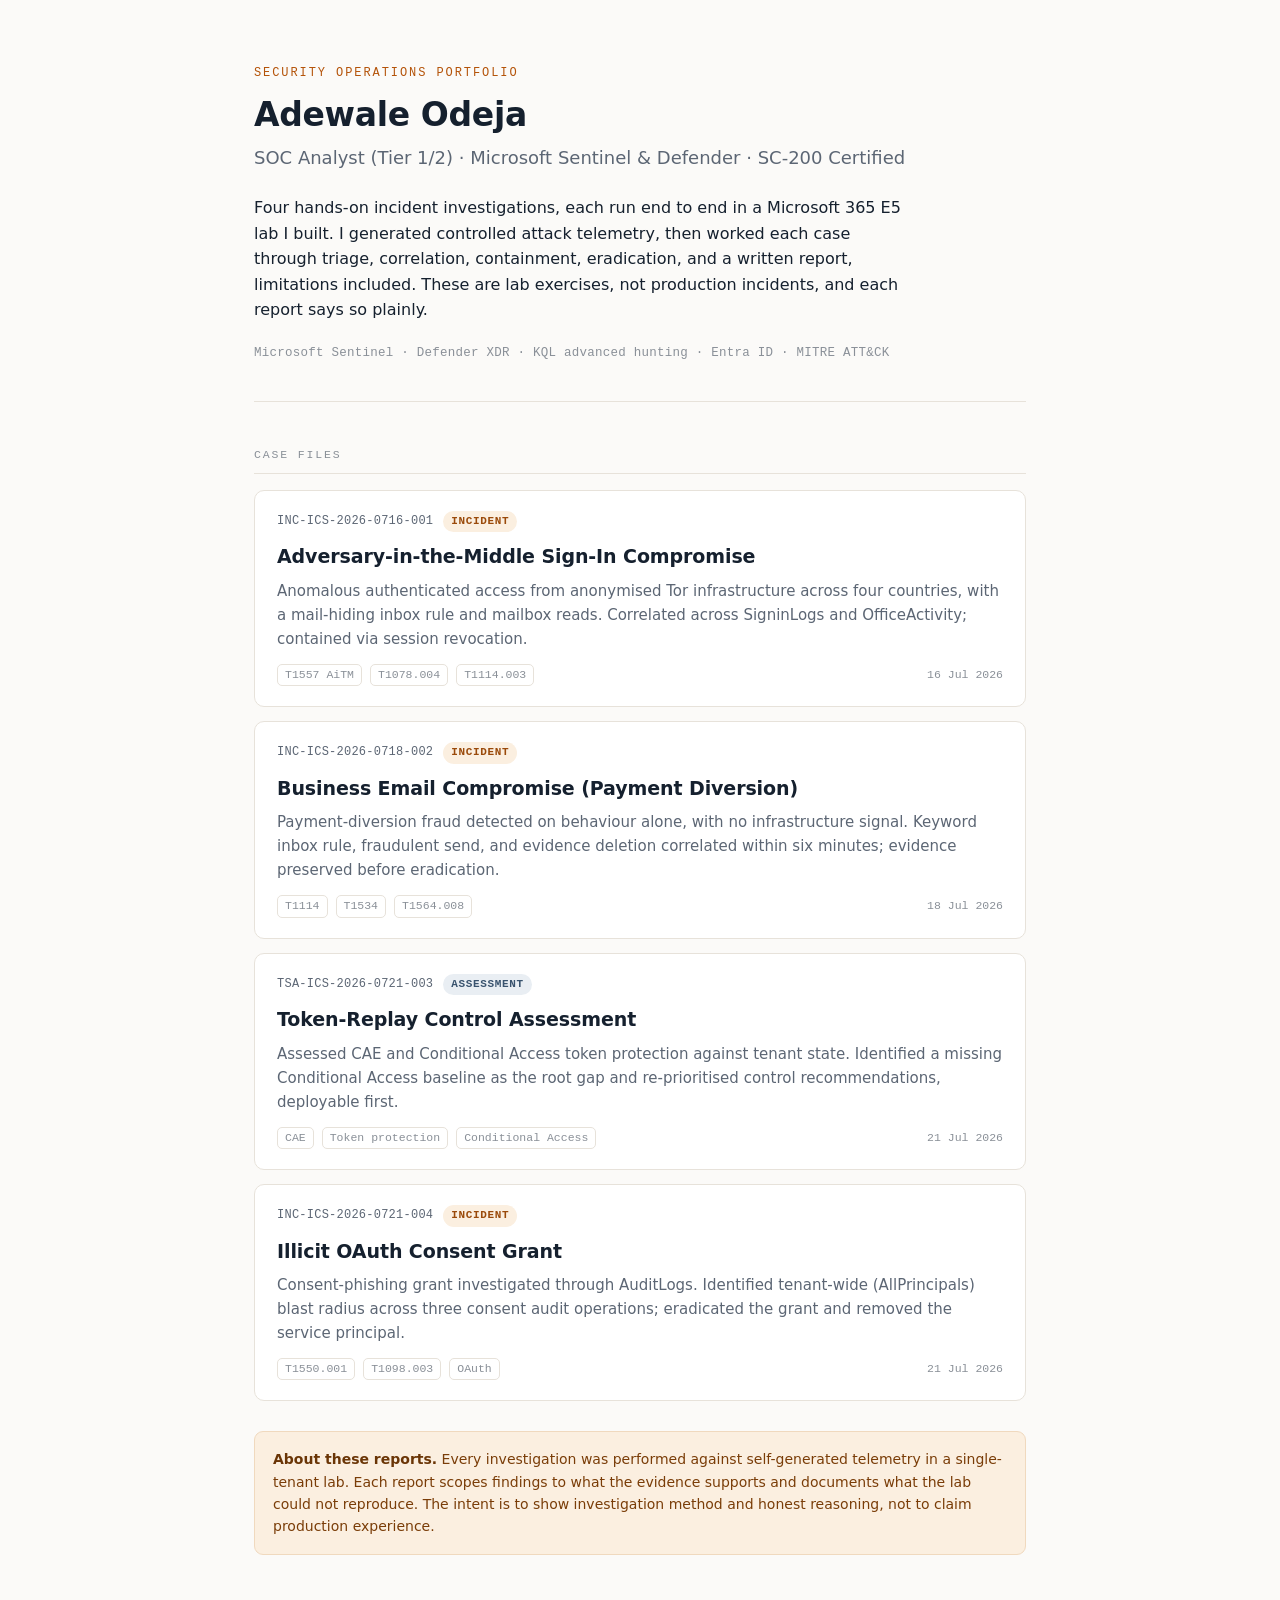
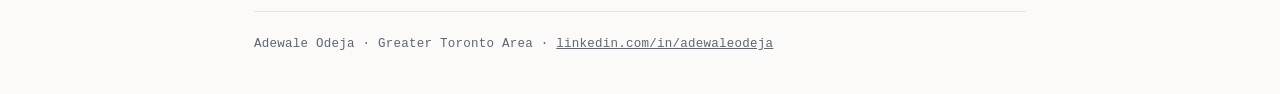
==== commit 7c5526ba: "Add files via upload" ====
--- a/index.html
+++ b/index.html
@@ -1,906 +1,62 @@
 <!DOCTYPE html>
 <html lang="en">
 <head>
-  <meta charset="UTF-8" />
-  <meta name="viewport" content="width=device-width, initial-scale=1.0" />
-  <title>SignalRoot | AWS Detection Engineering & Security Automation</title>
-  <meta
-    name="description"
-    content="Independent AWS detection engineering and cloud security portfolio focused on threat detection, incident response workflows, and security automation."
-  />
-  <style>
-    @import url('https://fonts.googleapis.com/css2?family=JetBrains+Mono:wght@400;500;700&family=Space+Grotesk:wght@400;500;600;700&display=swap');
-
-    :root {
-      --bg-primary: #0a0a0f;
-      --bg-secondary: #111118;
-      --bg-card: #16161f;
-      --bg-card-hover: #1c1c28;
-      --text-primary: #e4e4e7;
-      --text-secondary: #a1a1aa;
-      --text-muted: #71717a;
-      --accent: #3b82f6;
-      --accent-dim: rgba(59, 130, 246, 0.15);
-      --accent-green: #10b981;
-      --accent-green-dim: rgba(16, 185, 129, 0.15);
-      --accent-amber: #f59e0b;
-      --accent-amber-dim: rgba(245, 158, 11, 0.15);
-      --accent-cyan: #06b6d4;
-      --accent-cyan-dim: rgba(6, 182, 212, 0.15);
-      --border: #27272a;
-      --border-light: #3f3f46;
-      --radius: 16px;
-      --font-mono: 'JetBrains Mono', monospace;
-      --font-body: 'Space Grotesk', sans-serif;
-      --shadow-soft: 0 10px 40px rgba(0, 0, 0, 0.22);
-      --max-width: 1180px;
-    }
-
-    * { box-sizing: border-box; margin: 0; padding: 0; }
-    html { scroll-behavior: smooth; }
-    body {
-      font-family: var(--font-body);
-      background:
-        radial-gradient(circle at top right, rgba(59, 130, 246, 0.08), transparent 28%),
-        radial-gradient(circle at top left, rgba(16, 185, 129, 0.06), transparent 22%),
-        var(--bg-primary);
-      color: var(--text-primary);
-      line-height: 1.7;
-      -webkit-font-smoothing: antialiased;
-    }
-
-    a { color: inherit; }
-
-    .container {
-      max-width: var(--max-width);
-      margin: 0 auto;
-      padding: 0 2rem;
-    }
-
-    nav {
-      position: fixed;
-      top: 0;
-      left: 0;
-      right: 0;
-      z-index: 100;
-      background: rgba(10, 10, 15, 0.82);
-      backdrop-filter: blur(18px);
-      border-bottom: 1px solid rgba(63, 63, 70, 0.55);
-    }
-
-    .nav-inner {
-      max-width: var(--max-width);
-      margin: 0 auto;
-      padding: 0 2rem;
-      height: 68px;
-      display: flex;
-      align-items: center;
-      justify-content: space-between;
-      gap: 2rem;
-    }
-
-    .logo {
-      font-family: var(--font-mono);
-      font-weight: 700;
-      font-size: 1rem;
-      text-decoration: none;
-      color: var(--text-primary);
-      letter-spacing: 0.02em;
-    }
-
-    .logo span { color: var(--accent); }
-
-    .nav-links {
-      display: flex;
-      align-items: center;
-      gap: 1.75rem;
-      flex-wrap: wrap;
-    }
-
-    .nav-links a {
-      text-decoration: none;
-      color: var(--text-secondary);
-      font-size: 0.9rem;
-      transition: color 0.2s ease;
-    }
-
-    .nav-links a:hover { color: var(--text-primary); }
-
-    .nav-cta {
-      padding: 0.65rem 1rem;
-      border-radius: 999px;
-      border: 1px solid rgba(59, 130, 246, 0.35);
-      background: var(--accent-dim);
-      color: var(--accent) !important;
-    }
-
-    section { padding: 5.5rem 0; }
-
-    .section-label {
-      font-family: var(--font-mono);
-      font-size: 0.75rem;
-      color: var(--text-muted);
-      text-transform: uppercase;
-      letter-spacing: 0.12em;
-      margin-bottom: 0.6rem;
-    }
-
-    .section-title {
-      font-size: clamp(1.8rem, 3vw, 2.5rem);
-      line-height: 1.15;
-      margin-bottom: 1rem;
-    }
-
-    .section-intro {
-      color: var(--text-secondary);
-      max-width: 760px;
-      font-size: 1rem;
-      margin-bottom: 2.5rem;
-    }
-
-    .hero {
-      padding-top: 9.5rem;
-      padding-bottom: 4rem;
-    }
-
-    .hero-grid {
-      display: grid;
-      grid-template-columns: 1.2fr 0.8fr;
-      gap: 2rem;
-      align-items: center;
-    }
-
-    .hero-badge {
-      display: inline-flex;
-      align-items: center;
-      gap: 0.6rem;
-      padding: 0.45rem 0.95rem;
-      border-radius: 999px;
-      border: 1px solid rgba(16, 185, 129, 0.25);
-      background: var(--accent-green-dim);
-      color: var(--accent-green);
-      font-size: 0.8rem;
-      font-weight: 500;
-      margin-bottom: 1.5rem;
-    }
-
-    .hero-badge::before {
-      content: "";
-      width: 8px;
-      height: 8px;
-      border-radius: 50%;
-      background: var(--accent-green);
-      animation: pulse 2s ease-in-out infinite;
-    }
-
-    @keyframes pulse {
-      0%, 100% { opacity: 1; }
-      50% { opacity: 0.4; }
-    }
-
-    .hero h1 {
-      font-size: clamp(2.5rem, 6vw, 4.4rem);
-      line-height: 1.05;
-      margin-bottom: 1.35rem;
-      max-width: 860px;
-    }
-
-    .hero h1 em {
-      font-style: normal;
-      background: linear-gradient(135deg, #8ec5ff, #3b82f6 50%, #10b981 100%);
-      -webkit-background-clip: text;
-      -webkit-text-fill-color: transparent;
-    }
-
-    .hero-copy {
-      color: var(--text-secondary);
-      font-size: 1.08rem;
-      max-width: 720px;
-      margin-bottom: 1.5rem;
-    }
-
-    .hero-meta {
-      display: flex;
-      flex-wrap: wrap;
-      gap: 1rem 1.4rem;
-      color: var(--text-secondary);
-      font-size: 0.94rem;
-      margin-bottom: 2rem;
-    }
-
-    .hero-meta a {
-      text-decoration: none;
-      color: var(--accent);
-    }
-
-    .hero-meta a:hover { color: #60a5fa; }
-
-    .hero-actions {
-      display: flex;
-      flex-wrap: wrap;
-      gap: 1rem;
-    }
-
-    .btn {
-      display: inline-flex;
-      align-items: center;
-      justify-content: center;
-      gap: 0.5rem;
-      min-height: 48px;
-      padding: 0.9rem 1.2rem;
-      border-radius: 12px;
-      text-decoration: none;
-      font-weight: 600;
-      transition: all 0.22s ease;
-      border: 1px solid transparent;
-    }
-
-    .btn-primary {
-      background: linear-gradient(135deg, rgba(59,130,246,0.2), rgba(59,130,246,0.12));
-      border-color: rgba(59, 130, 246, 0.35);
-      color: var(--text-primary);
-      box-shadow: var(--shadow-soft);
-    }
-
-    .btn-primary:hover {
-      transform: translateY(-1px);
-      border-color: rgba(59, 130, 246, 0.55);
-      background: linear-gradient(135deg, rgba(59,130,246,0.25), rgba(59,130,246,0.14));
-    }
-
-    .btn-secondary {
-      background: rgba(255,255,255,0.02);
-      border-color: var(--border);
-      color: var(--text-secondary);
-    }
-
-    .btn-secondary:hover {
-      color: var(--text-primary);
-      border-color: var(--border-light);
-      transform: translateY(-1px);
-    }
-
-    .hero-panel {
-      background:
-        linear-gradient(180deg, rgba(59,130,246,0.08), rgba(255,255,255,0.02)),
-        var(--bg-card);
-      border: 1px solid rgba(63, 63, 70, 0.7);
-      border-radius: 18px;
-      padding: 1.5rem;
-      box-shadow: var(--shadow-soft);
-      position: relative;
-      overflow: hidden;
-    }
-
-    .hero-panel::after {
-      content: "";
-      position: absolute;
-      inset: auto -25% -35% auto;
-      width: 220px;
-      height: 220px;
-      border-radius: 50%;
-      background: radial-gradient(circle, rgba(16,185,129,0.15), transparent 70%);
-      pointer-events: none;
-    }
-
-    .signal-title {
-      font-family: var(--font-mono);
-      color: var(--accent);
-      font-size: 0.78rem;
-      letter-spacing: 0.08em;
-      margin-bottom: 1rem;
-      text-transform: uppercase;
-    }
-
-    .hero-stats {
-      display: grid;
-      grid-template-columns: repeat(2, 1fr);
-      gap: 1rem;
-    }
-
-    .stat-card,
-    .audience-card,
-    .focus-card,
-    .proof-card,
-    .case-card,
-    .why-card,
-    .about-card,
-    .contact-card {
-      background: rgba(255,255,255,0.02);
-      border: 1px solid rgba(63,63,70,0.75);
-      border-radius: var(--radius);
-      padding: 1.5rem;
-      transition: all 0.25s ease;
-    }
-
-    .stat-card { padding: 1rem; }
-
-    .stat-card strong {
-      display: block;
-      font-size: 1.35rem;
-      line-height: 1.1;
-      margin-bottom: 0.25rem;
-    }
-
-    .stat-card span {
-      color: var(--text-secondary);
-      font-size: 0.88rem;
-    }
-
-    .audience-grid,
-    .focus-grid,
-    .proof-grid,
-    .case-grid,
-    .why-grid {
-      display: grid;
-      gap: 1.25rem;
-    }
-
-    .audience-grid {
-      grid-template-columns: repeat(auto-fit, minmax(240px, 1fr));
-    }
-
-    .focus-grid {
-      grid-template-columns: repeat(auto-fit, minmax(250px, 1fr));
-    }
-
-    .proof-grid {
-      grid-template-columns: repeat(auto-fit, minmax(220px, 1fr));
-    }
-
-    .case-grid { grid-template-columns: 1fr; }
-
-    .why-grid {
-      grid-template-columns: repeat(auto-fit, minmax(240px, 1fr));
-    }
-
-    .audience-card:hover,
-    .focus-card:hover,
-    .proof-card:hover,
-    .case-card:hover,
-    .why-card:hover {
-      transform: translateY(-2px);
-      border-color: var(--border-light);
-      background: var(--bg-card-hover);
-    }
-
-    .card-kicker {
-      font-family: var(--font-mono);
-      font-size: 0.74rem;
-      color: var(--accent);
-      margin-bottom: 0.5rem;
-      text-transform: uppercase;
-      letter-spacing: 0.08em;
-    }
-
-    .audience-card h3,
-    .focus-card h3,
-    .proof-card h3,
-    .case-card h3,
-    .why-card h3,
-    .contact-card h3 {
-      font-size: 1.02rem;
-      margin-bottom: 0.65rem;
-    }
-
-    .audience-card p,
-    .focus-card p,
-    .proof-card p,
-    .case-card p,
-    .why-card p,
-    .about-copy p,
-    .contact-copy p,
-    .contact-points {
-      color: var(--text-secondary);
-      font-size: 0.95rem;
-    }
-
-    .focus-icon {
-      width: 48px;
-      height: 48px;
-      border-radius: 12px;
-      display: flex;
-      align-items: center;
-      justify-content: center;
-      margin-bottom: 1rem;
-      font-size: 1.35rem;
-    }
-
-    .proof-card strong {
-      display: block;
-      font-size: 1.7rem;
-      line-height: 1.1;
-      margin-bottom: 0.4rem;
-      color: var(--text-primary);
-    }
-
-    .case-card {
-      text-decoration: none;
-      color: inherit;
-      display: block;
-    }
-
-    .case-card.featured {
-      border-color: rgba(59, 130, 246, 0.45);
-      background:
-        linear-gradient(180deg, rgba(59,130,246,0.06), rgba(255,255,255,0.01)),
-        var(--bg-card);
-    }
-
-    .case-top {
-      display: flex;
-      flex-wrap: wrap;
-      align-items: center;
-      gap: 0.75rem;
-      margin-bottom: 0.75rem;
-    }
-
-    .case-badge {
-      display: inline-flex;
-      align-items: center;
-      padding: 0.25rem 0.75rem;
-      border-radius: 999px;
-      font-size: 0.72rem;
-      font-weight: 600;
-      color: var(--accent);
-      background: var(--accent-dim);
-    }
-
-    .case-badge.coming {
-      color: var(--accent-green);
-      background: var(--accent-green-dim);
-    }
-
-    .case-card h3 {
-      font-family: var(--font-mono);
-      font-size: 1rem;
-      margin-bottom: 0.75rem;
-    }
-
-    .case-tags {
-      display: flex;
-      flex-wrap: wrap;
-      gap: 0.5rem;
-      margin-top: 1rem;
-    }
-
-    .case-tag {
-      font-family: var(--font-mono);
-      font-size: 0.72rem;
-      color: var(--text-muted);
-      border: 1px solid var(--border);
-      background: var(--bg-primary);
-      border-radius: 999px;
-      padding: 0.28rem 0.7rem;
-    }
-
-    .about-wrap {
-      display: grid;
-      grid-template-columns: 0.9fr 1.1fr;
-      gap: 1.5rem;
-      align-items: start;
-    }
-
-    .about-list {
-      list-style: none;
-      display: grid;
-      gap: 0.85rem;
-    }
-
-    .about-list li {
-      display: flex;
-      gap: 0.75rem;
-      align-items: flex-start;
-      color: var(--text-secondary);
-      font-size: 0.95rem;
-    }
-
-    .about-list li strong {
-      color: var(--text-primary);
-      min-width: 18px;
-    }
-
-    .contact-wrap {
-      display: grid;
-      grid-template-columns: 1.1fr 0.9fr;
-      gap: 1.5rem;
-      align-items: stretch;
-    }
-
-    .contact-links {
-      display: flex;
-      flex-wrap: wrap;
-      gap: 1rem;
-      margin-top: 1.5rem;
-    }
-
-    .contact-link {
-      text-decoration: none;
-      color: var(--accent);
-      font-weight: 500;
-    }
-
-    .contact-link:hover { color: #60a5fa; }
-
-    .contact-points {
-      display: grid;
-      gap: 0.85rem;
-    }
-
-    footer {
-      border-top: 1px solid rgba(63, 63, 70, 0.65);
-      padding: 2rem 0 3rem;
-      color: var(--text-muted);
-      font-size: 0.85rem;
-    }
-
-    .footer-inner {
-      max-width: var(--max-width);
-      margin: 0 auto;
-      padding: 0 2rem;
-      display: flex;
-      justify-content: space-between;
-      gap: 1rem;
-      flex-wrap: wrap;
-    }
-
-    @media (max-width: 960px) {
-      .hero-grid,
-      .about-wrap,
-      .contact-wrap {
-        grid-template-columns: 1fr;
-      }
-    }
-
-    @media (max-width: 768px) {
-      .container,
-      .nav-inner,
-      .footer-inner {
-        padding-left: 1.25rem;
-        padding-right: 1.25rem;
-      }
-
-      section { padding: 4.25rem 0; }
-      .hero { padding-top: 7.5rem; }
-      .nav-links { gap: 1rem; }
-      .nav-links a { font-size: 0.82rem; }
-      .hero-stats { grid-template-columns: 1fr 1fr; }
-    }
-
-    @media (max-width: 560px) {
-      .hero-stats,
-      .proof-grid,
-      .audience-grid,
-      .focus-grid,
-      .why-grid {
-        grid-template-columns: 1fr;
-      }
-
-      .nav-inner {
-        height: auto;
-        padding-top: 0.9rem;
-        padding-bottom: 0.9rem;
-        align-items: flex-start;
-        flex-direction: column;
-      }
-    }
-  </style>
+<meta charset="utf-8">
+<meta name="viewport" content="width=device-width, initial-scale=1">
+<title>Adewale Odeja — Security Operations Portfolio</title>
+<meta name="description" content="Hands-on Microsoft 365 incident investigations: AiTM, BEC, token-replay controls, and OAuth consent abuse. SC-200 certified.">
+<link rel="stylesheet" href="styles.css">
 </head>
 <body>
-  <nav>
-    <div class="nav-inner">
-      <a href="#" class="logo"><span>signal</span>root</a>
-      <div class="nav-links">
-        <a href="#focus">Focus Areas</a>
-        <a href="#work">Case Studies</a>
-        <a href="#about">About</a>
-        <a href="#contact" class="nav-cta">Contact</a>
-      </div>
-    </div>
-  </nav>
+<div class="wrap">
+<header class="sitehead">
+  <p class="eyebrow">Security Operations Portfolio</p>
+  <h1>Adewale Odeja</h1>
+  <p class="sub">SOC Analyst (Tier 1/2) &middot; Microsoft Sentinel &amp; Defender &middot; SC-200 Certified</p>
+  <p class="lede">Four hands-on incident investigations, each run end to end in a Microsoft 365 E5 lab I built. I generated controlled attack telemetry, then worked each case through triage, correlation, containment, eradication, and a written report, limitations included. These are lab exercises, not production incidents, and each report says so plainly.</p>
+  <p class="meta-inline">Microsoft Sentinel &middot; Defender XDR &middot; KQL advanced hunting &middot; Entra ID &middot; MITRE ATT&amp;CK</p>
+</header>
 
-  <section class="hero">
-    <div class="container">
-      <div class="hero-grid">
-        <div>
-          <div class="hero-badge">AWS Detection &amp; Response Portfolio</div>
-          <h1>I build and tune <em>AWS threat detections</em>, investigate incidents, and create response workflows that help security teams move faster.</h1>
-          <p class="hero-copy">
-            SignalRoot is an independent cloud security portfolio focused on detection engineering, security automation, cloud hardening, and SOC-aligned defensive workflows. The work combines digital banking operational discipline with offensive AWS knowledge translated into practical defensive output.
-          </p>
-          <div class="hero-meta">
-            <span>📍 Toronto, Canada</span>
-            <a href="https://linkedin.com/in/adewaleodeja" target="_blank" rel="noopener noreferrer">LinkedIn</a>
-            <a href="https://github.com/Walentino" target="_blank" rel="noopener noreferrer">GitHub</a>
-            <a href="mailto:adewaleodeja@gmail.com">adewaleodeja@gmail.com</a>
-          </div>
-          <div class="hero-actions">
-            <a class="btn btn-primary" href="#contact">Explore My Work</a>
-            <a class="btn btn-secondary" href="#work">View Selected Work</a>
-          </div>
-        </div>
+<p class="section-label">Case files</p>
+<ul class="cases">
+<li><a class="case" href="aitm-signin-compromise.html">
+  <div class="case-top">
+    <span class="case-id">INC-ICS-2026-0716-001</span>
+    <span class="chip incident">Incident</span>
+  </div>
+  <h3>Adversary-in-the-Middle Sign-In Compromise</h3>
+  <p>Anomalous authenticated access from anonymised Tor infrastructure across four countries, with a mail-hiding inbox rule and mailbox reads. Correlated across SigninLogs and OfficeActivity; contained via session revocation.</p>
+  <div class="case-tags"><span class="tag">T1557 AiTM</span><span class="tag">T1078.004</span><span class="tag">T1114.003</span><span class="case-date">16 Jul 2026</span></div>
+</a></li><li><a class="case" href="bec-payment-diversion.html">
+  <div class="case-top">
+    <span class="case-id">INC-ICS-2026-0718-002</span>
+    <span class="chip incident">Incident</span>
+  </div>
+  <h3>Business Email Compromise (Payment Diversion)</h3>
+  <p>Payment-diversion fraud detected on behaviour alone, with no infrastructure signal. Keyword inbox rule, fraudulent send, and evidence deletion correlated within six minutes; evidence preserved before eradication.</p>
+  <div class="case-tags"><span class="tag">T1114</span><span class="tag">T1534</span><span class="tag">T1564.008</span><span class="case-date">18 Jul 2026</span></div>
+</a></li><li><a class="case" href="token-control-assessment.html">
+  <div class="case-top">
+    <span class="case-id">TSA-ICS-2026-0721-003</span>
+    <span class="chip assessment">Assessment</span>
+  </div>
+  <h3>Token-Replay Control Assessment</h3>
+  <p>Assessed CAE and Conditional Access token protection against tenant state. Identified a missing Conditional Access baseline as the root gap and re-prioritised control recommendations, deployable first.</p>
+  <div class="case-tags"><span class="tag">CAE</span><span class="tag">Token protection</span><span class="tag">Conditional Access</span><span class="case-date">21 Jul 2026</span></div>
+</a></li><li><a class="case" href="oauth-consent-grant.html">
+  <div class="case-top">
+    <span class="case-id">INC-ICS-2026-0721-004</span>
+    <span class="chip incident">Incident</span>
+  </div>
+  <h3>Illicit OAuth Consent Grant</h3>
+  <p>Consent-phishing grant investigated through AuditLogs. Identified tenant-wide (AllPrincipals) blast radius across three consent audit operations; eradicated the grant and removed the service principal.</p>
+  <div class="case-tags"><span class="tag">T1550.001</span><span class="tag">T1098.003</span><span class="tag">OAuth</span><span class="case-date">21 Jul 2026</span></div>
+</a></li>
+</ul>
 
-        <div class="hero-panel">
-          <div class="signal-title">Selected Proof</div>
-          <div class="hero-stats">
-            <div class="stat-card">
-              <strong>25+</strong>
-              <span>CloudTrail detections for IAM abuse, credential misuse, and data access abuse</span>
-            </div>
-            <div class="stat-card">
-              <strong>&lt; 60s</strong>
-              <span>Threat containment workflow using CloudTrail, EventBridge, Lambda, and response automation</span>
-            </div>
-            <div class="stat-card">
-              <strong>10M+</strong>
-              <span>Daily transactions supported in a high-volume digital banking environment</span>
-            </div>
-            <div class="stat-card">
-              <strong>90%</strong>
-              <span>Reduction in audit findings through stronger controls and remediation workflows</span>
-            </div>
-          </div>
-        </div>
-      </div>
-    </div>
-  </section>
+<p class="note"><strong>About these reports.</strong> Every investigation was performed against self-generated telemetry in a single-tenant lab. Each report scopes findings to what the evidence supports and documents what the lab could not reproduce. The intent is to show investigation method and honest reasoning, not to claim production experience.</p>
 
-  <section id="audience">
-    <div class="container">
-      <div class="section-label">Who I Help</div>
-      <h2 class="section-title">Built for teams that need stronger cloud visibility and faster response</h2>
-      <p class="section-intro">
-        SignalRoot showcases practical AWS-focused work for teams that need stronger detection coverage, clearer incident workflows, and better security automation.
-      </p>
-
-      <div class="audience-grid">
-        <div class="audience-card">
-          <div class="card-kicker">Startups in AWS</div>
-          <h3>Early teams building fast</h3>
-          <p>For companies running production workloads in AWS without mature threat detection, cloud hardening, or response workflows.</p>
-        </div>
-
-        <div class="audience-card">
-          <div class="card-kicker">SOC Teams</div>
-          <h3>Cloud detection and triage support</h3>
-          <p>For security operations teams that need better visibility into IAM abuse, suspicious cloud activity, and repeatable response actions.</p>
-        </div>
-
-        <div class="audience-card">
-          <div class="card-kicker">Security Leaders</div>
-          <h3>Detection maturity and response speed</h3>
-          <p>For leaders who want stronger coverage, faster containment, and better alignment between controls, detections, and playbooks.</p>
-        </div>
-
-        <div class="audience-card">
-          <div class="card-kicker">Engineering Teams</div>
-          <h3>Security embedded in cloud infrastructure</h3>
-          <p>For teams that need Terraform-based hardening, secure defaults, and cloud controls implemented in a practical, repeatable way.</p>
-        </div>
-      </div>
-    </div>
-  </section>
-
-  <section id="focus">
-    <div class="container">
-      <div class="section-label">Focus Areas</div>
-      <h2 class="section-title">Core focus areas across AWS detection, response, and security engineering</h2>
-      <p class="section-intro">
-        This work is structured around measurable outcomes: better detection coverage, faster response, stronger cloud controls, and workflows analysts can actually use.
-      </p>
-
-      <div class="focus-grid">
-        <div class="focus-card">
-          <div class="focus-icon" style="background: var(--accent-dim);">🔍</div>
-          <h3>Detection Engineering</h3>
-          <p>Build and tune AWS detections for IAM privilege escalation, credential misuse, CloudTrail tampering, data exfiltration, and other cloud attack paths. Detections are aligned to attacker behavior and can be deployed through infrastructure as code.</p>
-        </div>
-
-        <div class="focus-card">
-          <div class="focus-icon" style="background: var(--accent-green-dim);">⚙️</div>
-          <h3>Security Automation</h3>
-          <p>Design automated alerting, enrichment, containment, and human-in-the-loop response workflows using AWS-native services and SOC tooling to reduce manual triage and speed up action.</p>
-        </div>
-
-        <div class="focus-card">
-          <div class="focus-icon" style="background: var(--accent-amber-dim);">🛡️</div>
-          <h3>Cloud Security Hardening</h3>
-          <p>Implement Terraform-based guardrails and reusable security modules aligned to CIS AWS Foundations Benchmark, helping teams catch misconfigurations before they reach production.</p>
-        </div>
-
-        <div class="focus-card">
-          <div class="focus-icon" style="background: var(--accent-cyan-dim);">📡</div>
-          <h3>SOC Content Development</h3>
-          <p>Develop Sigma rules, dashboards, playbooks, ATT&amp;CK-aligned investigation content, and supporting operational material to improve analyst consistency and investigative speed.</p>
-        </div>
-      </div>
-    </div>
-  </section>
-
-  <section id="proof">
-    <div class="container">
-      <div class="section-label">Proof</div>
-      <h2 class="section-title">Technical depth backed by measurable outcomes</h2>
-      <p class="section-intro">
-        The work is grounded in AWS detection engineering, response workflow design, and experience operating in environments where uptime, control quality, and response speed matter.
-      </p>
-
-      <div class="proof-grid">
-        <div class="proof-card">
-          <strong>25+</strong>
-          <h3>CloudTrail detection rules</h3>
-          <p>Rules covering credential abuse, privilege escalation, data exposure, and defense evasion, mapped to MITRE ATT&amp;CK for Cloud.</p>
-        </div>
-
-        <div class="proof-card">
-          <strong>&lt; 60s</strong>
-          <h3>Automated response speed</h3>
-          <p>Serverless detection and containment workflow designed to alert and initiate remediation in under one minute.</p>
-        </div>
-
-        <div class="proof-card">
-          <strong>90%</strong>
-          <h3>Audit finding reduction</h3>
-          <p>Achieved through stronger controls, remediation discipline, and better operational follow-through in a banking environment.</p>
-        </div>
-
-        <div class="proof-card">
-          <strong>200+</strong>
-          <h3>Critical findings closed annually</h3>
-          <p>Closed in partnership with infrastructure and development teams while supporting a high-volume digital platform.</p>
-        </div>
-      </div>
-    </div>
-  </section>
-
-  <section id="work">
-    <div class="container">
-      <div class="section-label">Case Studies</div>
-      <h2 class="section-title">Selected work across detection, automation, and cloud hardening</h2>
-      <p class="section-intro">
-        These projects show how SignalRoot approaches the cloud security lifecycle: detect, investigate, harden, and automate response.
-      </p>
-
-      <div class="case-grid">
-        <a href="https://github.com/Walentino/aws-cloudtrail-detection-rules" target="_blank" rel="noopener noreferrer" class="case-card featured">
-          <div class="case-top"><span class="case-badge">Featured</span></div>
-          <h3>aws-cloudtrail-detection-rules</h3>
-          <p>Built a detection library of 25+ CloudTrail rules targeting the attack patterns behind common AWS breaches. Coverage includes credential theft, privilege escalation, data access abuse, persistence, and defense evasion. Rules are mapped to MITRE ATT&amp;CK for Cloud and designed for deployment through Terraform.</p>
-          <div class="case-tags">
-            <span class="case-tag">CloudTrail</span>
-            <span class="case-tag">MITRE ATT&amp;CK</span>
-            <span class="case-tag">Detection-as-Code</span>
-            <span class="case-tag">Terraform</span>
-            <span class="case-tag">AWS</span>
-          </div>
-        </a>
-
-        <a href="https://github.com/Walentino/terraform-aws-security-modules" target="_blank" rel="noopener noreferrer" class="case-card">
-          <div class="case-top"><span class="case-badge">Cloud Hardening</span></div>
-          <h3>terraform-aws-security-modules</h3>
-          <p>Developed reusable Terraform modules to enforce secure defaults across core AWS services. The modules focus on preventing the misconfigurations most commonly exploited in cloud environments and align to CIS AWS Foundations controls to improve consistency at deployment time.</p>
-          <div class="case-tags">
-            <span class="case-tag">Terraform</span>
-            <span class="case-tag">CIS Benchmark</span>
-            <span class="case-tag">IaC Security</span>
-            <span class="case-tag">Guardrails</span>
-            <span class="case-tag">AWS</span>
-          </div>
-        </a>
-
-        <a href="https://github.com/Walentino/signalroot/commits?author=Walentino" target="_blank" rel="noopener noreferrer" class="case-card">
-          <div class="case-top"><span class="case-badge">Site Build</span></div>
-          <h3>signalroot</h3>
-          <p>Ongoing build-out of the SignalRoot presence, messaging, and public technical portfolio. This work provides a structured home for case studies, project framing, and technical proof across AWS detection engineering, incident response, and cloud security.</p>
-          <div class="case-tags">
-            <span class="case-tag">Brand Build</span>
-            <span class="case-tag">Portfolio</span>
-            <span class="case-tag">Case Studies</span>
-            <span class="case-tag">Technical Proof</span>
-          </div>
-        </a>
-
-        <div class="case-card">
-          <div class="case-top"><span class="case-badge coming">Coming Soon</span></div>
-          <h3>SOC Investigation &amp; Detection Lab</h3>
-          <p>A dedicated SOC lab case study is being prepared to showcase investigation workflows, detection content, dashboards, ATT&amp;CK-aligned playbooks, and supporting operational content across analyst use cases.</p>
-          <div class="case-tags">
-            <span class="case-tag">Splunk</span>
-            <span class="case-tag">Sigma</span>
-            <span class="case-tag">SOC Workflows</span>
-            <span class="case-tag">Detection Tuning</span>
-            <span class="case-tag">Coming Soon</span>
-          </div>
-        </div>
-      </div>
-    </div>
-  </section>
-
-  <section id="why">
-    <div class="container">
-      <div class="section-label">Why SignalRoot</div>
-      <h2 class="section-title">Built from offensive insight, banking discipline, and practical delivery</h2>
-      <p class="section-intro">
-        SignalRoot is built on a specific combination of attacker understanding, operational rigor, and implementation-focused defensive work.
-      </p>
-
-      <div class="why-grid">
-        <div class="why-card">
-          <h3>Offensive knowledge applied to defense</h3>
-          <p>AWS attack simulation work and red team training inform how detections are built, prioritized, and tuned against real cloud abuse paths.</p>
-        </div>
-
-        <div class="why-card">
-          <h3>Banking-grade operational discipline</h3>
-          <p>Experience in a high-volume digital banking environment shaped a strong bias for reliability, measurable controls, fast escalation, and secure operations at scale.</p>
-        </div>
-
-        <div class="why-card">
-          <h3>Detection, investigation, and automation in one practice</h3>
-          <p>The work does not stop at alerts. It connects telemetry, triage logic, response actions, and repeatable workflows into a more usable defensive system.</p>
-        </div>
-      </div>
-    </div>
-  </section>
-
-  <section id="about">
-    <div class="container">
-      <div class="section-label">About</div>
-      <h2 class="section-title">Founder background</h2>
-      <div class="about-wrap">
-        <div class="about-card">
-          <ul class="about-list">
-            <li><strong>01</strong><span>8+ years supporting security operations in a digital banking environment handling 10M+ daily transactions.</span></li>
-            <li><strong>02</strong><span>25+ CloudTrail detections built for IAM abuse, credential misuse, and data access abuse.</span></li>
-            <li><strong>03</strong><span>ACRTP-certified with 300+ hours of hands-on AWS attack simulation.</span></li>
-            <li><strong>04</strong><span>90% reduction in audit findings and 200+ critical findings closed annually.</span></li>
-          </ul>
-        </div>
-
-        <div class="about-copy about-card">
-          <p>SignalRoot is led by Adewale Odeja, a cloud security practitioner focused on AWS detection engineering, cloud hardening, SOC-aligned workflows, and incident response automation.</p>
-          <br />
-          <p>The background combines years of platform security and operational support in banking with deeper specialization in AWS security, threat detection, and offensive-informed defensive engineering. That combination shapes a practical approach: improve visibility, reduce response time, and build controls teams can sustain.</p>
-          <br />
-          <p>Current work centers on AWS detections, Terraform-based security controls, response automation, and supporting material that helps security teams investigate and act faster.</p>
-        </div>
-      </div>
-    </div>
-  </section>
-
-  <section id="contact">
-    <div class="container">
-      <div class="contact-wrap">
-        <div class="contact-copy">
-          <div class="section-label">Contact</div>
-          <h2 class="section-title">Explore AWS detection engineering, response workflows, and cloud security projects</h2>
-          <p>SignalRoot highlights AWS-focused work across cloud visibility, detection coverage, incident handling, and practical security automation.</p>
-
-          <div class="contact-links">
-            <a class="contact-link" href="mailto:adewaleodeja@gmail.com">adewaleodeja@gmail.com</a>
-            <a class="contact-link" href="https://linkedin.com/in/adewaleodeja" target="_blank" rel="noopener noreferrer">LinkedIn</a>
-            <a class="contact-link" href="https://github.com/Walentino" target="_blank" rel="noopener noreferrer">GitHub</a>
-          </div>
-        </div>
-
-        <div class="contact-card">
-          <h3>Core areas of focus</h3>
-          <div class="contact-points">
-            <div>• Build or improve AWS detections for cloud attack paths</div>
-            <div>• Design automated alerting, enrichment, and containment workflows</div>
-            <div>• Implement Terraform-based cloud hardening and guardrails</div>
-            <div>• Develop SOC playbooks, dashboards, and investigation content</div>
-          </div>
-        </div>
-      </div>
-    </div>
-  </section>
-
-  <footer>
-    <div class="footer-inner">
-      <div>SignalRoot · AWS detection engineering and cloud security portfolio</div>
-      <div>Adewale Odeja · Toronto, Canada</div>
-    </div>
-  </footer>
+<footer class="sitefoot">Adewale Odeja &middot; Greater Toronto Area &middot; <a href="https://www.linkedin.com/in/adewaleodeja/">linkedin.com/in/adewaleodeja</a></footer>
+</div>
 </body>
 </html>
--- a/styles.css
+++ b/styles.css
@@ -0,0 +1,100 @@
+:root{
+  --paper:#FBFAF8;
+  --panel:#FFFFFF;
+  --ink:#15202E;
+  --muted:#5C6674;
+  --faint:#8A9098;
+  --line:#E7E2DA;
+  --line-strong:#D8D2C8;
+  --accent:#B45309;
+  --accent-soft:#FBEFE0;
+  --incident-bg:#FBEFE0; --incident-fg:#9A4A0A;
+  --assess-bg:#E9EEF3;  --assess-fg:#39536E;
+  --mono:ui-monospace,"SF Mono",Menlo,Consolas,"Liberation Mono",monospace;
+  --sans:system-ui,-apple-system,"Segoe UI",Roboto,Helvetica,Arial,sans-serif;
+}
+*{box-sizing:border-box}
+html{-webkit-text-size-adjust:100%}
+body{
+  margin:0;background:var(--paper);color:var(--ink);
+  font-family:var(--sans);font-size:16px;line-height:1.6;
+  -webkit-font-smoothing:antialiased;
+}
+.wrap{max-width:820px;margin:0 auto;padding:0 24px}
+a{color:var(--accent);text-decoration:none}
+a:hover{text-decoration:underline}
+:focus-visible{outline:2px solid var(--accent);outline-offset:2px;border-radius:3px}
+
+.eyebrow{
+  font-family:var(--mono);font-size:12px;letter-spacing:.16em;
+  text-transform:uppercase;color:var(--accent);margin:0 0 14px;
+}
+.sitehead{padding:64px 0 26px;border-bottom:1px solid var(--line)}
+.sitehead h1{font-size:33px;line-height:1.12;letter-spacing:-.01em;margin:0 0 10px;font-weight:700}
+.sitehead .sub{font-size:18px;color:var(--muted);margin:0 0 22px;font-weight:500}
+.lede{font-size:16px;color:var(--ink);max-width:64ch;margin:0}
+.meta-inline{font-family:var(--mono);font-size:12.5px;color:var(--faint);margin-top:20px;letter-spacing:.02em}
+
+.section-label{
+  font-family:var(--mono);font-size:11.5px;letter-spacing:.16em;text-transform:uppercase;
+  color:var(--faint);margin:44px 0 16px;padding-bottom:8px;border-bottom:1px solid var(--line);
+}
+
+.cases{list-style:none;margin:0;padding:0;display:grid;gap:14px}
+.case{
+  display:block;background:var(--panel);border:1px solid var(--line);border-radius:10px;
+  padding:20px 22px;transition:border-color .15s ease, transform .15s ease, box-shadow .15s ease;
+}
+.case:hover{border-color:var(--line-strong);transform:translateY(-2px);box-shadow:0 6px 20px rgba(21,32,46,.06);text-decoration:none}
+.case-top{display:flex;align-items:center;gap:10px;flex-wrap:wrap;margin-bottom:9px}
+.case-id{font-family:var(--mono);font-size:12px;color:var(--muted);letter-spacing:.02em}
+.chip{font-family:var(--mono);font-size:11px;letter-spacing:.06em;text-transform:uppercase;
+  padding:2px 8px;border-radius:999px;font-weight:600}
+.chip.incident{background:var(--incident-bg);color:var(--incident-fg)}
+.chip.assessment{background:var(--assess-bg);color:var(--assess-fg)}
+.case h3{margin:0 0 7px;font-size:19px;letter-spacing:-.005em;color:var(--ink)}
+.case p{margin:0 0 13px;color:var(--muted);font-size:15px}
+.case-tags{display:flex;gap:8px;flex-wrap:wrap;align-items:center}
+.tag{font-family:var(--mono);font-size:11.5px;color:var(--faint);
+  border:1px solid var(--line);border-radius:5px;padding:1px 7px}
+.case-date{font-family:var(--mono);font-size:11.5px;color:var(--faint);margin-left:auto}
+
+.note{margin:30px 0 0;padding:16px 18px;background:var(--accent-soft);
+  border:1px solid #F0D9BE;border-radius:9px;font-size:14px;color:#7A3D08}
+.note strong{color:#6A3506}
+
+.sitefoot{margin:56px 0 40px;padding-top:22px;border-top:1px solid var(--line);
+  font-family:var(--mono);font-size:12.5px;color:var(--muted);letter-spacing:.02em}
+.sitefoot a{color:var(--muted);text-decoration:underline}
+
+/* ---- report pages ---- */
+.report-nav{padding:22px 0 0}
+.report-nav a{font-family:var(--mono);font-size:13px}
+.report{padding:14px 0 10px}
+.report h1{font-size:27px;line-height:1.18;letter-spacing:-.01em;margin:18px 0 18px}
+.report h2{font-size:19px;margin:34px 0 10px;padding-bottom:7px;border-bottom:1px solid var(--line);letter-spacing:-.005em}
+.report h3{font-size:16px;margin:24px 0 8px}
+.report p{margin:0 0 13px}
+.report strong{color:var(--ink)}
+.report ul{margin:0 0 14px;padding-left:20px}
+.report li{margin:4px 0}
+.report code{font-family:var(--mono);font-size:.86em;background:#F2EEE7;
+  padding:1px 5px;border-radius:4px;color:#3A4351}
+.report hr{border:0;border-top:1px solid var(--line);margin:26px 0}
+.report em{color:var(--muted)}
+.report table{width:100%;border-collapse:collapse;margin:10px 0 20px;font-size:14px;display:block;overflow-x:auto}
+.report th,.report td{border:1px solid var(--line);padding:8px 11px;text-align:left;vertical-align:top}
+.report th{background:#F5F1EB;font-weight:600;font-size:12.5px;letter-spacing:.02em}
+.report tr:nth-child(even) td{background:#FCFBF9}
+.report blockquote{margin:0 0 14px;padding:2px 16px;border-left:3px solid var(--accent-soft);color:var(--muted)}
+
+@media (max-width:600px){
+  .sitehead{padding:44px 0 22px}
+  .sitehead h1{font-size:27px}
+  .wrap{padding:0 18px}
+  .case-date{margin-left:0;width:100%;margin-top:2px}
+}
+@media (prefers-reduced-motion:reduce){
+  .case{transition:none}
+  .case:hover{transform:none}
+}
